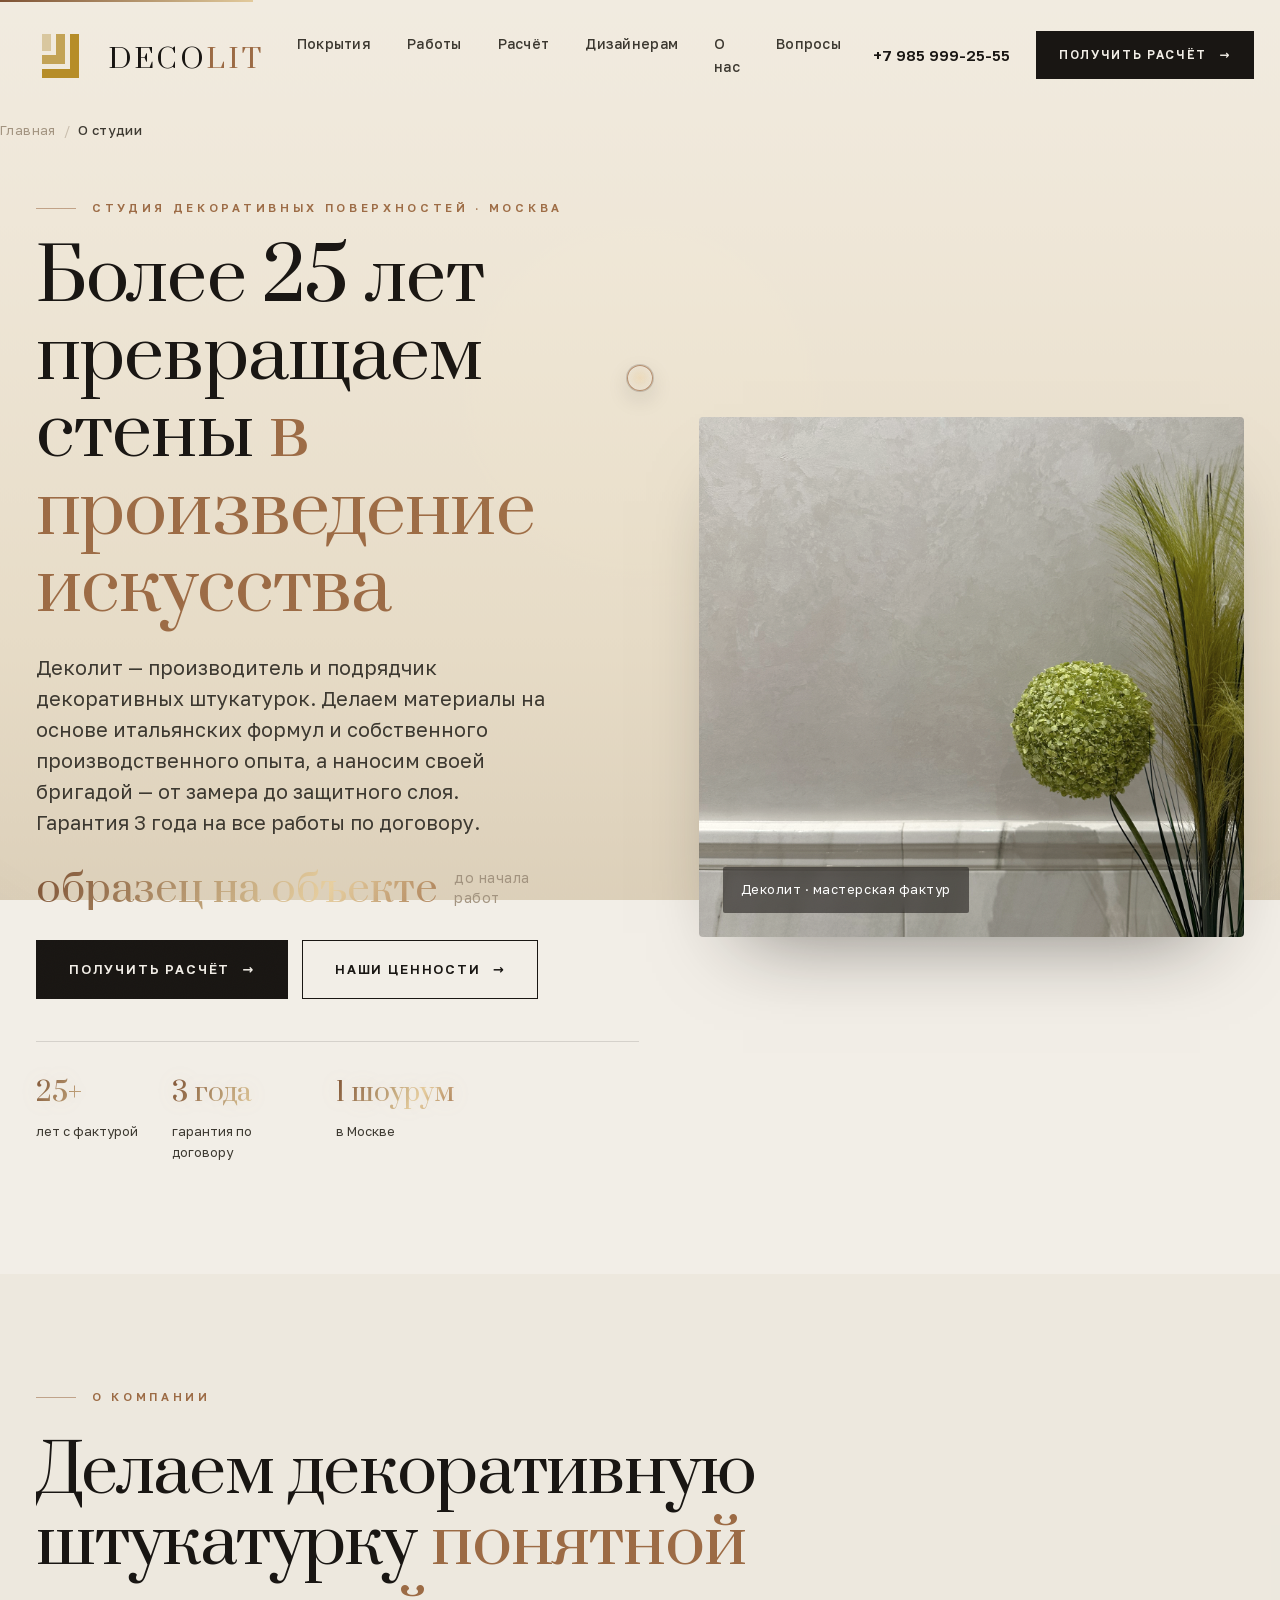
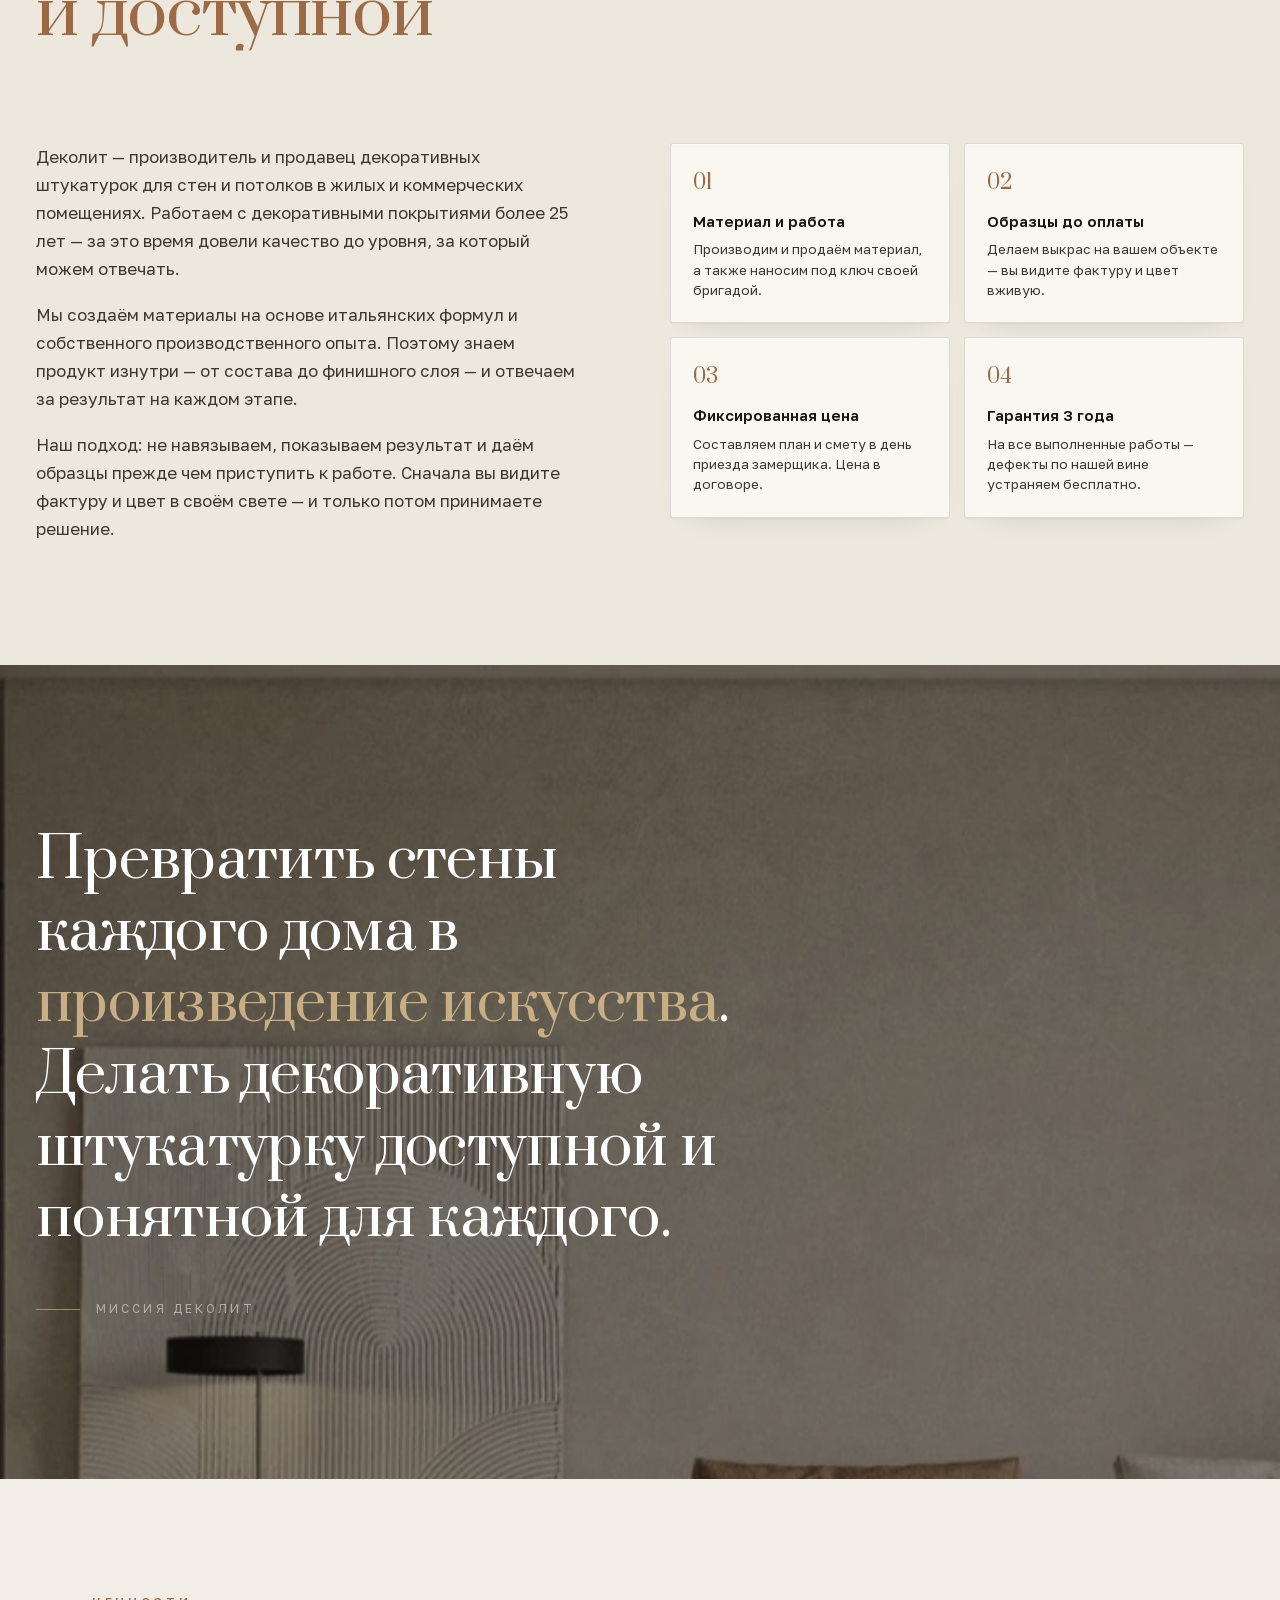
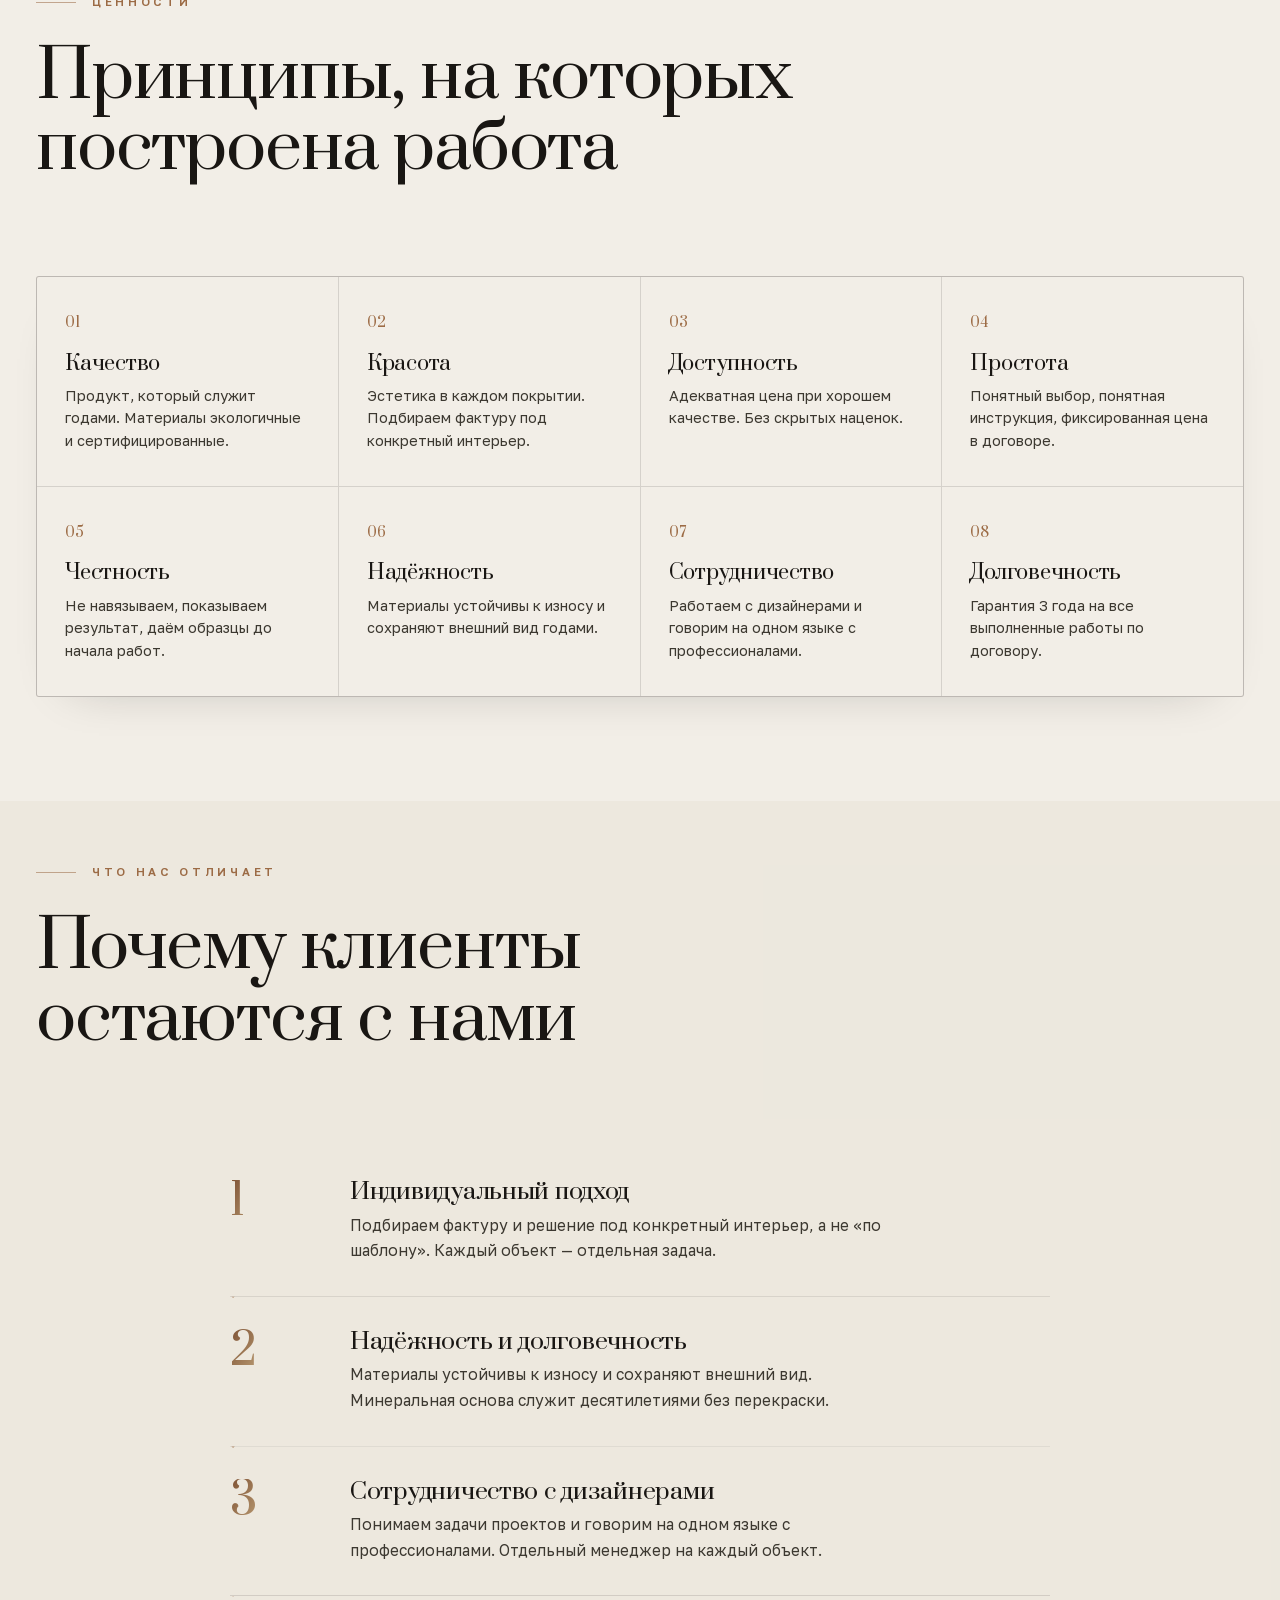
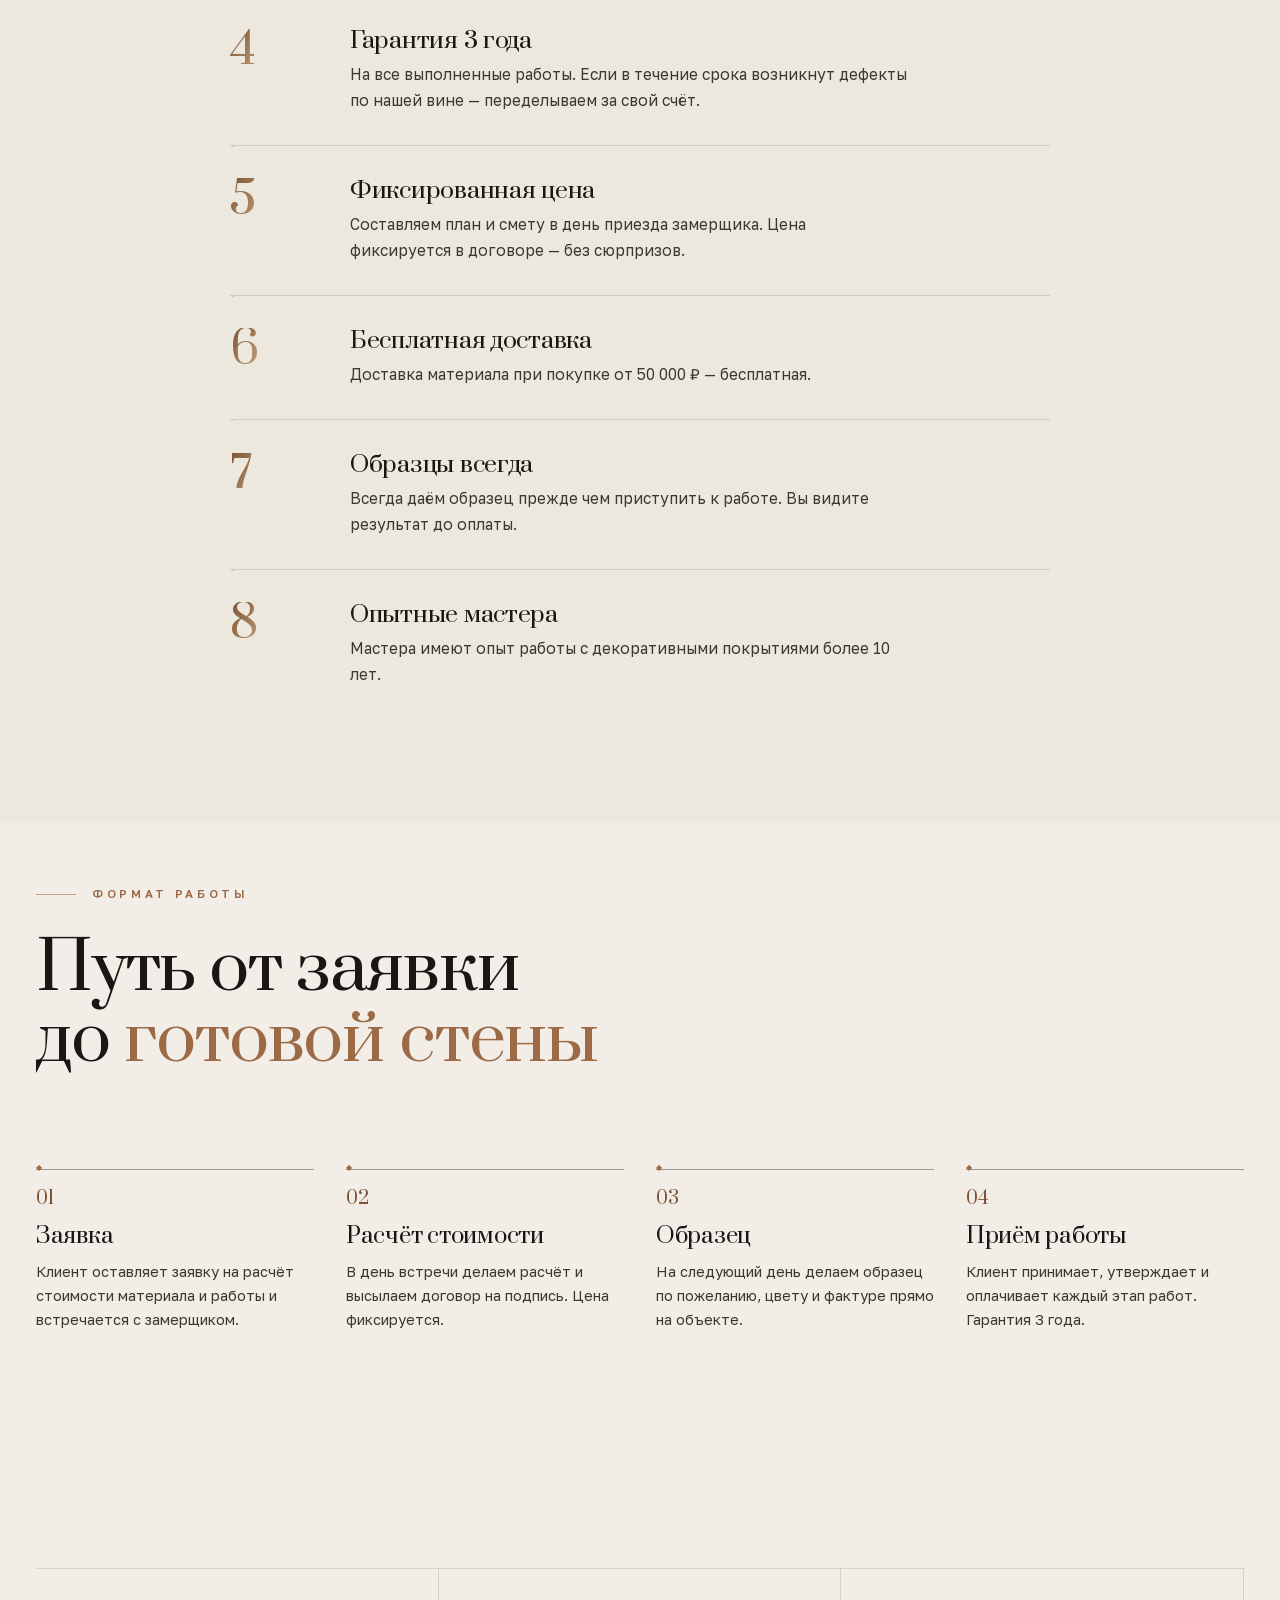
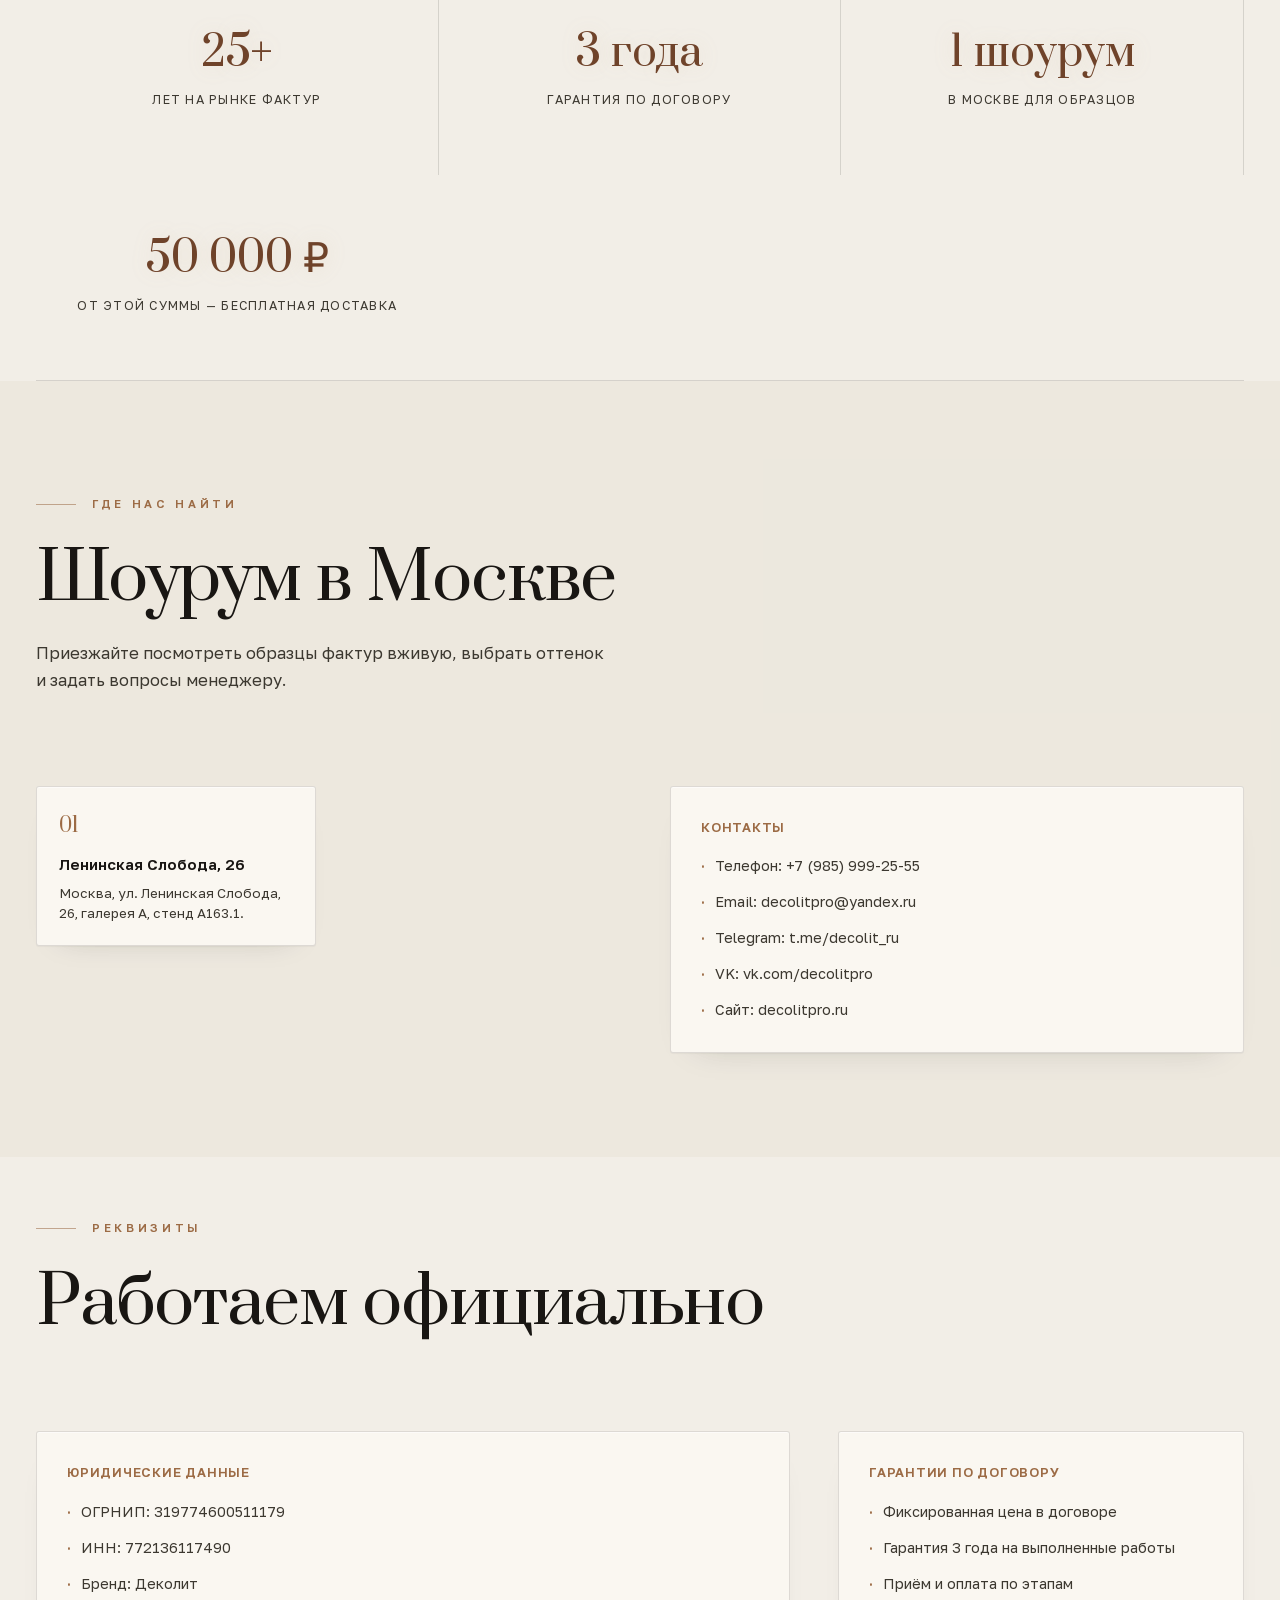
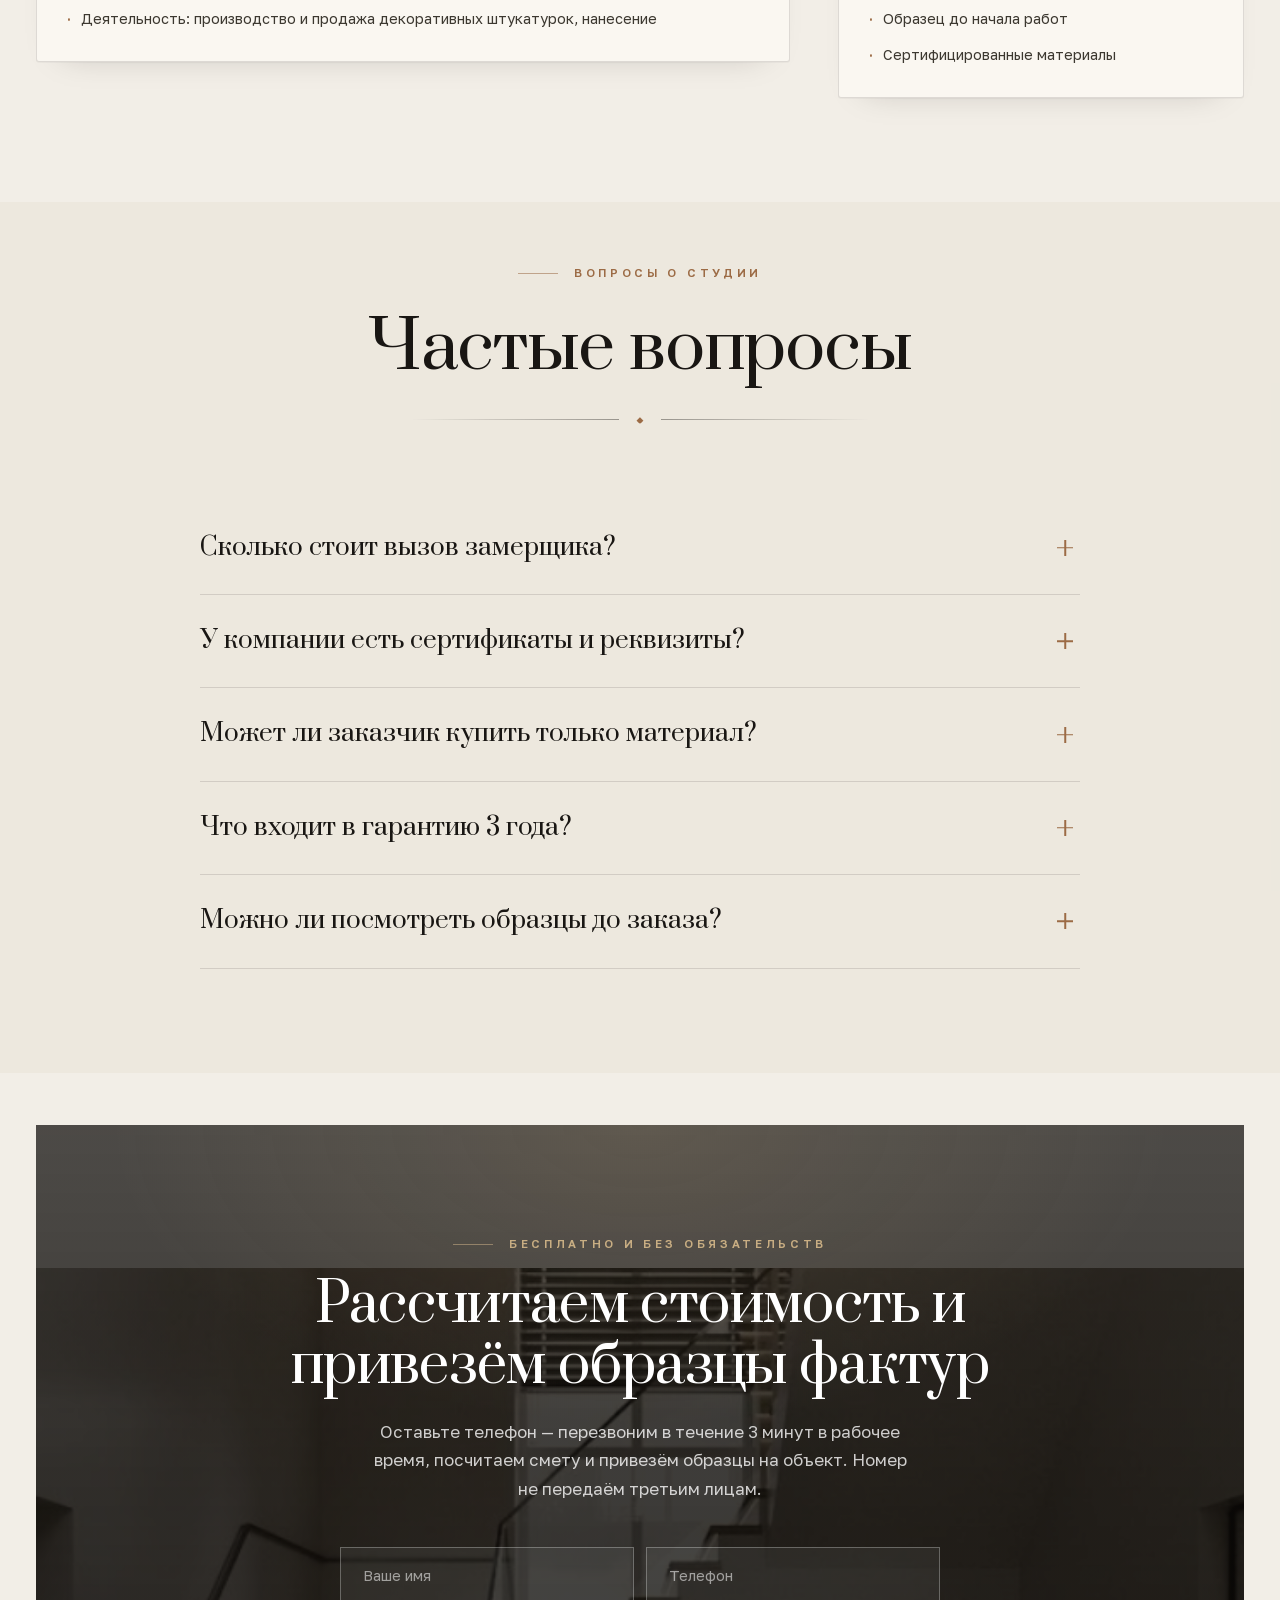
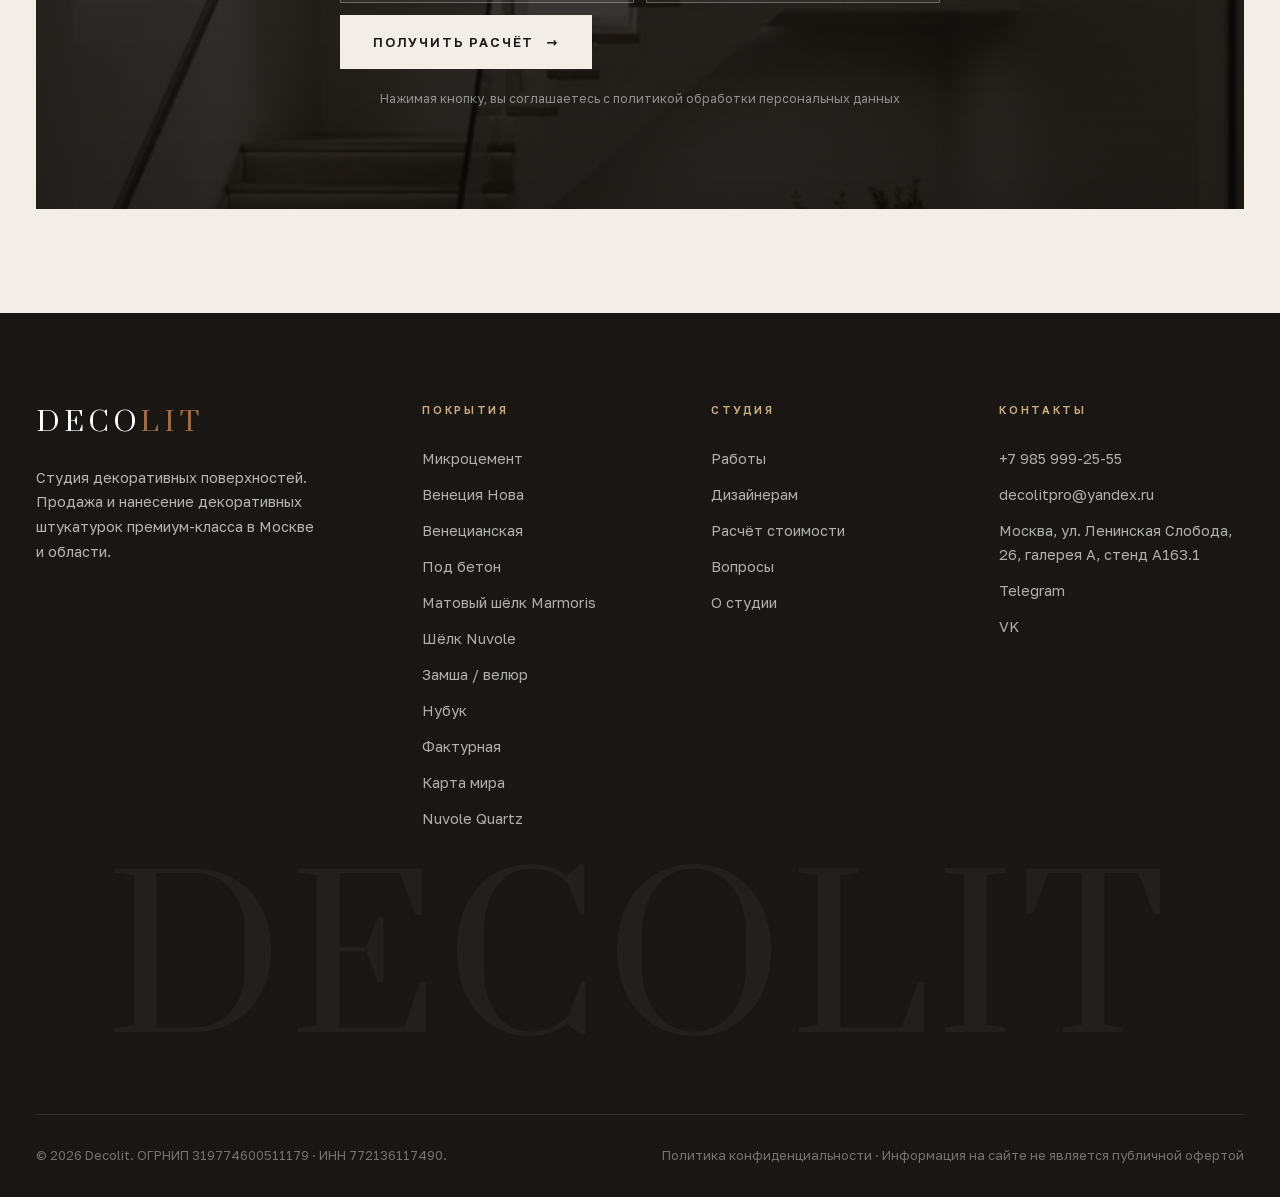
==== site/o-studii.html @ a651fe10 "Bust CSS cache for logo update" ====
<!DOCTYPE html>
<html lang="ru">
<head>
<meta charset="UTF-8">
<meta name="viewport" content="width=device-width, initial-scale=1.0">
<title>О студии Деколит — 25 лет с декоративными штукатурками в Москве · гарантия 3 года</title>
<meta name="description" content="Деколит — производитель и подрядчик декоративных штукатурок в Москве. Более 25 лет с фактурами, своя бригада, образцы на объекте, гарантия 3 года, фиксированная цена в договоре.">
<link rel="canonical" href="https://decolitpro.ru/o-studii.html">
<meta name="robots" content="index,follow">
<meta property="og:type" content="website">
<meta property="og:locale" content="ru_RU">
<meta property="og:site_name" content="Деколит">
<meta property="og:title" content="О студии Деколит — 25 лет с декоративными штукатурками в Москве · гарантия 3 года">
<meta property="og:description" content="Деколит — производитель и подрядчик декоративных штукатурок в Москве. Более 25 лет с фактурами, своя бригада, образцы на объекте, гарантия 3 года, фиксированная цена в договоре.">
<meta property="og:url" content="https://decolitpro.ru/o-studii.html">
<meta property="og:image" content="https://decolitpro.ru/assets/img/og-image.png">
<meta property="og:image:width" content="1717">
<meta property="og:image:height" content="916">
<meta name="twitter:card" content="summary_large_image">
<meta name="twitter:title" content="О студии Деколит — 25 лет с декоративными штукатурками в Москве · гарантия 3 года">
<meta name="twitter:description" content="Деколит — производитель и подрядчик декоративных штукатурок в Москве. Более 25 лет с фактурами, своя бригада, образцы на объекте, гарантия 3 года, фиксированная цена в договоре.">
<meta name="twitter:image" content="https://decolitpro.ru/assets/img/og-image.png">
<!-- О компании. Реквизиты и контакты подтверждены по decolitpro.ru. -->
<link rel="preload" href="assets/fonts/prata-cyr.woff2" as="font" type="font/woff2" crossorigin>
<link rel="preload" href="assets/fonts/golos-cyr.woff2" as="font" type="font/woff2" crossorigin>
<link rel="stylesheet" href="css/fonts.css">
<link rel="stylesheet" href="css/style.css?v=logo-mark-v2">
<link rel="stylesheet" href="css/service.css?v=a07075c-fresh">
<link rel="stylesheet" href="css/effects.css">
</head>
<body>

<!-- HEADER -->
<header id="hdr" class="scrolled">
  <div class="wrap nav">
    <a href="index.html" class="logo">DECO<b>LIT</b></a>
    <nav class="nav-links">
      <a href="index.html#materials">Покрытия</a>
      <a href="index.html#works">Работы</a>
      <a href="index.html#calc">Расчёт</a>
      <a href="index.html#designers">Дизайнерам</a>
      <a href="o-studii.html">О нас</a>
      <a href="#studio-faq">Вопросы</a>
    </nav>
    <div class="nav-right">
      <span class="phone">+7 985 999-25-55</span>
      <a href="#contact" class="btn">Получить расчёт</a>
      <button class="burger" id="burger" aria-label="Меню"><span></span><span></span><span></span></button>
    </div>
  </div>
</header>

<div class="mobile-nav" id="mnav">
  <button class="x" id="mx" aria-label="Закрыть">×</button>
  <a href="index.html#materials">Покрытия</a>
  <a href="index.html#works">Работы</a>
  <a href="index.html#calc">Расчёт</a>
  <a href="index.html#designers">Дизайнерам</a>
  <a href="o-studii.html">О нас</a>
  <a href="#studio-faq">Вопросы</a>
  <a href="#contact" class="btn">Получить расчёт</a>
</div>

<!-- BREADCRUMBS -->
<div class="wrap crumbs">
  <a href="index.html">Главная</a><span>/</span><b>О студии</b>
</div>

<!-- HERO -->
<section class="svc-hero">
  <div class="wrap">
    <div class="grid">
      <div>
        <span class="eyebrow">Студия декоративных поверхностей · Москва</span>
        <h1>Более 25 лет превращаем стены <em>в произведение искусства</em></h1>
        <p class="sub">Деколит — производитель и подрядчик декоративных штукатурок. Делаем материалы на основе итальянских формул и собственного производственного опыта, а наносим своей бригадой — от замера до защитного слоя. Гарантия 3 года на все работы по договору.</p>
        <div class="svc-price"><span class="v">образец на объекте</span><span class="u">до начала<br>работ</span></div>
        <div class="cta">
          <a href="#contact" class="btn">Получить расчёт</a>
          <a href="#values" class="btn btn-ghost">Наши ценности</a>
        </div>
        <div class="facts">
          <div><div class="n" data-count="25" data-suffix="+">25+</div><div class="l">лет с фактурой</div></div>
          <div><div class="n" data-count="3" data-suffix=" года">3 года</div><div class="l">гарантия по договору</div></div>
          <div><div class="n" data-count="1" data-suffix=" шоурум">1 шоурум</div><div class="l">в Москве</div></div>
        </div>
      </div>
      <div class="visual">
        <div class="surface photo grain" style="background-image:url('assets/img/photo/about-studio.jpg');background-position:center"></div>
        <div class="badge">Деколит · мастерская фактур</div>
      </div>
    </div>
  </div>
</section>

<!-- О КОМПАНИИ / МИССИЯ -->
<section class="section section-alt">
  <div class="wrap">
    <div class="section-head reveal">
      <span class="eyebrow">О компании</span>
      <h2>Делаем декоративную штукатурку <em>понятной и доступной</em></h2>
    </div>
    <div class="about-grid">
      <div class="lead-txt reveal">
        <p>Деколит — производитель и продавец декоративных штукатурок для стен и потолков в жилых и коммерческих помещениях. Работаем с декоративными покрытиями более 25 лет — за это время довели качество до уровня, за который можем отвечать.</p>
        <p>Мы создаём материалы на основе итальянских формул и собственного производственного опыта. Поэтому знаем продукт изнутри — от состава до финишного слоя — и отвечаем за результат на каждом этапе.</p>
        <p>Наш подход: не навязываем, показываем результат и даём образцы прежде чем приступить к работе. Сначала вы видите фактуру и цвет в своём свете — и только потом принимаете решение.</p>
      </div>
      <div class="apply reveal" data-d="1">
        <div class="a-item"><div class="ic">01</div><h4>Материал и работа</h4><p>Производим и продаём материал, а также наносим под ключ своей бригадой.</p></div>
        <div class="a-item"><div class="ic">02</div><h4>Образцы до оплаты</h4><p>Делаем выкрас на вашем объекте — вы видите фактуру и цвет вживую.</p></div>
        <div class="a-item"><div class="ic">03</div><h4>Фиксированная цена</h4><p>Составляем план и смету в день приезда замерщика. Цена в договоре.</p></div>
        <div class="a-item"><div class="ic">04</div><h4>Гарантия 3 года</h4><p>На все выполненные работы — дефекты по нашей вине устраняем бесплатно.</p></div>
      </div>
    </div>
  </div>
</section>

<!-- МИССИЯ / МАНИФЕСТ -->
<section class="statement">
  <div class="statement-bg tex tex-suede grain"></div>
  <div class="wrap">
    <p class="reveal">Превратить стены каждого дома в <em>произведение искусства</em>. Делать декоративную штукатурку доступной и понятной для каждого.</p>
    <div class="sig reveal" data-d="1">Миссия Деколит</div>
  </div>
</section>

<!-- ЦЕННОСТИ -->
<section class="section" id="values">
  <div class="wrap">
    <div class="section-head reveal">
      <span class="eyebrow">Ценности</span>
      <h2>Принципы, на которых построена работа</h2>
    </div>
    <div class="adv reveal">
      <div class="item"><div class="num">01</div><h3>Качество</h3><p>Продукт, который служит годами. Материалы экологичные и сертифицированные.</p></div>
      <div class="item"><div class="num">02</div><h3>Красота</h3><p>Эстетика в каждом покрытии. Подбираем фактуру под конкретный интерьер.</p></div>
      <div class="item"><div class="num">03</div><h3>Доступность</h3><p>Адекватная цена при хорошем качестве. Без скрытых наценок.</p></div>
      <div class="item"><div class="num">04</div><h3>Простота</h3><p>Понятный выбор, понятная инструкция, фиксированная цена в договоре.</p></div>
      <div class="item"><div class="num">05</div><h3>Честность</h3><p>Не навязываем, показываем результат, даём образцы до начала работ.</p></div>
      <div class="item"><div class="num">06</div><h3>Надёжность</h3><p>Материалы устойчивы к износу и сохраняют внешний вид годами.</p></div>
      <div class="item"><div class="num">07</div><h3>Сотрудничество</h3><p>Работаем с дизайнерами и говорим на одном языке с профессионалами.</p></div>
      <div class="item"><div class="num">08</div><h3>Долговечность</h3><p>Гарантия 3 года на все выполненные работы по договору.</p></div>
    </div>
  </div>
</section>

<!-- ЧТО ОТЛИЧАЕТ -->
<section class="section section-alt">
  <div class="wrap">
    <div class="section-head reveal">
      <span class="eyebrow">Что нас отличает</span>
      <h2>Почему клиенты остаются с нами</h2>
    </div>
    <div class="flow">
      <div class="row reveal"><div class="step-no">1</div><div><h3>Индивидуальный подход</h3><p>Подбираем фактуру и решение под конкретный интерьер, а не «по шаблону». Каждый объект — отдельная задача.</p></div></div>
      <div class="row reveal"><div class="step-no">2</div><div><h3>Надёжность и долговечность</h3><p>Материалы устойчивы к износу и сохраняют внешний вид. Минеральная основа служит десятилетиями без перекраски.</p></div></div>
      <div class="row reveal"><div class="step-no">3</div><div><h3>Сотрудничество с дизайнерами</h3><p>Понимаем задачи проектов и говорим на одном языке с профессионалами. Отдельный менеджер на каждый объект.</p></div></div>
      <div class="row reveal"><div class="step-no">4</div><div><h3>Гарантия 3 года</h3><p>На все выполненные работы. Если в течение срока возникнут дефекты по нашей вине — переделываем за свой счёт.</p></div></div>
      <div class="row reveal"><div class="step-no">5</div><div><h3>Фиксированная цена</h3><p>Составляем план и смету в день приезда замерщика. Цена фиксируется в договоре — без сюрпризов.</p></div></div>
      <div class="row reveal"><div class="step-no">6</div><div><h3>Бесплатная доставка</h3><p>Доставка материала при покупке от 50 000 ₽ — бесплатная.</p></div></div>
      <div class="row reveal"><div class="step-no">7</div><div><h3>Образцы всегда</h3><p>Всегда даём образец прежде чем приступить к работе. Вы видите результат до оплаты.</p></div></div>
      <div class="row reveal"><div class="step-no">8</div><div><h3>Опытные мастера</h3><p>Мастера имеют опыт работы с декоративными покрытиями более 10 лет.</p></div></div>
    </div>
  </div>
</section>

<!-- КАК МЫ РАБОТАЕМ -->
<section class="section">
  <div class="wrap">
    <div class="section-head reveal">
      <span class="eyebrow">Формат работы</span>
      <h2>Путь от заявки до <em>готовой стены</em></h2>
    </div>
    <div class="steps">
      <div class="step reveal"><div class="no">01</div><h3>Заявка</h3><p>Клиент оставляет заявку на расчёт стоимости материала и работы и встречается с замерщиком.</p></div>
      <div class="step reveal" data-d="1"><div class="no">02</div><h3>Расчёт стоимости</h3><p>В день встречи делаем расчёт и высылаем договор на подпись. Цена фиксируется.</p></div>
      <div class="step reveal" data-d="2"><div class="no">03</div><h3>Образец</h3><p>На следующий день делаем образец по пожеланию, цвету и фактуре прямо на объекте.</p></div>
      <div class="step reveal" data-d="3"><div class="no">04</div><h3>Приём работы</h3><p>Клиент принимает, утверждает и оплачивает каждый этап работ. Гарантия 3 года.</p></div>
    </div>
  </div>
</section>

<!-- ДОВЕРИЕ / ЦИФРЫ -->
<section class="trust-section">
  <div class="wrap">
    <div class="trust reveal">
      <div><div class="n" data-count="25" data-suffix="+">25+</div><div class="l">лет на рынке фактур</div></div>
      <div><div class="n" data-count="3" data-suffix=" года">3 года</div><div class="l">гарантия по договору</div></div>
      <div><div class="n" data-count="1" data-suffix=" шоурум">1 шоурум</div><div class="l">в Москве для образцов</div></div>
      <div><div class="n" data-count="50000" data-suffix=" ₽">50 000 ₽</div><div class="l">от этой суммы — бесплатная доставка</div></div>
    </div>
  </div>
</section>

<!-- ШОУРУМ / КОНТАКТЫ -->
<section class="section section-alt">
  <div class="wrap">
    <div class="section-head reveal">
      <span class="eyebrow">Где нас найти</span>
      <h2>Шоурум в Москве</h2>
      <p class="muted lead">Приезжайте посмотреть образцы фактур вживую, выбрать оттенок и задать вопросы менеджеру.</p>
    </div>
    <div class="about-grid">
      <div class="apply reveal">
        <div class="a-item"><div class="ic">01</div><h4>Ленинская Слобода, 26</h4><p>Москва, ул. Ленинская Слобода, 26, галерея А, стенд А163.1.</p></div>
      </div>
      <div class="price-note reveal" data-d="1">
        <h4>Контакты</h4>
        <ul>
          <li>Телефон: +7 (985) 999-25-55</li>
          <li>Email: decolitpro@yandex.ru</li>
          <li>Telegram: t.me/decolit_ru</li>
          <li>VK: vk.com/decolitpro</li>
          <li>Сайт: decolitpro.ru</li>
        </ul>
      </div>
    </div>
  </div>
</section>

<!-- РЕКВИЗИТЫ -->
<section class="section">
  <div class="wrap">
    <div class="section-head reveal">
      <span class="eyebrow">Реквизиты</span>
      <h2>Работаем официально</h2>
    </div>
    <div class="price-wrap">
      <div class="price-note reveal">
        <h4>Юридические данные</h4>
        <ul>
          <li>ОГРНИП: 319774600511179</li>
          <li>ИНН: 772136117490</li>
          <li>Бренд: Деколит</li>
          <li>Деятельность: производство и продажа декоративных штукатурок, нанесение</li>
        </ul>
      </div>
      <div class="price-note reveal" data-d="1">
        <h4>Гарантии по договору</h4>
        <ul>
          <li>Фиксированная цена в договоре</li>
          <li>Гарантия 3 года на выполненные работы</li>
          <li>Приём и оплата по этапам</li>
          <li>Образец до начала работ</li>
          <li>Сертифицированные материалы</li>
        </ul>
      </div>
    </div>
  </div>
</section>

<!-- FAQ -->
<section class="section section-alt" id="studio-faq">
  <div class="wrap">
    <div class="section-head section-head-center reveal">
      <span class="eyebrow eyebrow-center">Вопросы о студии</span>
      <h2>Частые вопросы</h2>
      <div class="seam"><span>◆</span></div>
    </div>
    <div class="faq">
      <div class="q reveal"><button>Сколько стоит вызов замерщика?<span class="ic"></span></button><div class="a"><p>Зависит от нахождения объекта. Точную стоимость замерщик назовёт при согласовании выезда.</p></div></div>
      <div class="q reveal"><button>У компании есть сертификаты и реквизиты?<span class="ic"></span></button><div class="a"><p>Да. Работаем официально: ОГРНИП 319774600511179, ИНН 772136117490. Материалы сертифицированы.</p></div></div>
      <div class="q reveal"><button>Может ли заказчик купить только материал?<span class="ic"></span></button><div class="a"><p>Да, об этом нужно сообщить менеджеру до составления договора. Можно купить материал с доставкой, а можно заказать полный цикл под ключ.</p></div></div>
      <div class="q reveal"><button>Что входит в гарантию 3 года?<span class="ic"></span></button><div class="a"><p>Гарантия покрывает дефекты, возникшие по нашей вине — отслоение, трещины, изменение свойств покрытия при соблюдении условий эксплуатации. Переделываем за свой счёт.</p></div></div>
      <div class="q reveal"><button>Можно ли посмотреть образцы до заказа?<span class="ic"></span></button><div class="a"><p>Да. Можно приехать в наш шоурум в Москве, либо мы привезём образцы фактур к вам на объект в день замера.</p></div></div>
    </div>
  </div>
</section>

<!-- FINAL CTA -->
<section class="section" id="contact">
  <div class="wrap">
    <div class="final reveal">
      <div class="tex tex-microcement grain"></div>
      <span class="eyebrow eyebrow-sand eyebrow-center">Бесплатно и без обязательств</span>
      <h2>Рассчитаем стоимость и привезём образцы фактур</h2>
      <p>Оставьте телефон — перезвоним в течение 3 минут в рабочее время, посчитаем смету и привезём образцы на объект. Номер не передаём третьим лицам.</p>
      <form class="form" novalidate data-lead-form>
        <input type="text" name="name" placeholder="Ваше имя" aria-label="Имя" autocomplete="name" required>
        <input type="tel" name="phone" placeholder="Телефон" aria-label="Телефон" autocomplete="tel" required>
        <button class="btn btn-light" type="submit">Получить расчёт</button>
      </form>
      <div class="form-note">Нажимая кнопку, вы соглашаетесь с <a href="politika.html">политикой обработки персональных данных</a></div>
    </div>
  </div>
</section>

<!-- FOOTER -->
<footer>
  <div class="wrap">
    <div class="foot">
      <div>
        <div class="logo">DECO<b>LIT</b></div>
        <p>Студия декоративных поверхностей. Продажа и нанесение декоративных штукатурок премиум-класса в Москве и области.</p>
      </div>
      <div>
        <h4>Покрытия</h4>
        <a href="pokrytiya/mikrocement.html">Микроцемент</a>
        <a href="pokrytiya/venezia-nova.html">Венеция Нова</a>
        <a href="pokrytiya/venecianka.html">Венецианская</a>
        <a href="pokrytiya/beton.html">Под бетон</a>
        <a href="pokrytiya/marmoris.html">Матовый шёлк Marmoris</a>
        <a href="pokrytiya/shelk.html">Шёлк Nuvole</a>
        <a href="pokrytiya/zamsha.html">Замша / велюр</a>
        <a href="pokrytiya/nubuk.html">Нубук</a>
        <a href="pokrytiya/fakturnaya.html">Фактурная</a>
        <a href="pokrytiya/karta-mira.html">Карта мира</a>
        <a href="pokrytiya/nuvole-quartz.html">Nuvole Quartz</a>
      </div>
      <div>
        <h4>Студия</h4>
        <a href="index.html#works">Работы</a>
        <a href="index.html#designers">Дизайнерам</a>
        <a href="index.html#calc">Расчёт стоимости</a>
        <a href="index.html#faq">Вопросы</a>
        <a href="o-studii.html">О студии</a>
      </div>
      <div>
        <h4>Контакты</h4>
        <a href="tel:+79859992555">+7 985 999-25-55</a>
        <a href="mailto:decolitpro@yandex.ru">decolitpro@yandex.ru</a>
        <a href="https://yandex.ru/maps/?text=Москва%2C+ул.+Ленинская+Слобода%2C+26" target="_blank" rel="noopener">Москва, ул. Ленинская Слобода, 26, галерея А, стенд А163.1</a>
        <a href="https://t.me/decolit_ru" target="_blank" rel="noopener">Telegram</a>
        <a href="https://vk.com/decolitpro" target="_blank" rel="noopener">VK</a>
      </div>
    </div>
    <div class="foot-mark" aria-hidden="true">DECOLIT</div>
    <div class="foot-bottom">
      <span>© 2026 Decolit. ОГРНИП 319774600511179 · ИНН 772136117490.</span>
      <span><a href="politika.html">Политика конфиденциальности</a> · Информация на сайте не является публичной офертой</span>
    </div>
  </div>
</footer>

<script src="js/main.js?v=a07075c-fresh"></script>
<script src="js/effects.js?v=a07075c-fresh"></script>
<script type="application/ld+json">
{
  "@context": "https://schema.org",
  "@graph": [
    {
      "@type": "ProfessionalService",
      "@id": "https://decolitpro.ru/#organization",
      "name": "Деколит",
      "url": "https://decolitpro.ru/",
      "image": "https://decolitpro.ru/assets/img/og-image.png",
      "telephone": "+79859992555",
      "email": "decolitpro@yandex.ru",
      "address": {
        "@type": "PostalAddress",
        "streetAddress": "ул. Ленинская Слобода, 26, галерея А, стенд А163.1",
        "addressLocality": "Москва",
        "addressCountry": "RU"
      },
      "areaServed": [
        "Москва",
        "Московская область"
      ],
      "priceRange": "₽₽₽",
      "sameAs": [
        "https://t.me/decolit_ru",
        "https://vk.com/decolitpro"
      ]
    },
    {
      "@type": "AboutPage",
      "@id": "https://decolitpro.ru/o-studii.html#about",
      "url": "https://decolitpro.ru/o-studii.html",
      "name": "О студии Деколит — 25 лет с декоративными штукатурками в Москве · гарантия 3 года",
      "description": "Деколит — производитель и подрядчик декоративных штукатурок в Москве. Более 25 лет с фактурами, своя бригада, образцы на объекте, гарантия 3 года, фиксированная цена в договоре.",
      "isPartOf": {
        "@id": "https://decolitpro.ru/#website"
      },
      "about": {
        "@id": "https://decolitpro.ru/#organization"
      }
    },
    {
      "@type": "BreadcrumbList",
      "@id": "https://decolitpro.ru/o-studii.html#breadcrumb",
      "itemListElement": [
        {
          "@type": "ListItem",
          "position": 1,
          "name": "Главная",
          "item": "https://decolitpro.ru/"
        },
        {
          "@type": "ListItem",
          "position": 2,
          "name": "О студии",
          "item": "https://decolitpro.ru/o-studii.html"
        }
      ]
    }
  ]
}
</script>
</body>
</html>
---- site/css/fonts.css ----
/* ==========================================================================
   Деколит — самохостинг шрифтов (кириллица + латиница).
   Prata — дисплейная антиква (заголовки), Golos Text — текст/интерфейс.
   Файлы: ../assets/fonts/*.woff2 (вариативный Golos 400–600 + Prata 400).
   ========================================================================== */

/* ---- Golos Text (variable 400–600) ---- */
@font-face {
  font-family: 'Golos Text';
  font-style: normal;
  font-weight: 400 600;
  font-display: swap;
  src: url(../assets/fonts/golos-cyr-ext.woff2) format('woff2');
  unicode-range: U+0460-052F, U+1C80-1C8A, U+20B4, U+2DE0-2DFF, U+A640-A69F, U+FE2E-FE2F;
}
@font-face {
  font-family: 'Golos Text';
  font-style: normal;
  font-weight: 400 600;
  font-display: swap;
  src: url(../assets/fonts/golos-cyr.woff2) format('woff2');
  unicode-range: U+0301, U+0400-045F, U+0490-0491, U+04B0-04B1, U+2116;
}
@font-face {
  font-family: 'Golos Text';
  font-style: normal;
  font-weight: 400 600;
  font-display: swap;
  src: url(../assets/fonts/golos-lat-ext.woff2) format('woff2');
  unicode-range: U+0100-02BA, U+02BD-02C5, U+02C7-02CC, U+02CE-02D7, U+02DD-02FF, U+0304, U+0308, U+0329, U+1D00-1DBF, U+1E00-1E9F, U+1EF2-1EFF, U+2020, U+20A0-20AB, U+20AD-20C0, U+2113, U+2C60-2C7F, U+A720-A7FF;
}
@font-face {
  font-family: 'Golos Text';
  font-style: normal;
  font-weight: 400 600;
  font-display: swap;
  src: url(../assets/fonts/golos-lat.woff2) format('woff2');
  unicode-range: U+0000-00FF, U+0131, U+0152-0153, U+02BB-02BC, U+02C6, U+02DA, U+02DC, U+0304, U+0308, U+0329, U+2000-206F, U+20AC, U+2122, U+2191, U+2193, U+2212, U+2215, U+FEFF, U+FFFD;
}

/* ---- Prata (display serif, 400) ---- */
@font-face {
  font-family: 'Prata';
  font-style: normal;
  font-weight: 400;
  font-display: swap;
  src: url(../assets/fonts/prata-cyr-ext.woff2) format('woff2');
  unicode-range: U+0460-052F, U+1C80-1C8A, U+20B4, U+2DE0-2DFF, U+A640-A69F, U+FE2E-FE2F;
}
@font-face {
  font-family: 'Prata';
  font-style: normal;
  font-weight: 400;
  font-display: swap;
  src: url(../assets/fonts/prata-cyr.woff2) format('woff2');
  unicode-range: U+0301, U+0400-045F, U+0490-0491, U+04B0-04B1, U+2116;
}
@font-face {
  font-family: 'Prata';
  font-style: normal;
  font-weight: 400;
  font-display: swap;
  src: url(../assets/fonts/prata-lat.woff2) format('woff2');
  unicode-range: U+0000-00FF, U+0131, U+0152-0153, U+02BB-02BC, U+02C6, U+02DA, U+02DC, U+0304, U+0308, U+0329, U+2000-206F, U+20AC, U+2122, U+2191, U+2193, U+2212, U+2215, U+FEFF, U+FFFD;
}
---- site/css/style.css ----
/* ==========================================================================
   Деколит — студия декоративных поверхностей
   Арт-дирекшн «галерея фактур»: тёплый известковый минимализм,
   Prata (дисплейная антиква, кириллица) + Golos Text,
   SVG-фактуры материалов (assets/img/tex/), тёмный драматичный hero.
   ШАБЛОН — контент и фактуры демонстрационные.
   ========================================================================== */

:root{
  --bg:#F2EEE7;        /* известковый офф-вайт */
  --bg-2:#EAE4D9;
  --paper:#FAF7F1;
  --ink:#191613;       /* почти-чёрный, тёплый */
  --ink-soft:#211d18;
  --graphite:#3C3830;
  --taupe:#A2937F;
  --sand:#C9AE83;
  --accent:#9C6B45;    /* бронза / терракот */
  --accent-deep:#7E5234;
  --line:rgba(25,22,19,.13);
  --line-strong:rgba(25,22,19,.4);
  --maxw:1320px;
  --serif:"Prata",Georgia,"Times New Roman",serif;
  --sans:"Golos Text",system-ui,-apple-system,sans-serif;
}

*{margin:0;padding:0;box-sizing:border-box}
html{scroll-behavior:smooth}
body{
  background:var(--bg);color:var(--ink);font-family:var(--sans);
  font-size:17px;line-height:1.65;font-weight:400;
  -webkit-font-smoothing:antialiased;overflow-x:hidden;
  text-rendering:optimizeLegibility;
  font-feature-settings:"kern" 1,"liga" 1,"calt" 1;
}
::selection{background:var(--accent);color:#fff}
a{color:inherit;text-decoration:none}
img{max-width:100%;display:block}

/* ---------- фактуры: SVG-материалы ---------- */
.grain{position:relative}
.grain::after{
  content:"";position:absolute;inset:0;pointer-events:none;
  background-image:url("../assets/img/grain.svg");
  background-size:180px 180px;
  opacity:.14;mix-blend-mode:soft-light;
}
.tex{position:relative;overflow:hidden;isolation:isolate}
.tex::before{
  content:"";position:absolute;inset:0;z-index:-1;
  background-size:cover;background-position:center;
}
.tex-microcement::before{background-image:url("../assets/img/materials/tilda-microcement.png")}
.tex-venetian::before{background-image:url("../assets/img/materials/tilda-venecianka.png")}
.tex-concrete::before{background-image:url("../assets/img/materials/tilda-concrete.png")}
.tex-silk::before{background-image:url("../assets/img/materials/tilda-silk.png");background-position:center}
.tex-suede::before{background-image:url("../assets/img/materials/tilda-ancoral.png");background-position:center 38%}
.tex-texture::before{background-image:url("../assets/img/materials/tilda-fakturnaya.png")}
.tex-hero::before{background-image:url("../assets/img/photo/hero-v2-green-leaves-bright.png");background-position:center}
/* единый тёплый колор-грейдинг для фактур-фото — убираем синеву, держим премиум-тон */
.tex::before{filter:sepia(.14) saturate(.86) brightness(.97) contrast(1.02)}
.tex-hero::before{filter:sepia(.08) saturate(.94) brightness(1.08) contrast(.97)}
.tex.dark::before{filter:sepia(.18) saturate(.8) brightness(.6) contrast(1.04)}

/* реальные фото объектов в галерее (cover, тёплый грейд) */
.surface.photo{background-size:cover;background-position:center;background-repeat:no-repeat;filter:sepia(.12) saturate(.88) brightness(.99) contrast(1.02)}
.surface.photo::before{content:none}

/* ---------- каркас ---------- */
.wrap{max-width:var(--maxw);margin:0 auto;padding:0 36px}
.eyebrow{
  font-size:11.5px;font-weight:600;letter-spacing:.32em;text-transform:uppercase;
  color:var(--accent);display:inline-flex;align-items:center;gap:16px;
}
.eyebrow::before{content:"";width:40px;height:1px;background:currentColor;opacity:.55}
.eyebrow-light,.eyebrow-sand{color:var(--sand)}
.eyebrow-center{justify-content:center}
h1,h2,h3{font-family:var(--serif);font-weight:400;line-height:1.12;letter-spacing:-.012em;text-wrap:balance}
.section{padding:152px 0;position:relative}
.section-alt{background:var(--bg-2)}
.samples-warm{
  background:
    linear-gradient(180deg,#F3EFE7 0%,#F0E9DA 32%,#E1D4BA 74%,#D6C7A9 100%) !important;
}
.section-head{max-width:760px;margin-bottom:92px;position:relative}
.section-head h2{font-size:clamp(38px,5.2vw,66px);margin:30px 0 0;line-height:1.08;letter-spacing:-.018em;text-wrap:balance}
.section-head h2 em{font-style:normal;color:var(--accent)}
.section-head .lead{margin-top:24px;max-width:580px;font-size:16.5px}
.section-head-center{text-align:center;margin:0 auto 78px}
.muted{color:var(--graphite)}

/* ---------- кнопки ---------- */
.btn{
  display:inline-flex;align-items:center;justify-content:center;gap:12px;
  font-family:var(--sans);font-size:13px;font-weight:600;cursor:pointer;
  letter-spacing:.14em;text-transform:uppercase;
  padding:18px 32px;border-radius:0;border:1px solid var(--ink);
  background:var(--ink);color:var(--bg);
  transition:background .3s,color .3s,border-color .3s;
  position:relative;white-space:nowrap;
}
.btn::after{content:"→";font-family:var(--sans);transition:transform .3s}
.btn:hover{background:var(--accent);border-color:var(--accent);color:#fff}
.btn:hover::after{transform:translateX(5px)}
.btn-ghost{background:transparent;color:var(--ink)}
.btn-ghost:hover{background:var(--ink);color:var(--bg);border-color:var(--ink)}
.btn-light{background:var(--bg);color:var(--ink);border-color:var(--bg)}
.btn-light:hover{background:var(--sand);border-color:var(--sand);color:var(--ink)}
.btn-outline-light{background:transparent;color:#fff;border-color:rgba(255,255,255,.45)}
.btn-outline-light:hover{background:#fff;color:var(--ink);border-color:#fff}

/* ---------- шапка ---------- */
header{
  position:fixed;top:0;left:0;right:0;z-index:100;padding:28px 0;
  transition:background .4s ease,box-shadow .4s ease,padding .4s ease;
}
header.scrolled{background:rgba(242,238,231,.88);backdrop-filter:blur(16px);-webkit-backdrop-filter:blur(16px);padding:14px 0;box-shadow:0 1px 0 var(--line)}
.nav{display:flex;align-items:center;justify-content:space-between;gap:32px}
header .logo{display:inline-block;letter-spacing:.12em;white-space:nowrap}
.logo{font-family:var(--serif);font-size:27px;letter-spacing:.18em;font-weight:400}
header .logo::before{
  content:"";display:inline-block;width:52px;height:52px;margin-right:20px;vertical-align:-.44em;
  background:url("data:image/svg+xml,%3Csvg width='52' height='52' viewBox='0 0 52 52' xmlns='http://www.w3.org/2000/svg'%3E%3Crect x='6' y='6' width='9' height='17' fill='%23D9C79F'/%3E%3Crect x='20' y='6' width='9' height='30' fill='%23C3A356'/%3E%3Crect x='6' y='27' width='23' height='9' fill='%23C3A356'/%3E%3Crect x='34' y='6' width='9' height='40' fill='%23B68D28'/%3E%3Crect x='6' y='41' width='37' height='9' fill='%23B68D28'/%3E%3C/svg%3E") center/contain no-repeat;
}
.logo b{color:var(--accent);font-weight:400}
.hero-page header:not(.scrolled){color:#fff}
.hero-page header:not(.scrolled) .logo b{color:var(--sand)}
.hero-page header:not(.scrolled) .logo{color:#fff;text-shadow:none}
.hero-page header:not(.scrolled) .logo::before{background-color:transparent}
.hero-page header:not(.scrolled) .nav-links a{color:rgba(255,255,255,.85)}
.hero-page header:not(.scrolled) .nav-links a:hover{color:#fff}
.hero-page header:not(.scrolled) .phone{color:#fff}
.hero-page header:not(.scrolled) .btn{background:transparent;color:#fff;border-color:rgba(255,255,255,.5)}
.hero-page header:not(.scrolled) .btn:hover{background:#fff;color:var(--ink);border-color:#fff}
.hero-page header:not(.scrolled) .burger span{background:#fff}
.nav-links{display:flex;gap:36px;font-size:14px;font-weight:500;letter-spacing:.02em}
.nav-links a{position:relative;padding:4px 0;color:var(--graphite);transition:color .25s}
.nav-links a::after{content:"";position:absolute;left:0;bottom:0;width:0;height:1px;background:currentColor;transition:width .3s}
.nav-links a:hover{color:var(--ink)}
.nav-links a:hover::after{width:100%}
.nav-right{display:flex;align-items:center;gap:26px}
.nav-right .btn{padding:13px 22px;font-size:12px}
.phone{font-weight:600;font-size:15px;white-space:nowrap;font-variant-numeric:tabular-nums}
.burger{display:none;flex-direction:column;gap:5px;cursor:pointer;background:none;border:0;padding:6px}
.burger span{width:24px;height:2px;background:var(--ink);transition:.3s}

.mobile-nav{display:none;position:fixed;inset:0;z-index:99;background:var(--ink);color:var(--bg);flex-direction:column;justify-content:center;gap:10px;padding:44px;align-items:flex-start}
.mobile-nav a{font-family:var(--serif);font-size:34px;color:var(--bg);line-height:1.3}
.mobile-nav a.btn{font-family:var(--sans);font-size:13px;background:var(--sand);border-color:var(--sand);color:var(--ink);margin-top:28px}
.mobile-nav .x{position:absolute;top:28px;right:28px;font-size:32px;background:none;border:0;cursor:pointer;color:var(--bg)}

/* ---------- hero ---------- */
.hero{min-height:100svh;display:flex;align-items:flex-end;position:relative;padding-top:132px;padding-bottom:84px;color:#fff;overflow:hidden}
.hero-bg{position:absolute;inset:0;z-index:-2}
.hero-bg::before{animation:kenburns 22s ease-in-out infinite alternate}
@keyframes kenburns{from{transform:scale(1)}to{transform:scale(1.09)}}
.hero-bg::after{content:"";position:absolute;inset:0;background:
  linear-gradient(90deg,rgba(8,6,4,.12) 0%,rgba(8,6,4,.08) 34%,rgba(8,6,4,.05) 68%,rgba(8,6,4,.13) 100%),
  linear-gradient(180deg,rgba(10,8,6,.03) 0%,transparent 32%,rgba(8,6,4,.18) 100%)}
.hero-inner{width:100%;max-width:var(--maxw);margin:0 auto;padding:0 36px;position:relative}
.hero .eyebrow{margin-top:20px}
.hero h1{font-size:clamp(44px,8vw,108px);line-height:1.04;text-shadow:0 4px 60px rgba(0,0,0,.45);margin-top:24px;max-width:14ch}
.hero h1 em{font-style:normal;color:var(--sand);position:relative;white-space:nowrap}
.hero h1 em::after{content:"";position:absolute;left:2%;right:2%;bottom:.06em;height:1px;background:var(--sand);opacity:.65}
.hero-sub{max-width:540px;margin:32px 0 44px;font-size:clamp(16px,1.8vw,19px);color:rgba(255,255,255,.85);line-height:1.6;font-weight:400}
.hero .eyebrow-light{color:var(--sand);font-weight:600;text-shadow:none}
.hero .eyebrow::before{opacity:.55}
.hero .btn-light{background:var(--bg);color:var(--ink);border-color:var(--bg)}
.hero .btn-light:hover{background:var(--sand);border-color:var(--sand);color:var(--ink)}
.hero .btn-outline-light{background:transparent;color:#fff;border-color:rgba(255,255,255,.45)}
.hero .btn-outline-light:hover{background:#fff;color:var(--ink);border-color:#fff}
.hero-cta{display:flex;gap:16px;flex-wrap:wrap;align-items:center}
.hero-meta{display:flex;gap:0;margin-top:64px;flex-wrap:wrap;position:relative}
.hero-meta::before{content:"";position:absolute;left:0;right:0;top:0;height:1px;background:rgba(255,255,255,.18);transform:scaleX(0);transform-origin:left;transition:transform 1.1s cubic-bezier(.2,.6,.2,1)}
.hero-meta.counter-group-in::before{transform:scaleX(1)}
.hero-meta>div{padding:26px 56px 0 0;margin-right:56px}
.hero-meta .n{font-family:var(--serif);font-size:clamp(26px,3vw,38px);line-height:1;color:var(--sand);font-variant-numeric:tabular-nums;text-shadow:none}
.hero-meta .l{font-size:12.5px;letter-spacing:.08em;text-transform:uppercase;color:rgba(255,255,255,.6);margin-top:10px;font-weight:400}
.scrollcue{position:absolute;right:40px;bottom:36px;font-size:10px;letter-spacing:.34em;text-transform:uppercase;color:rgba(255,255,255,.55);writing-mode:vertical-rl;display:flex;align-items:center;gap:14px}
.scrollcue::after{content:"";width:1px;height:54px;background:linear-gradient(180deg,rgba(255,255,255,.6),transparent);animation:cue 2.2s ease-in-out infinite}
@keyframes cue{0%,100%{transform:scaleY(.4);transform-origin:top;opacity:.4}50%{transform:scaleY(1);opacity:1}}

/* ---------- тикер материалов ---------- */
.ticker{overflow:hidden;border-bottom:1px solid var(--line);background:var(--bg);padding:22px 0;position:relative}
.ticker-track{display:flex;align-items:baseline;gap:48px;width:max-content;animation:ticker 38s linear infinite;will-change:transform}
.ticker span{font-family:var(--serif);font-size:19px;color:var(--graphite);white-space:nowrap}
.ticker i{font-style:normal;color:var(--accent);font-size:13px}
@keyframes ticker{from{transform:translateX(0)}to{transform:translateX(-50%)}}

/* ---------- галерея работ ---------- */
.gallery{display:grid;grid-template-columns:repeat(12,1fr);gap:20px}
.work{position:relative;overflow:hidden;min-height:300px;cursor:pointer}
.work::after{content:"";position:absolute;inset:0;background:linear-gradient(180deg,transparent 42%,rgba(16,13,10,.78));z-index:1;transition:opacity .4s}
.work .surface{position:absolute;inset:0;transition:transform .9s cubic-bezier(.2,.6,.2,1)}
.work:hover .surface{transform:scale(1.05)}
.work .cap{position:absolute;left:0;bottom:0;z-index:2;padding:28px;color:#fff;width:100%;transform:translateY(6px);transition:transform .45s cubic-bezier(.2,.6,.2,1)}
.work:hover .cap{transform:translateY(0)}
.work .cap .t{font-family:var(--serif);font-size:21px;margin-bottom:8px;line-height:1.3}
.work .cap .m{font-size:12px;letter-spacing:.08em;text-transform:uppercase;color:rgba(255,255,255,.72);display:flex;gap:16px;flex-wrap:wrap}
.work.lg{grid-column:span 8;min-height:480px}
.work.md{grid-column:span 4;min-height:480px}
.work.sm{grid-column:span 4}
.work.w6{grid-column:span 6;min-height:340px}
.works-cta{margin-top:48px;display:flex;justify-content:center}
.works-cta .btn{cursor:pointer}
.sample-grid{display:grid;grid-template-columns:repeat(4,1fr);gap:20px}
.sample-grid-microcement{grid-template-columns:repeat(3,1fr)}
.sample-card{background:var(--paper);border:1px solid var(--line);overflow:hidden}
.sample-card .surface{height:360px;background-size:cover;background-position:center;transition:transform .9s cubic-bezier(.2,.6,.2,1)}
.sample-card:hover .surface{transform:scale(1.04)}
.sample-card .venecianka-sample::after{content:none}
.sample-card .venezia-nova-sample::after{content:none}
.sample-card .shelk-sample::after{content:none}
.sample-card .sample-cap{display:flex;justify-content:space-between;align-items:center;gap:14px;padding:18px 20px;border-top:1px solid var(--line)}
.sample-card .sample-title{font-family:var(--serif);font-size:20px;line-height:1.2;color:var(--ink)}
.sample-card .sample-note{font-size:10.5px;font-weight:600;letter-spacing:.1em;text-transform:uppercase;color:var(--taupe);white-space:nowrap}
.sample-grid-microcement .sample-cap{display:block}
.sample-grid-microcement .sample-note{margin-top:12px;line-height:1.45;white-space:normal}
.sample-grid-microcement .sample-price{font-size:15px;font-weight:400;letter-spacing:0;text-transform:none;color:var(--ink)}
.sample-grid-microcement .sample-price span{display:block;font-size:15px;color:var(--graphite)}
.sample-card .marmoris-sample{
  background-size:cover;
  background-position:center;
  filter:sepia(.05) saturate(.96) brightness(1.02) contrast(1.02);
}
.sample-card .marmoris-sample::before{
  content:"";
  position:absolute;
  inset:0;
  background:
    radial-gradient(80% 120% at 22% 10%,rgba(255,255,255,.22),transparent 56%),
    radial-gradient(60% 80% at 74% 82%,rgba(0,0,0,.10),transparent 62%),
    repeating-linear-gradient(102deg,rgba(255,255,255,.07) 0 1px,transparent 1px 5px);
  mix-blend-mode:soft-light;
}
.sample-card .marmoris-sample::after{
  opacity:.18;
  mix-blend-mode:multiply;
}
.marmoris-01{background-image:url("../assets/img/samples/marmoris/marmoris-01.jpg")}
.marmoris-02{background-image:url("../assets/img/samples/marmoris/marmoris-02.jpg")}
.marmoris-03{background-image:url("../assets/img/samples/marmoris/marmoris-03.jpg")}
.marmoris-04{background-image:url("../assets/img/samples/marmoris/marmoris-04.jpg")}
.marmoris-05{background-image:url("../assets/img/samples/marmoris/marmoris-05.jpg")}
.marmoris-06{background-image:url("../assets/img/samples/marmoris/marmoris-06.jpg")}
.marmoris-07{background-image:url("../assets/img/samples/marmoris/marmoris-07.jpg")}
.marmoris-08{background-image:url("../assets/img/samples/marmoris/marmoris-08.jpg")}
.marmoris-09{background-image:url("../assets/img/samples/marmoris/marmoris-09.jpg")}
.marmoris-10{background-image:url("../assets/img/samples/marmoris/marmoris-10.jpg")}
.marmoris-11{background-image:url("../assets/img/samples/marmoris/marmoris-11.jpg")}
.marmoris-12{background-image:url("../assets/img/samples/marmoris/marmoris-12.jpg")}
.marmoris-13{background-image:url("../assets/img/samples/marmoris/marmoris-13.jpg")}
.marmoris-14{background-image:url("../assets/img/samples/marmoris/marmoris-14.jpg")}
.marmoris-15{background-image:url("../assets/img/samples/marmoris/marmoris-15.jpg")}
.sample-card .marmoris-sample::before,
.sample-card .marmoris-sample::after{content:none}
.sample-card .sample-price-block{
  display:grid;
  gap:4px;
  margin-top:20px;
  font-size:17px;
  font-weight:400;
  letter-spacing:0;
  text-transform:none;
  color:var(--ink);
}
.sample-card .sample-price-block span{
  display:flex;
  align-items:baseline;
  color:var(--ink);
}
.sample-card .sample-price-block i{
  display:block;
  flex:1 1 auto;
  min-width:56px;
  margin:0 3px;
  border-bottom:2px dotted rgba(25,22,19,.72);
  transform:translateY(-.16em);
}

/* ---------- материалы (экспонаты) ---------- */
.materials{display:grid;grid-template-columns:repeat(3,1fr);gap:24px}
.mat{background:var(--paper);border:1px solid var(--line);overflow:hidden;display:flex;flex-direction:column;transition:transform .45s cubic-bezier(.2,.6,.2,1),box-shadow .45s}
.mat:hover{transform:translateY(-8px);box-shadow:0 32px 64px -32px rgba(25,22,19,.45)}
.mat .swatch{height:260px;position:relative}
.mat .swatch::after{content:"";position:absolute;inset:14px;border:1px solid rgba(255,255,255,.35);pointer-events:none;z-index:2}
.mat .swatch .surface{position:absolute;inset:0;transition:transform .9s cubic-bezier(.2,.6,.2,1)}
.mat:hover .swatch .surface{transform:scale(1.06)}
.mat .body{padding:30px 30px 34px;display:flex;flex-direction:column;gap:15px;flex:1}
.mat .top{display:flex;justify-content:space-between;align-items:baseline;gap:14px}
.mat h3{font-size:25px;line-height:1.2;min-width:0}
.mat .price{font-family:var(--serif);font-size:23px;color:var(--accent);white-space:nowrap;text-align:right;line-height:1;letter-spacing:-.01em;font-variant-numeric:tabular-nums;flex:0 0 auto}
.mat .price-detail{font-size:10px;font-weight:600;letter-spacing:.12em;line-height:1.35;text-transform:uppercase;color:var(--taupe);border-top:1px solid var(--line);padding-top:12px}
.mat .desc{font-size:14.5px;color:var(--graphite);line-height:1.6}
.mat .more{font-size:12.5px;font-weight:600;letter-spacing:.12em;text-transform:uppercase;color:var(--ink);display:inline-flex;gap:10px;align-items:center;margin-top:4px}
.mat .more span{transition:transform .25s;color:var(--accent)}
.mat:hover .more span{transform:translateX(6px)}

/* ---------- манифест ---------- */
.statement{position:relative;padding:160px 0;color:#fff;overflow:hidden;background:var(--ink)}
.statement .statement-bg{position:absolute;inset:0;opacity:.5}
.statement .statement-bg::after{content:"";position:absolute;inset:0;background:radial-gradient(90% 90% at 25% 15%,rgba(236,202,148,.16),transparent 55%),linear-gradient(180deg,rgba(10,8,6,.6),rgba(10,8,6,.78))}
.statement .wrap{position:relative}
.statement p{font-family:var(--serif);font-size:clamp(29px,4.4vw,56px);line-height:1.28;max-width:21ch;text-wrap:balance;hanging-punctuation:first last;letter-spacing:-.012em}
.statement em{font-style:normal;color:var(--sand)}
.statement .sig{margin-top:44px;font-family:var(--sans);font-size:12px;letter-spacing:.26em;text-transform:uppercase;color:rgba(255,255,255,.5);display:flex;align-items:center;gap:16px}
.statement .sig::before{content:"";width:44px;height:1px;background:var(--sand);opacity:.7}

/* ---------- калькулятор ---------- */
.calc{background:var(--ink-soft);color:#fff;display:grid;grid-template-columns:1.1fr .9fr;overflow:hidden}
.calc .left{padding:72px 64px}
.calc h2{color:#fff;font-size:clamp(30px,3.4vw,44px);margin:22px 0 16px}
.calc p{color:rgba(255,255,255,.66);max-width:430px;margin-bottom:40px}
.field{margin-bottom:28px}
.field label{display:block;font-size:11.5px;letter-spacing:.2em;text-transform:uppercase;color:rgba(255,255,255,.5);margin-bottom:14px}
.opts{display:flex;gap:10px;flex-wrap:wrap}
.opt{font-size:13px;font-weight:500;letter-spacing:.04em;padding:12px 19px;border:1px solid rgba(255,255,255,.2);cursor:pointer;transition:.25s;color:rgba(255,255,255,.82);background:transparent;font-family:var(--sans)}
.opt:hover{border-color:rgba(255,255,255,.7)}
.opt.active{background:var(--sand);border-color:var(--sand);color:var(--ink)}
.range-row{display:flex;align-items:center;gap:24px}
input[type=range]{-webkit-appearance:none;appearance:none;height:2px;background:rgba(255,255,255,.22);border-radius:2px;flex:1;outline:none}
input[type=range]::-webkit-slider-thumb{-webkit-appearance:none;width:22px;height:22px;border-radius:50%;background:var(--sand);cursor:pointer;border:4px solid var(--ink-soft);box-shadow:0 0 0 1px var(--sand)}
input[type=range]::-moz-range-thumb{width:16px;height:16px;border-radius:50%;background:var(--sand);cursor:pointer;border:4px solid var(--ink-soft);box-shadow:0 0 0 1px var(--sand)}
.area-val{font-family:var(--serif);font-size:32px;min-width:130px;color:var(--sand)}
.area-val small{font-size:15px;font-family:var(--sans);color:rgba(255,255,255,.55)}
.calc .right{background:#0f0d0a;padding:72px 64px;display:flex;flex-direction:column;justify-content:center;position:relative;overflow:hidden}
.calc .calc-tex{position:absolute;inset:0;opacity:.85}
.calc .calc-tex::after{content:"";position:absolute;inset:0;background:linear-gradient(120deg,rgba(8,6,4,.42),rgba(8,6,4,.72))}
.result-label{font-size:11.5px;letter-spacing:.22em;text-transform:uppercase;color:rgba(255,255,255,.55);position:relative}
.result{font-family:var(--serif);font-size:clamp(25px,3vw,38px);line-height:1.15;margin:16px 0 6px;position:relative;font-variant-numeric:tabular-nums}
.result-note{font-size:13.5px;color:rgba(255,255,255,.5);margin-bottom:36px;position:relative}
.calc .right .btn{position:relative;align-self:flex-start}

/* ---------- доверие / счётчики ---------- */
.trust-section{padding:132px 0 0}
.trust{display:grid;grid-template-columns:repeat(3,1fr);gap:0;border-top:1px solid var(--line);border-bottom:1px solid var(--line)}
.trust > div{padding:64px 28px;text-align:center;border-right:1px solid var(--line)}
.trust > div:last-child{border-right:0}
.trust .n{font-family:var(--serif);font-size:clamp(31px,3.2vw,44px);line-height:1;color:#6F432A;font-variant-numeric:tabular-nums}
.trust .l{font-size:12.5px;letter-spacing:.1em;text-transform:uppercase;color:var(--graphite);margin-top:16px}
.trust-points > div{padding:46px 34px;text-align:left}
.trust-point h3{font-size:24px;color:var(--ink);margin-bottom:16px}
.trust-point p{font-size:14.5px;line-height:1.65;color:var(--graphite);max-width:340px}
.counter-item{opacity:0;transform:translateY(18px);transition:opacity .72s ease,transform .72s cubic-bezier(.2,.6,.2,1)}
.counter-item.counter-in{opacity:1;transform:none}
.counter-item .n{transition:text-shadow .6s ease,color .6s ease}
.counter-item.counter-in .n{text-shadow:0 0 22px rgba(201,174,131,.18)}

/* ---------- процесс ---------- */
.steps{display:grid;grid-template-columns:repeat(4,1fr);gap:32px}
.step{position:relative;padding-top:40px;border-top:1px solid var(--line-strong)}
.step .no{position:absolute;top:14px;left:0;font-family:var(--serif);font-size:18px;color:var(--accent-deep);font-variant-numeric:tabular-nums}
.step h3{font-size:22px;margin:14px 0 12px}
.step p{font-size:14.5px;color:var(--graphite)}

/* ---------- отзывы ---------- */
.reviews{display:grid;grid-template-columns:repeat(3,1fr);gap:24px}
.review{background:var(--paper);border:1px solid var(--line);padding:40px 34px;display:flex;flex-direction:column;gap:24px;position:relative}
.review::before{content:"«";position:absolute;top:18px;right:28px;font-family:var(--serif);font-size:74px;line-height:1;color:var(--bg-2);pointer-events:none}
.stars{color:var(--accent);letter-spacing:4px;font-size:14px}
.review p{font-size:15.5px;line-height:1.65;color:var(--graphite);flex:1;position:relative}
.review .who{display:flex;align-items:center;gap:14px}
.review .av{width:46px;height:46px;border-radius:50%;flex-shrink:0}
.review .who .nm{font-weight:600;font-size:15px;color:var(--ink)}
.review .who .rl{font-size:13px;color:var(--taupe)}

/* ---------- дизайнерам (B2B) ---------- */
.b2b{position:relative;overflow:hidden;color:#fff;padding:96px 76px;display:grid;grid-template-columns:1.2fr 1fr;gap:64px;align-items:center}
.b2b .tex{position:absolute;inset:0;z-index:-1}
.b2b::after{content:"";position:absolute;inset:0;z-index:-1;background:linear-gradient(110deg,rgba(14,11,9,.84),rgba(14,11,9,.42))}
.b2b h2{color:#fff;font-size:clamp(30px,3.8vw,48px);margin:20px 0 24px}
.b2b p{color:rgba(255,255,255,.78);max-width:460px;margin-bottom:36px}
.b2b ul{list-style:none;display:grid;gap:16px}
.b2b li{display:flex;gap:16px;font-size:15.5px;color:rgba(255,255,255,.88);line-height:1.5}
.b2b li::before{content:"—";color:var(--sand);flex-shrink:0}

/* ---------- faq ---------- */
.faq{max-width:880px;margin:0 auto}
.q{border-bottom:1px solid var(--line)}
.q button{width:100%;text-align:left;background:none;border:0;cursor:pointer;padding:30px 0;display:flex;justify-content:space-between;gap:24px;align-items:center;font-family:var(--serif);font-size:clamp(19px,2.2vw,24px);color:var(--ink);line-height:1.35}
.q .ic{flex-shrink:0;width:30px;height:30px;position:relative;transition:transform .35s}
.q .ic::before,.q .ic::after{content:"";position:absolute;background:var(--accent);top:50%;left:50%;transform:translate(-50%,-50%)}
.q .ic::before{width:16px;height:1.5px}
.q .ic::after{width:1.5px;height:16px;transition:transform .35s}
.q.open .ic::after{transform:translate(-50%,-50%) scaleY(0)}
.q .a{max-height:0;overflow:hidden;transition:max-height .4s ease}
.q .a p{padding:0 0 30px;color:var(--graphite);font-size:16px;max-width:700px}

/* ---------- финальный CTA ---------- */
.final{position:relative;overflow:hidden;padding:100px 64px;color:#fff;text-align:center}
.final .tex{position:absolute;inset:0;z-index:-1}
.final::after{content:"";position:absolute;inset:0;z-index:-1;background:radial-gradient(80% 80% at 50% 0%,rgba(236,202,148,.12),transparent 55%),linear-gradient(180deg,rgba(12,10,8,.72),rgba(12,10,8,.86))}
.final .eyebrow{justify-content:center}
.final h2{color:#fff;font-size:clamp(30px,4.4vw,54px);max-width:820px;margin:22px auto;text-wrap:balance}
.final p{color:rgba(255,255,255,.78);max-width:540px;margin:0 auto 44px}
.form{max-width:600px;margin:0 auto;display:flex;gap:12px;flex-wrap:wrap}
.form input{flex:1;min-width:210px;padding:18px 22px;border:1px solid rgba(255,255,255,.28);background:rgba(255,255,255,.06);color:#fff;border-radius:0;font-family:var(--sans);font-size:15px;outline:none;transition:border-color .25s,background .25s}
.form input::placeholder{color:rgba(255,255,255,.55)}
.form input:focus{border-color:var(--sand);background:rgba(255,255,255,.1)}
.form .btn{flex-shrink:0}
.form-note{font-size:12.5px;color:rgba(255,255,255,.5);margin-top:20px;transition:color .3s}

/* состояния формы заявки (loading/success/error) */
.form[data-state="loading"] .btn{opacity:.7;cursor:wait}
.form[data-state="success"] .btn{background:var(--sand);border-color:var(--sand);opacity:.9}
.form[data-state="error"] input{border-color:#d98a8a}
.form-note:has(+ .form[data-state]),  /* запас, если note идёт перед формой */
.form[data-state="error"] ~ .form-note{color:#e6a8a8}
.form[data-state="success"] ~ .form-note{color:var(--sand)}

/* ---------- подвал ---------- */
footer{background:var(--ink);color:rgba(255,255,255,.68);padding:88px 0 0;position:relative;overflow:hidden}
.foot{display:grid;grid-template-columns:1.4fr 1fr 1fr 1fr;gap:44px;position:relative}
.foot .logo{color:#fff;margin-bottom:20px;display:inline-block}
.foot p{font-size:14.5px;line-height:1.7;max-width:280px}
.foot h4{font-size:11px;letter-spacing:.24em;text-transform:uppercase;color:var(--sand);margin-bottom:22px;font-family:var(--sans);font-weight:600}
.foot a{display:block;font-size:14.5px;color:rgba(255,255,255,.66);padding:6px 0;transition:color .2s}
.foot a:hover{color:#fff}
.foot-bottom{display:flex;justify-content:space-between;gap:20px;flex-wrap:wrap;margin-top:64px;padding:30px 0;border-top:1px solid rgba(255,255,255,.1);font-size:13px;color:rgba(255,255,255,.4);position:relative}
.foot-mark{font-family:var(--serif);font-size:clamp(80px,16vw,230px);line-height:.8;color:rgba(255,255,255,.045);letter-spacing:.04em;white-space:nowrap;text-align:center;margin-top:50px;pointer-events:none;user-select:none}

/* ---------- reveal при скролле ---------- */
.reveal{opacity:0;transform:translateY(28px);transition:opacity .9s ease,transform .9s cubic-bezier(.2,.6,.2,1)}
.reveal.in{opacity:1;transform:none}
[data-d="1"]{transition-delay:.1s}
[data-d="2"]{transition-delay:.2s}
[data-d="3"]{transition-delay:.3s}
[data-d="4"]{transition-delay:.4s}

/* ---------- адаптив ---------- */
@media(max-width:1020px){
  .calc{grid-template-columns:1fr}
  .calc .left,.calc .right{padding:56px 44px}
  .b2b{grid-template-columns:1fr;padding:64px 44px}
  .materials,.reviews{grid-template-columns:repeat(2,1fr)}
  .sample-grid{grid-template-columns:repeat(2,1fr)}
  .trust{grid-template-columns:repeat(3,1fr)}
  .trust > div:nth-child(2){border-right:0}
  .trust > div:nth-child(1),.trust > div:nth-child(2){border-bottom:0}
  .steps{grid-template-columns:repeat(2,1fr);gap:44px}
  .work.lg,.work.md,.work.sm,.work.w6{grid-column:span 6;min-height:320px}
  .statement{padding:120px 0}
}
@media(max-width:680px){
  body{font-size:16px}
  .wrap{padding:0 22px}
  .hero h1{font-size:clamp(34px,10.5vw,44px)}
  .eyebrow{font-size:10px;letter-spacing:.16em}
  .eyebrow::before{width:22px}
  .section{padding:88px 0}
  .nav-links,.phone{display:none}
  .burger{display:flex}
  .nav-right .btn{display:none}
  .hero-inner{padding:0 22px}
  .hero{padding-top:100px;padding-bottom:64px}
  .hero-meta>div{padding:20px 28px 0 0;margin-right:28px}
  .scrollcue{display:none}
  .materials,.reviews,.gallery,.sample-grid,.steps,.foot{grid-template-columns:1fr}
  .sample-card .surface{height:300px}
  .work.lg,.work.md,.work.sm,.work.w6{grid-column:span 1;min-height:280px}
  .trust{grid-template-columns:1fr}
  .trust > div{border-right:0;border-bottom:1px solid var(--line);padding:44px 22px}
  .trust > div:last-child{border-bottom:0}
  .calc .left,.calc .right{padding:48px 28px}
  .b2b{padding:52px 28px}
  .final{padding:72px 26px}
  .statement{padding:96px 0}
  .mobile-nav.open{display:flex}
  .ticker span{font-size:16px}
  .btn{white-space:normal;text-align:center;padding:16px 24px}
  .works-cta .btn{width:100%}
  .mat .top{gap:12px}
  .mat .price{font-size:21px}
  .mat .price-detail{font-size:9px;letter-spacing:.08em}
  .zoom-viewer__nav{width:44px;height:60px;font-size:38px;background:rgba(20,18,15,.34)}
  .zoom-viewer__nav--prev{left:8px}
  .zoom-viewer__nav--next{right:8px}
  .zoom-viewer__title{left:14px;right:68px;bottom:14px}
}

/* ==========================================================================
   Фаза 5 — материальные детали и финиш.
   Глубина карточек, металлический отлив бронзы, разделители-засечки,
   состояния полей. Только tone/shadow/transform — структура не меняется.
   ========================================================================== */

/* металлический «отлив» бронзы (золото в середине градиента).
   Под @supports — без поддержки background-clip:text цвета остаются сплошными. */
@supports ((-webkit-background-clip:text) or (background-clip:text)){
  .metal,
  .mat .price,.step .no{
    background:var(--bronze-grad);
    background-size:140% 100%;
    -webkit-background-clip:text;background-clip:text;
    -webkit-text-fill-color:transparent;color:transparent;
  }
}
.step .no{
  background:none;
  -webkit-background-clip:initial;
  background-clip:initial;
  -webkit-text-fill-color:var(--accent-deep);
  color:var(--accent-deep);
  text-shadow:0 8px 24px rgba(126,82,52,.16);
}

/* глубина карточек: многослойная тень + верхняя световая грань */
.mat{box-shadow:0 1px 1px rgba(25,22,19,.05),0 18px 42px -30px rgba(25,22,19,.34),inset 0 1px 0 rgba(255,255,255,.7)}
.mat:hover{box-shadow:0 2px 4px rgba(25,22,19,.06),0 44px 74px -36px rgba(25,22,19,.52),inset 0 1px 0 rgba(255,255,255,.85)}
.review{box-shadow:0 1px 1px rgba(25,22,19,.04),0 18px 38px -32px rgba(25,22,19,.3),inset 0 1px 0 rgba(255,255,255,.6)}
.calc{box-shadow:0 50px 100px -54px rgba(0,0,0,.72),inset 0 1px 0 rgba(255,255,255,.06)}

/* разделитель-засечка: тонкая линия с центральным ◆ (фирменная деталь) */
.seam{display:flex;align-items:center;gap:18px;max-width:460px;margin:30px auto 0}
.seam::before,.seam::after{content:"";height:1px;flex:1}
.seam::before{background:linear-gradient(90deg,transparent,var(--line-strong))}
.seam::after{background:linear-gradient(90deg,var(--line-strong),transparent)}
.seam span{color:var(--accent);font-size:9px;line-height:1;transform:translateY(-.5px)}

/* процесс: бронзовая засечка-бусина на разделителе шага */
.step{position:relative}
.step::before{content:"◆";position:absolute;top:-7px;left:0;font-size:8px;line-height:1;color:var(--accent)}

/* состояния полей: подсветка фокуса бронзой, плавный пересчёт результата */
.form input:focus{border-color:var(--sand);background:rgba(255,255,255,.1);box-shadow:0 0 0 3px rgba(201,174,131,.18)}
.opt:focus-visible,.btn:focus-visible{outline:2px solid var(--accent);outline-offset:3px}
input[type=range]:focus-visible::-webkit-slider-thumb{box-shadow:0 0 0 1px var(--sand),0 0 0 6px rgba(201,174,131,.25)}
.result{transition:opacity .25s ease,transform .25s cubic-bezier(.2,.6,.2,1)}

/* просмотр фактур: приближаем изображение, а не всю страницу */
.surface[data-zoom-src]{cursor:zoom-in}
.zoom-viewer{
  position:fixed;inset:0;z-index:10000;display:none;background:rgba(12,10,8,.94);
  color:#fff;overflow:hidden;touch-action:none;
}
.zoom-viewer.open{display:flex}
.zoom-viewer__stage{position:absolute;inset:0;display:flex;align-items:center;justify-content:center;overflow:hidden;touch-action:none;cursor:grab}
.zoom-viewer__stage:active{cursor:grabbing}
.zoom-viewer__img{
  max-width:96vw;max-height:92svh;object-fit:contain;user-select:none;-webkit-user-drag:none;
  transform:translate3d(0,0,0) scale(1);transform-origin:center;will-change:transform;
}
.zoom-viewer__close{
  position:absolute;right:18px;top:18px;z-index:2;width:44px;height:44px;border:1px solid rgba(255,255,255,.34);
  border-radius:50%;background:rgba(20,18,15,.58);color:#fff;font-size:30px;line-height:1;
  display:flex;align-items:center;justify-content:center;cursor:pointer;font-family:var(--sans);
}
.zoom-viewer__nav{
  position:absolute;top:50%;z-index:2;width:52px;height:72px;border:1px solid rgba(255,255,255,.24);
  background:rgba(20,18,15,.42);color:#fff;font-size:46px;line-height:1;transform:translateY(-50%);
  display:flex;align-items:center;justify-content:center;cursor:pointer;font-family:var(--serif);
  transition:background .25s,border-color .25s;
}
.zoom-viewer__nav:hover{background:rgba(20,18,15,.7);border-color:rgba(255,255,255,.45)}
.zoom-viewer__nav--prev{left:18px}
.zoom-viewer__nav--next{right:18px}
.zoom-viewer__title{
  position:absolute;left:18px;right:78px;bottom:18px;z-index:2;font-size:12px;letter-spacing:.12em;
  text-transform:uppercase;color:rgba(255,255,255,.72);white-space:nowrap;overflow:hidden;text-overflow:ellipsis;
}
body.zoom-viewer-open{overflow:hidden}

@media(max-width:680px){
  .zoom-viewer__nav{width:44px;height:60px;font-size:38px;background:rgba(20,18,15,.34)}
  .zoom-viewer__nav--prev{left:8px}
  .zoom-viewer__nav--next{right:8px}
  .zoom-viewer__title{left:14px;right:68px;bottom:14px}
}

@media(prefers-reduced-motion:reduce){
  *{animation:none!important;transition:none!important}
  .reveal{opacity:1;transform:none}
  html{scroll-behavior:auto}
}

@media (hover:none), (pointer:coarse){
  .work:hover .surface,
  .work:hover .cap,
  .sample-card:hover .surface,
  .mat:hover,
  .mat:hover .swatch .surface,
  .mat:hover .more span{
    transform:none;
  }
}
---- site/css/service.css ----
/* ==========================================================================
   Деколит — стили страницы услуги (поверх style.css).
   Подключать вместе с css/style.css.
   ========================================================================== */

/* ---------- breadcrumbs ---------- */
.crumbs{padding:120px 0 0;font-size:13px;letter-spacing:.03em;color:var(--taupe)}
.crumbs a{color:var(--taupe);transition:color .2s}
.crumbs a:hover{color:var(--accent)}
.crumbs span{margin:0 8px;opacity:.5}
.crumbs b{color:var(--graphite);font-weight:500}

/* ---------- hero услуги (сплит) ---------- */
.svc-hero{padding:48px 0 110px}
.svc-hero .grid{display:grid;grid-template-columns:1.05fr .95fr;gap:60px;align-items:center}
.svc-hero h1{font-size:clamp(38px,5.6vw,72px);line-height:1.08;margin:22px 0 0}
.svc-hero h1 em{font-style:normal;color:var(--accent)}
.svc-hero .sub{font-size:clamp(17px,2vw,20px);color:var(--graphite);max-width:520px;margin:24px 0 30px;line-height:1.55}
.svc-price{display:flex;align-items:flex-start;gap:16px;flex-wrap:wrap;margin-bottom:30px}
.svc-price .v{font-family:var(--serif);font-size:clamp(30px,4vw,40px);color:var(--ink);line-height:1.05}
.svc-price .u{font-size:14px;color:var(--taupe);letter-spacing:.04em;line-height:1.45}
.svc-hero .cta{display:flex;gap:14px;flex-wrap:wrap}
.svc-hero .facts{display:flex;gap:34px;flex-wrap:wrap;margin-top:42px;padding-top:30px;border-top:1px solid var(--line)}
.svc-hero .facts .n{font-family:var(--serif);font-size:26px;color:var(--accent)}
.svc-hero .facts .l{font-size:13px;color:var(--graphite);margin-top:6px;max-width:130px}
.svc-hero .visual{position:relative;height:520px;border-radius:4px;overflow:hidden}
.svc-hero .visual .surface{position:absolute;inset:0}
.svc-hero .visual .badge{position:absolute;left:24px;bottom:24px;z-index:2;background:rgba(20,18,15,.55);backdrop-filter:blur(6px);color:#fff;padding:12px 18px;border-radius:2px;font-size:13px;letter-spacing:.04em}

/* ---------- более плотный ритм service-страниц ---------- */
.section{padding:104px 0}
.section + .section{padding-top:52px}
#faq.section{padding-bottom:54px}
#faq.section + .section{padding-top:54px}

/* ---------- "что это / где применяют" ---------- */
.about-grid{display:grid;grid-template-columns:1fr 1fr;gap:60px;align-items:start}
.about-grid .lead-txt p{color:var(--graphite);font-size:17px;margin-bottom:18px;max-width:540px}
.apply{display:grid;grid-template-columns:1fr 1fr;gap:14px}
.apply .a-item{background:var(--paper);border:1px solid var(--line);border-radius:3px;padding:22px}
.apply .a-item .ic{font-family:var(--serif);font-size:20px;color:var(--accent);margin-bottom:10px}
.apply .a-item h4{font-family:var(--sans);font-size:15px;font-weight:700;margin-bottom:6px}
.apply .a-item p{font-size:13.5px;color:var(--graphite);line-height:1.5}

/* ---------- преимущества ---------- */
.adv{display:grid;grid-template-columns:repeat(4,1fr);gap:1px;background:var(--line);border:1px solid var(--line);border-radius:3px;overflow:hidden}
.adv .item{background:var(--bg);padding:34px 28px}
.section-alt .adv .item{background:var(--bg-2)}
.adv .num{font-family:var(--serif);font-size:14px;color:var(--accent);margin-bottom:18px}
.adv h3{font-size:20px;margin-bottom:10px}
.adv p{font-size:14.5px;color:var(--graphite);line-height:1.55}

/* ---------- процесс нанесения (вертикальный) ---------- */
.flow{max-width:820px;margin:0 auto;display:grid;gap:0}
.flow .row{display:grid;grid-template-columns:90px 1fr;gap:30px;padding:32px 0;border-bottom:1px solid var(--line)}
.flow .row:last-child{border-bottom:0}
.flow .row .step-no{font-family:var(--serif);font-size:44px;color:var(--sand);line-height:1}
.flow .row h3{font-size:23px;margin-bottom:8px}
.flow .row p{color:var(--graphite);font-size:15.5px;max-width:560px}

/* ---------- таблица цен ---------- */
.price-wrap{display:grid;grid-template-columns:1.3fr .7fr;gap:48px;align-items:start}
.ptable{width:100%;border-collapse:collapse;font-size:15px}
.ptable th,.ptable td{text-align:left;padding:18px 16px;border-bottom:1px solid var(--line)}
.ptable th{font-family:var(--sans);font-size:12px;letter-spacing:.08em;text-transform:uppercase;color:var(--taupe);font-weight:600}
.ptable td:first-child{font-weight:600;color:var(--ink)}
.ptable .num{font-family:var(--serif);color:var(--accent);white-space:nowrap}
.ptable tr.total td{border-bottom:0;border-top:2px solid var(--ink);font-size:16px}
.price-note{background:var(--paper);border:1px solid var(--line);border-radius:3px;padding:30px}
.price-note h4{font-family:var(--sans);font-size:13px;letter-spacing:.06em;text-transform:uppercase;color:var(--accent);margin-bottom:16px}
.price-note ul{list-style:none;display:grid;gap:12px}
.price-note li{display:flex;gap:10px;font-size:14.5px;color:var(--graphite)}
.price-note li::before{content:"·";color:var(--accent);font-weight:700}

/* ---------- перелинковка на другие покрытия ---------- */
.cross{display:grid;grid-template-columns:repeat(3,1fr);gap:20px}
.cross a{position:relative;border-radius:3px;overflow:hidden;min-height:180px;display:flex;align-items:flex-end;padding:22px;color:#fff}
.cross a .surface{position:absolute;inset:0;z-index:-1;transition:transform .6s cubic-bezier(.2,.6,.2,1)}
.cross a::after{content:"";position:absolute;inset:0;z-index:-1;background:linear-gradient(180deg,transparent 40%,rgba(20,18,15,.7))}
.cross a:hover .surface{transform:scale(1.06)}
.cross a .t{font-family:var(--serif);font-size:22px;position:relative;z-index:1}

@media(max-width:1020px){
  .svc-hero .grid{grid-template-columns:1fr;gap:40px}
  .svc-hero .visual{height:380px;order:-1}
  .about-grid{grid-template-columns:1fr;gap:36px}
  .adv{grid-template-columns:repeat(2,1fr)}
  .price-wrap{grid-template-columns:1fr;gap:32px}
  .cross{grid-template-columns:1fr}
}
@media(max-width:680px){
  .crumbs{padding-top:100px}
  .svc-hero{padding:36px 0 70px}
  .section{padding:72px 0}
  .section + .section{padding-top:38px}
  #faq.section{padding-bottom:40px}
  #faq.section + .section{padding-top:42px}
  .svc-hero .visual{height:300px}
  .apply,.adv{grid-template-columns:1fr}
  .svc-price .v{font-size:32px}
  .flow .row{grid-template-columns:60px 1fr;gap:18px}
  .flow .row .step-no{font-size:34px}
  .ptable th,.ptable td{padding:14px 12px}
  .ptable{font-size:14px}
}

@media (hover:none), (pointer:coarse){
  .cross a:hover .surface{
    transform:none;
  }
}
.ptable-scroll{overflow-x:auto;-webkit-overflow-scrolling:touch}

/* ==========================================================================
   Фаза 5 — материальные детали страницы услуги (поверх style.css).
   ========================================================================== */
/* металлический отлив бронзы на ключевых цифрах */
@supports ((-webkit-background-clip:text) or (background-clip:text)){
  .svc-price .v,.svc-hero .facts .n,.flow .row .step-no{
    background:var(--bronze-grad);background-size:140% 100%;
    -webkit-background-clip:text;background-clip:text;
    -webkit-text-fill-color:transparent;color:transparent;
  }
}
/* глубина карточек и блоков */
.apply .a-item{box-shadow:0 1px 1px rgba(25,22,19,.04),0 14px 30px -26px rgba(25,22,19,.28),inset 0 1px 0 rgba(255,255,255,.6)}
.price-note{box-shadow:0 1px 1px rgba(25,22,19,.04),0 16px 34px -28px rgba(25,22,19,.28),inset 0 1px 0 rgba(255,255,255,.6)}
.svc-hero .visual{box-shadow:0 40px 80px -44px rgba(25,22,19,.55)}
.adv{box-shadow:0 20px 50px -38px rgba(25,22,19,.32)}
/* засечка-бусина на разделителе шага процесса */
.flow .row{position:relative}
.flow .row::before{content:"◆";position:absolute;top:-7px;left:0;font-size:8px;line-height:1;color:var(--accent);opacity:.7}
.flow .row:first-child::before{display:none}
---- site/css/effects.css ----
/* ==========================================================================
   Деколит — сквозные визуальные эффекты «Свет по фактуре».
   Фиксированные слои поверх и под контентом: спотлайт за курсором,
   плёночное зерно, фон-морф по скроллу, прогресс-скролла, вижнетка.
   Всё на transform/opacity. Управление — js/effects.js. Подключать ПОСЛЕ style.css.
   ========================================================================== */

:root{
  --fx-spot:rgba(236,202,148,.16);   /* тёплый луч (бронза/песок) */
  --bronze-grad:linear-gradient(120deg,#7E5234 0%,#C9AE83 38%,#E7CFA0 52%,#9C6B45 78%,#7E5234 100%);
}

/* общий контейнер не нужен — слои живут прямо в body, поверх всего */
.fx{position:fixed;pointer-events:none;contain:strict}

/* ---------- 2.3 непрерывный фон-морф (за всем контентом) ---------- */
/* z-index:-3 — глубже hero-bg(-2) и секционных tex-фонов(-1), чтобы тёмные «главы» не перекрывались */
.fx-bg{position:fixed;inset:0;z-index:-3;overflow:hidden;pointer-events:none}
.fx-bg__grad{
  position:absolute;left:-5%;right:-5%;top:0;width:110%;height:230vh;
  will-change:transform;
  background:linear-gradient(180deg,
    #F4F0E9 0%,
    #EFE7D8 22%,
    #E7DCC7 42%,
    #D8CBB4 60%,
    #E4D8C3 78%,
    #F1ECE3 100%);
}
/* секции со своим светлым фоном делаем полупрозрачными — фон-морф просвечивает */
.section-alt{background:rgba(234,228,217,.6)}
.ticker{background:rgba(242,238,231,.72)}

/* ---------- 2.5 вижнетка страницы ---------- */
.fx-vignette{
  position:fixed;inset:0;z-index:3;pointer-events:none;
  background:radial-gradient(125% 125% at 50% 42%,transparent 58%,rgba(24,20,16,.10) 86%,rgba(18,15,11,.20) 100%);
  mix-blend-mode:multiply;
}

/* ---------- 2.1 ambient spotlight (луч за курсором) ---------- */
.fx-spot{
  position:fixed;left:0;top:0;z-index:4;pointer-events:none;
  width:62vmax;height:62vmax;border-radius:50%;
  margin:0;
  background:radial-gradient(circle at center,var(--fx-spot) 0%,rgba(236,202,148,.06) 34%,transparent 66%);
  transform:translate3d(50vw,42vh,0) translate(-50%,-50%);
  will-change:transform;
  mix-blend-mode:soft-light;
  opacity:.9;
}

/* ---------- 2.2 сквозная плёночная зернистость ---------- */
.fx-grain{
  position:fixed;inset:-50%;z-index:5;pointer-events:none;
  width:200%;height:200%;
  background-image:url("../assets/img/grain.svg");
  background-size:200px 200px;
  opacity:.05;
  mix-blend-mode:soft-light;
  will-change:transform;
  animation:fx-grain 1.2s steps(4) infinite;
}
@keyframes fx-grain{
  0%{transform:translate3d(0,0,0)}
  25%{transform:translate3d(-4%,3%,0)}
  50%{transform:translate3d(3%,-4%,0)}
  75%{transform:translate3d(-3%,-2%,0)}
  100%{transform:translate3d(2%,4%,0)}
}

/* ---------- 2.4 прогресс-скролла (бронзовая линия сверху) ---------- */
.fx-progress{
  position:fixed;left:0;top:0;z-index:6;pointer-events:none;
  width:100%;height:2px;
  transform:scaleX(0);transform-origin:0 50%;
  background:var(--bronze-grad);
  background-size:200% 100%;
  will-change:transform;
}

/* ---------- параллакс-фон (Фаза 4.2): фактуры за контентом ---------- */
/* оверсайз, чтобы сдвиг по скроллу не оголял края */
.fx-parallax{top:-12% !important;height:124% !important;will-change:transform}

/* ---------- кастомный курсор (Фаза 4.4) ---------- */
.fx-cursor{
  position:fixed;left:0;top:0;z-index:9999;pointer-events:none;
  width:26px;height:26px;border-radius:50%;
  margin:-13px 0 0 -13px;
  background:radial-gradient(circle at center,rgba(236,202,148,.38),rgba(201,174,131,.14) 58%,rgba(156,107,69,.06) 72%,transparent 78%);
  border:1px solid rgba(156,107,69,.68);
  box-shadow:
    0 0 0 1px rgba(25,22,19,.16),
    0 8px 22px rgba(25,22,19,.12),
    inset 0 0 12px rgba(250,247,241,.34);
  transform:translate3d(50vw,50vh,0);
  transition:width .3s cubic-bezier(.2,.6,.2,1),height .3s cubic-bezier(.2,.6,.2,1),background .3s,border-color .3s,box-shadow .3s;
  display:none;
}
.fx-cursor.on{display:block}
.fx-cursor::after{
  content:attr(data-label);
  position:absolute;left:50%;top:50%;transform:translate(-50%,-50%);
  font-family:var(--sans);font-size:10px;font-weight:600;letter-spacing:.14em;text-transform:uppercase;
  color:var(--paper);opacity:0;transition:opacity .3s;white-space:nowrap;mix-blend-mode:normal;
}
.fx-cursor.label{
  width:88px;height:88px;background:rgba(20,17,13,.44);border-color:rgba(201,174,131,.72);
  box-shadow:
    0 0 0 1px rgba(250,247,241,.12),
    0 18px 45px rgba(25,22,19,.28),
    inset 0 0 20px rgba(201,174,131,.16);
  backdrop-filter:blur(2px);-webkit-backdrop-filter:blur(2px);
}
.fx-cursor.label::after{opacity:1}
/* прячем системный курсор только когда наш активен (десктоп) */
body.fx-cursor-on,body.fx-cursor-on a,body.fx-cursor-on button,body.fx-cursor-on .work,body.fx-cursor-on input{cursor:none}

/* ---------- магнитные кнопки (Фаза 4.4): плавный возврат ---------- */
.btn.fx-magnetic{transition:transform .4s cubic-bezier(.2,.7,.2,1),background .3s,color .3s,border-color .3s}

/* ---------- reveal «дороже» (Фаза 4.3) ---------- */
/* апгрейд базового .reveal: проявление с лёгкой маской снизу вверх */
.reveal.fx-clip{clip-path:inset(0 0 6% 0);transition:opacity 1s ease,transform 1s cubic-bezier(.2,.6,.2,1),clip-path 1.1s cubic-bezier(.2,.6,.2,1)}
.reveal.fx-clip.in{clip-path:inset(0 0 0 0)}

/* ==========================================================================
   Reduced-motion: гасим всё движение, слои оставляем статичными и мягкими.
   Контент и reveal обязаны остаться видимыми.
   ========================================================================== */
@media(prefers-reduced-motion:reduce){
  .fx-grain{animation:none}
  .fx-bg__grad,.fx-spot,.fx-cursor,.fx-progress{will-change:auto}
  .fx-cursor{display:none !important}
  .reveal.fx-clip{clip-path:none}
}

/* на узких вьюпортах часть слоёв упрощаем (управляется и из JS) */
@media(max-width:680px){
  .fx-spot{opacity:.5}
  .fx-grain{opacity:.04}
  .fx-vignette{background:radial-gradient(130% 130% at 50% 45%,transparent 64%,rgba(18,15,11,.14) 100%)}
}

@media (hover:none), (pointer:coarse){
  .fx-bg,
  .fx-vignette,
  .fx-spot,
  .fx-grain,
  .fx-progress,
  .fx-cursor{
    display:none !important;
  }
}
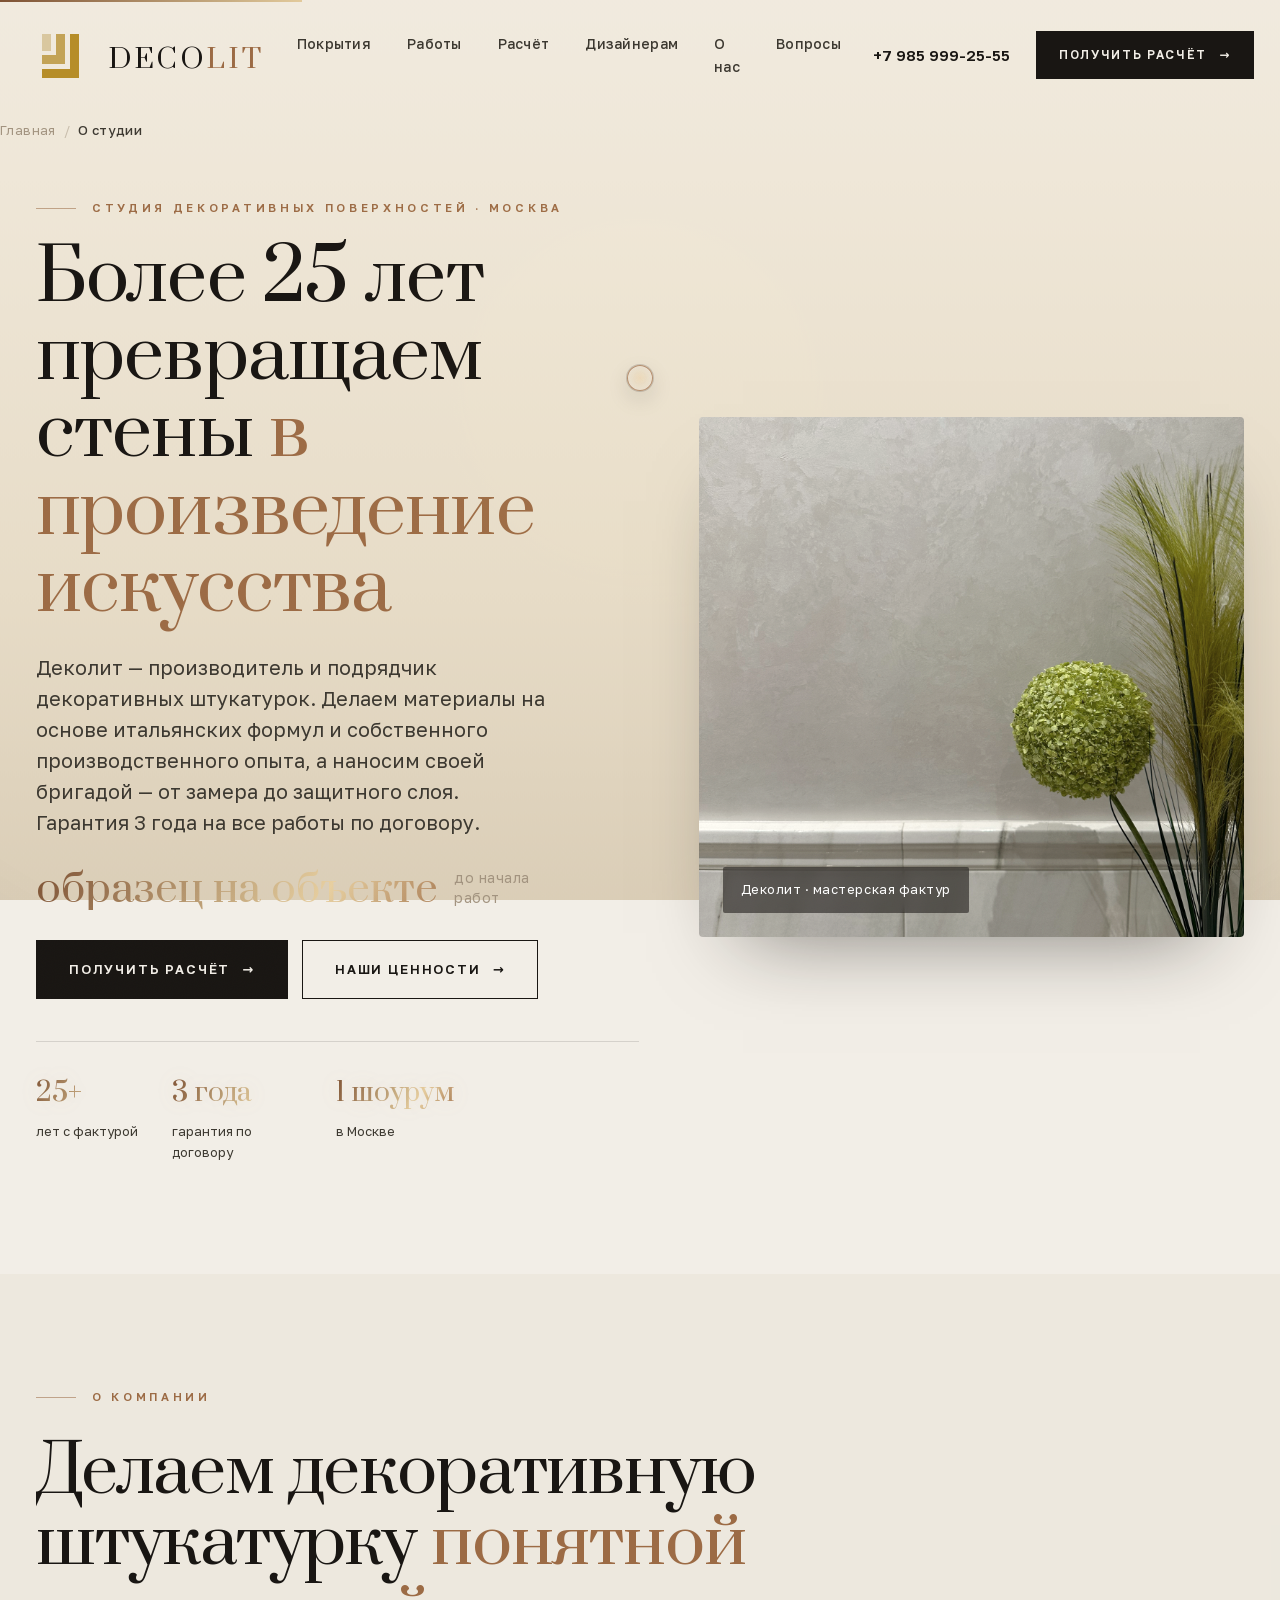
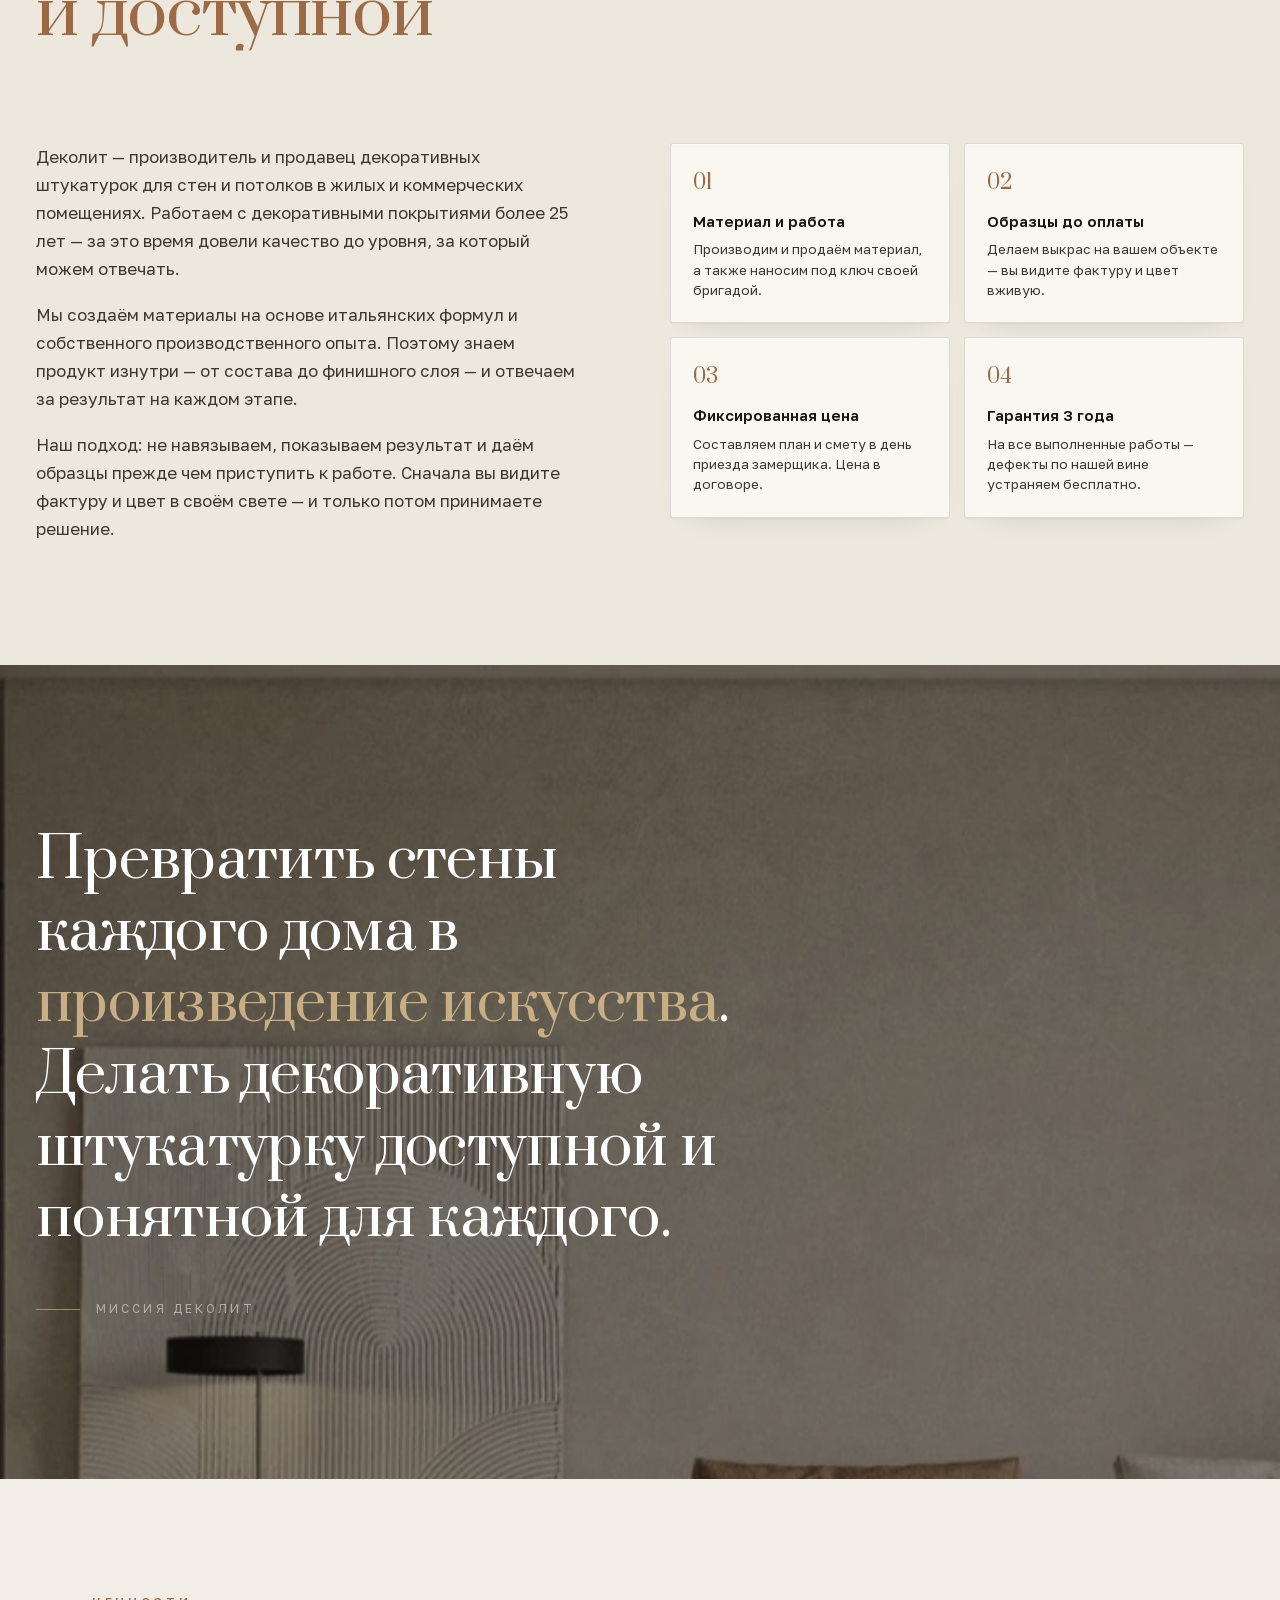
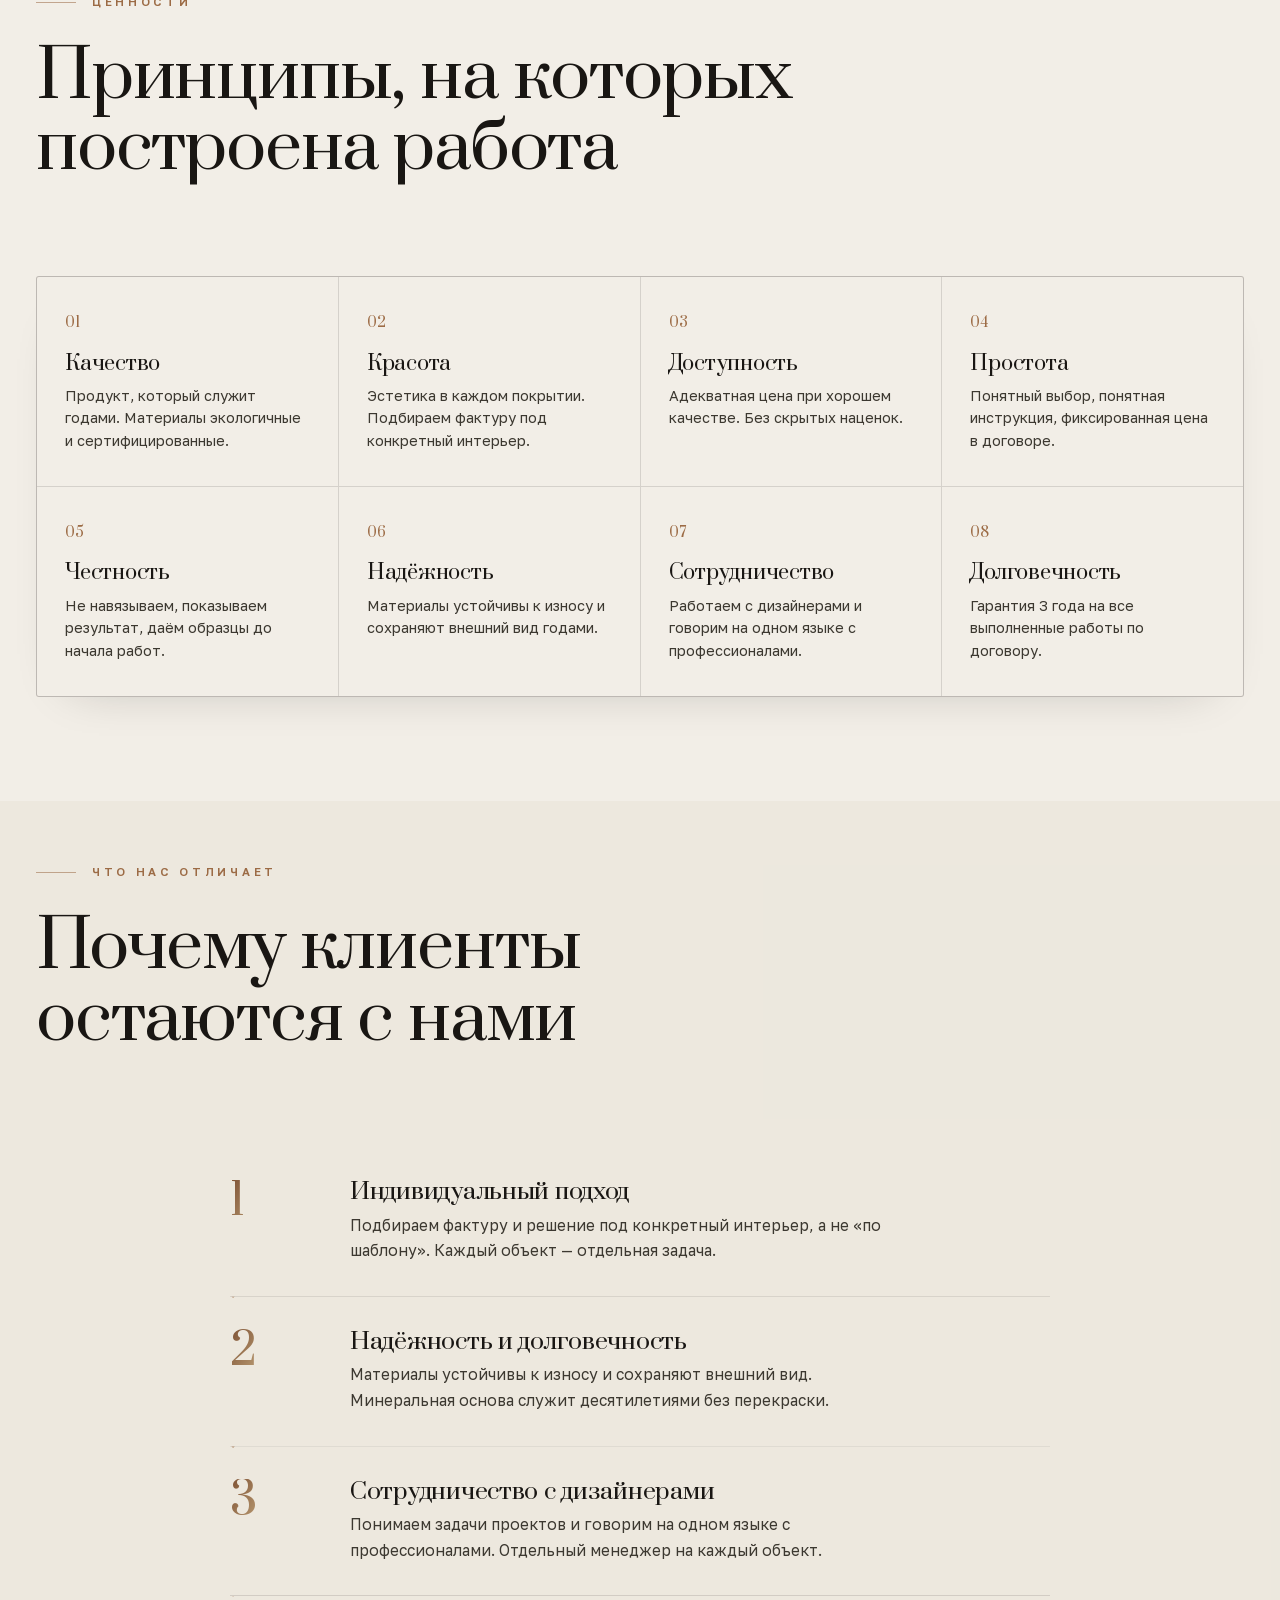
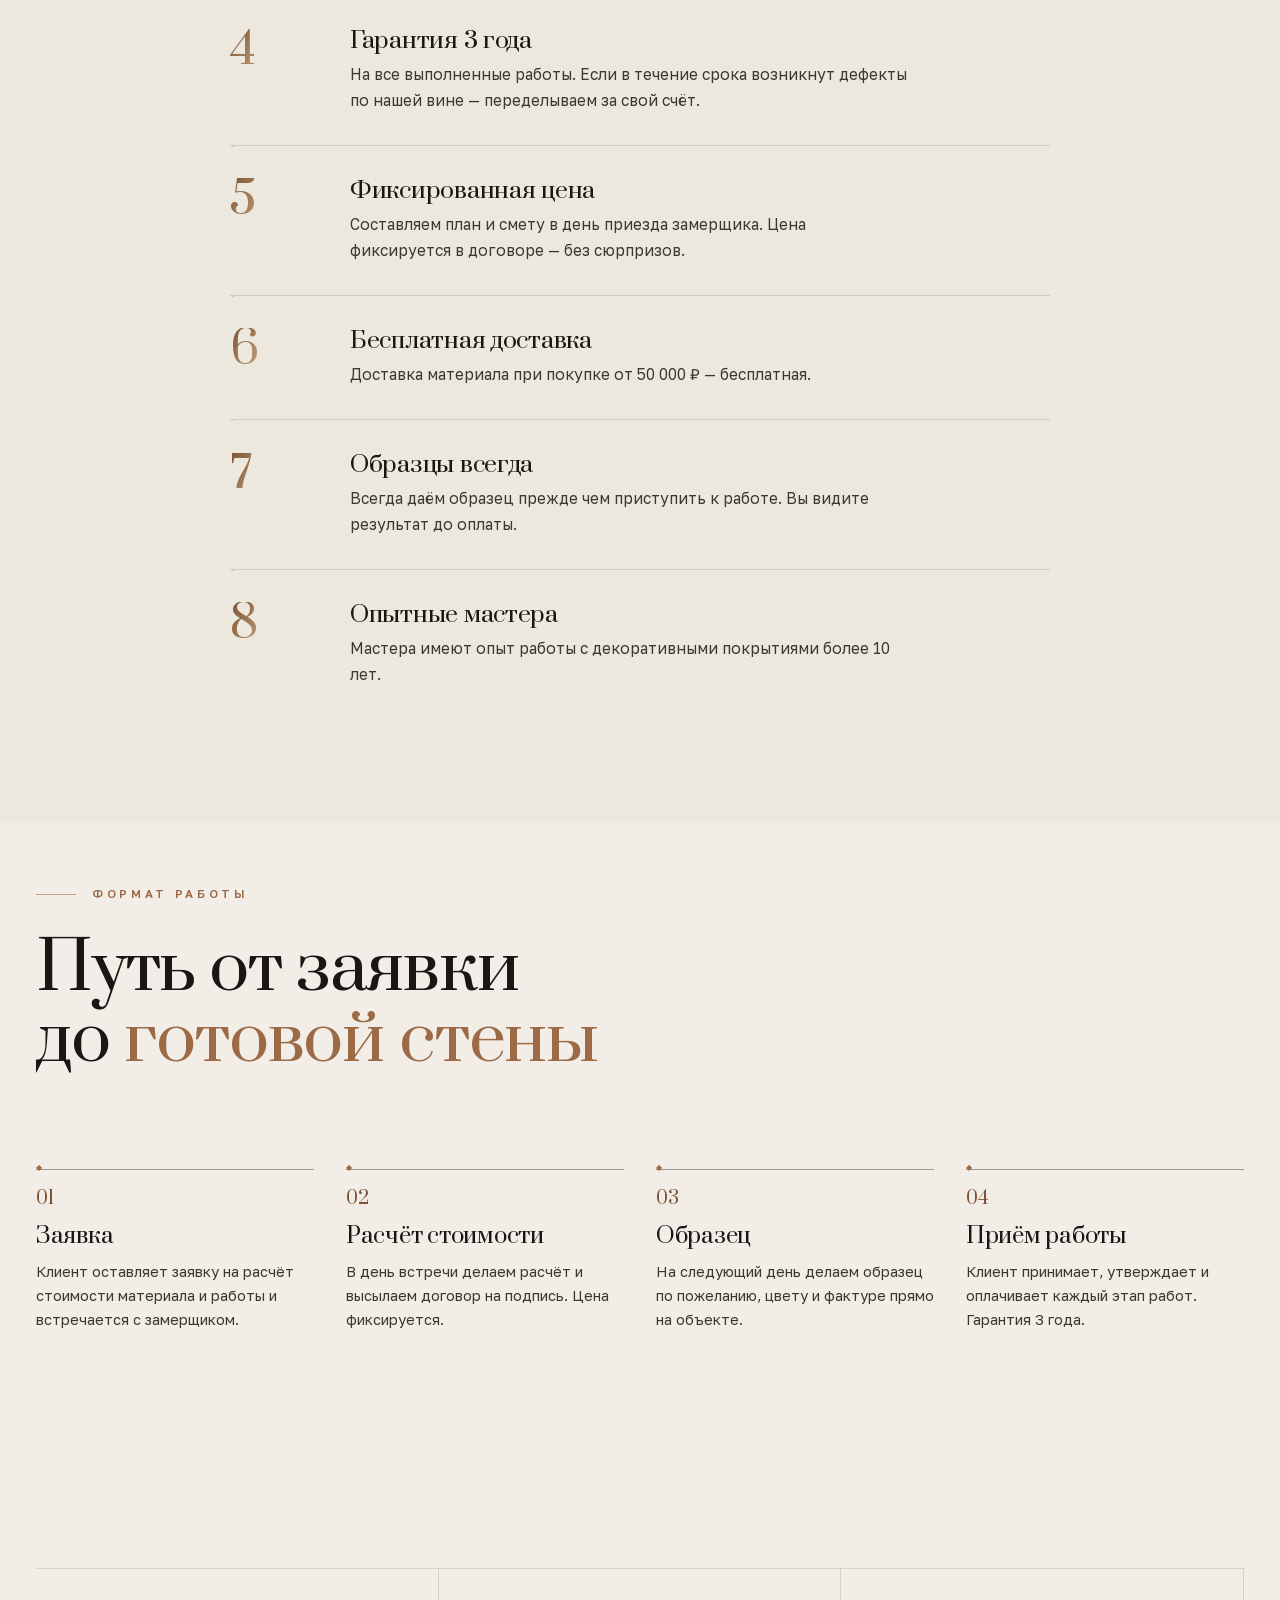
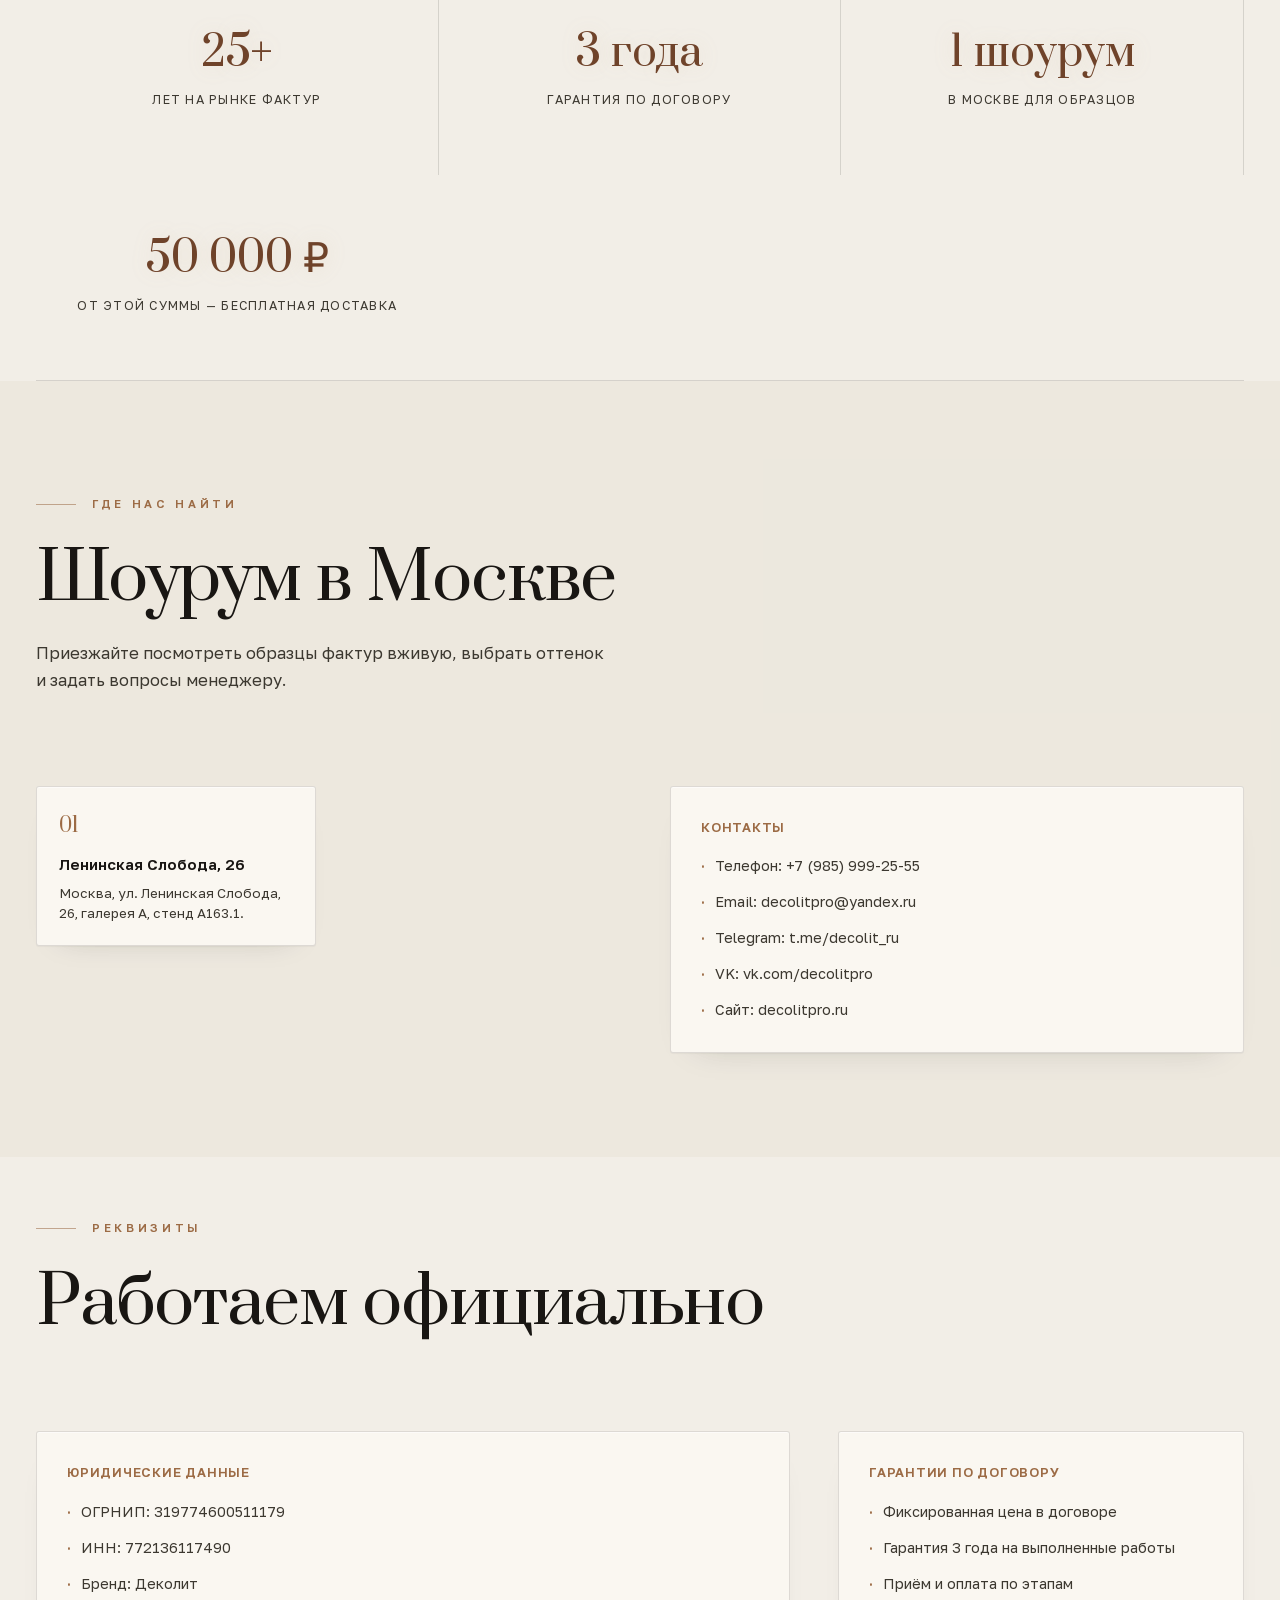
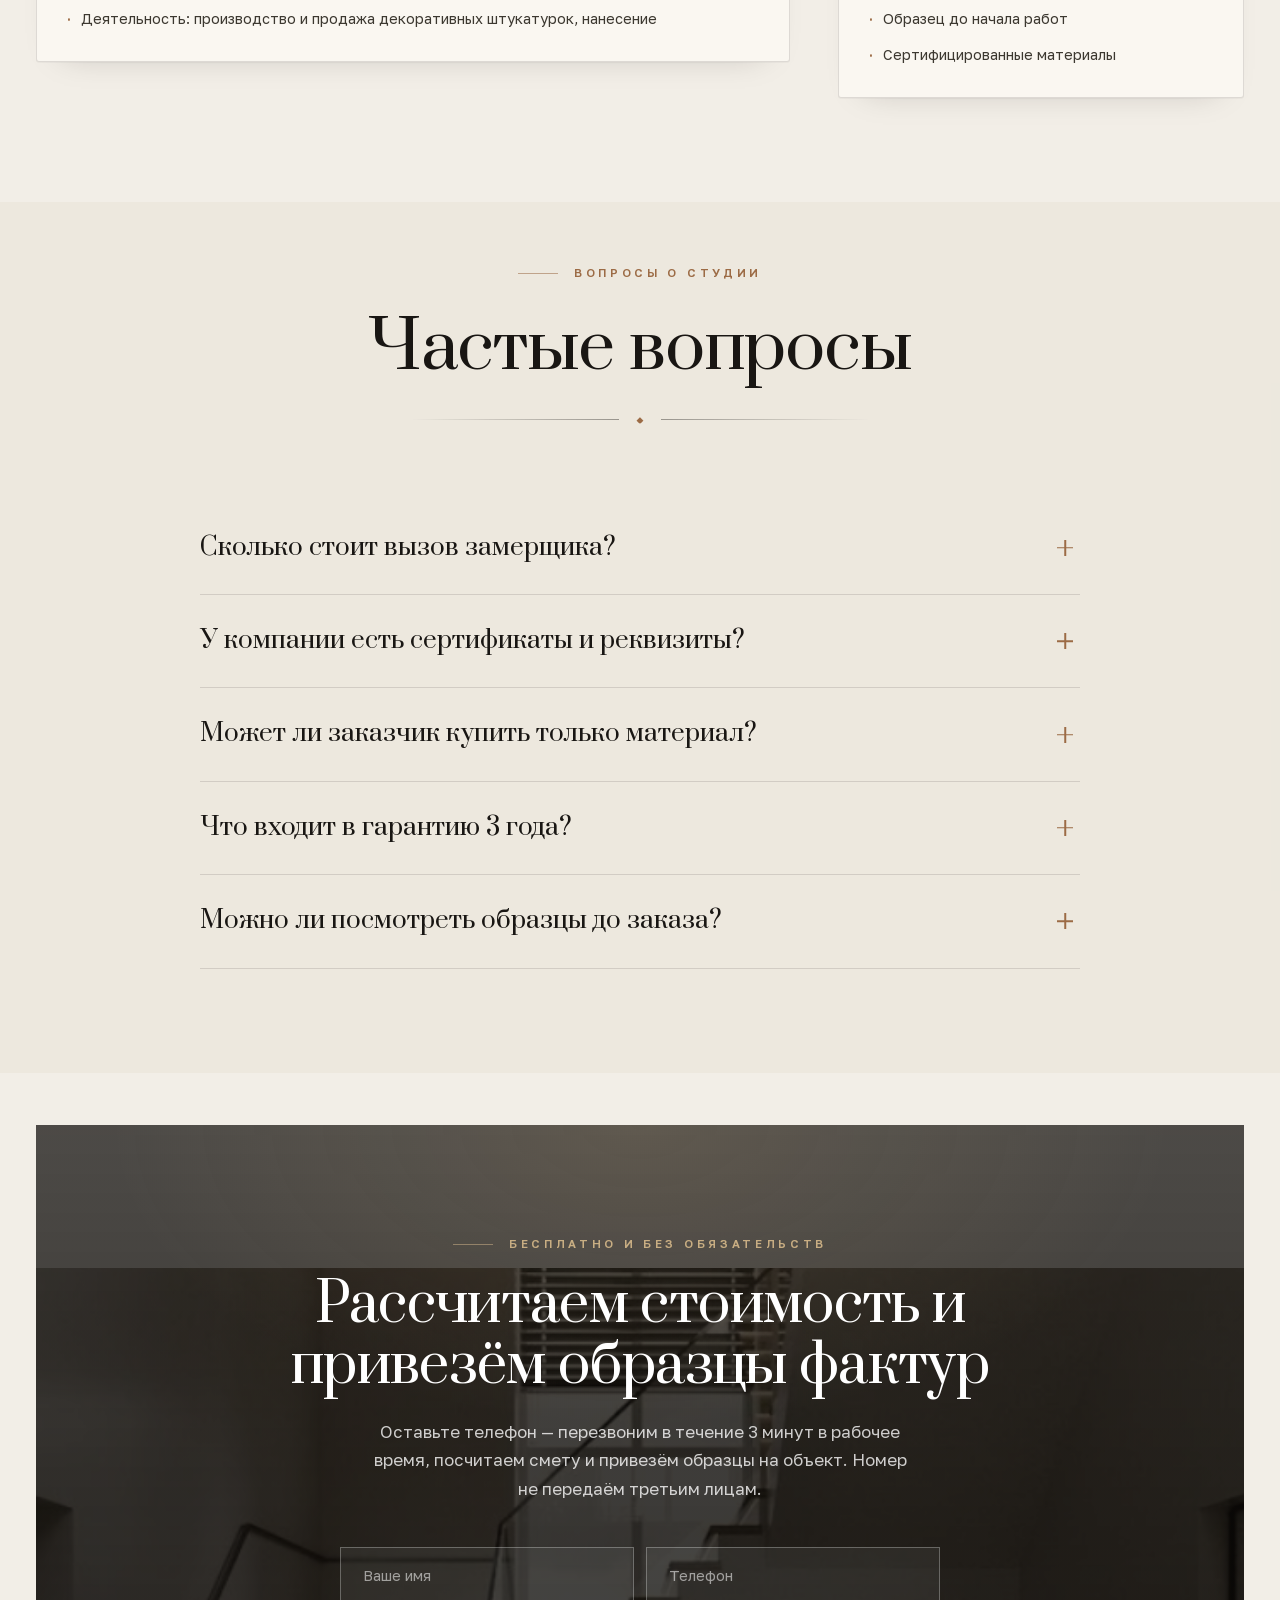
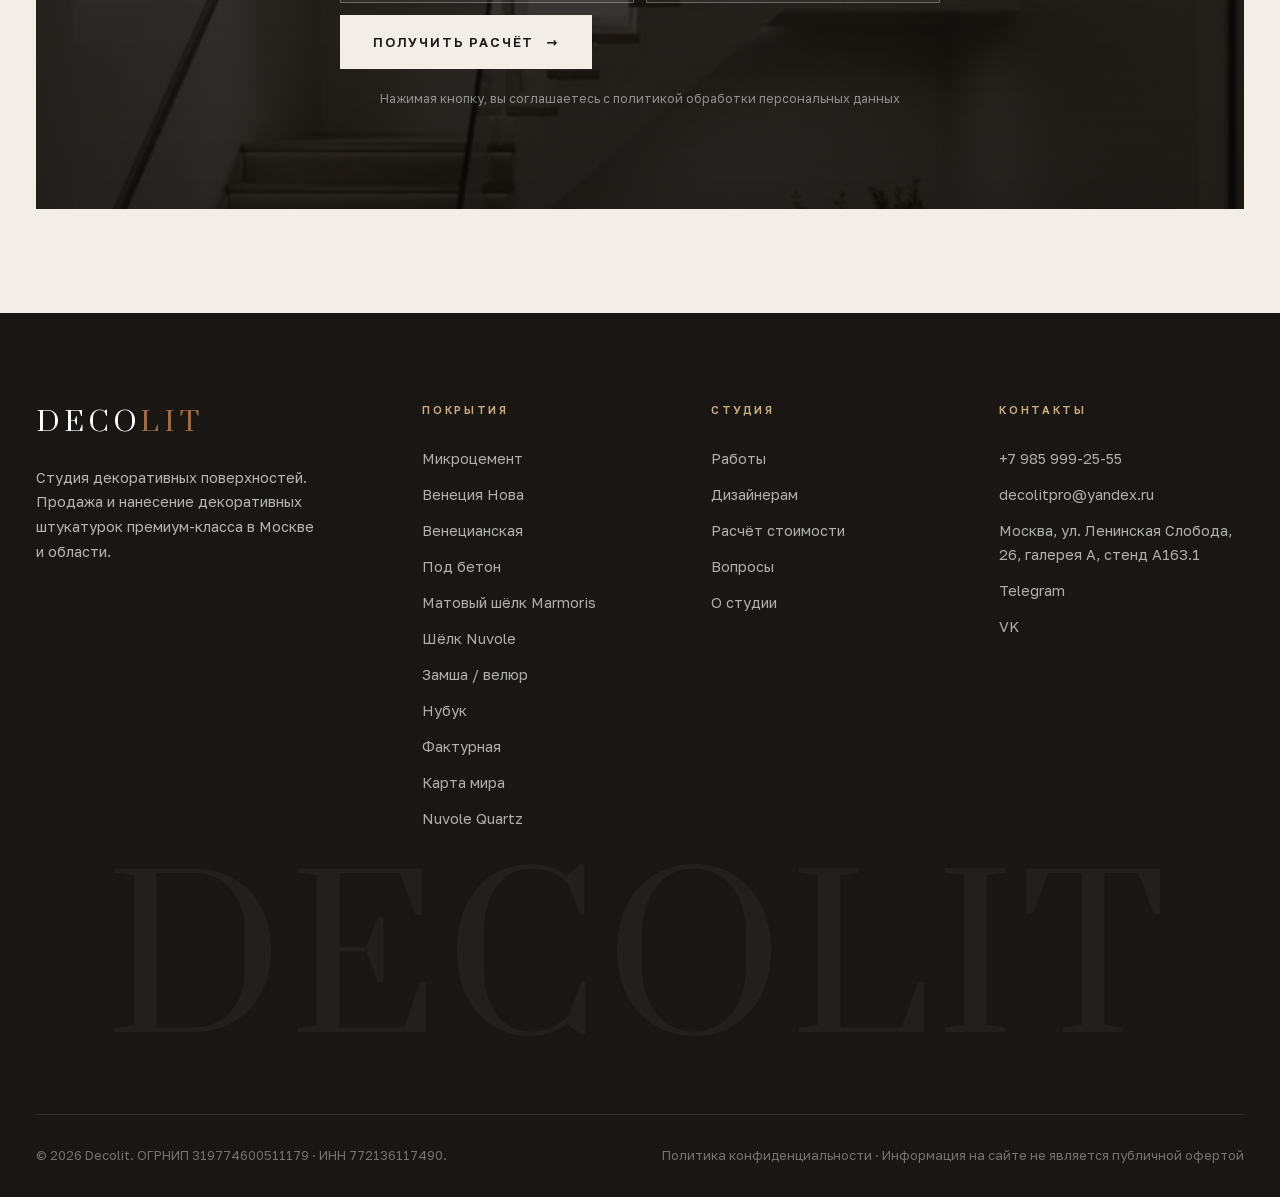
==== commit 5d36e393: "Bust main script cache" ====
--- a/site/o-studii.html
+++ b/site/o-studii.html
@@ -333,7 +333,7 @@
   </div>
 </footer>
 
-<script src="js/main.js?v=a07075c-fresh"></script>
+<script src="js/main.js?v=gallery-only-20260709"></script>
 <script src="js/effects.js?v=a07075c-fresh"></script>
 <script type="application/ld+json">
 {
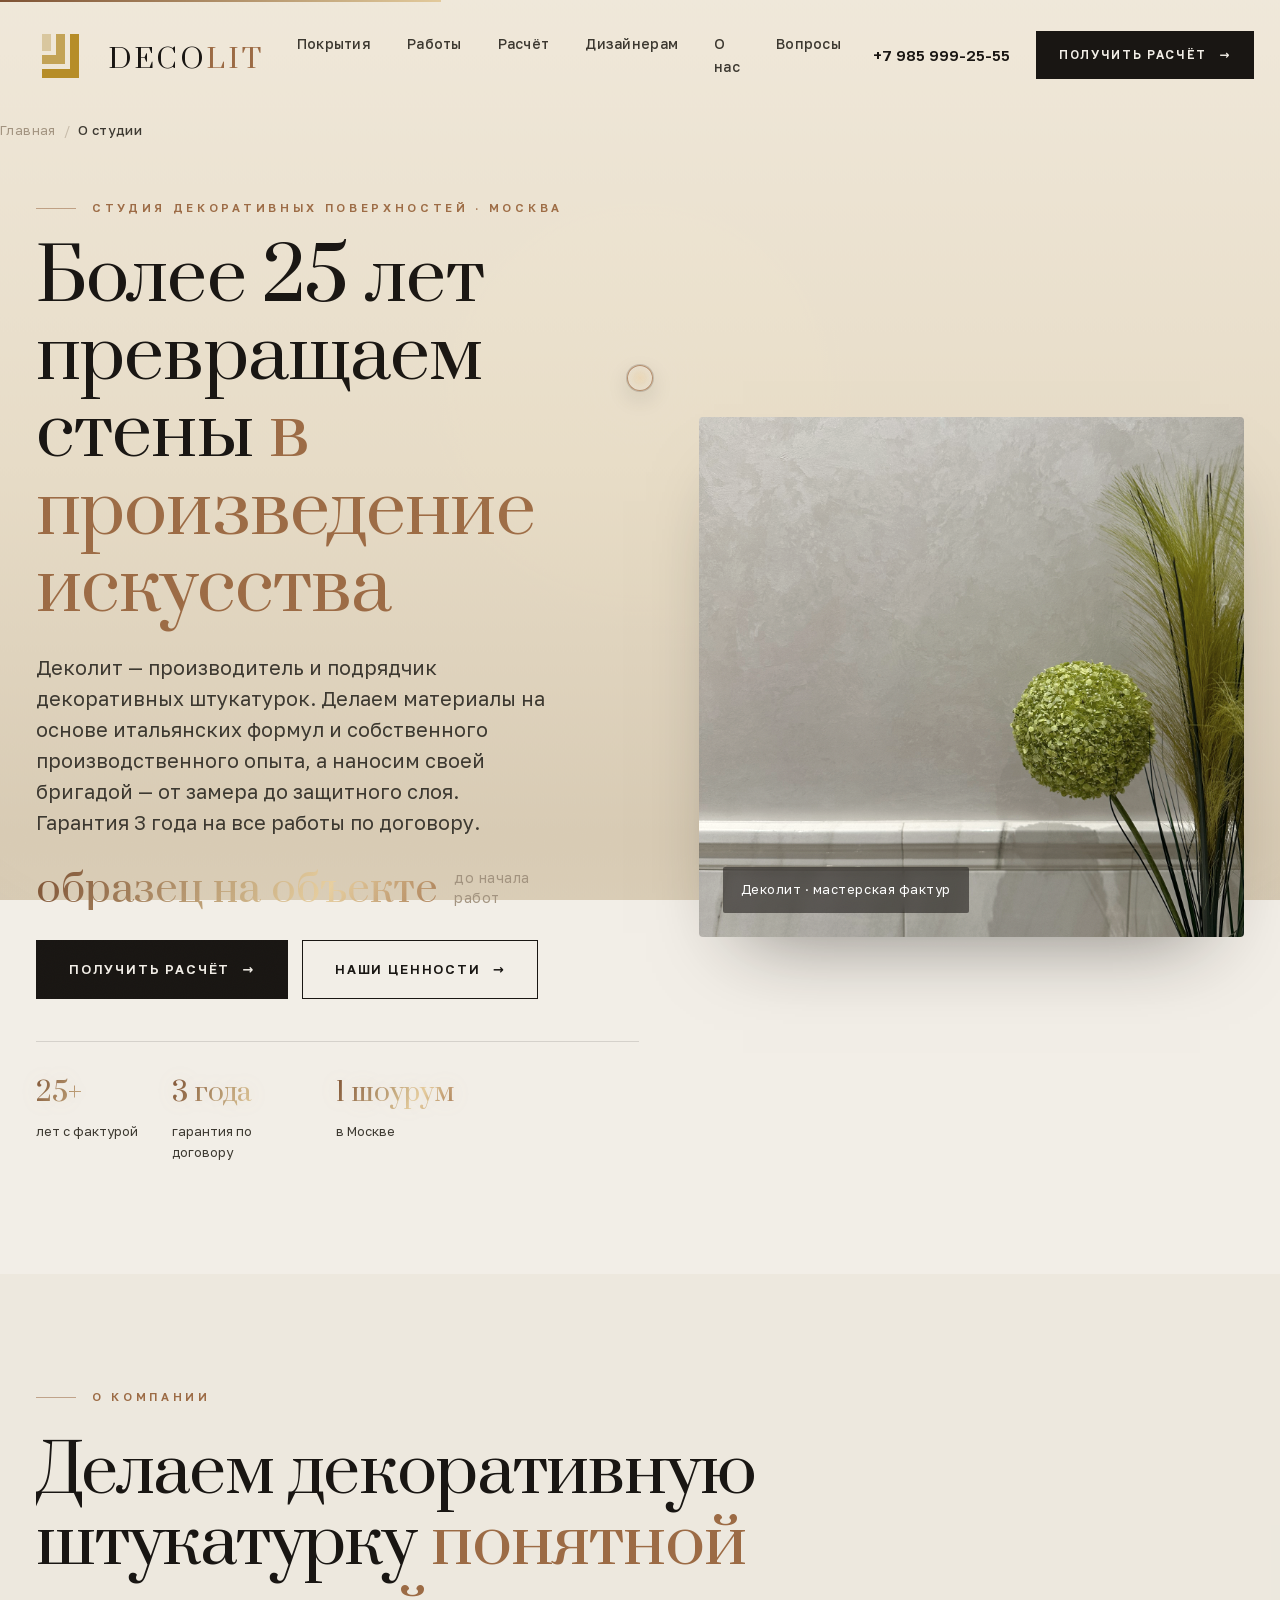
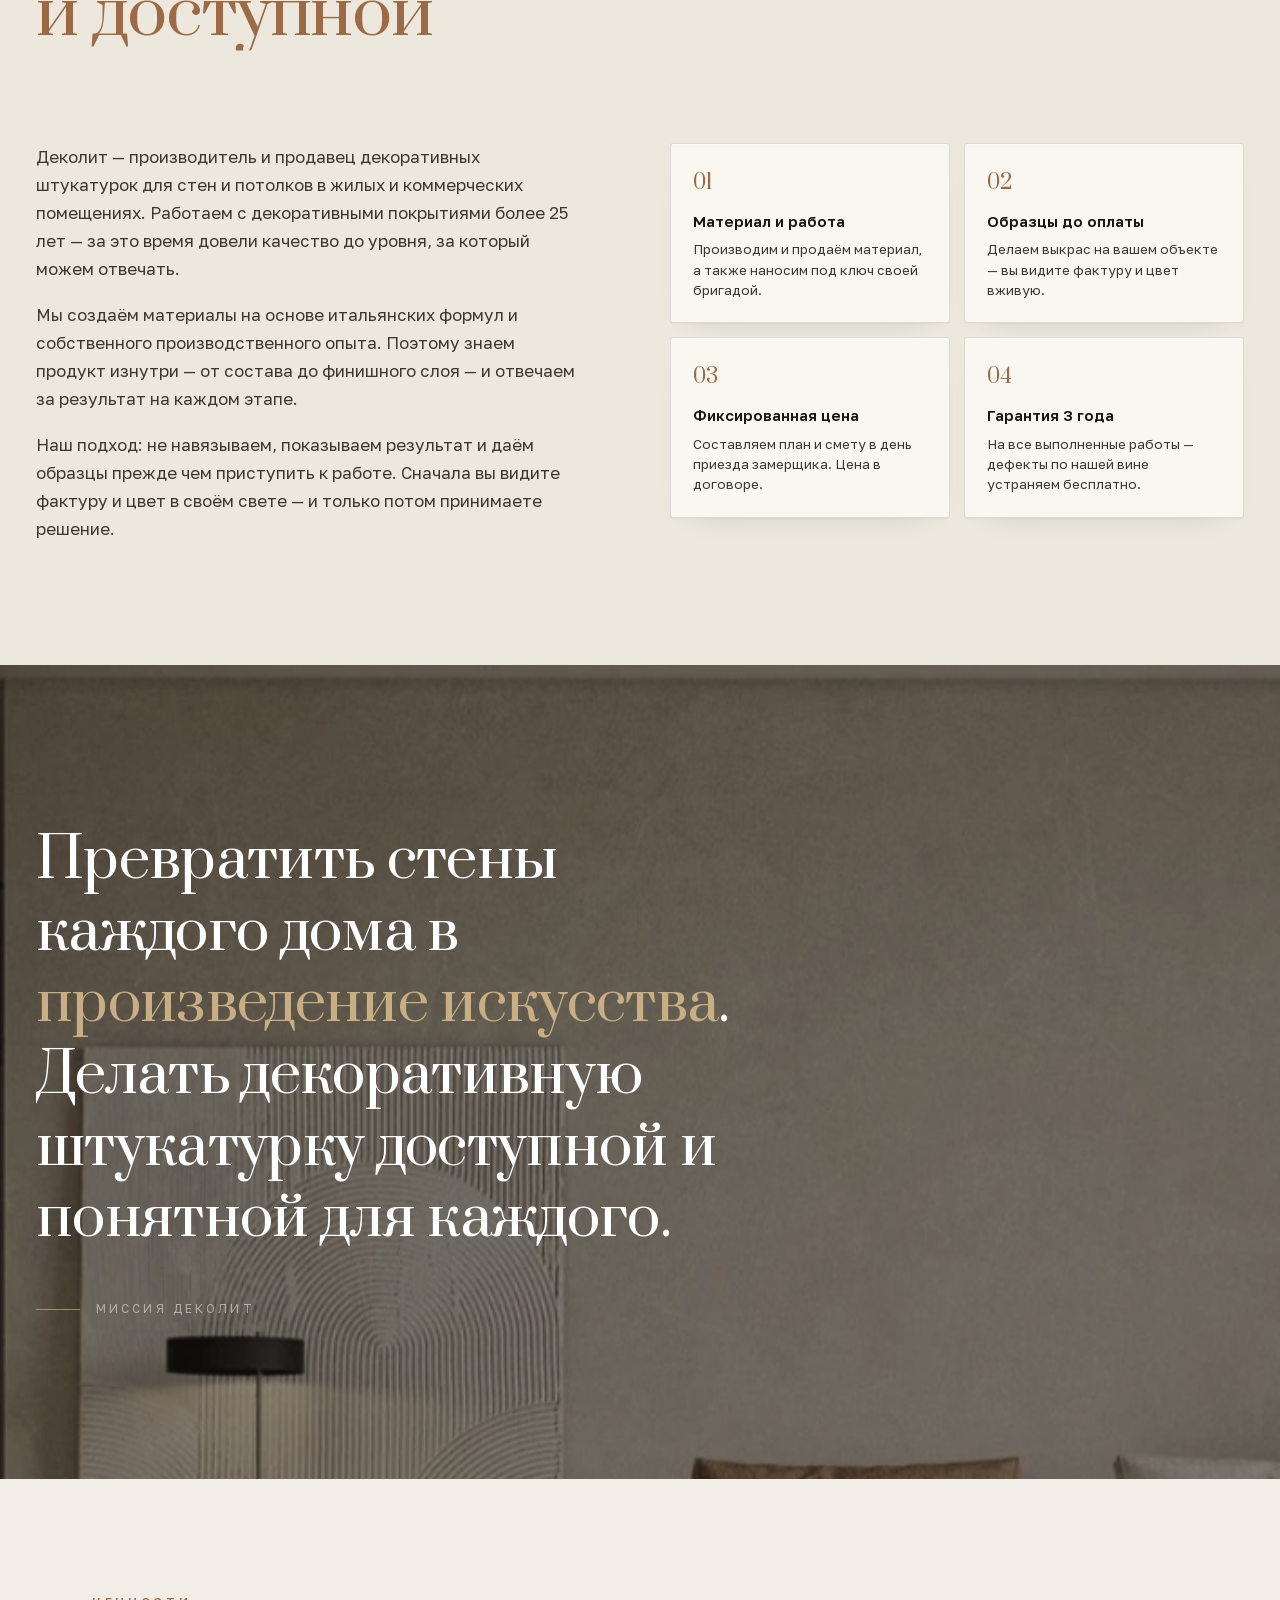
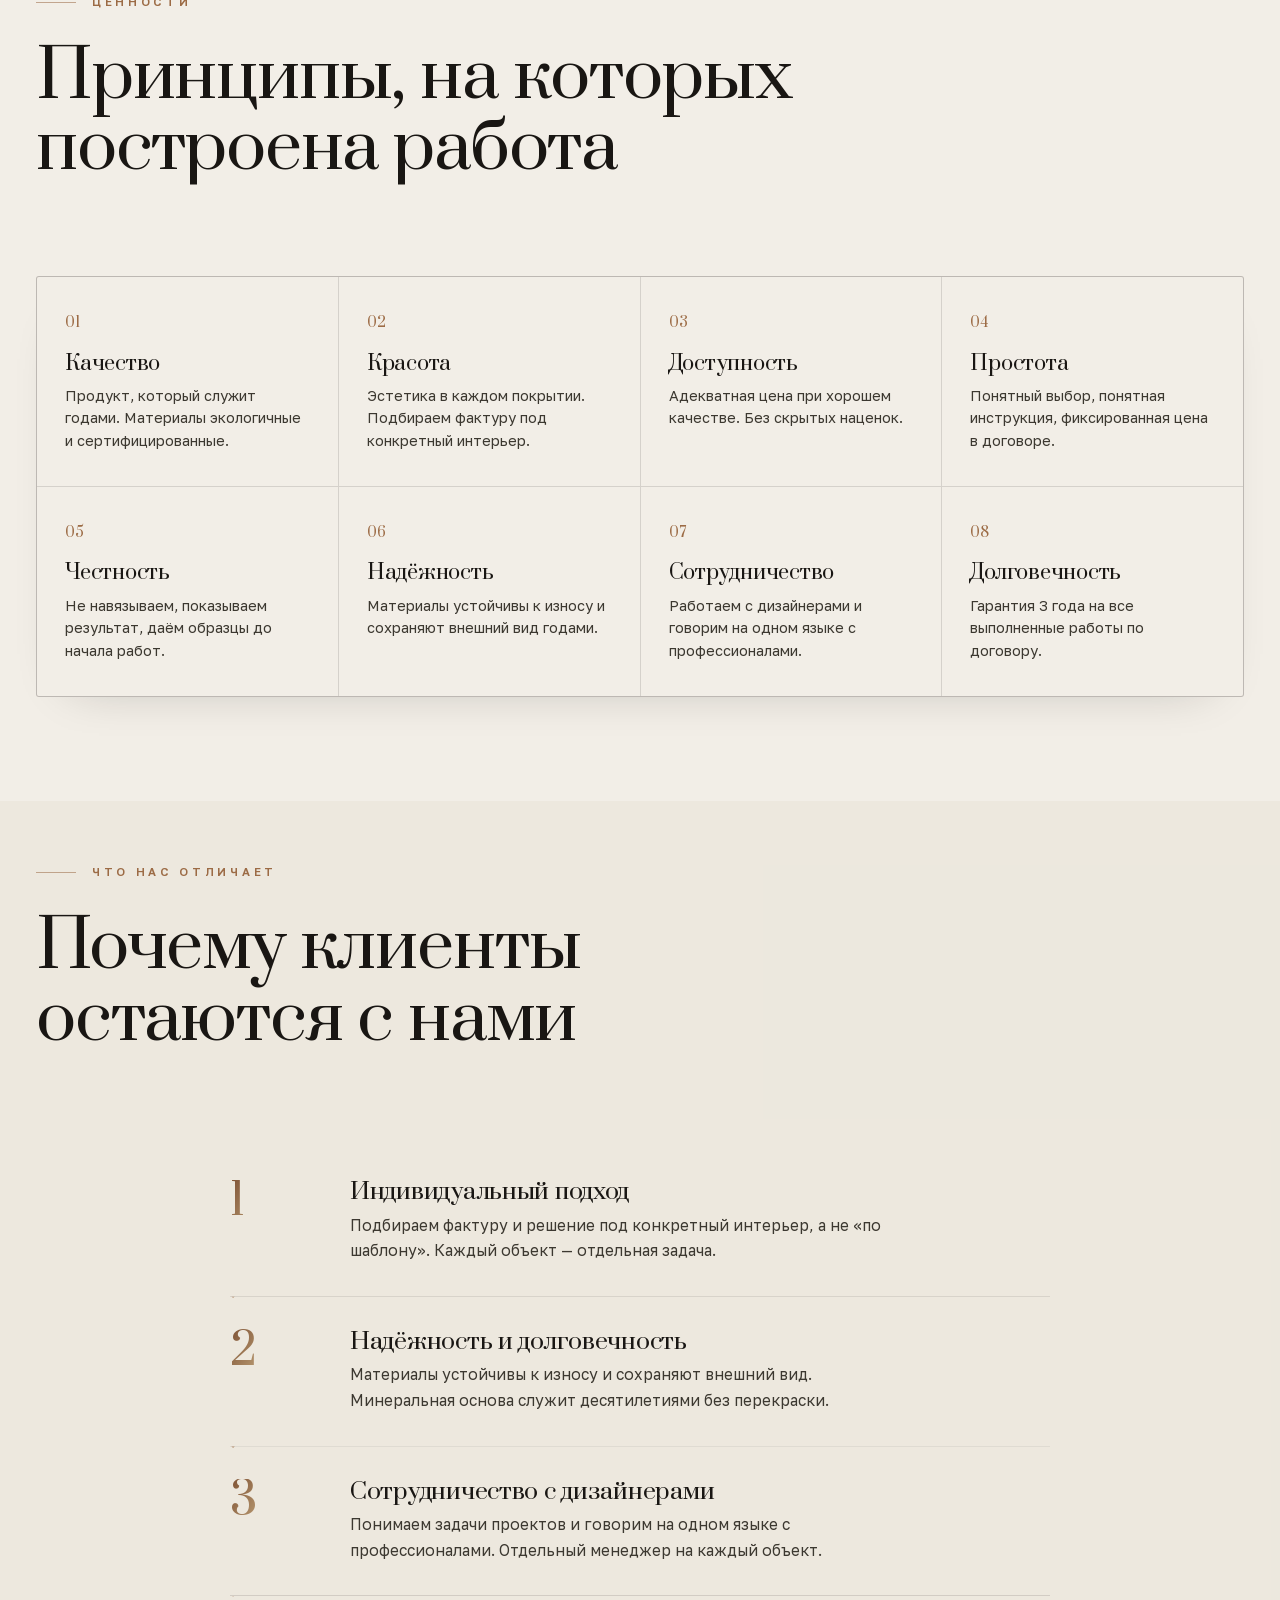
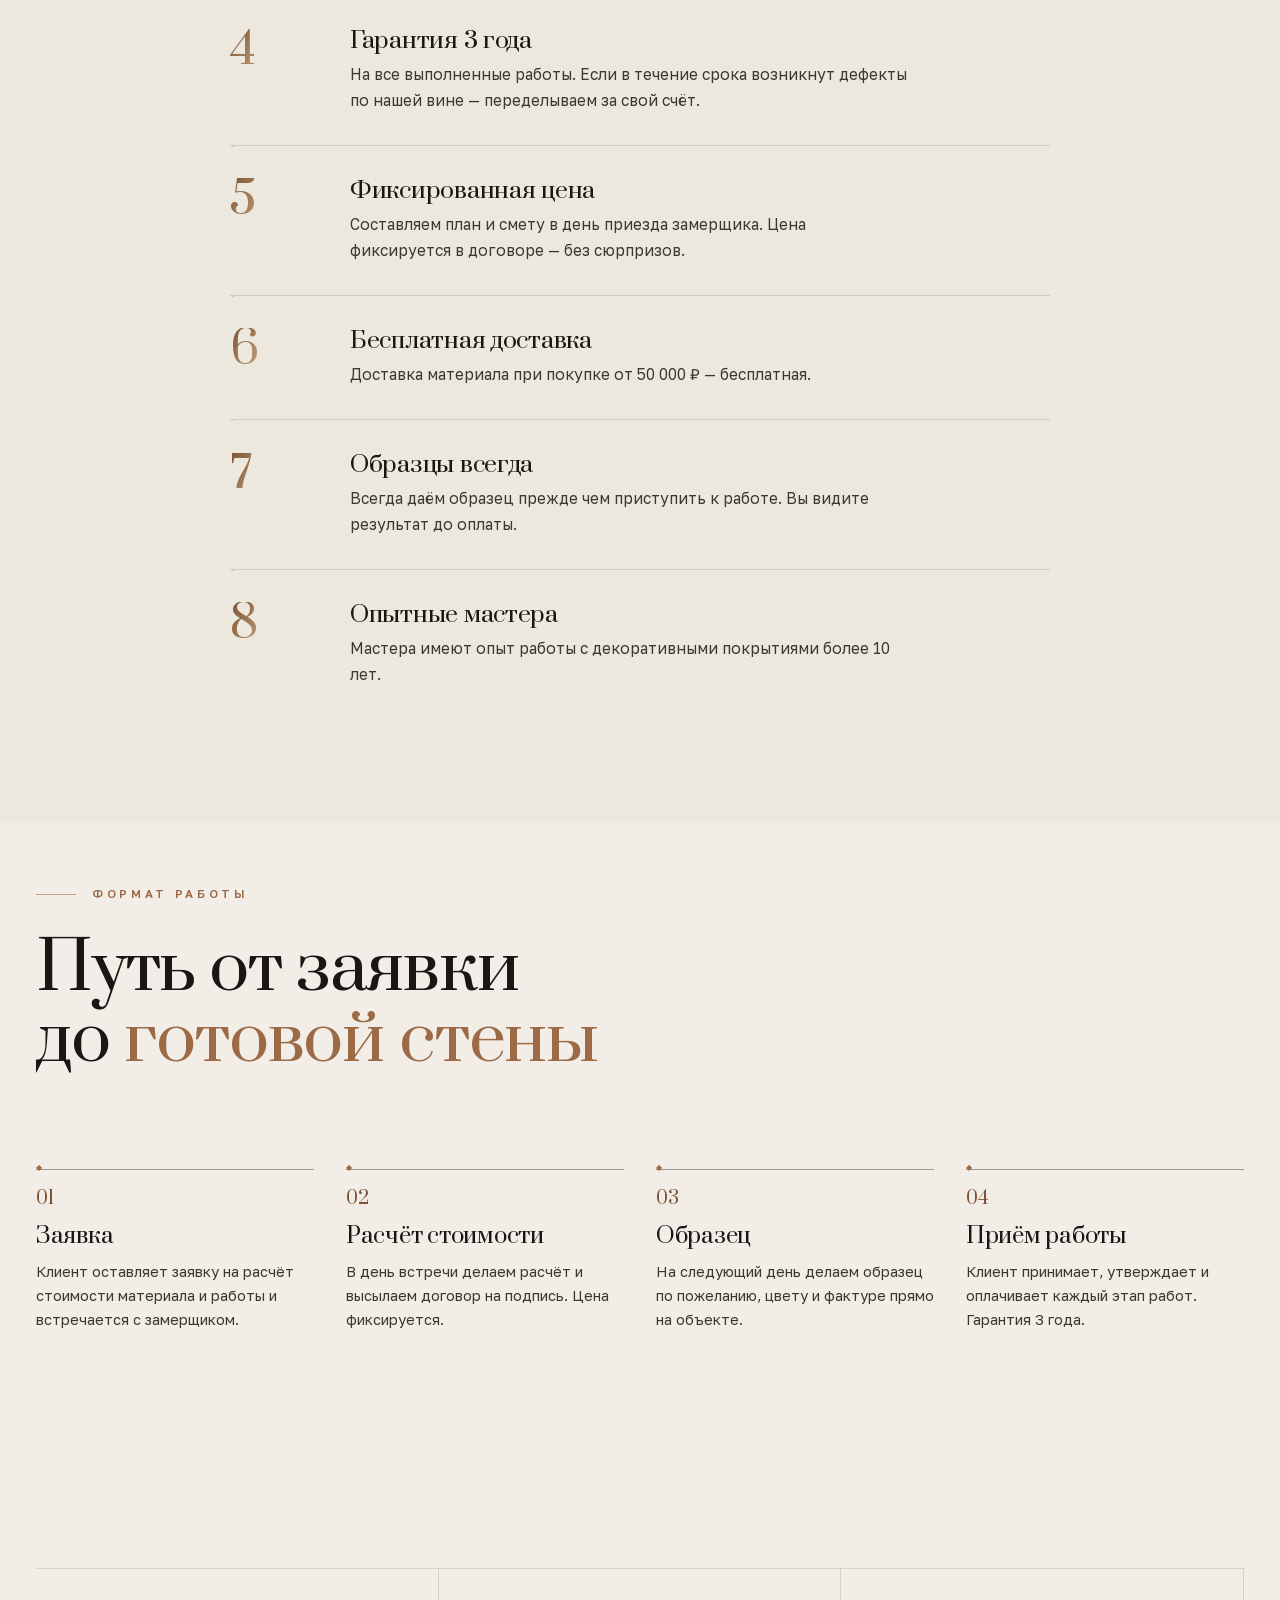
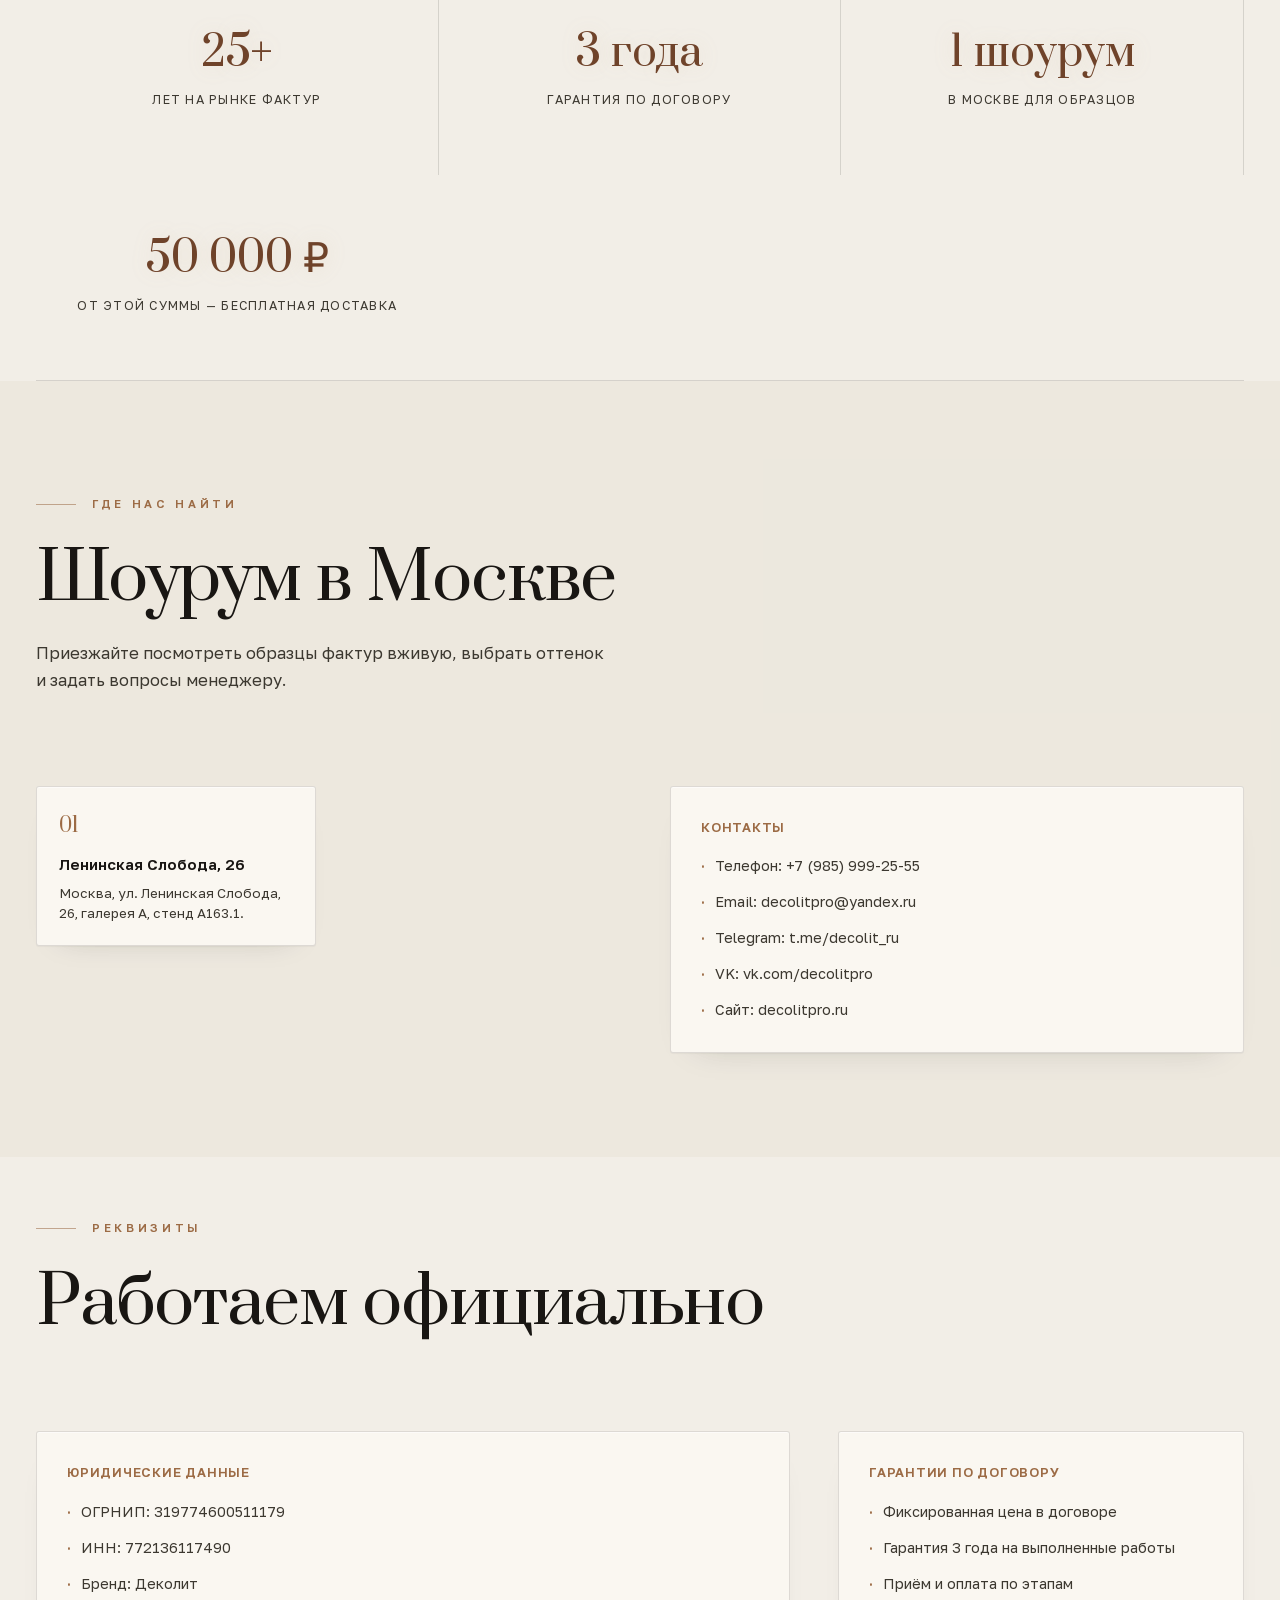
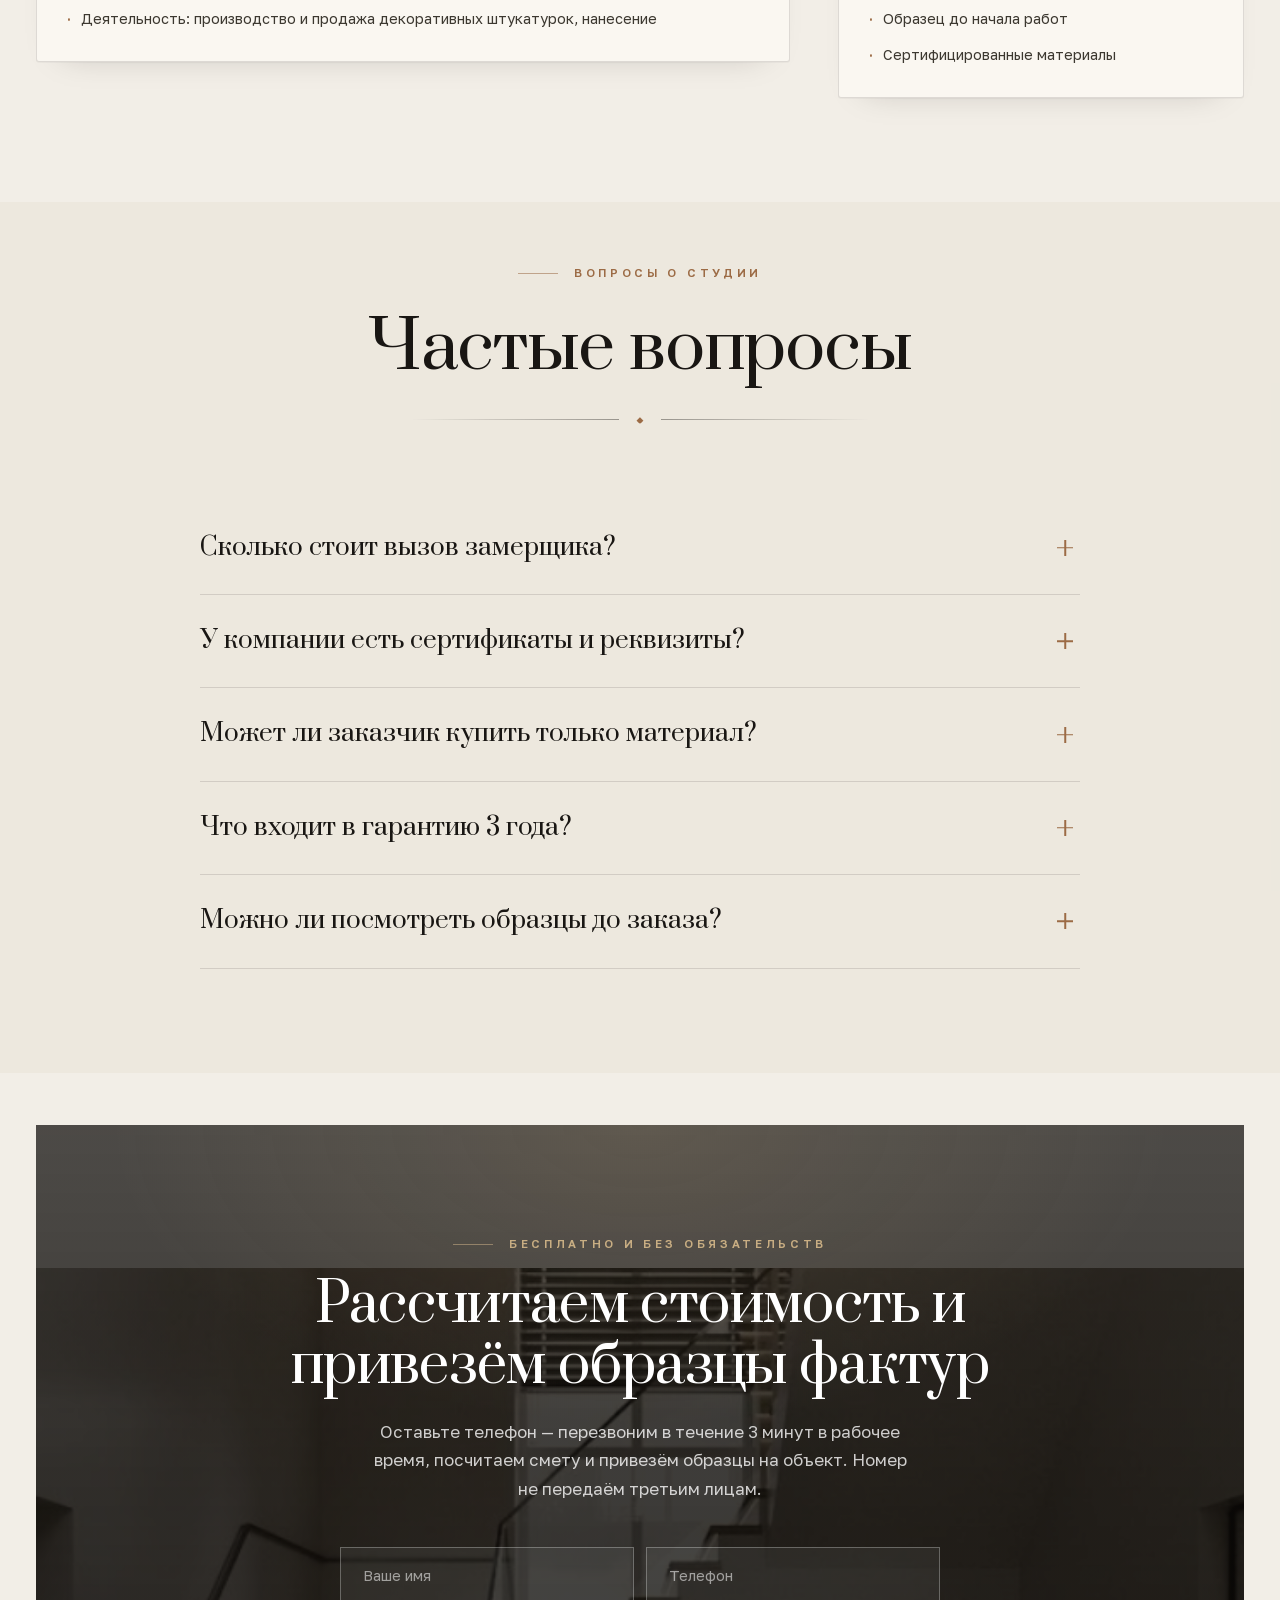
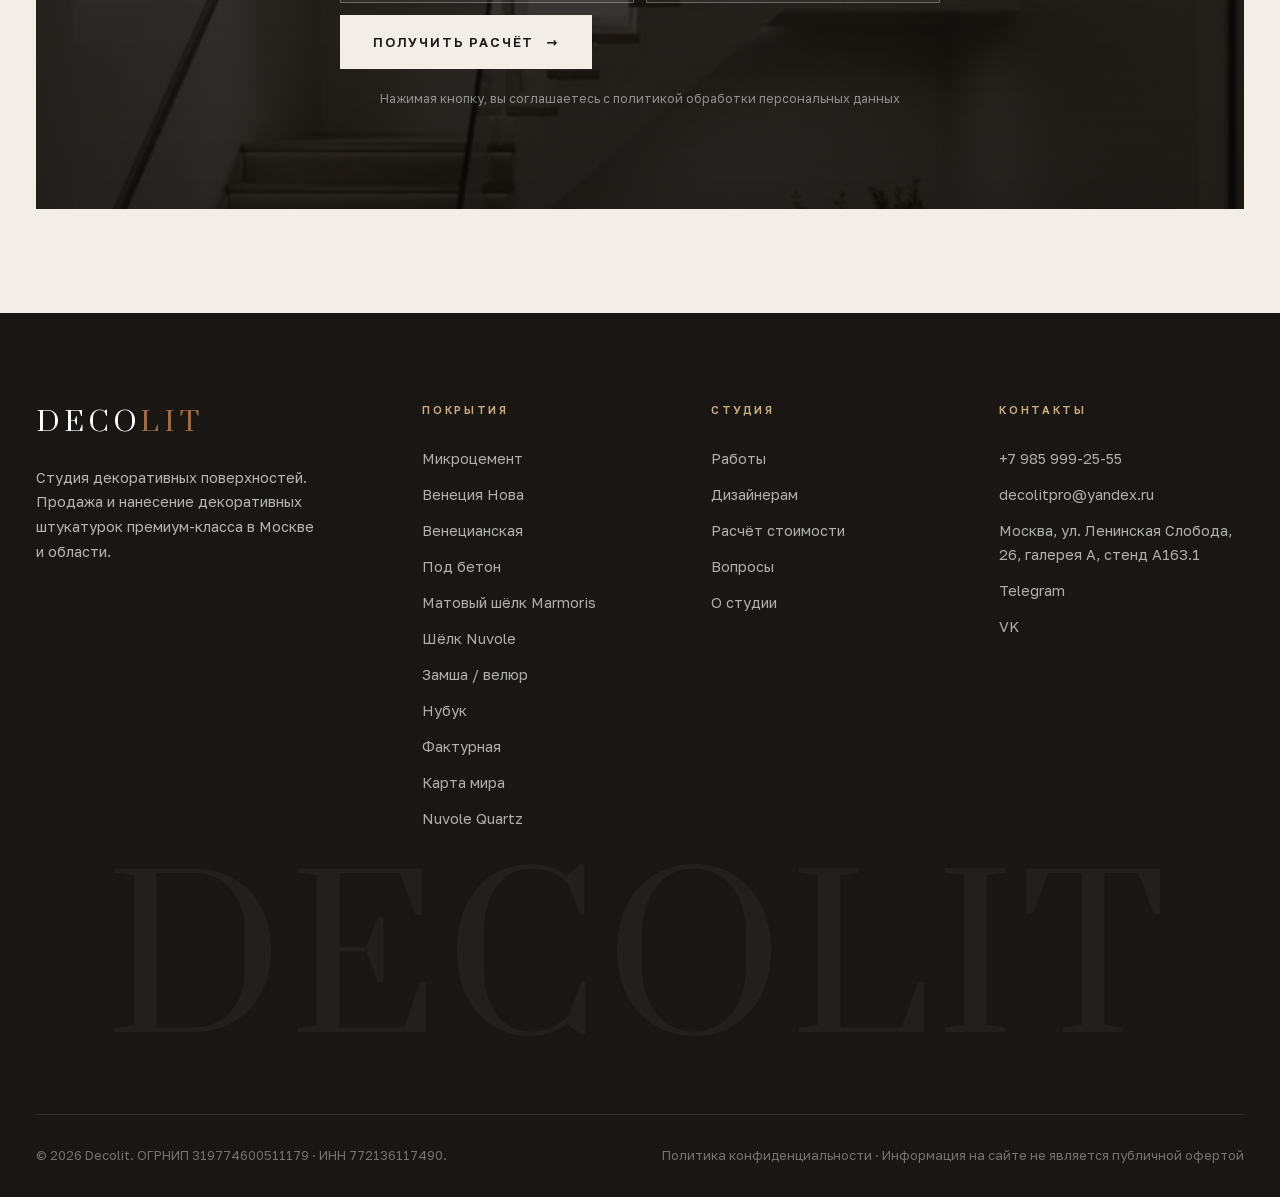
==== commit ee05c215: "Disable lightbox on covering cards" ====
--- a/site/o-studii.html
+++ b/site/o-studii.html
@@ -333,7 +333,7 @@
   </div>
 </footer>
 
-<script src="js/main.js?v=gallery-only-20260709"></script>
+<script src="js/main.js?v=no-card-lightbox-20260709"></script>
 <script src="js/effects.js?v=a07075c-fresh"></script>
 <script type="application/ld+json">
 {
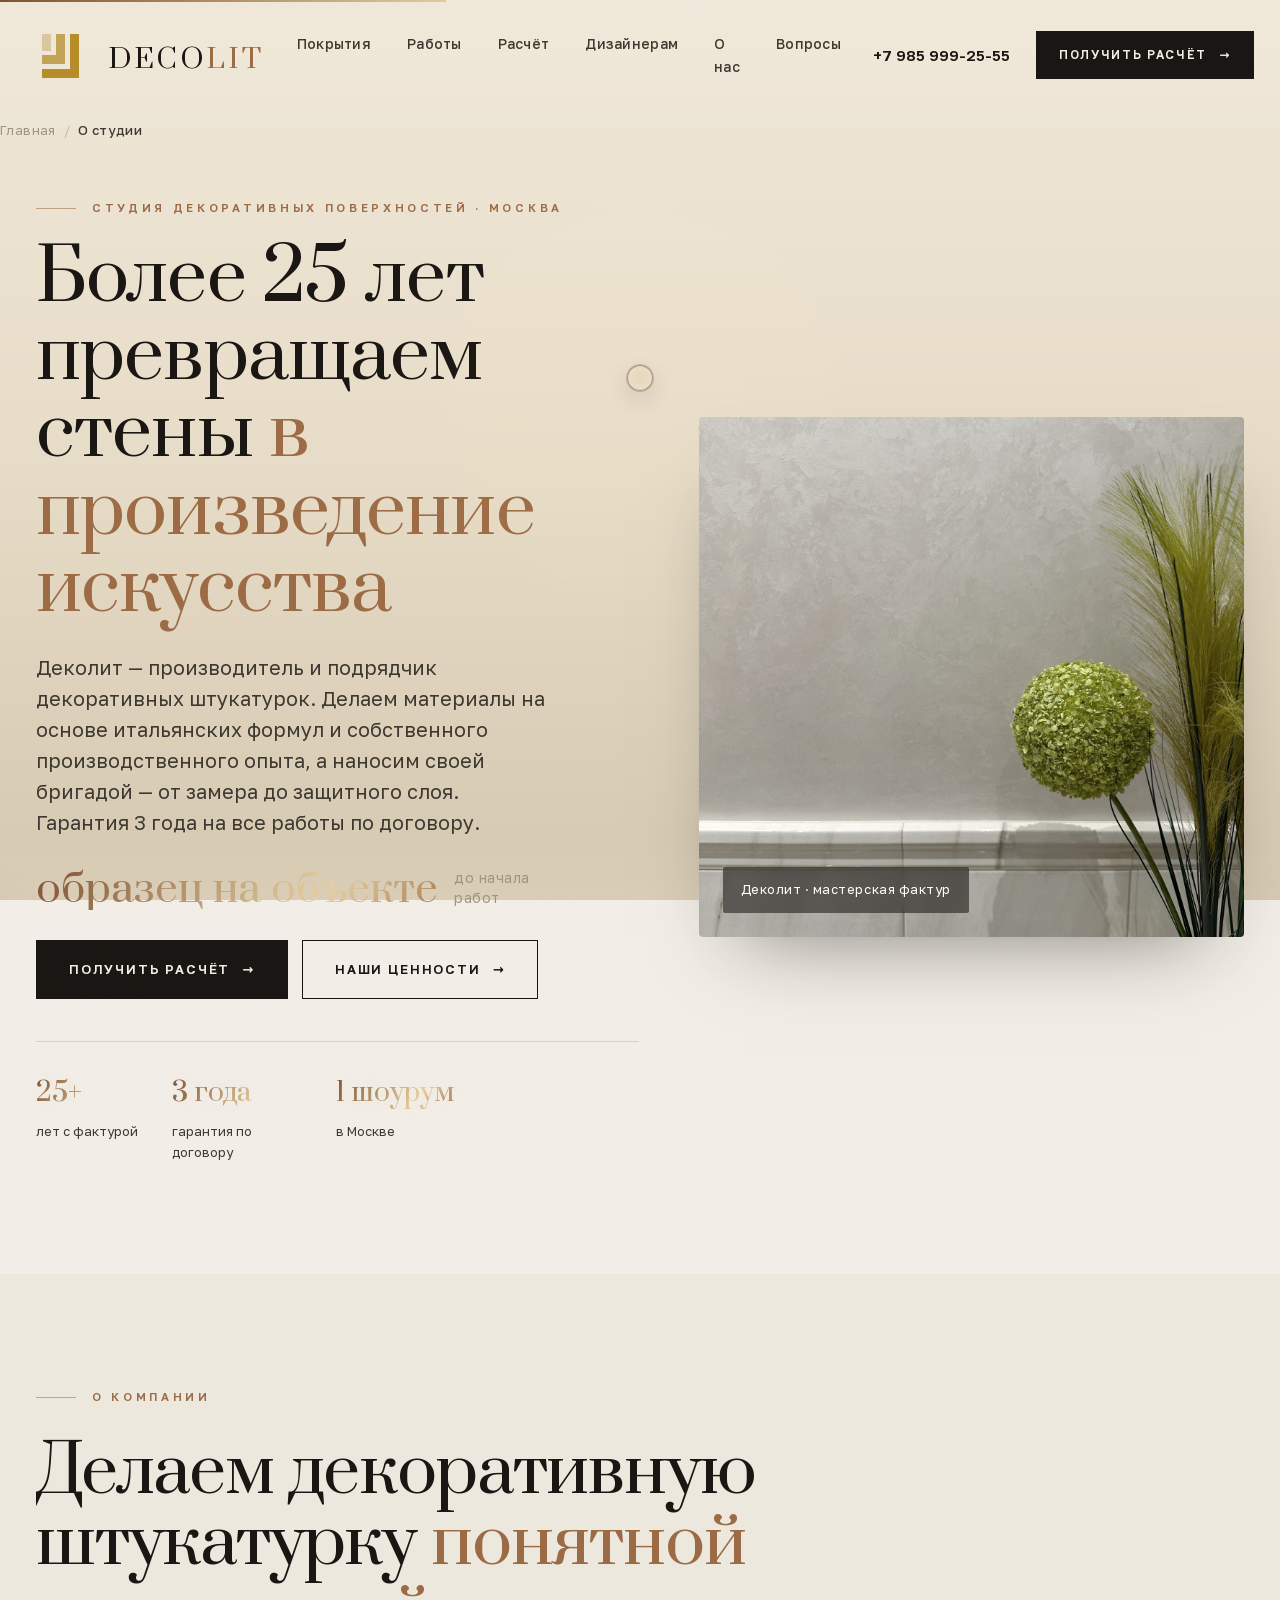
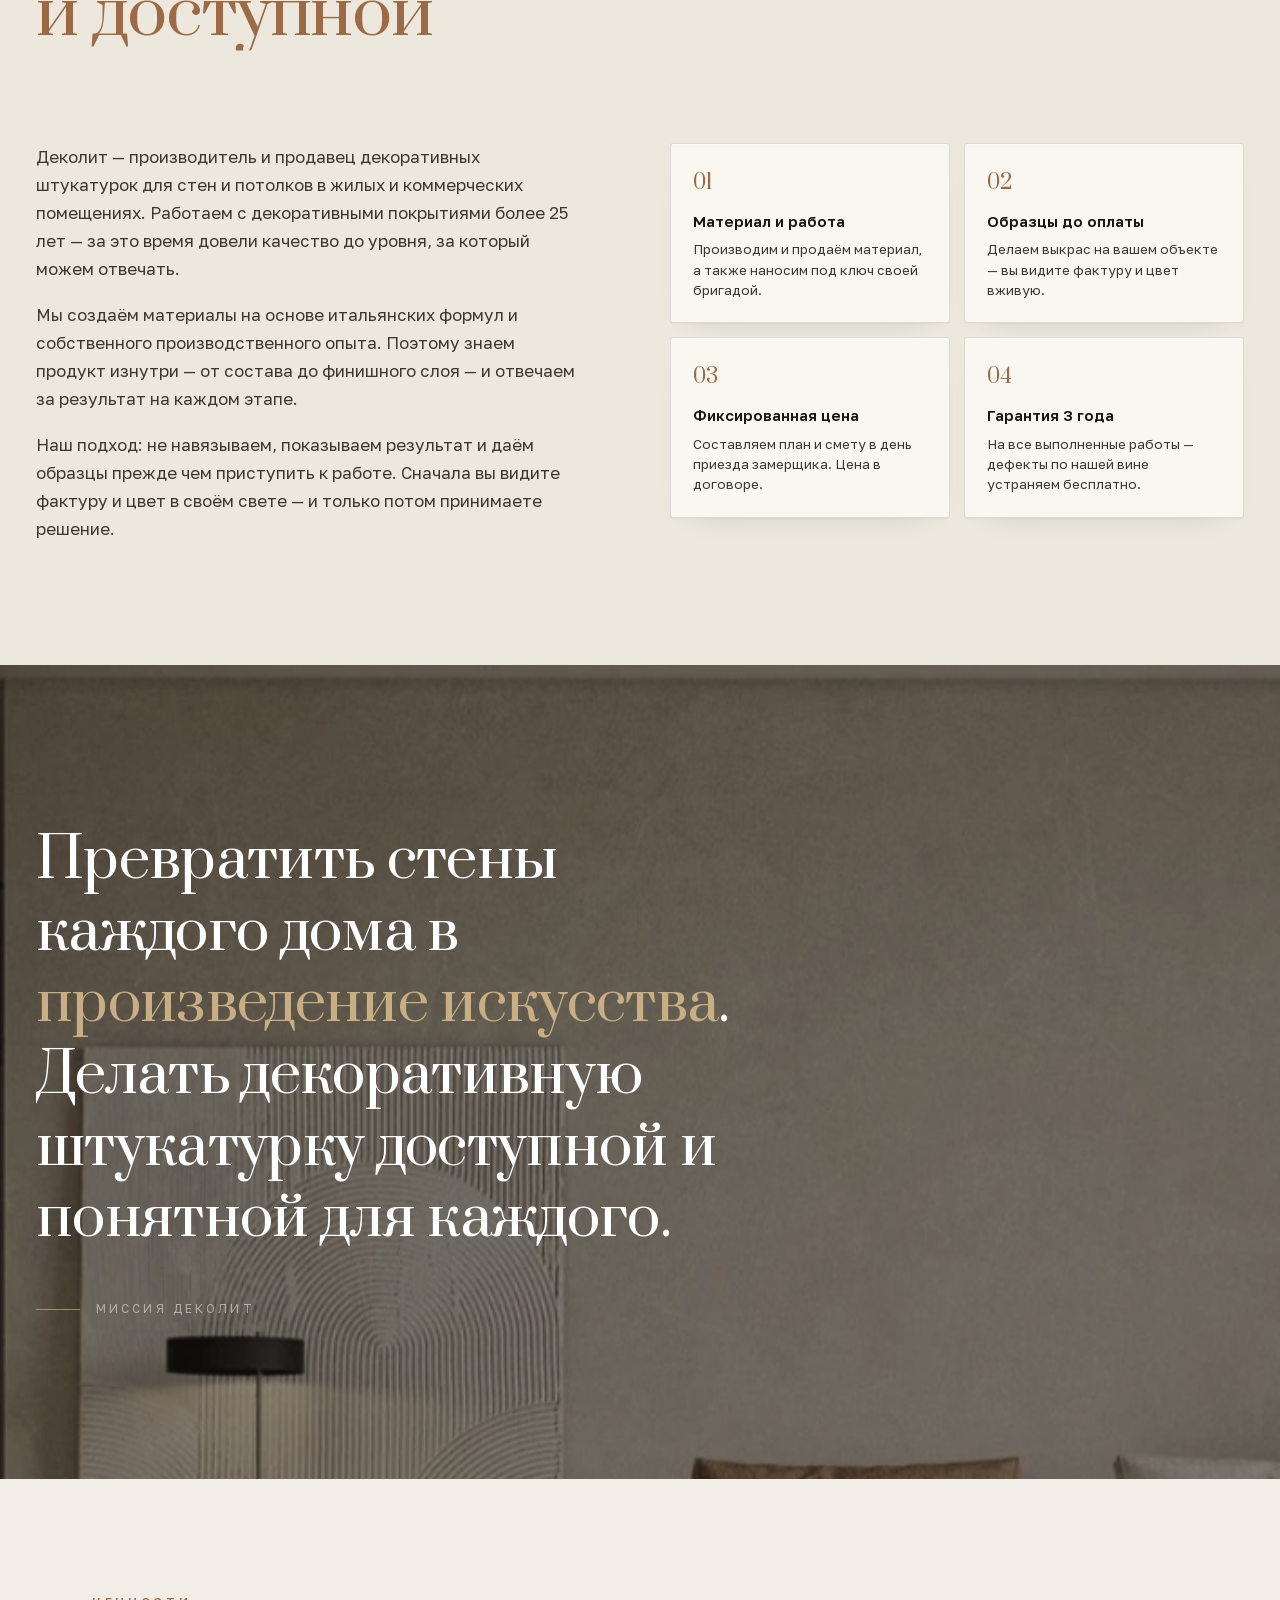
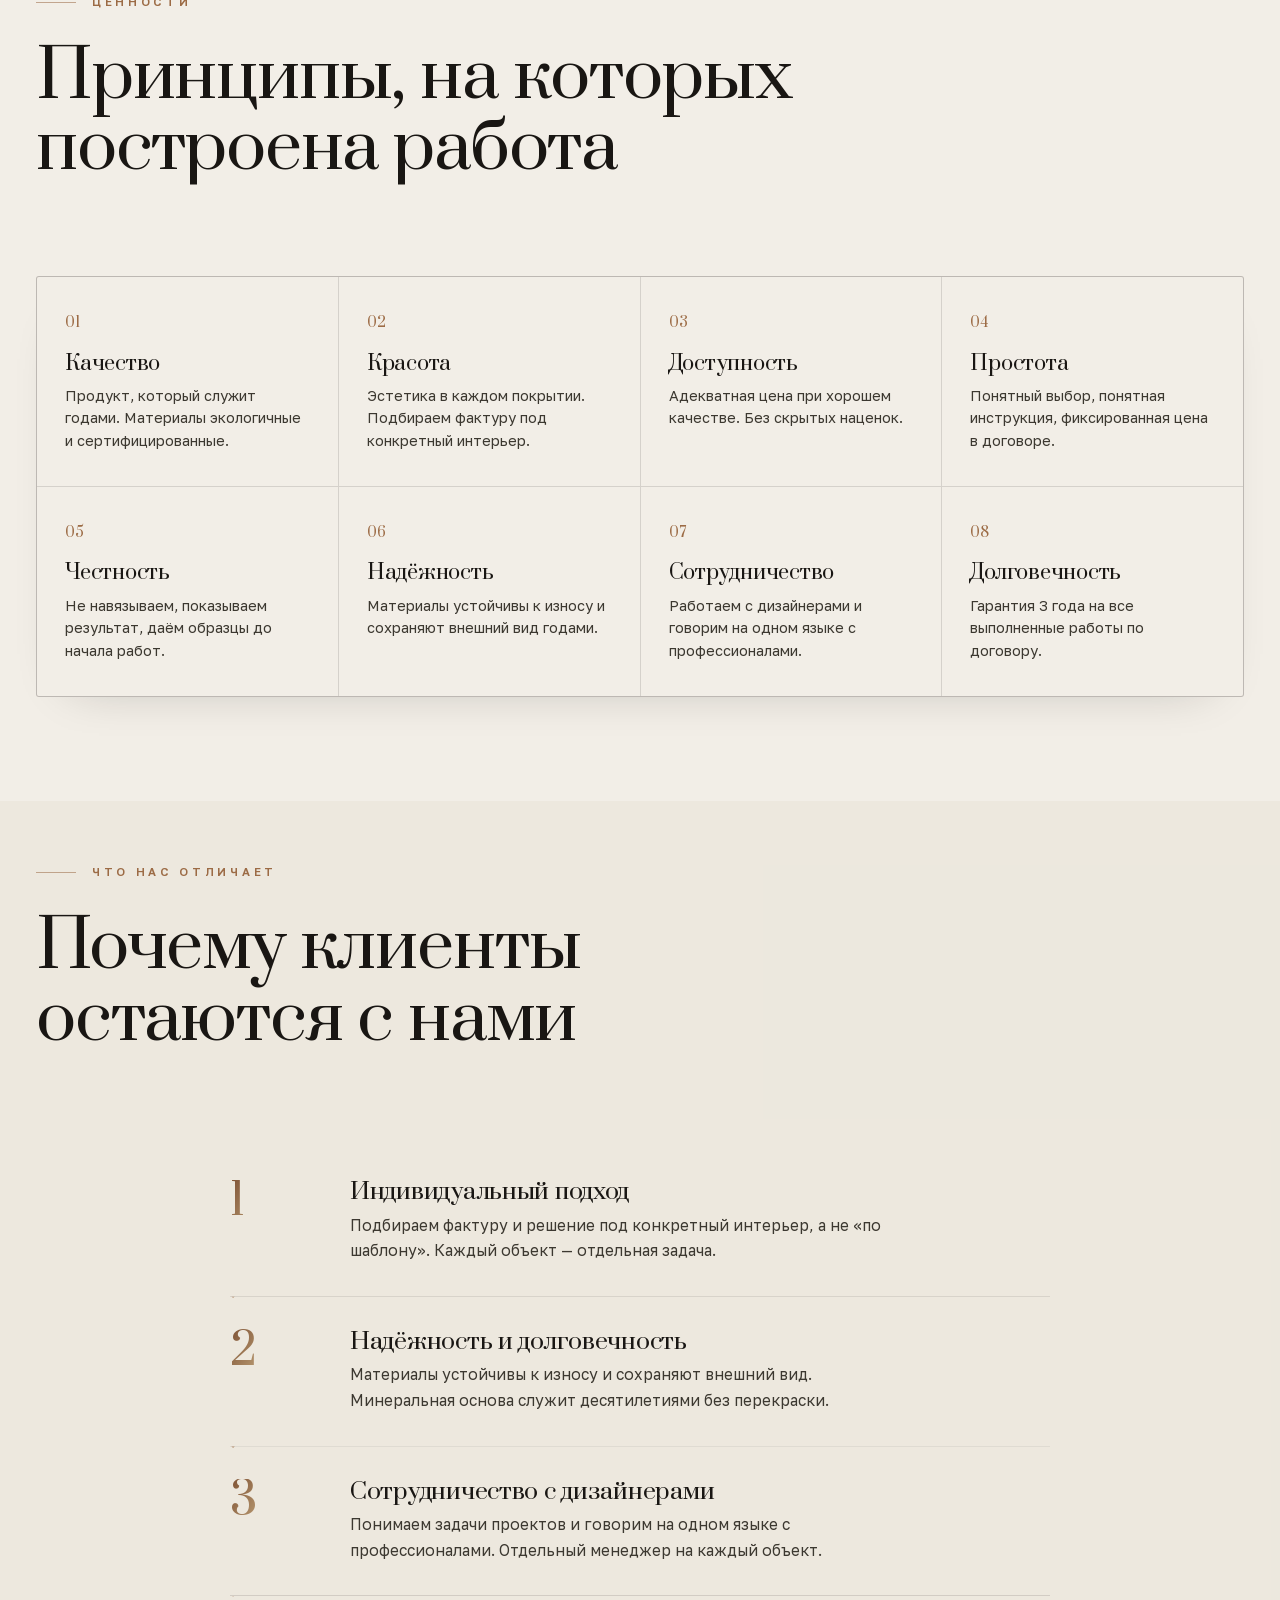
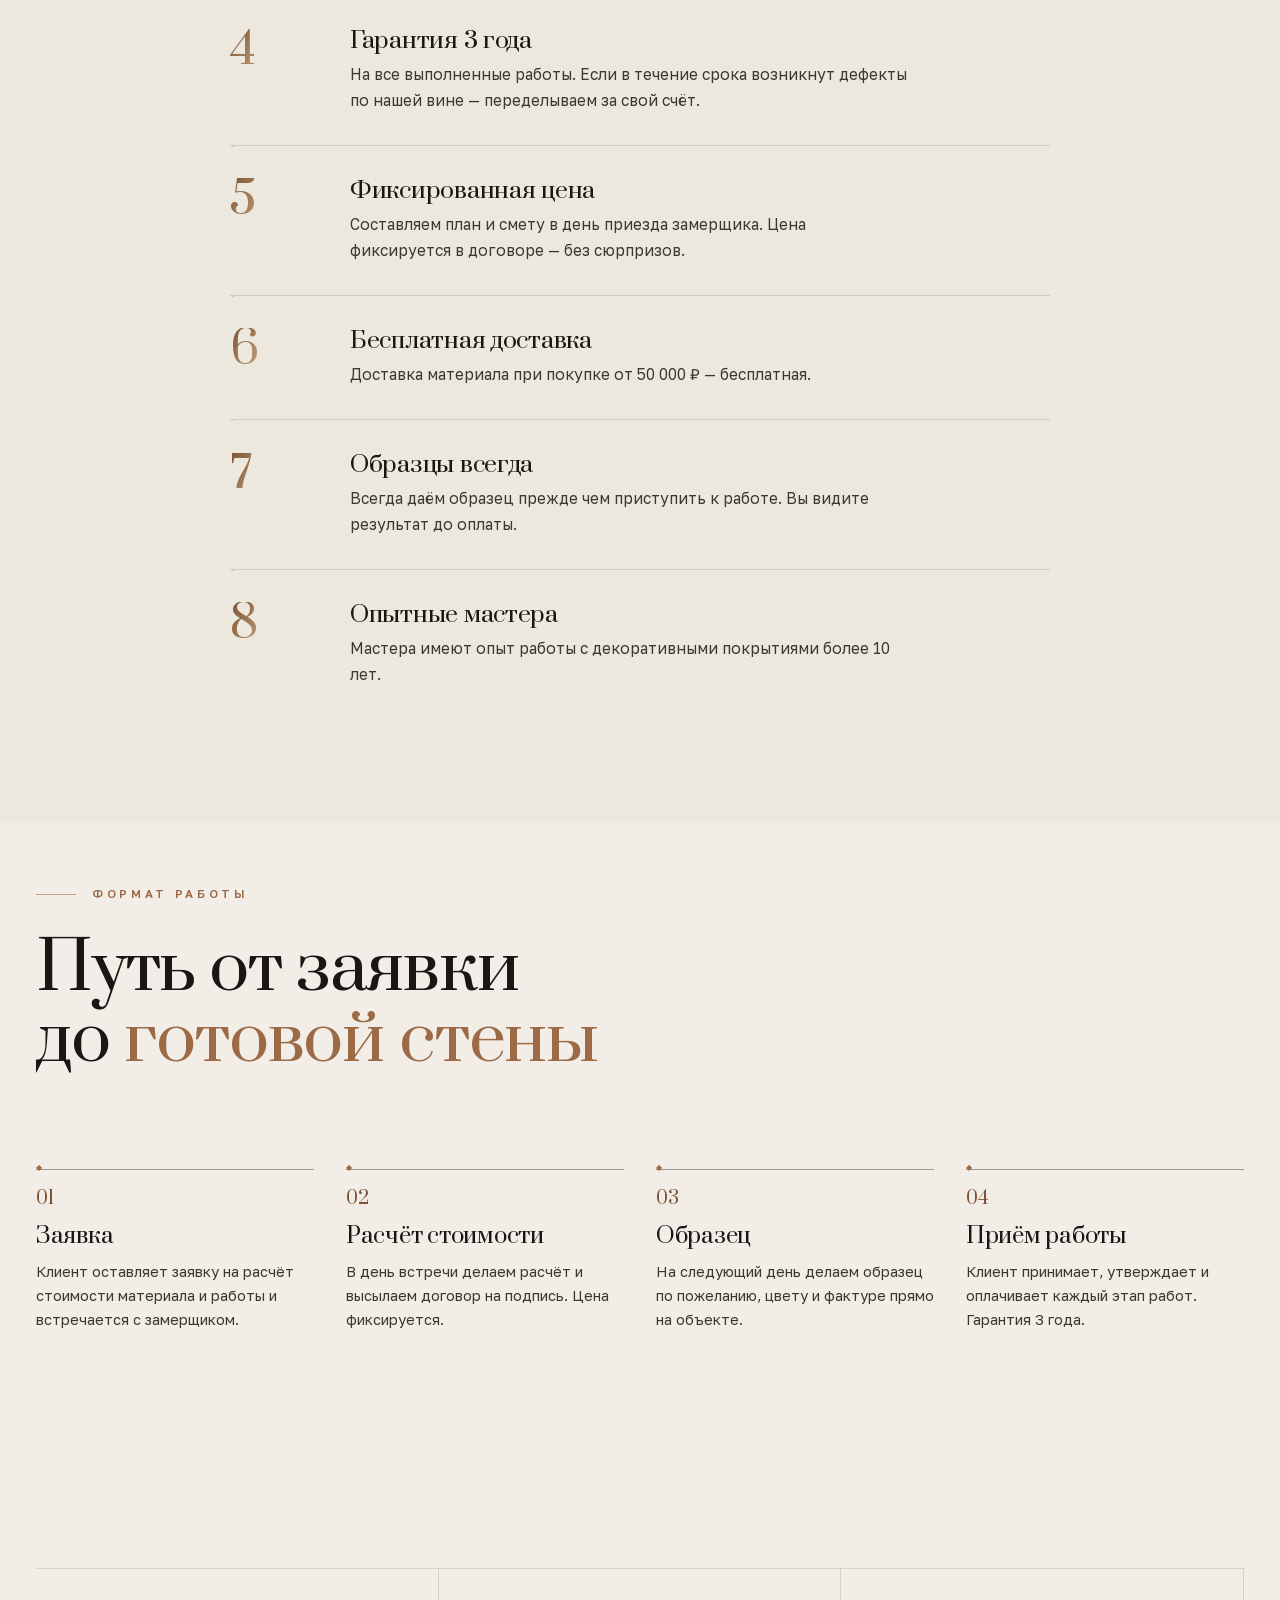
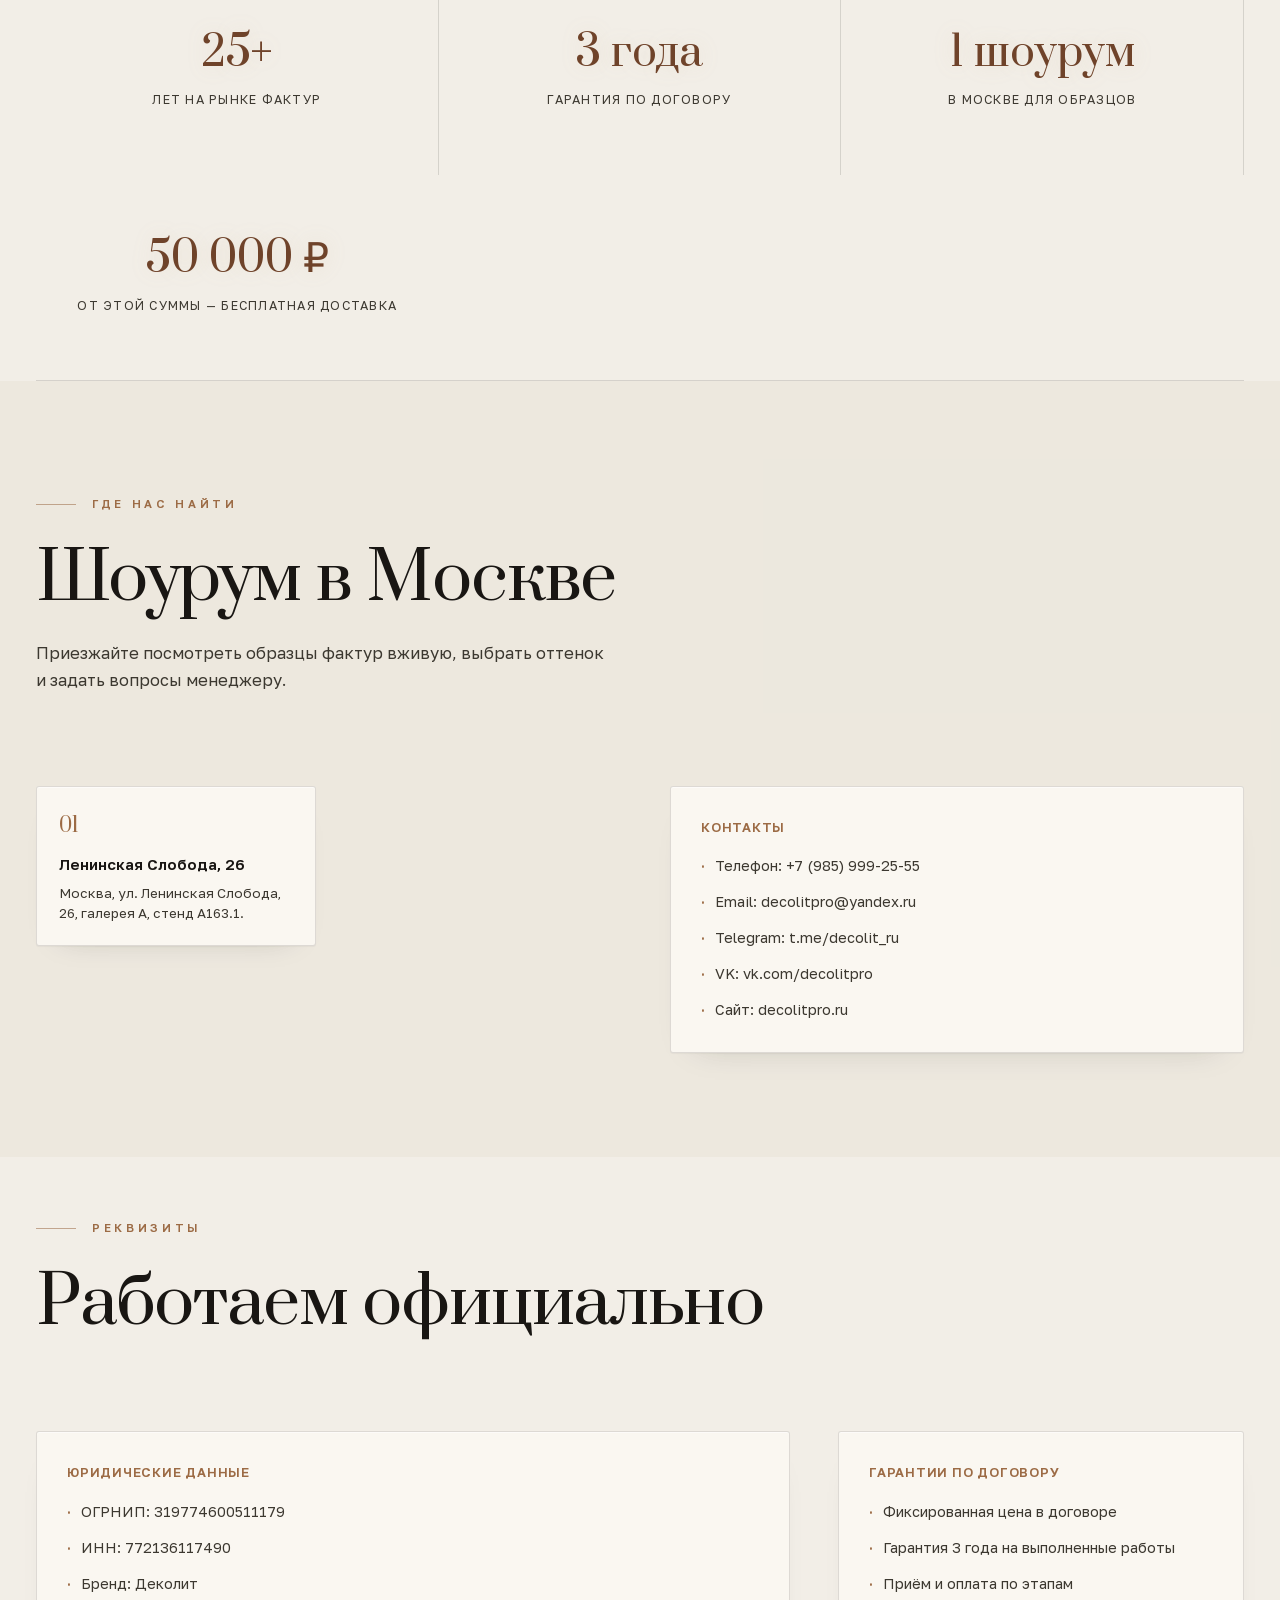
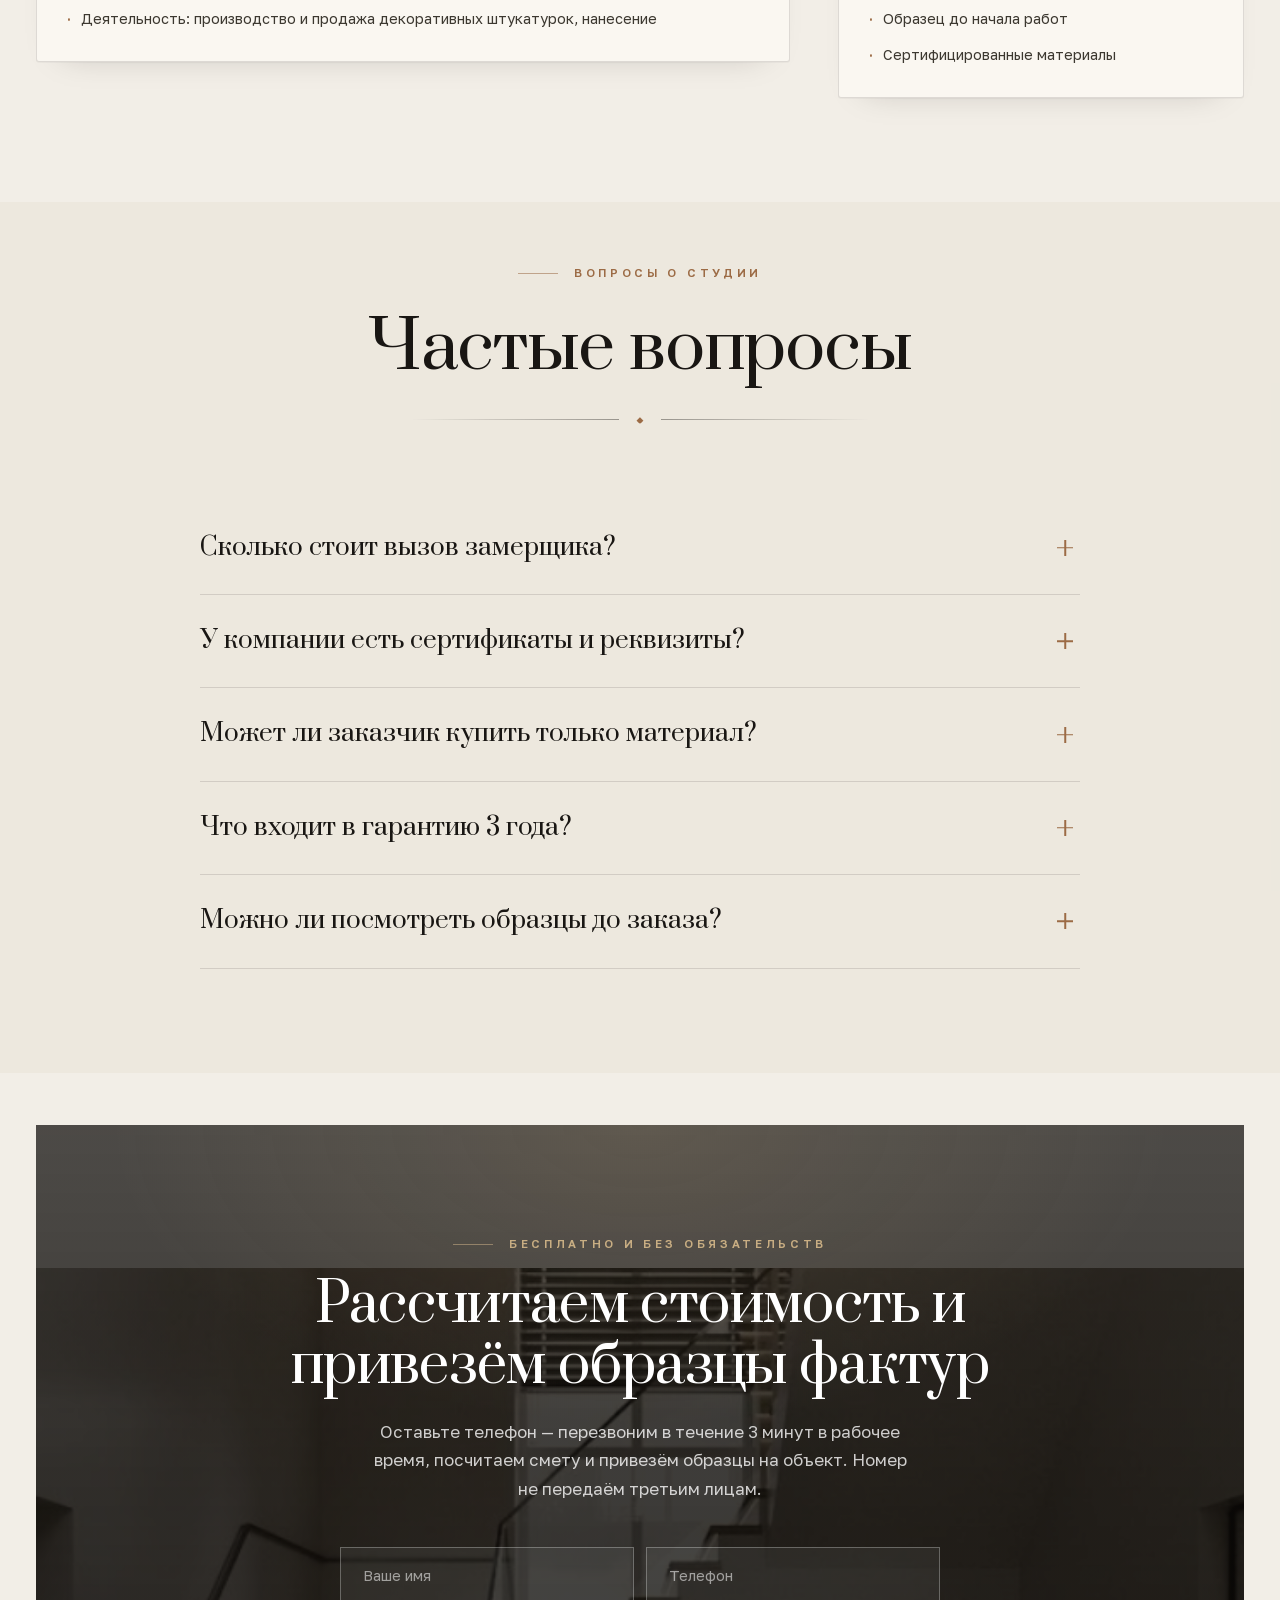
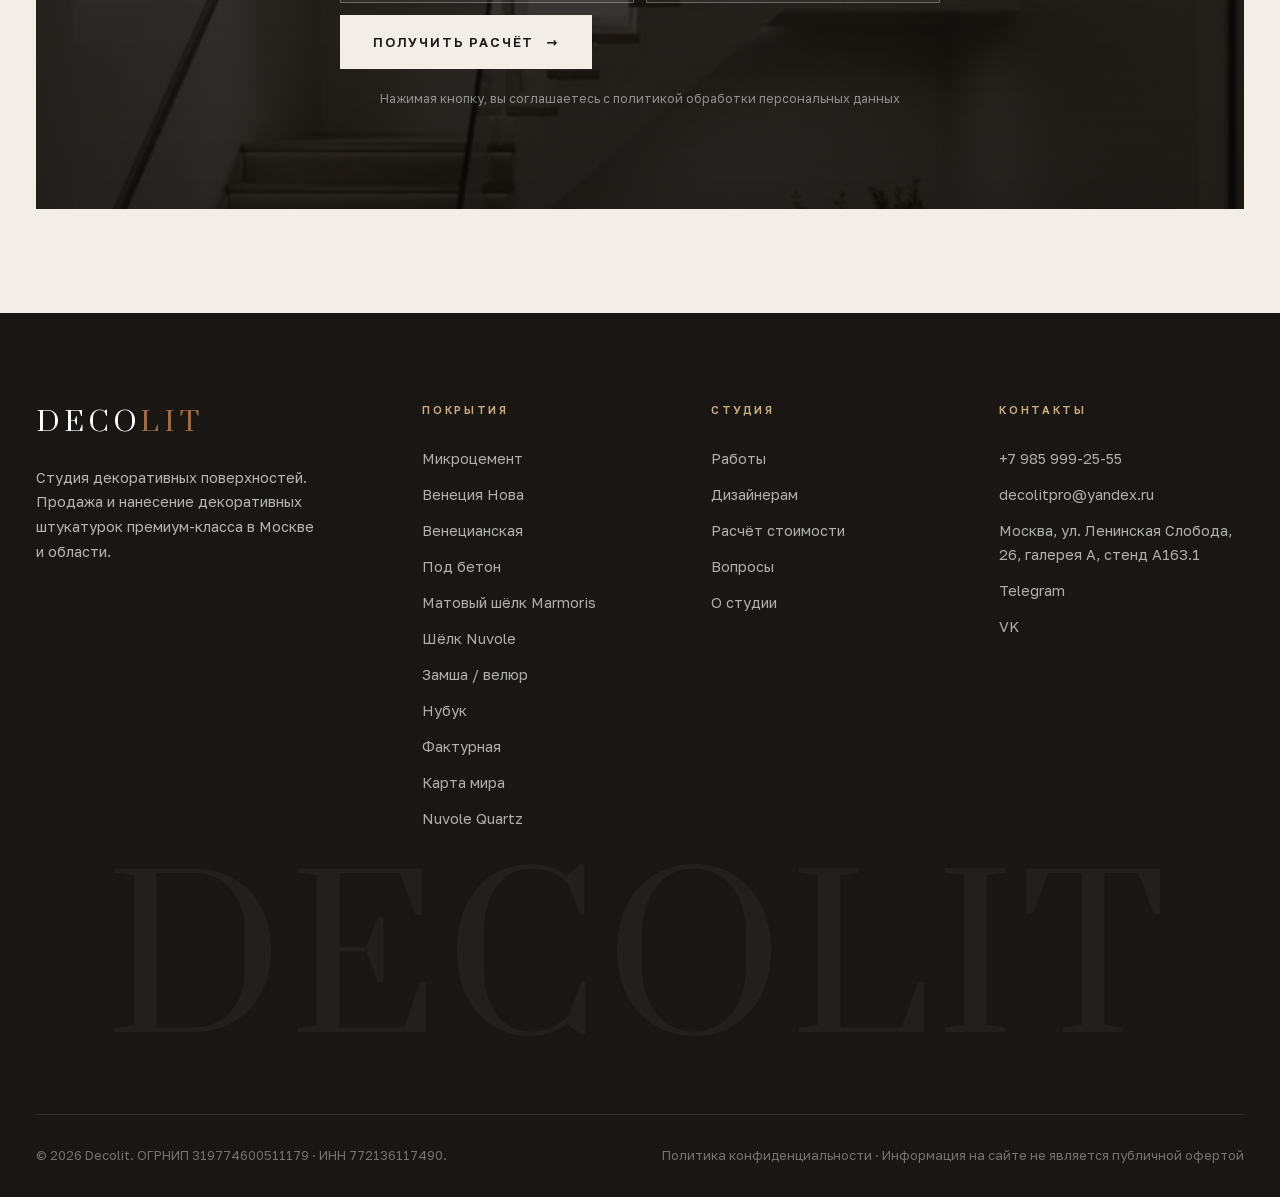
==== commit 24a2b2f7: "Block card image clicks with CSS" ====
--- a/site/o-studii.html
+++ b/site/o-studii.html
@@ -24,7 +24,7 @@
 <link rel="preload" href="assets/fonts/prata-cyr.woff2" as="font" type="font/woff2" crossorigin>
 <link rel="preload" href="assets/fonts/golos-cyr.woff2" as="font" type="font/woff2" crossorigin>
 <link rel="stylesheet" href="css/fonts.css">
-<link rel="stylesheet" href="css/style.css?v=logo-mark-v2">
+<link rel="stylesheet" href="css/style.css?v=no-card-lightbox-css-20260709">
 <link rel="stylesheet" href="css/service.css?v=a07075c-fresh">
 <link rel="stylesheet" href="css/effects.css">
 </head>
--- a/site/css/style.css
+++ b/site/css/style.css
@@ -527,7 +527,18 @@
 input[type=range]:focus-visible::-webkit-slider-thumb{box-shadow:0 0 0 1px var(--sand),0 0 0 6px rgba(201,174,131,.25)}
 .result{transition:opacity .25s ease,transform .25s cubic-bezier(.2,.6,.2,1)}
 
-/* просмотр фактур: приближаем изображение, а не всю страницу */
+/* карточки покрытий не открывают просмотрщик; lightbox нужен только галерее работ */
+.mat .swatch .surface,
+.sample-card .surface,
+.svc-hero .visual .surface{
+  pointer-events:none;
+}
+[data-works-gallery] .work,
+[data-works-gallery] .work .surface{
+  pointer-events:auto;
+}
+
+/* просмотр работ: приближаем изображение, а не всю страницу */
 .surface[data-zoom-src]{cursor:zoom-in}
 .zoom-viewer{
   position:fixed;inset:0;z-index:10000;display:none;background:rgba(12,10,8,.94);
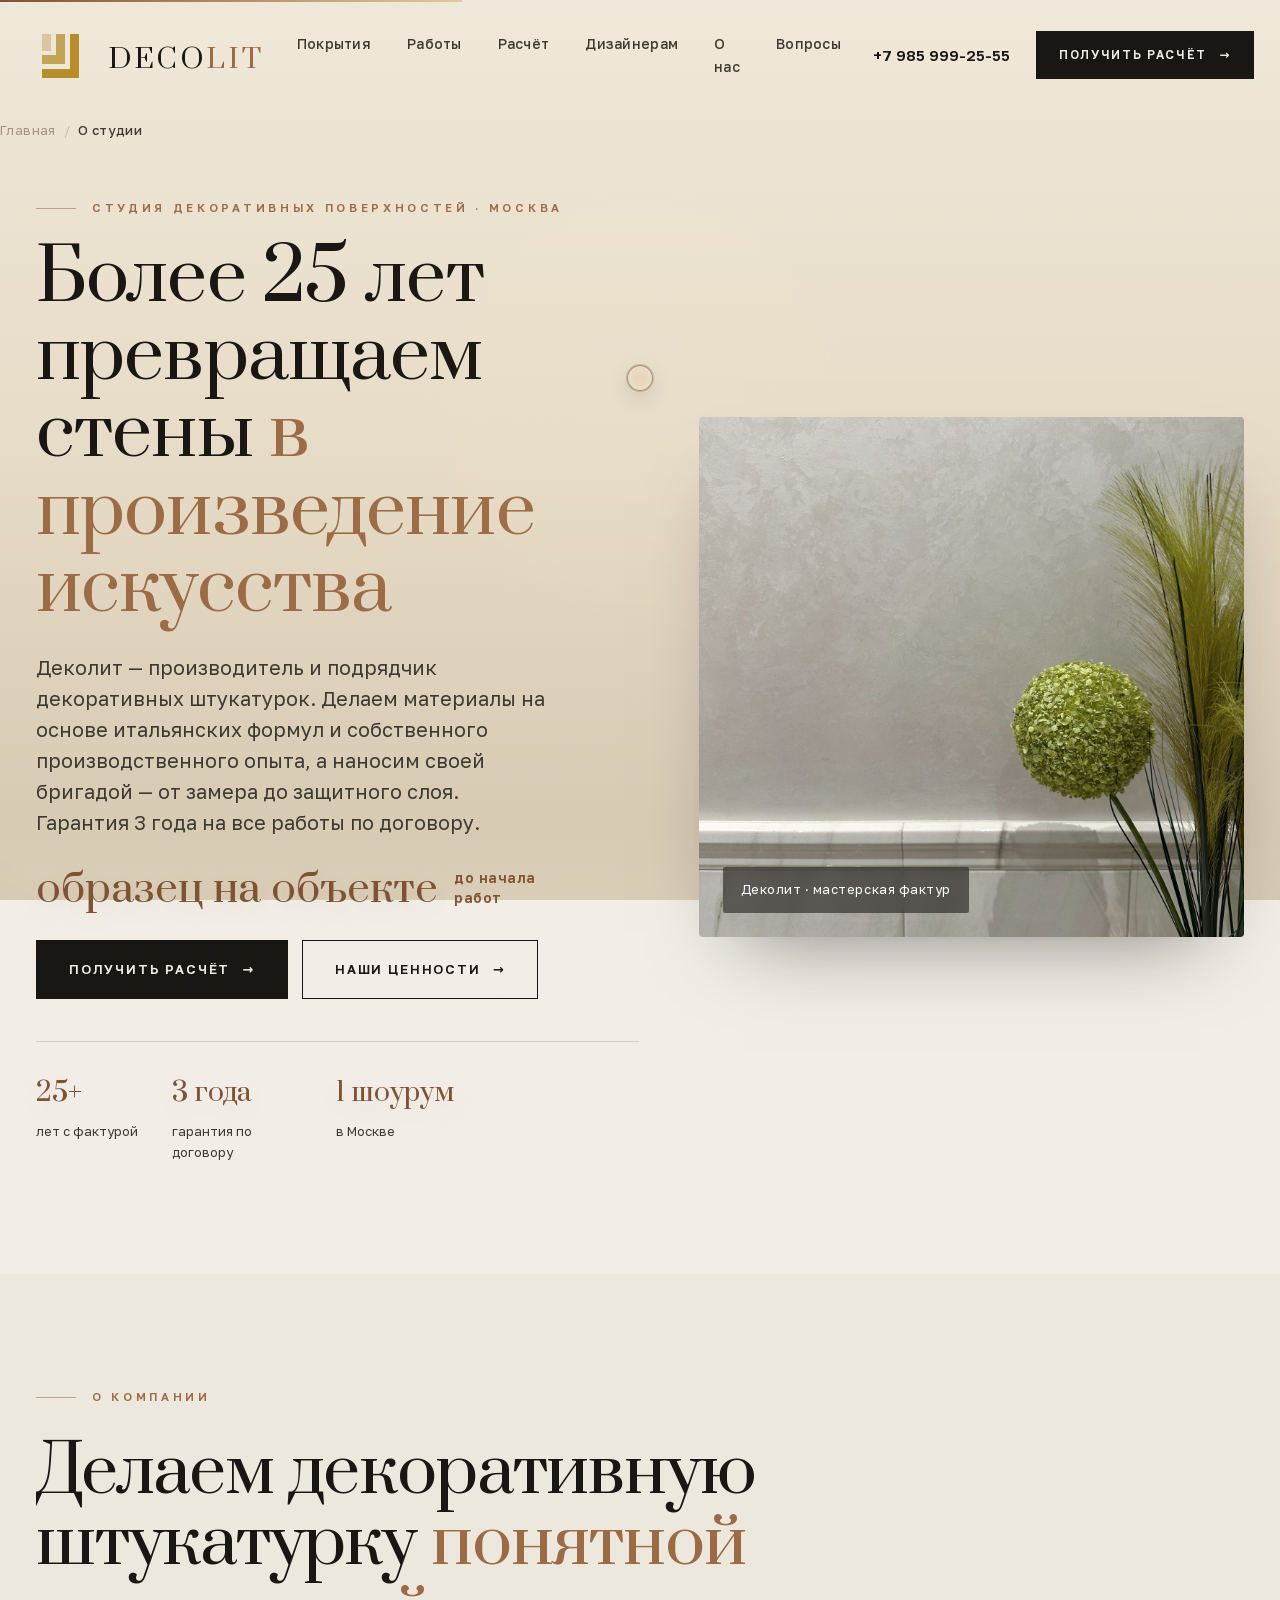
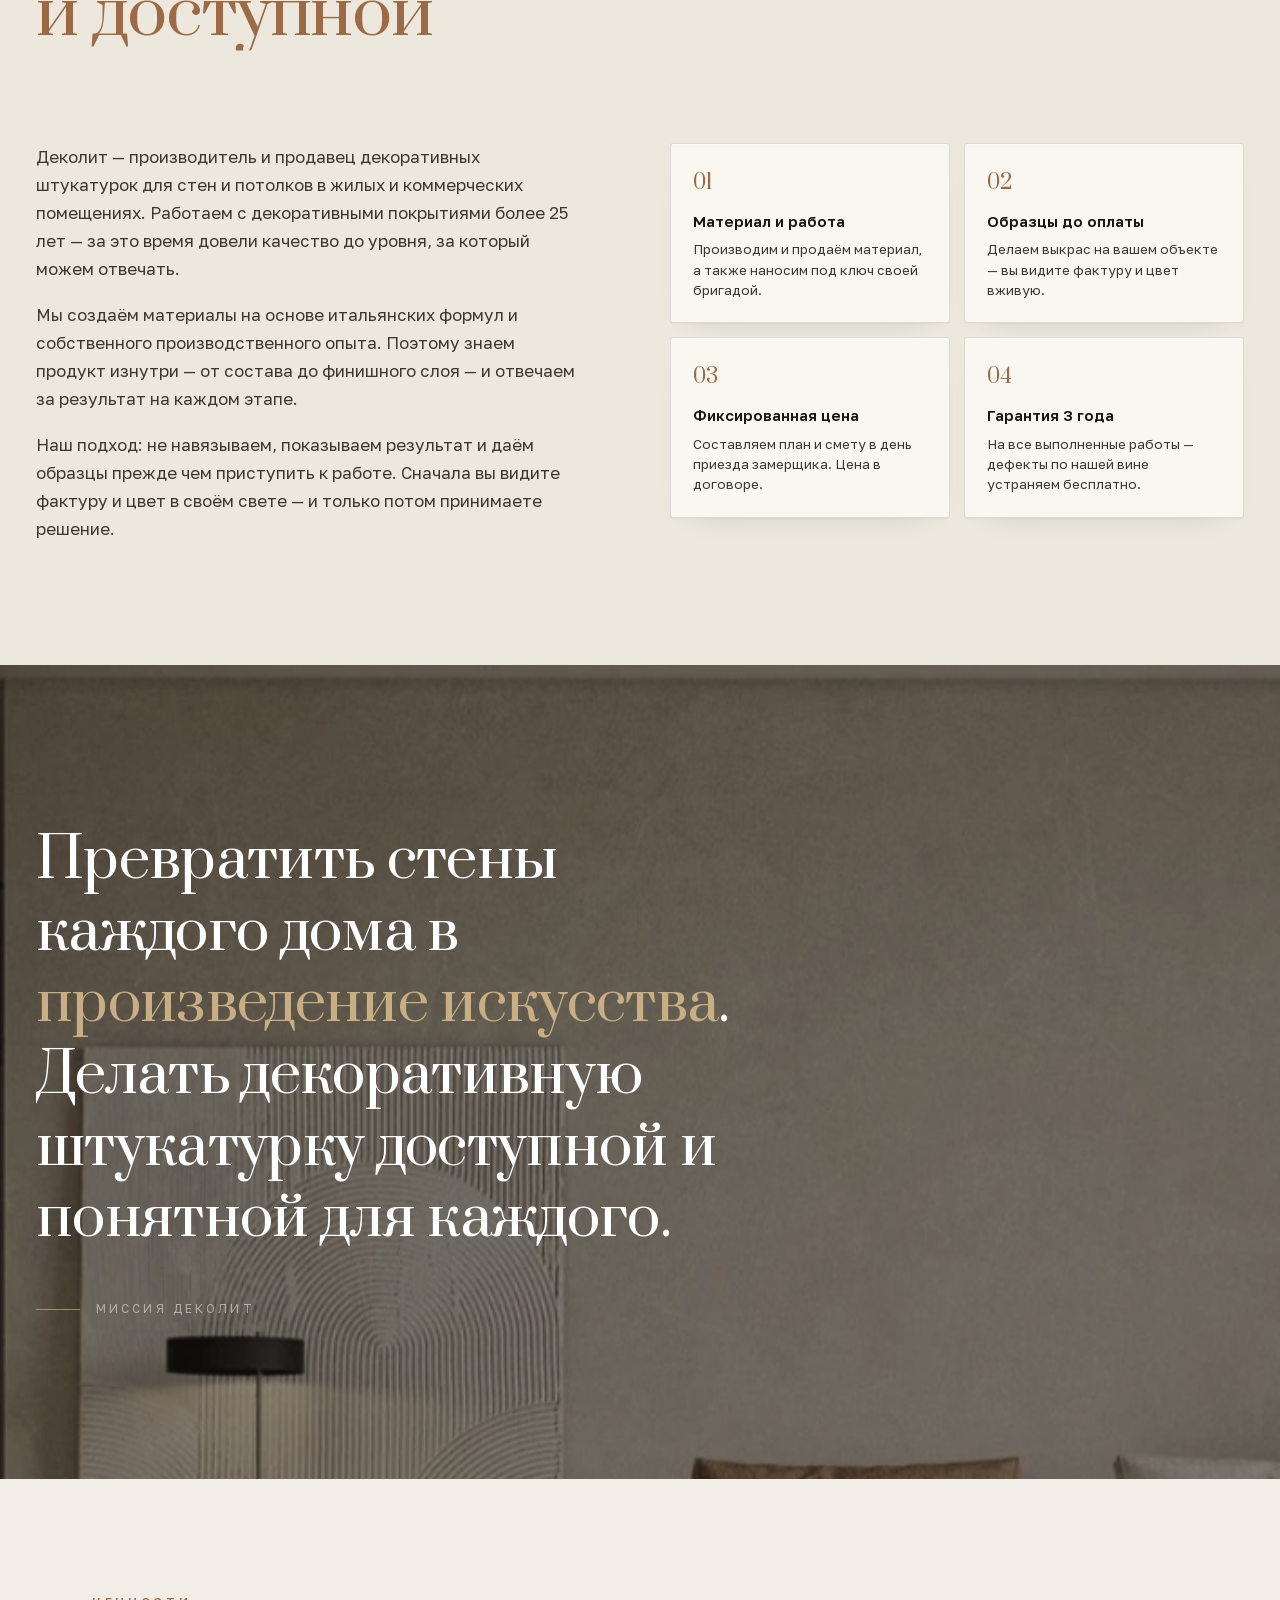
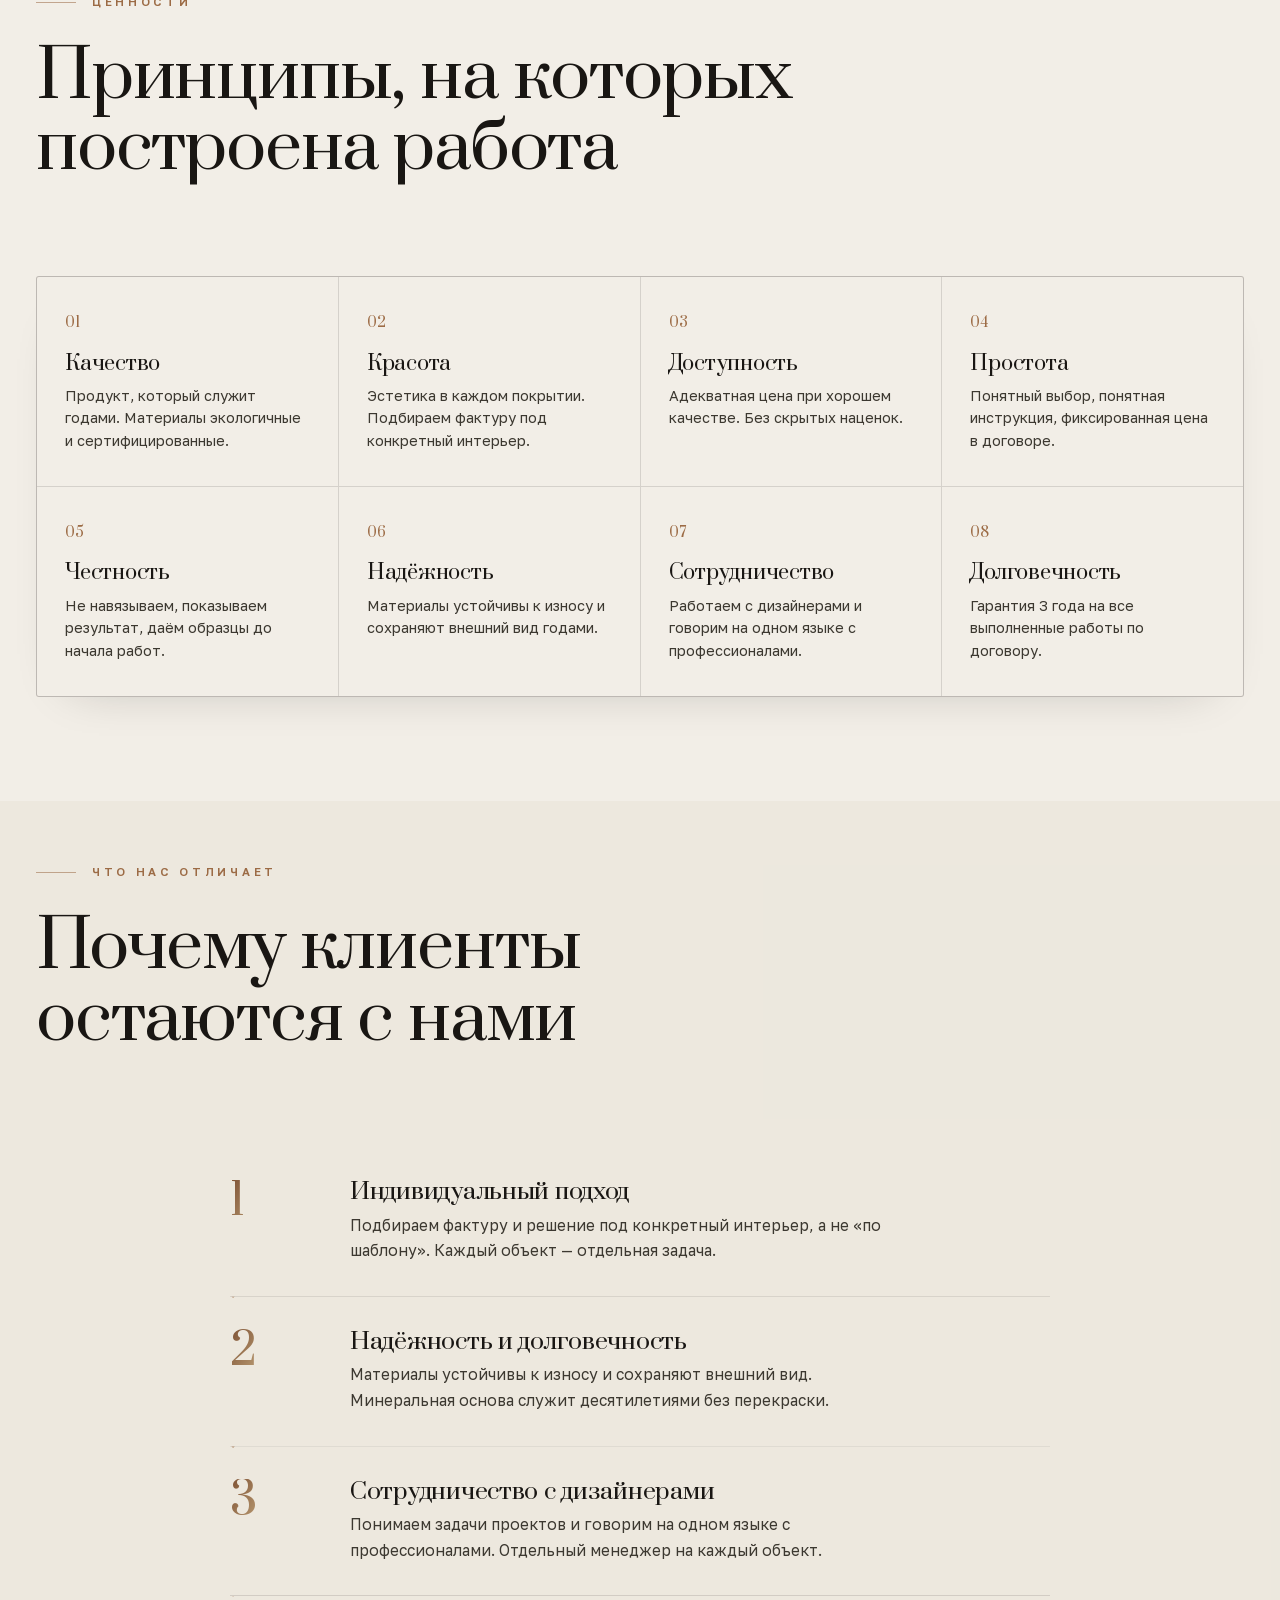
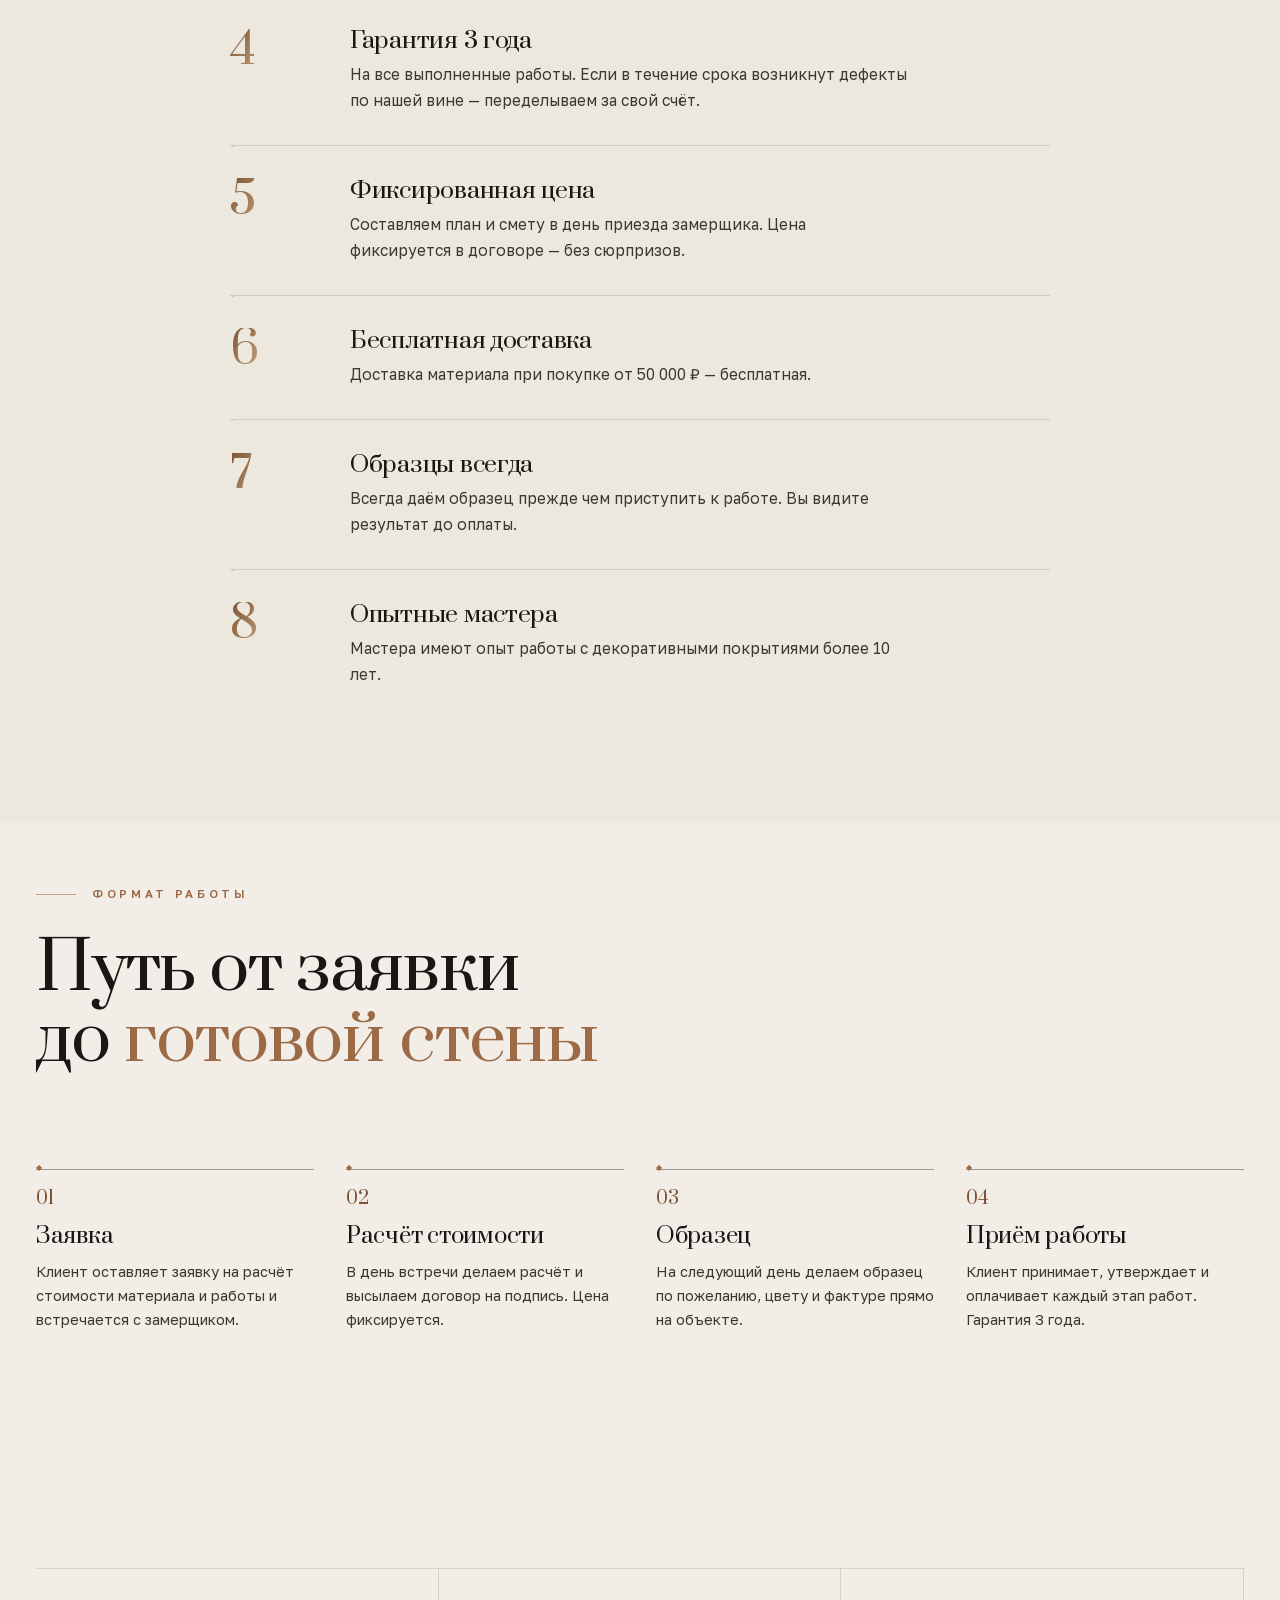
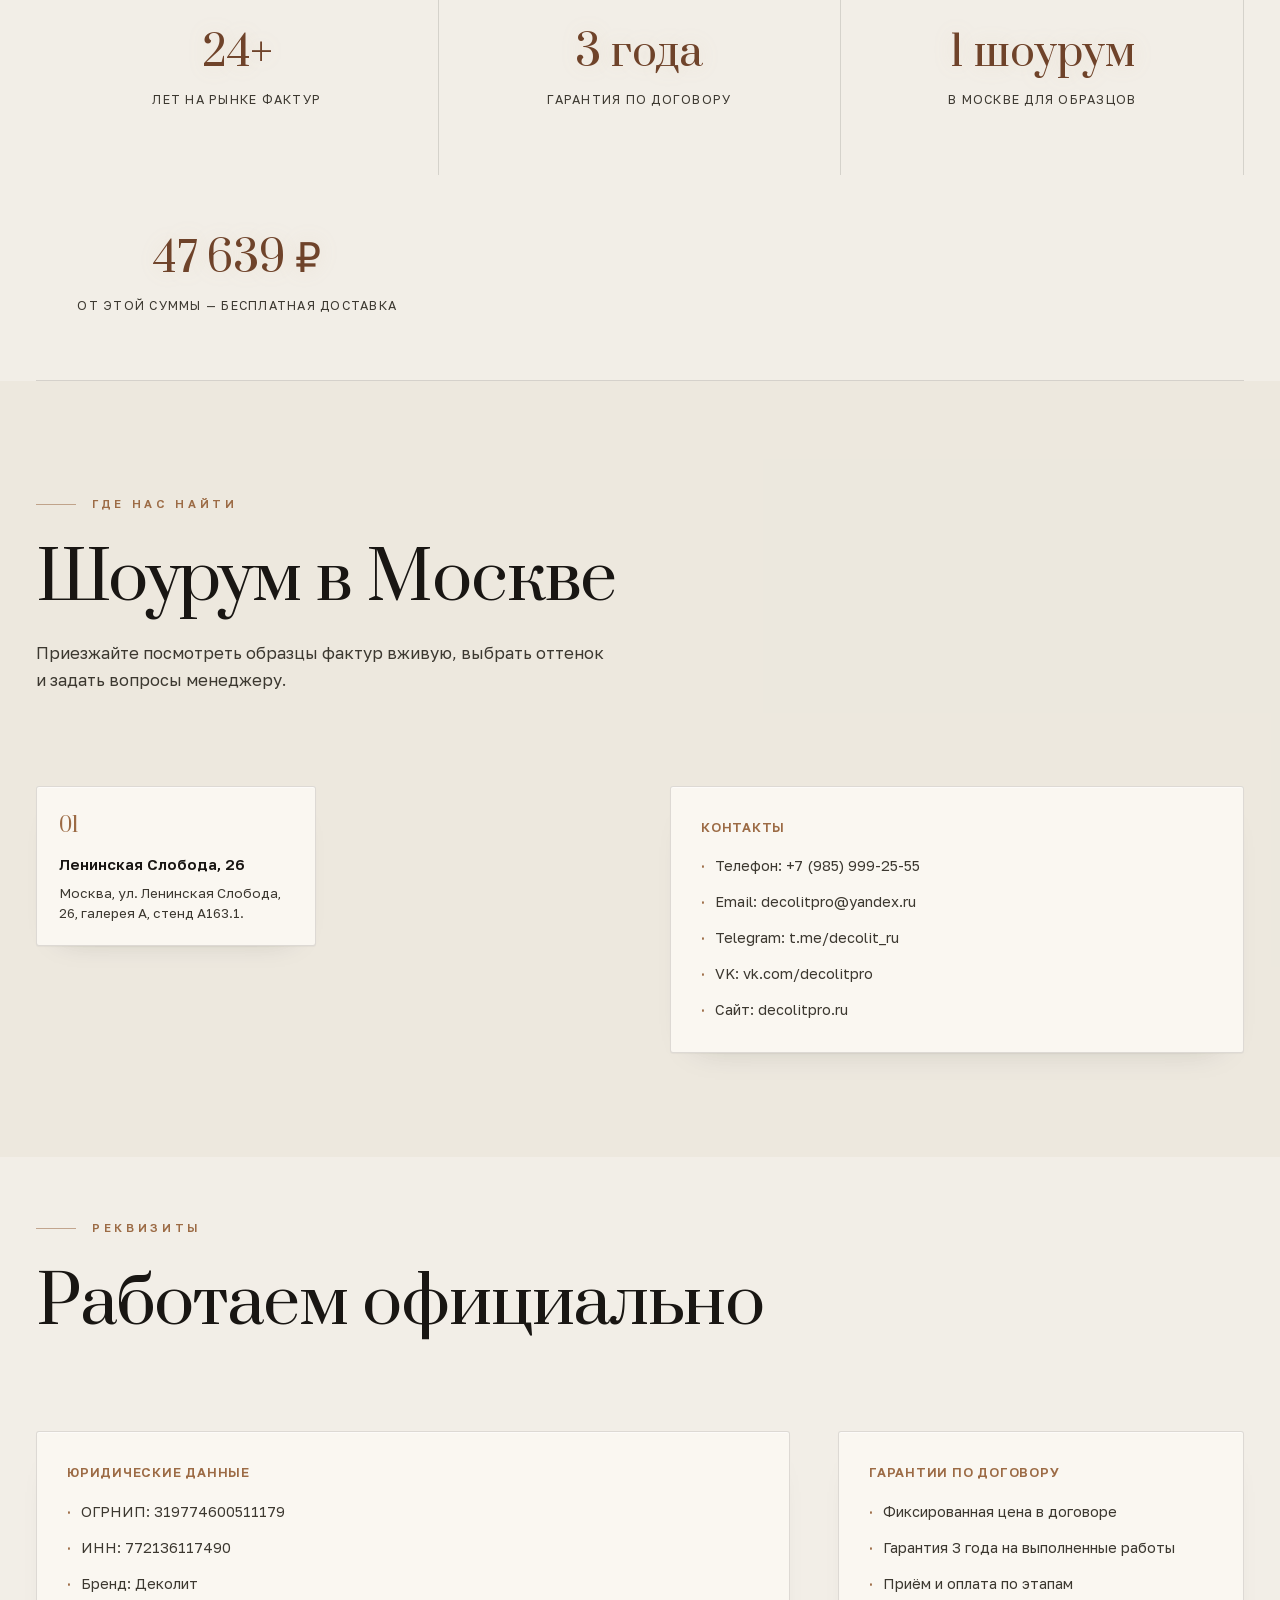
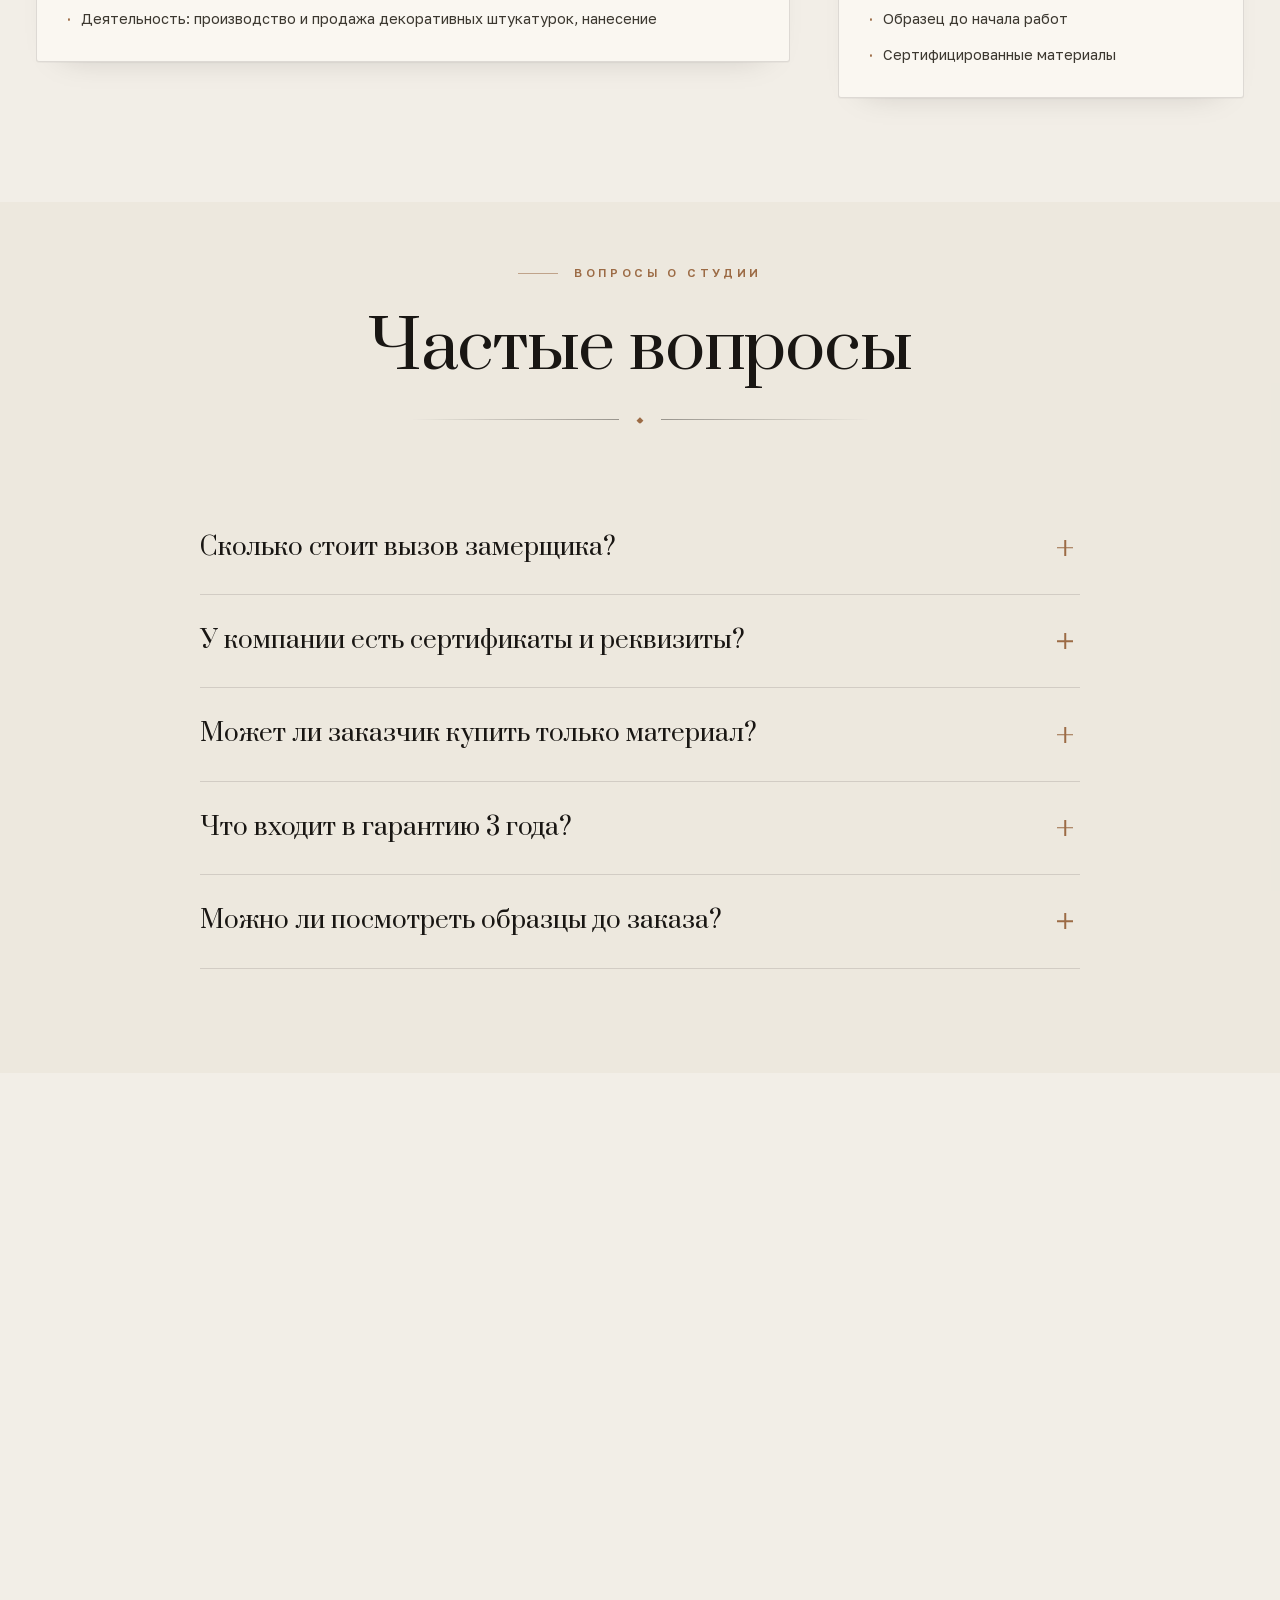
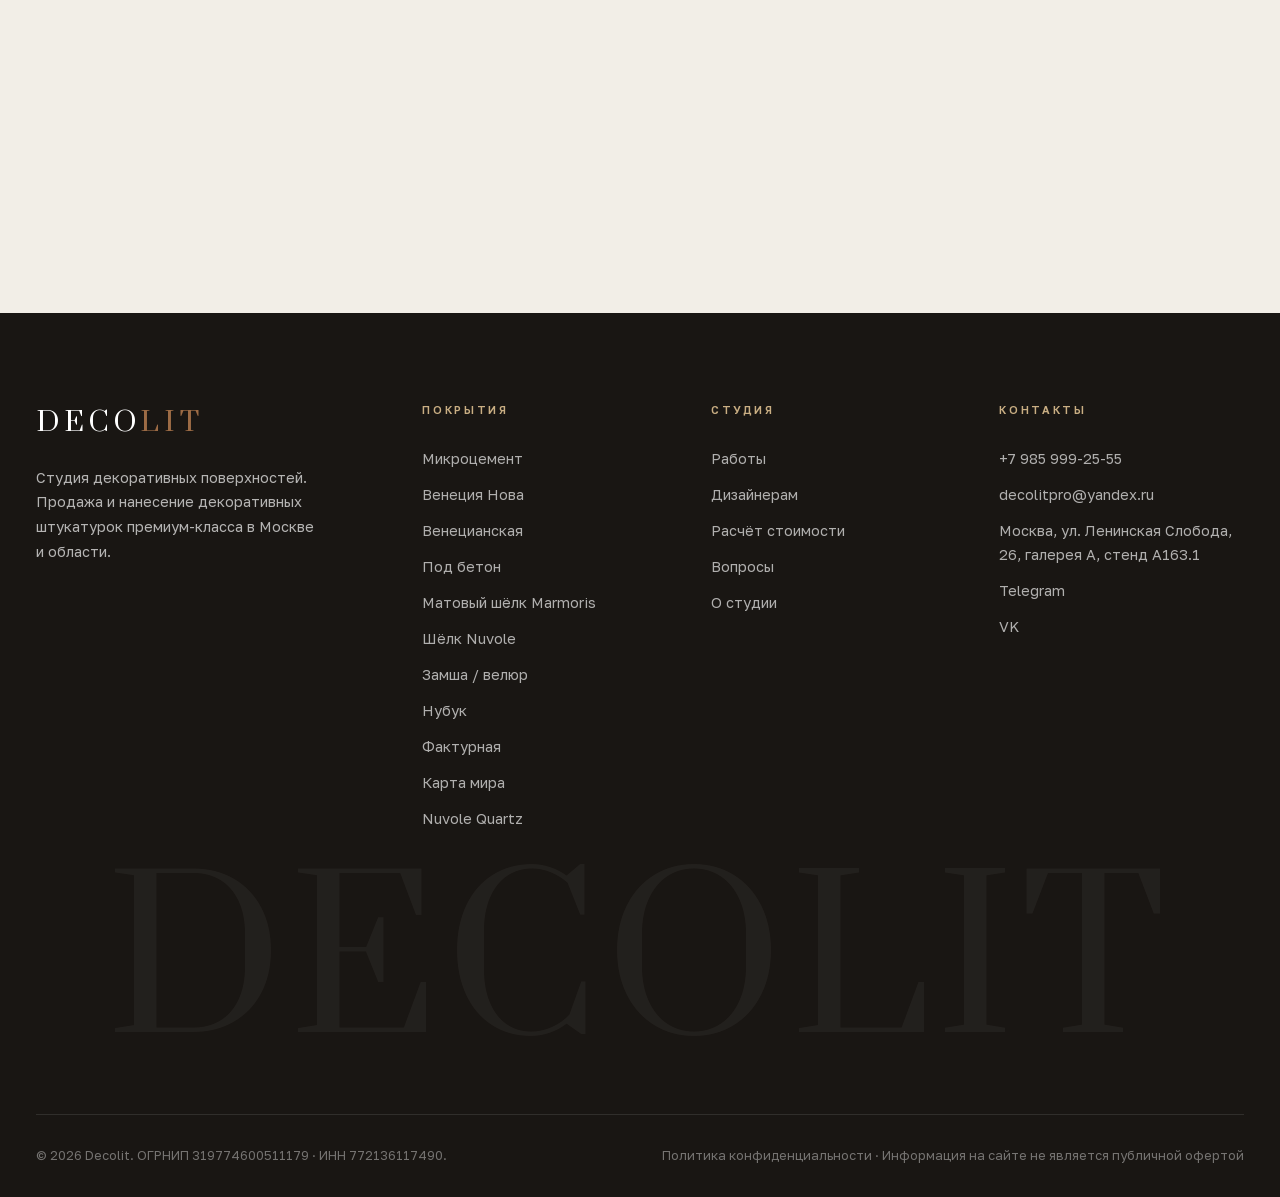
==== commit 4c20c561: "Update website social preview image" ====
--- a/site/o-studii.html
+++ b/site/o-studii.html
@@ -13,13 +13,13 @@
 <meta property="og:title" content="О студии Деколит — 25 лет с декоративными штукатурками в Москве · гарантия 3 года">
 <meta property="og:description" content="Деколит — производитель и подрядчик декоративных штукатурок в Москве. Более 25 лет с фактурами, своя бригада, образцы на объекте, гарантия 3 года, фиксированная цена в договоре.">
 <meta property="og:url" content="https://decolitpro.ru/o-studii.html">
-<meta property="og:image" content="https://decolitpro.ru/assets/img/og-image.png">
+<meta property="og:image" content="https://decolitpro.ru/assets/img/og-hero-20260801.png">
 <meta property="og:image:width" content="1717">
 <meta property="og:image:height" content="916">
 <meta name="twitter:card" content="summary_large_image">
 <meta name="twitter:title" content="О студии Деколит — 25 лет с декоративными штукатурками в Москве · гарантия 3 года">
 <meta name="twitter:description" content="Деколит — производитель и подрядчик декоративных штукатурок в Москве. Более 25 лет с фактурами, своя бригада, образцы на объекте, гарантия 3 года, фиксированная цена в договоре.">
-<meta name="twitter:image" content="https://decolitpro.ru/assets/img/og-image.png">
+<meta name="twitter:image" content="https://decolitpro.ru/assets/img/og-hero-20260801.png">
 <!-- О компании. Реквизиты и контакты подтверждены по decolitpro.ru. -->
 <link rel="preload" href="assets/fonts/prata-cyr.woff2" as="font" type="font/woff2" crossorigin>
 <link rel="preload" href="assets/fonts/golos-cyr.woff2" as="font" type="font/woff2" crossorigin>
@@ -344,7 +344,7 @@
       "@id": "https://decolitpro.ru/#organization",
       "name": "Деколит",
       "url": "https://decolitpro.ru/",
-      "image": "https://decolitpro.ru/assets/img/og-image.png",
+      "image": "https://decolitpro.ru/assets/img/og-hero-20260801.png",
       "telephone": "+79859992555",
       "email": "decolitpro@yandex.ru",
       "address": {
--- a/site/css/style.css
+++ b/site/css/style.css
@@ -56,10 +56,16 @@
 .tex-silk::before{background-image:url("../assets/img/materials/tilda-silk.png");background-position:center}
 .tex-suede::before{background-image:url("../assets/img/materials/tilda-ancoral.png");background-position:center 38%}
 .tex-texture::before{background-image:url("../assets/img/materials/tilda-fakturnaya.png")}
-.tex-hero::before{background-image:url("../assets/img/photo/hero-v2-green-leaves-bright.png");background-position:center}
+.tex-hero::before{
+  background-color:#eee4d0;
+  background-image:url("../assets/img/photo/hero-decorative-wall.png");
+  background-position:center center;
+  background-repeat:no-repeat;
+  background-size:cover;
+}
 /* единый тёплый колор-грейдинг для фактур-фото — убираем синеву, держим премиум-тон */
 .tex::before{filter:sepia(.14) saturate(.86) brightness(.97) contrast(1.02)}
-.tex-hero::before{filter:sepia(.08) saturate(.94) brightness(1.08) contrast(.97)}
+.tex-hero::before{filter:sepia(.2) saturate(.9) brightness(.82) contrast(1.04)}
 .tex.dark::before{filter:sepia(.18) saturate(.8) brightness(.6) contrast(1.04)}
 
 /* реальные фото объектов в галерее (cover, тёплый грейд) */
@@ -123,16 +129,20 @@
   background:url("data:image/svg+xml,%3Csvg width='52' height='52' viewBox='0 0 52 52' xmlns='http://www.w3.org/2000/svg'%3E%3Crect x='6' y='6' width='9' height='17' fill='%23D9C79F'/%3E%3Crect x='20' y='6' width='9' height='30' fill='%23C3A356'/%3E%3Crect x='6' y='27' width='23' height='9' fill='%23C3A356'/%3E%3Crect x='34' y='6' width='9' height='40' fill='%23B68D28'/%3E%3Crect x='6' y='41' width='37' height='9' fill='%23B68D28'/%3E%3C/svg%3E") center/contain no-repeat;
 }
 .logo b{color:var(--accent);font-weight:400}
-.hero-page header:not(.scrolled){color:#fff}
-.hero-page header:not(.scrolled) .logo b{color:var(--sand)}
-.hero-page header:not(.scrolled) .logo{color:#fff;text-shadow:none}
+.hero-page header:not(.scrolled){
+  color:var(--ink);background:rgba(238,228,208,.88);
+  backdrop-filter:blur(14px);-webkit-backdrop-filter:blur(14px);
+  box-shadow:0 1px 0 rgba(25,22,19,.08);
+}
+.hero-page header:not(.scrolled) .logo b{color:var(--accent-deep)}
+.hero-page header:not(.scrolled) .logo{color:var(--ink);text-shadow:none}
 .hero-page header:not(.scrolled) .logo::before{background-color:transparent}
-.hero-page header:not(.scrolled) .nav-links a{color:rgba(255,255,255,.85)}
-.hero-page header:not(.scrolled) .nav-links a:hover{color:#fff}
-.hero-page header:not(.scrolled) .phone{color:#fff}
-.hero-page header:not(.scrolled) .btn{background:transparent;color:#fff;border-color:rgba(255,255,255,.5)}
-.hero-page header:not(.scrolled) .btn:hover{background:#fff;color:var(--ink);border-color:#fff}
-.hero-page header:not(.scrolled) .burger span{background:#fff}
+.hero-page header:not(.scrolled) .nav-links a{color:var(--graphite)}
+.hero-page header:not(.scrolled) .nav-links a:hover{color:var(--accent-deep)}
+.hero-page header:not(.scrolled) .phone{color:var(--ink)}
+.hero-page header:not(.scrolled) .btn{background:var(--ink);color:#fff;border-color:var(--ink)}
+.hero-page header:not(.scrolled) .btn:hover{background:var(--accent-deep);color:#fff;border-color:var(--accent-deep)}
+.hero-page header:not(.scrolled) .burger span{background:var(--ink)}
 .nav-links{display:flex;gap:36px;font-size:14px;font-weight:500;letter-spacing:.02em}
 .nav-links a{position:relative;padding:4px 0;color:var(--graphite);transition:color .25s}
 .nav-links a::after{content:"";position:absolute;left:0;bottom:0;width:0;height:1px;background:currentColor;transition:width .3s}
@@ -150,26 +160,34 @@
 .mobile-nav .x{position:absolute;top:28px;right:28px;font-size:32px;background:none;border:0;cursor:pointer;color:var(--bg)}
 
 /* ---------- hero ---------- */
-.hero{min-height:100svh;display:flex;align-items:flex-end;position:relative;padding-top:132px;padding-bottom:84px;color:#fff;overflow:hidden}
+.hero{min-height:100svh;display:flex;align-items:flex-end;position:relative;padding-top:132px;padding-bottom:143px;color:#fff;overflow:hidden}
 .hero-bg{position:absolute;inset:0;z-index:-2}
 .hero-bg::before{animation:kenburns 22s ease-in-out infinite alternate}
 @keyframes kenburns{from{transform:scale(1)}to{transform:scale(1.09)}}
 .hero-bg::after{content:"";position:absolute;inset:0;background:
-  linear-gradient(90deg,rgba(8,6,4,.12) 0%,rgba(8,6,4,.08) 34%,rgba(8,6,4,.05) 68%,rgba(8,6,4,.13) 100%),
-  linear-gradient(180deg,rgba(10,8,6,.03) 0%,transparent 32%,rgba(8,6,4,.18) 100%)}
-.hero-inner{width:100%;max-width:var(--maxw);margin:0 auto;padding:0 36px;position:relative}
+  radial-gradient(ellipse 58% 72% at 22% 48%,rgba(232,211,174,.2) 0%,rgba(210,186,148,.1) 38%,transparent 70%),
+  linear-gradient(90deg,rgba(27,18,12,.7) 0%,rgba(38,25,16,.66) 38%,rgba(72,48,29,.4) 58%,rgba(80,54,32,.12) 78%,rgba(20,14,10,.08) 100%),
+  linear-gradient(180deg,rgba(18,12,8,.12),transparent 48%,rgba(18,12,8,.34))}
+.hero-inner{
+  width:56%;max-width:none;margin:0;padding:0 42px 0 max(36px,calc((100vw - var(--maxw))/2 + 36px));
+  position:relative;
+}
 .hero .eyebrow{margin-top:20px}
-.hero h1{font-size:clamp(44px,8vw,108px);line-height:1.04;text-shadow:0 4px 60px rgba(0,0,0,.45);margin-top:24px;max-width:14ch}
-.hero h1 em{font-style:normal;color:var(--sand);position:relative;white-space:nowrap}
-.hero h1 em::after{content:"";position:absolute;left:2%;right:2%;bottom:.06em;height:1px;background:var(--sand);opacity:.65}
-.hero-sub{max-width:540px;margin:32px 0 44px;font-size:clamp(16px,1.8vw,19px);color:rgba(255,255,255,.85);line-height:1.6;font-weight:400}
-.hero .eyebrow-light{color:var(--sand);font-weight:600;text-shadow:none}
+.hero h1{font-size:clamp(44px,5.2vw,72px);line-height:1.06;color:#fff;text-shadow:0 4px 42px rgba(0,0,0,.36);margin-top:24px;max-width:100%}
+.hero h1 em{display:block;font-style:normal;color:#d6b77f;position:relative;white-space:normal}
+.hero h1 em::after{content:"";position:absolute;left:2%;right:2%;bottom:.06em;height:1px;background:#d6b77f;opacity:.56}
+.hero-sub{max-width:500px;margin:28px 0 38px;font-size:clamp(16px,1.6vw,18px);color:rgba(255,255,255,.86);line-height:1.6;font-weight:400}
+.hero .eyebrow-light{color:#d6b77f;font-weight:700;text-shadow:0 2px 18px rgba(0,0,0,.2)}
 .hero .eyebrow::before{opacity:.55}
-.hero .btn-light{background:var(--bg);color:var(--ink);border-color:var(--bg)}
-.hero .btn-light:hover{background:var(--sand);border-color:var(--sand);color:var(--ink)}
+.hero .btn-light{background:#f4efe7;color:var(--ink);border-color:#f4efe7}
+.hero .btn-light:hover{background:#d6b77f;border-color:#d6b77f;color:var(--ink)}
 .hero .btn-outline-light{background:transparent;color:#fff;border-color:rgba(255,255,255,.45)}
 .hero .btn-outline-light:hover{background:#fff;color:var(--ink);border-color:#fff}
-.hero-cta{display:flex;gap:16px;flex-wrap:wrap;align-items:center}
+.hero-cta{display:flex;gap:28px;flex-wrap:wrap;align-items:center}
+.hero-cta .btn,.hero-link{flex:0 0 auto}
+.hero-link{display:inline-flex;align-items:center;gap:12px;padding:14px 8px;color:#fff;font-size:12px;font-weight:700;letter-spacing:.12em;text-transform:uppercase;white-space:nowrap;border-bottom:1px solid rgba(255,255,255,.52)}
+.hero-link span{color:#d6b77f;transition:transform .25s}
+.hero-link:hover span{transform:translateX(5px)}
 .hero-meta{display:flex;gap:0;margin-top:64px;flex-wrap:wrap;position:relative}
 .hero-meta::before{content:"";position:absolute;left:0;right:0;top:0;height:1px;background:rgba(255,255,255,.18);transform:scaleX(0);transform-origin:left;transition:transform 1.1s cubic-bezier(.2,.6,.2,1)}
 .hero-meta.counter-group-in::before{transform:scaleX(1)}
@@ -203,6 +221,16 @@
 .work.w6{grid-column:span 6;min-height:340px}
 .works-cta{margin-top:48px;display:flex;justify-content:center}
 .works-cta .btn{cursor:pointer}
+.faq .a a{color:var(--accent-deep);text-decoration:underline;text-decoration-thickness:1px;text-underline-offset:4px}
+.faq .a a:hover{color:var(--accent)}
+
+/* ---------- цветовая палитра ---------- */
+.palette-hero{padding:84px 0 54px;text-align:center}
+.palette-hero h1{margin:14px auto 18px;max-width:900px}
+.palette-hero p{max-width:760px;margin:0 auto;color:var(--graphite)}
+.palette-stack{max-width:1120px;margin:0 auto;padding:0 36px 110px}
+.palette-sheet{display:block;width:100%;height:auto;background:var(--paper)}
+.palette-note{margin:0 auto 42px;padding:18px 22px;max-width:1120px;border:1px solid var(--line);color:var(--graphite);font-size:14px}
 .sample-grid{display:grid;grid-template-columns:repeat(4,1fr);gap:20px}
 .sample-grid-microcement{grid-template-columns:repeat(3,1fr)}
 .sample-card{background:var(--paper);border:1px solid var(--line);overflow:hidden}
@@ -279,22 +307,40 @@
 }
 
 /* ---------- материалы (экспонаты) ---------- */
-.materials{display:grid;grid-template-columns:repeat(3,1fr);gap:24px}
-.mat{background:var(--paper);border:1px solid var(--line);overflow:hidden;display:flex;flex-direction:column;transition:transform .45s cubic-bezier(.2,.6,.2,1),box-shadow .45s}
+.materials{display:grid;grid-template-columns:repeat(3,1fr);grid-auto-rows:1fr;gap:24px}
+.mat{height:100%;background:var(--paper);border:1px solid var(--line);overflow:hidden;display:flex;flex-direction:column;transition:transform .45s cubic-bezier(.2,.6,.2,1),box-shadow .45s}
 .mat:hover{transform:translateY(-8px);box-shadow:0 32px 64px -32px rgba(25,22,19,.45)}
 .mat .swatch{height:260px;position:relative}
 .mat .swatch::after{content:"";position:absolute;inset:14px;border:1px solid rgba(255,255,255,.35);pointer-events:none;z-index:2}
 .mat .swatch .surface{position:absolute;inset:0;transition:transform .9s cubic-bezier(.2,.6,.2,1)}
 .mat:hover .swatch .surface{transform:scale(1.06)}
 .mat .body{padding:30px 30px 34px;display:flex;flex-direction:column;gap:15px;flex:1}
-.mat .top{display:flex;justify-content:space-between;align-items:baseline;gap:14px}
+.mat .top{display:flex;justify-content:space-between;align-items:baseline;gap:14px;min-height:60px}
 .mat h3{font-size:25px;line-height:1.2;min-width:0}
 .mat .price{font-family:var(--serif);font-size:23px;color:var(--accent);white-space:nowrap;text-align:right;line-height:1;letter-spacing:-.01em;font-variant-numeric:tabular-nums;flex:0 0 auto}
 .mat .price-detail{font-size:10px;font-weight:600;letter-spacing:.12em;line-height:1.35;text-transform:uppercase;color:var(--taupe);border-top:1px solid var(--line);padding-top:12px}
 .mat .desc{font-size:14.5px;color:var(--graphite);line-height:1.6}
-.mat .more{font-size:12.5px;font-weight:600;letter-spacing:.12em;text-transform:uppercase;color:var(--ink);display:inline-flex;gap:10px;align-items:center;margin-top:4px}
+.mat .more{
+  align-self:flex-start;min-width:164px;margin-top:auto;padding:12px 16px;
+  border:1px solid rgba(156,107,69,.42);border-radius:2px;background:var(--bg-2);
+  font-size:12.5px;font-weight:600;line-height:1;letter-spacing:.12em;text-transform:uppercase;color:var(--ink);
+  display:inline-flex;justify-content:space-between;gap:18px;align-items:center;
+  transition:background-color .25s,border-color .25s,box-shadow .25s;
+}
 .mat .more span{transition:transform .25s;color:var(--accent)}
+.mat .more:hover{background:#DED2C1;border-color:var(--accent);box-shadow:0 8px 20px -14px rgba(25,22,19,.65)}
+.mat .more:focus-visible{outline:2px solid var(--accent);outline-offset:3px}
 .mat:hover .more span{transform:translateX(6px)}
+.mat--visual{height:100%;align-self:stretch}
+.mat--visual .swatch{height:300px;min-height:0;flex:none}
+.mat--visual .body{flex:1 1 auto}
+.mat--visual .top{display:block;min-height:0}
+.mat--visual .material-prices{display:grid;grid-template-columns:repeat(2,minmax(0,1fr));border-top:1px solid var(--line);border-bottom:1px solid var(--line)}
+.mat--visual .material-prices>div{display:flex;flex-direction:column;gap:5px;padding:13px 10px 14px 0}
+.mat--visual .material-prices>div+div{padding-left:16px;border-left:1px solid var(--line)}
+.mat--visual .material-prices span{font-size:10px;font-weight:700;line-height:1.2;letter-spacing:.12em;text-transform:uppercase;color:var(--taupe)}
+.mat--visual .material-prices strong{font-family:var(--serif);font-size:18px;font-weight:400;line-height:1.2;color:var(--accent);white-space:nowrap}
+.mat--visual .more{width:100%;margin-top:auto}
 
 /* ---------- манифест ---------- */
 .statement{position:relative;padding:160px 0;color:#fff;overflow:hidden;background:var(--ink)}
@@ -444,15 +490,29 @@
 @media(max-width:680px){
   body{font-size:16px}
   .wrap{padding:0 22px}
-  .hero h1{font-size:clamp(34px,10.5vw,44px)}
+  .hero{min-height:100svh;padding-top:112px;padding-bottom:310px;color:#fff}
+  .hero-inner{width:100%;max-width:var(--maxw);margin:0 auto;padding:0 16px}
+  .hero-bg::before{background-position:58% center;animation:none;transform:none}
+  .hero-bg::after{background:linear-gradient(180deg,rgba(8,6,4,.08) 0%,rgba(8,6,4,.12) 34%,rgba(8,6,4,.76) 100%)}
+  .hero h1{max-width:100%;margin-top:18px;font-size:clamp(32px,8.7vw,36px);line-height:1.1}
+  .hero h1 em{display:block;white-space:normal;margin-top:4px}
+  .hero h1 em{color:var(--sand)}
+  .hero h1 em::after{background:var(--sand);opacity:.65}
+  .hero-sub{max-width:34ch;margin:22px 0 28px;font-size:15px;line-height:1.55;color:rgba(255,255,255,.88)}
+  .hero .eyebrow-light{color:var(--sand)}
+  .hero .btn-light{background:var(--bg);color:var(--ink);border-color:var(--bg)}
+  .hero-link{color:#fff;border-color:rgba(255,255,255,.45)}
+  .hero-link span{color:var(--sand)}
+  .hero-cta{width:100%;flex-direction:column;align-items:flex-start;gap:10px}
+  .hero .hero-cta.reveal.in{transform:translateY(80px)}
+  .hero-cta .btn,.hero-link{width:min(100%,320px);min-width:0;justify-content:center;padding:14px 18px;font-size:11px;letter-spacing:.1em}
+  .hero-link{border:1px solid rgba(255,255,255,.45)}
   .eyebrow{font-size:10px;letter-spacing:.16em}
   .eyebrow::before{width:22px}
   .section{padding:88px 0}
   .nav-links,.phone{display:none}
   .burger{display:flex}
   .nav-right .btn{display:none}
-  .hero-inner{padding:0 22px}
-  .hero{padding-top:100px;padding-bottom:64px}
   .hero-meta>div{padding:20px 28px 0 0;margin-right:28px}
   .scrollcue{display:none}
   .materials,.reviews,.gallery,.sample-grid,.steps,.foot{grid-template-columns:1fr}
@@ -469,7 +529,7 @@
   .ticker span{font-size:16px}
   .btn{white-space:normal;text-align:center;padding:16px 24px}
   .works-cta .btn{width:100%}
-  .mat .top{gap:12px}
+  .mat .top{gap:12px;min-height:0}
   .mat .price{font-size:21px}
   .mat .price-detail{font-size:9px;letter-spacing:.08em}
   .zoom-viewer__nav{width:44px;height:60px;font-size:38px;background:rgba(20,18,15,.34)}
--- a/site/css/service.css
+++ b/site/css/service.css
@@ -18,7 +18,7 @@
 .svc-hero .sub{font-size:clamp(17px,2vw,20px);color:var(--graphite);max-width:520px;margin:24px 0 30px;line-height:1.55}
 .svc-price{display:flex;align-items:flex-start;gap:16px;flex-wrap:wrap;margin-bottom:30px}
 .svc-price .v{font-family:var(--serif);font-size:clamp(30px,4vw,40px);color:var(--ink);line-height:1.05}
-.svc-price .u{font-size:14px;color:var(--taupe);letter-spacing:.04em;line-height:1.45}
+.svc-price .u{font-size:14px;color:var(--accent-deep);font-weight:600;letter-spacing:.04em;line-height:1.45}
 .svc-hero .cta{display:flex;gap:14px;flex-wrap:wrap}
 .svc-hero .facts{display:flex;gap:34px;flex-wrap:wrap;margin-top:42px;padding-top:30px;border-top:1px solid var(--line)}
 .svc-hero .facts .n{font-family:var(--serif);font-size:26px;color:var(--accent)}
@@ -35,6 +35,7 @@
 
 /* ---------- "что это / где применяют" ---------- */
 .about-grid{display:grid;grid-template-columns:1fr 1fr;gap:60px;align-items:start}
+.section-head .microcement-about-title{font-size:clamp(34px,4vw,50px);text-wrap:normal}
 .about-grid .lead-txt p{color:var(--graphite);font-size:17px;margin-bottom:18px;max-width:540px}
 .apply{display:grid;grid-template-columns:1fr 1fr;gap:14px}
 .apply .a-item{background:var(--paper);border:1px solid var(--line);border-radius:3px;padding:22px}
@@ -46,6 +47,7 @@
 .adv{display:grid;grid-template-columns:repeat(4,1fr);gap:1px;background:var(--line);border:1px solid var(--line);border-radius:3px;overflow:hidden}
 .adv .item{background:var(--bg);padding:34px 28px}
 .section-alt .adv .item{background:var(--bg-2)}
+.section-alt .adv.adv-microcement{background:var(--bg-2)}
 .adv .num{font-family:var(--serif);font-size:14px;color:var(--accent);margin-bottom:18px}
 .adv h3{font-size:20px;margin-bottom:10px}
 .adv p{font-size:14.5px;color:var(--graphite);line-height:1.55}
@@ -114,9 +116,14 @@
 /* ==========================================================================
    Фаза 5 — материальные детали страницы услуги (поверх style.css).
    ========================================================================== */
-/* металлический отлив бронзы на ключевых цифрах */
+/* Металлический отлив оставляем только на второстепенных номерах шагов.
+   Ключевые цены и факты должны иметь стабильный контраст на светлом фоне. */
+.svc-price .v,.svc-hero .facts .n{
+  color:var(--accent-deep);
+  text-shadow:0 8px 24px rgba(126,82,52,.12);
+}
 @supports ((-webkit-background-clip:text) or (background-clip:text)){
-  .svc-price .v,.svc-hero .facts .n,.flow .row .step-no{
+  .flow .row .step-no{
     background:var(--bronze-grad);background-size:140% 100%;
     -webkit-background-clip:text;background-clip:text;
     -webkit-text-fill-color:transparent;color:transparent;
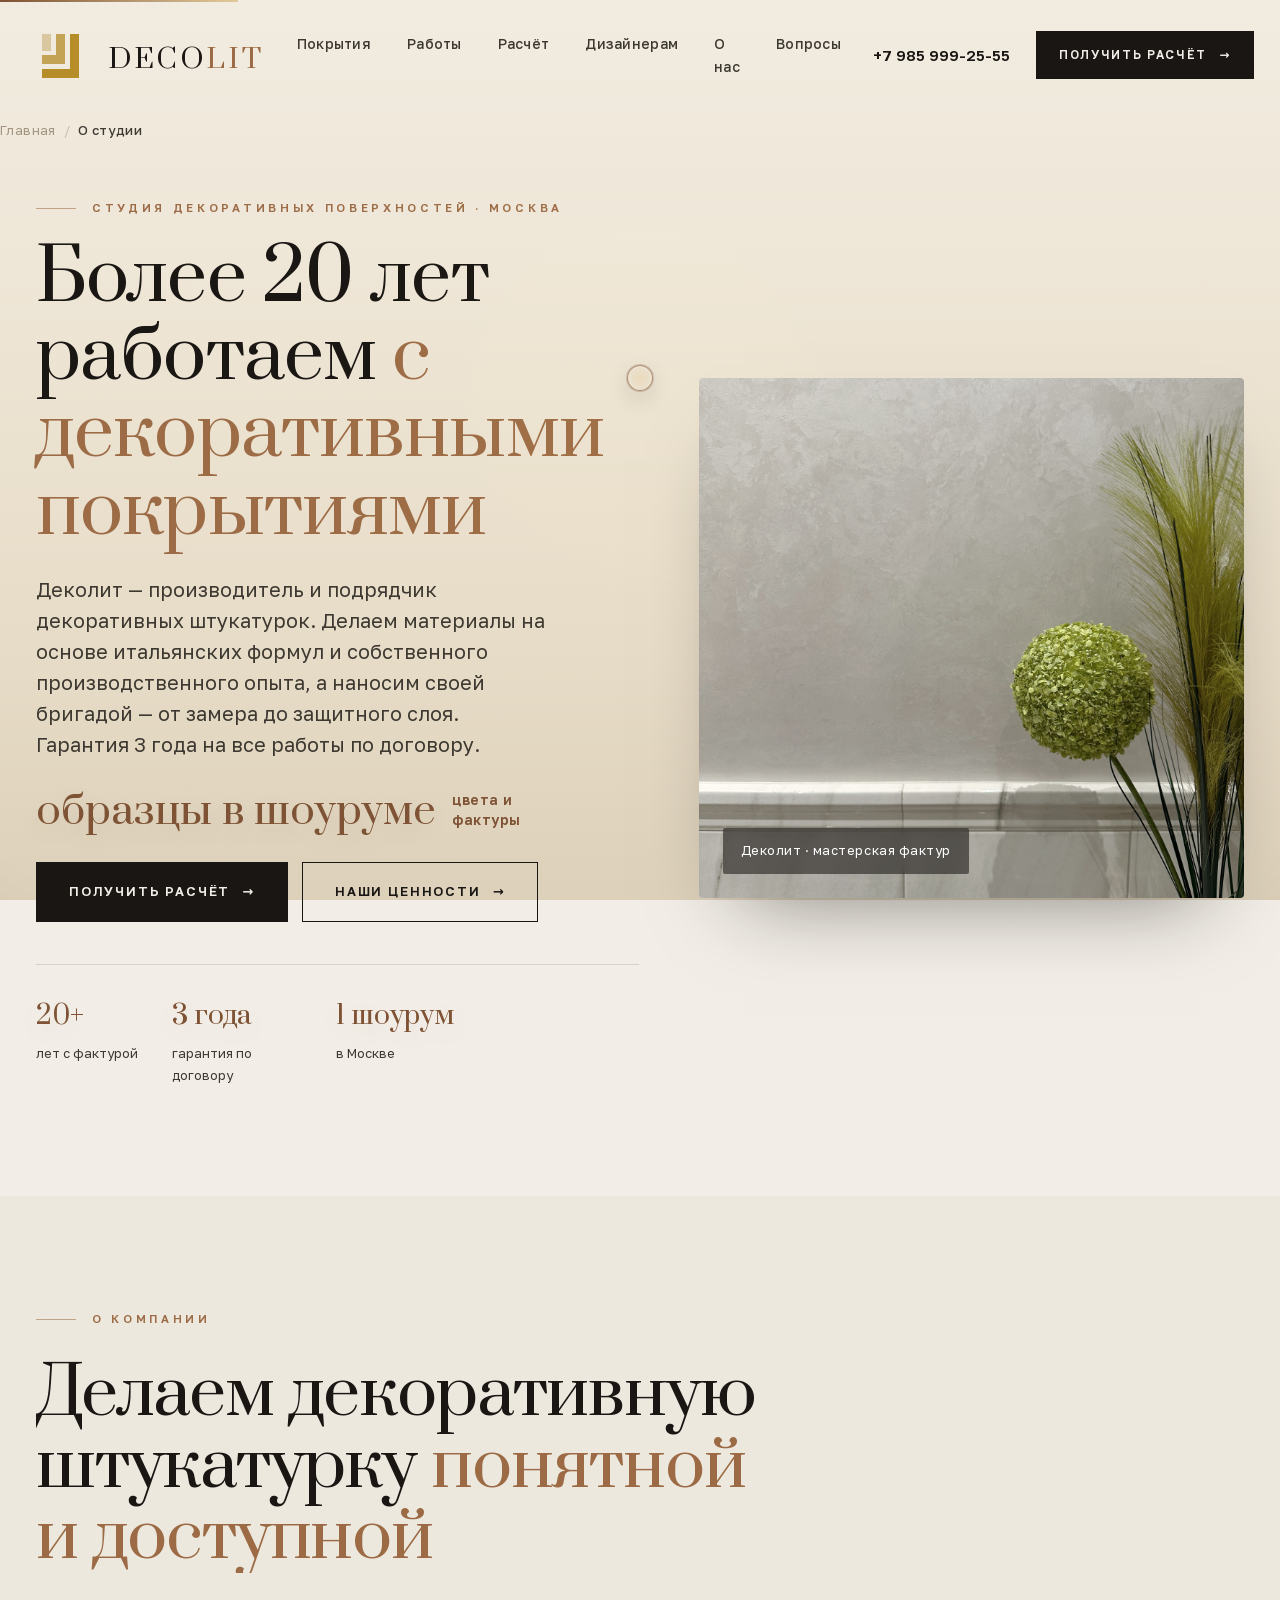
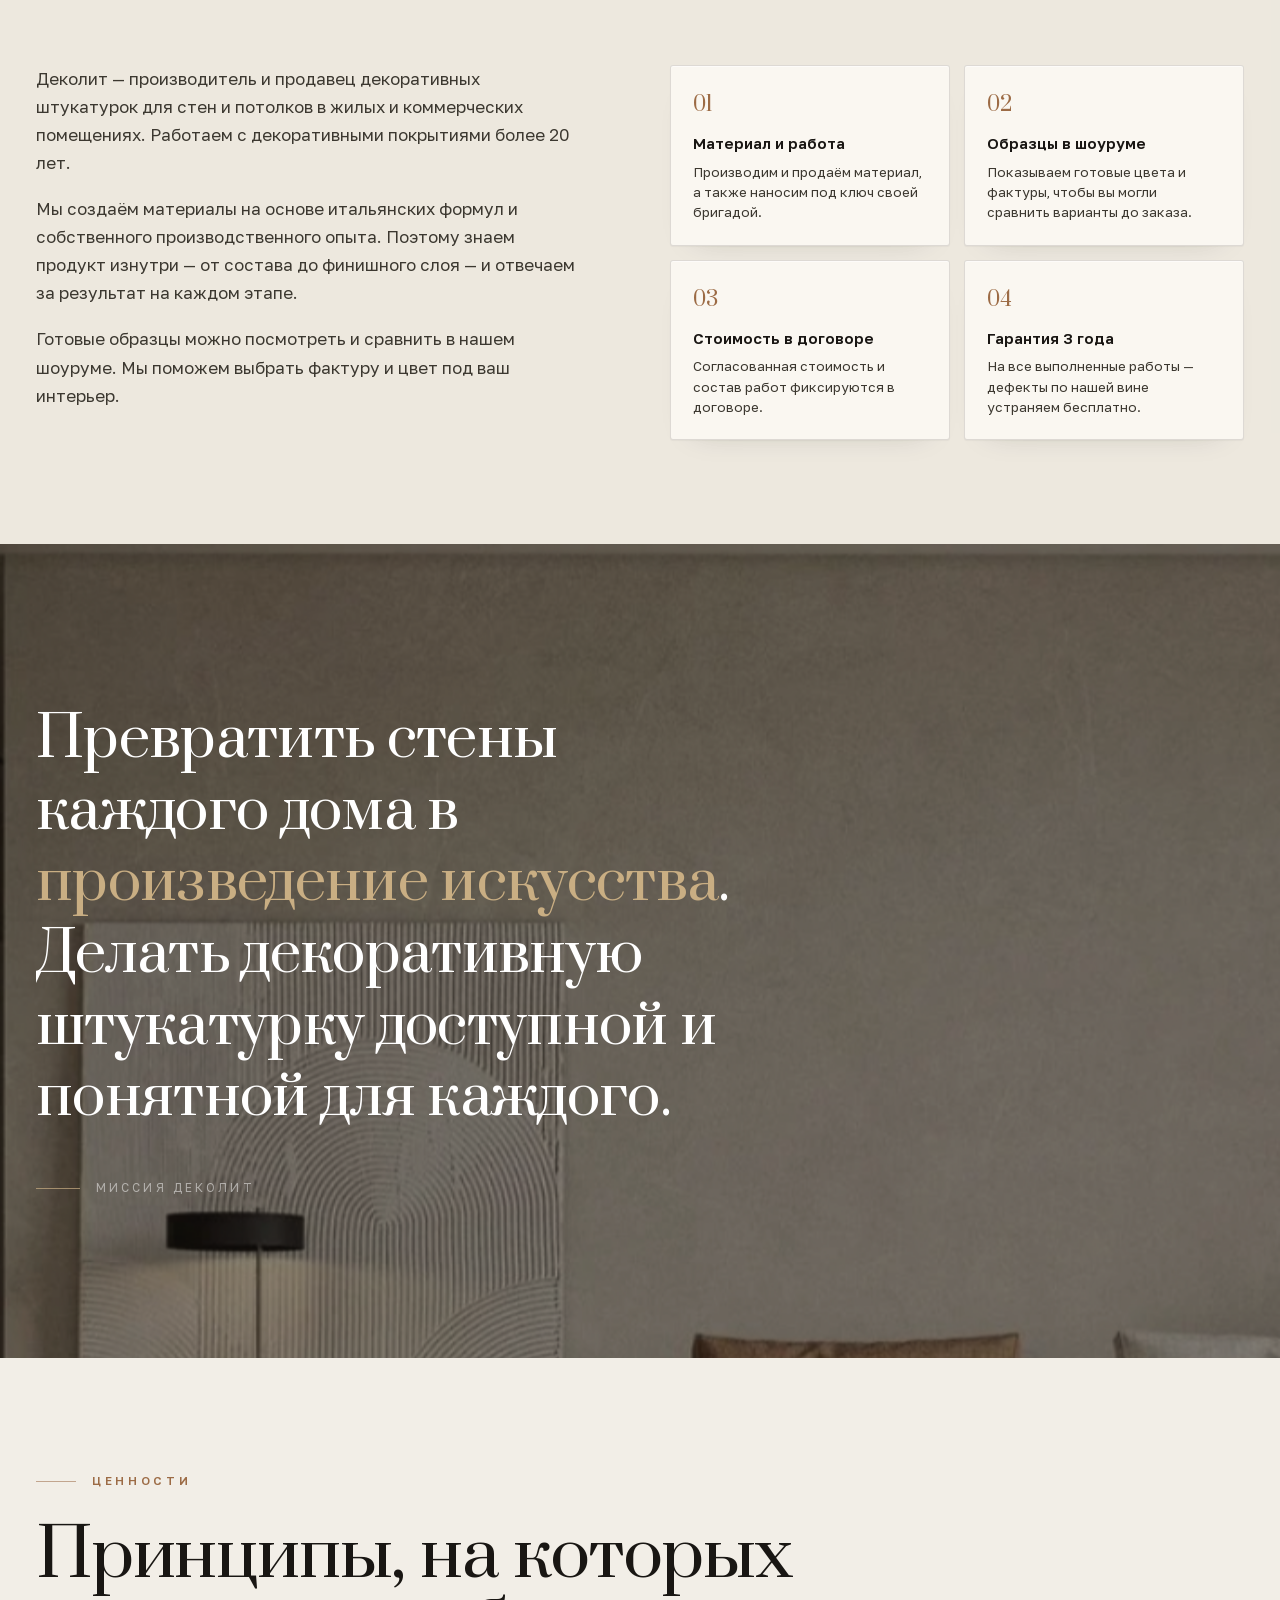
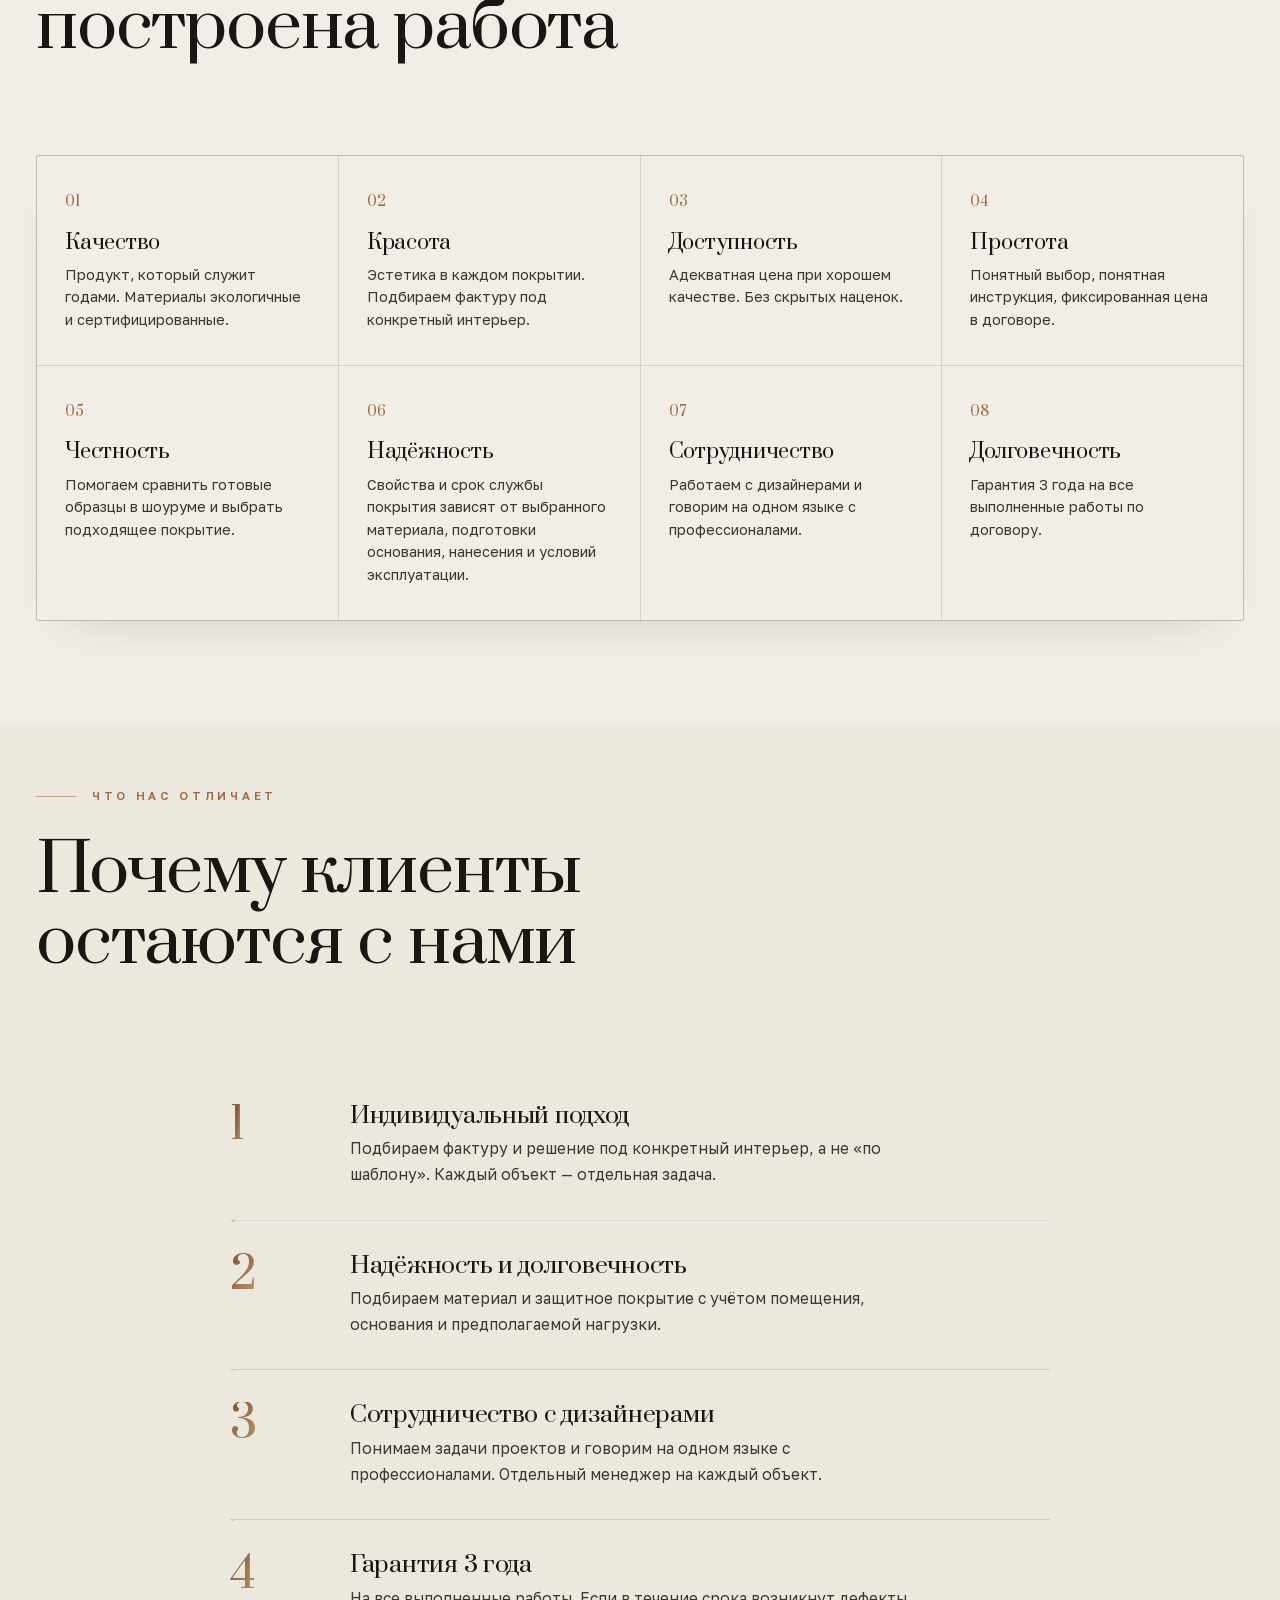
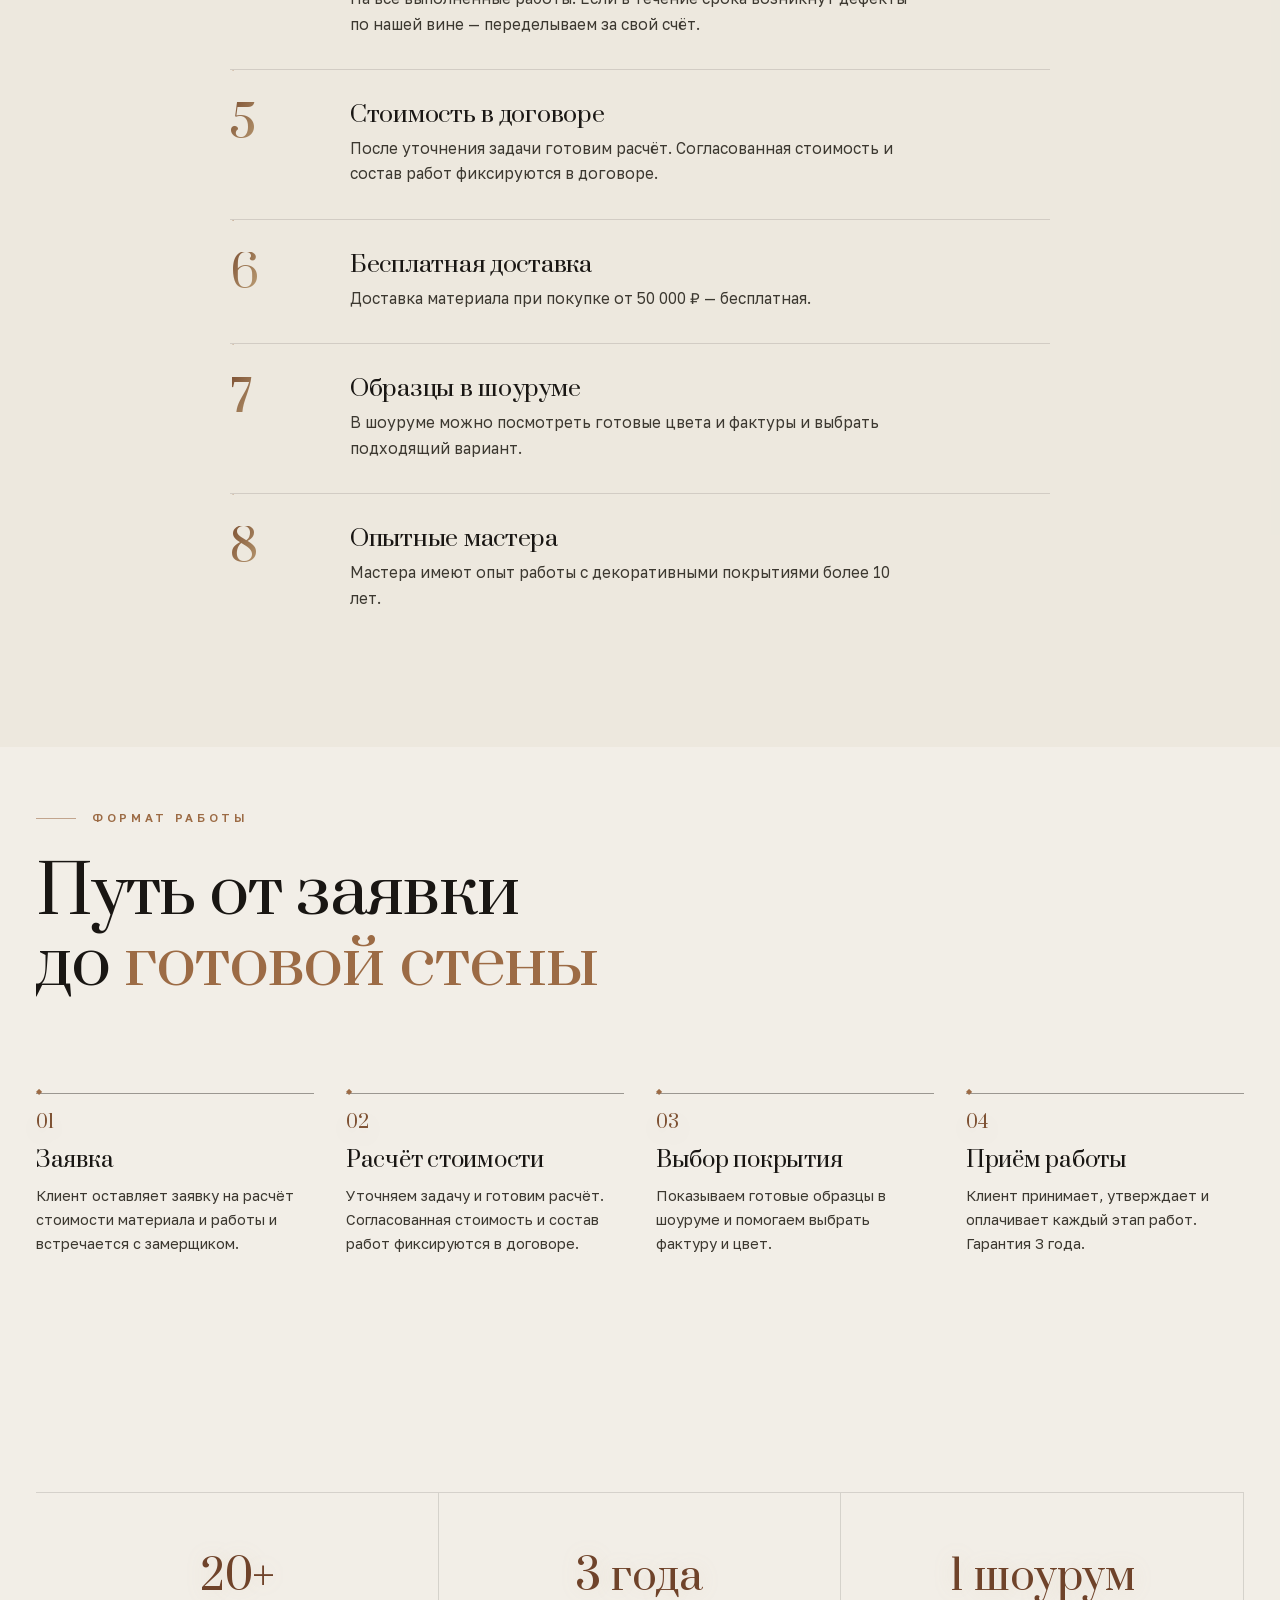
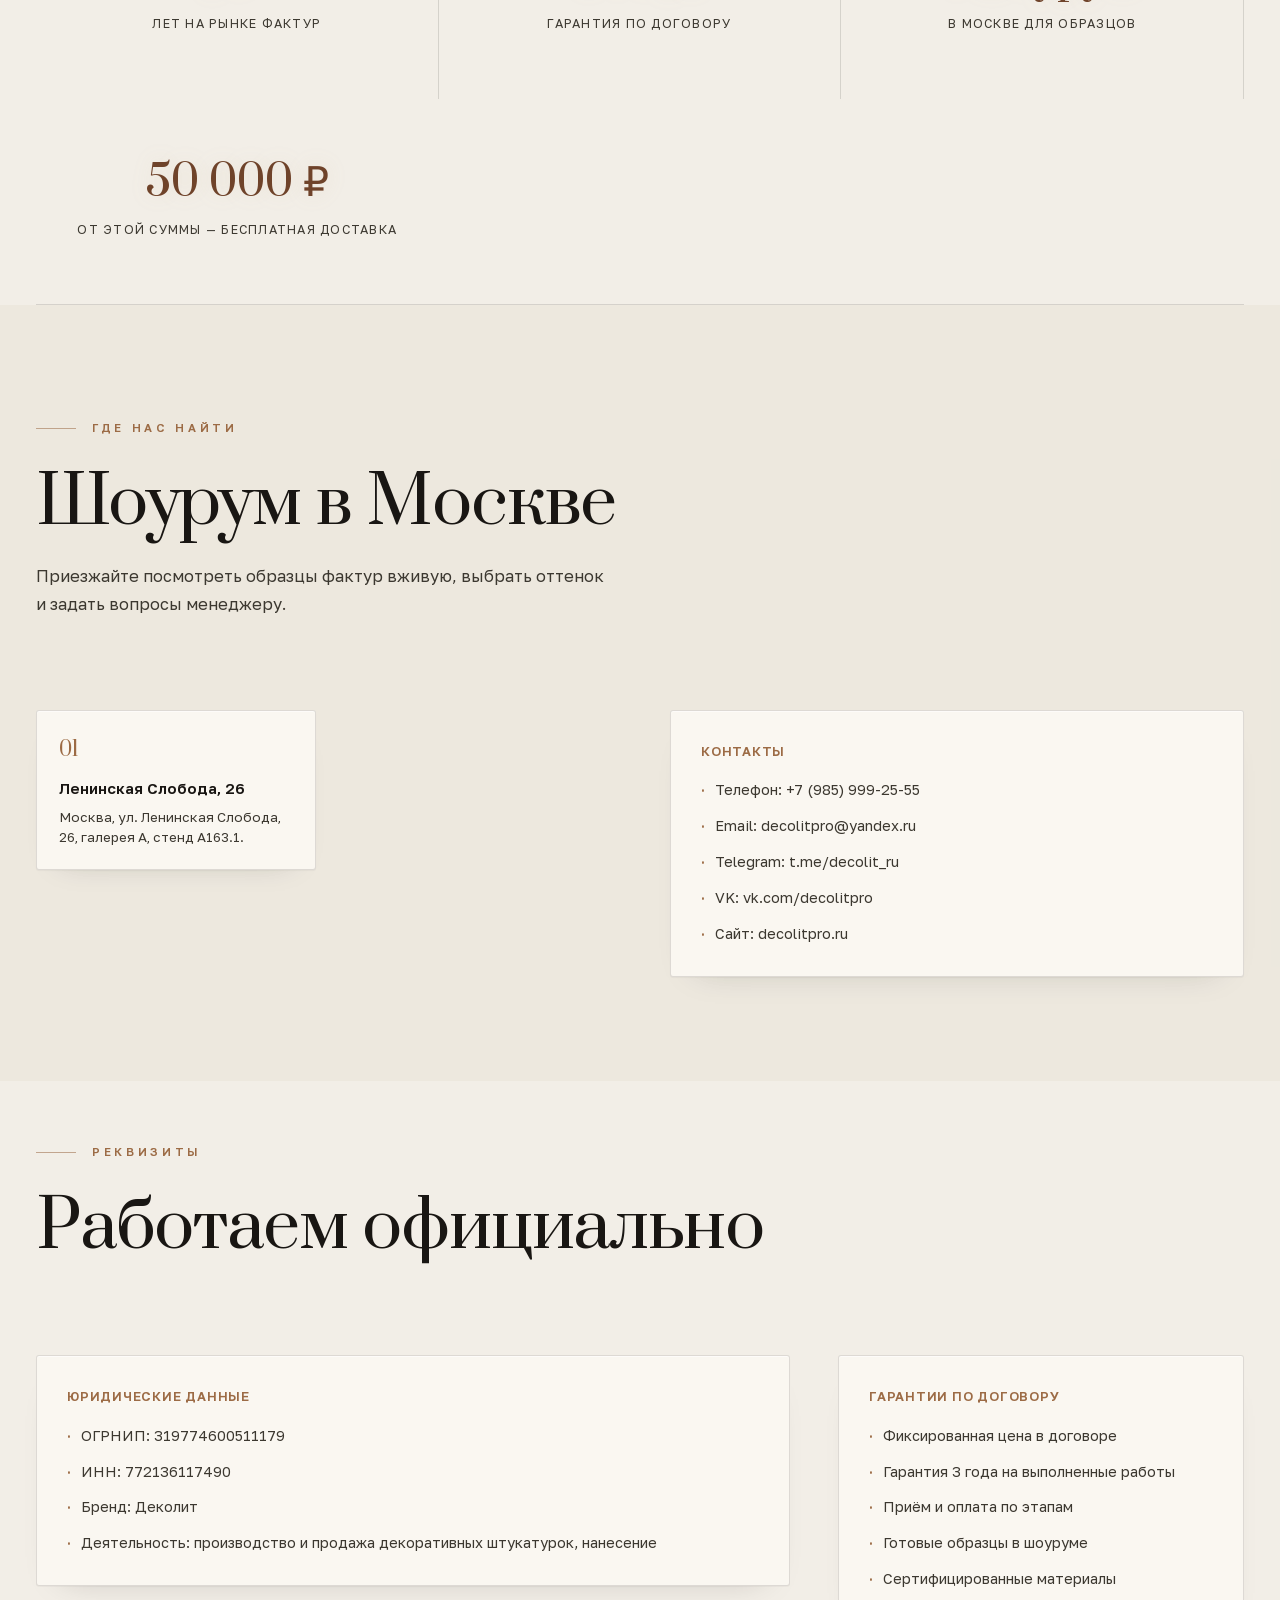
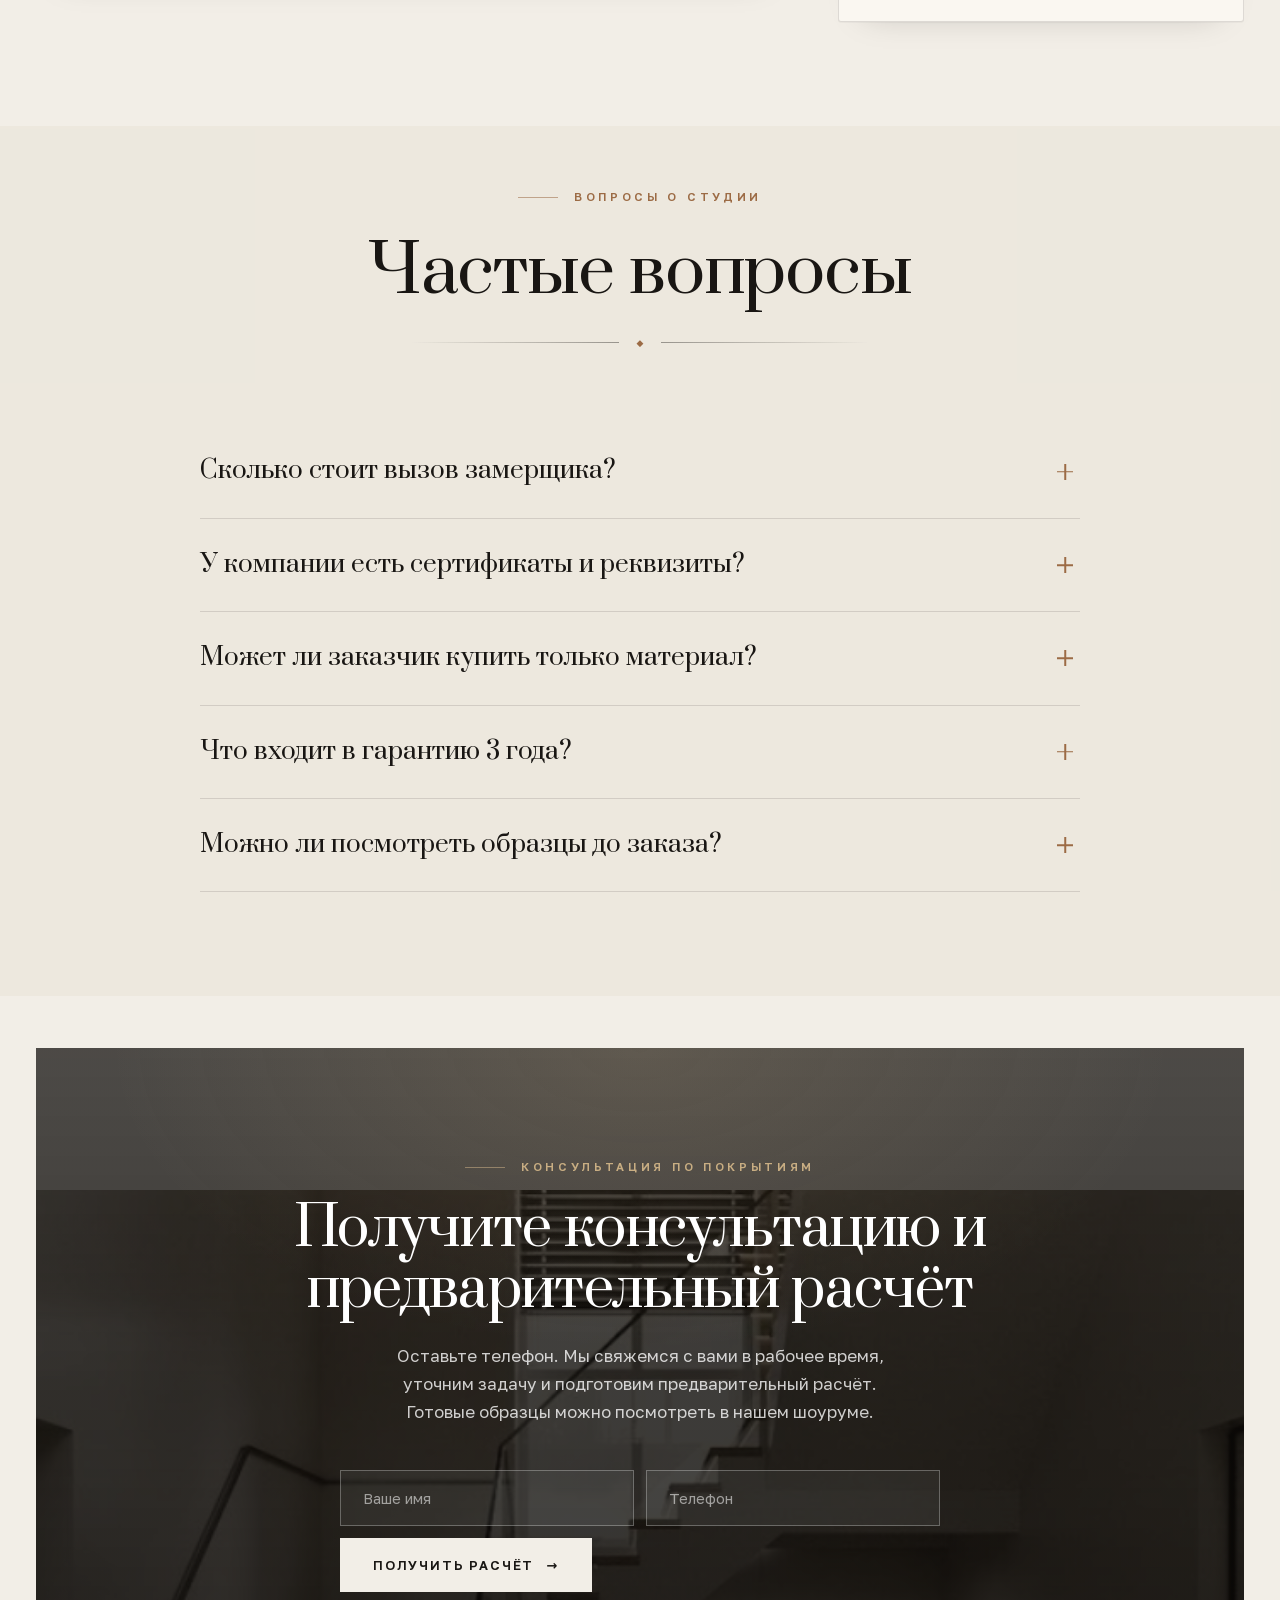
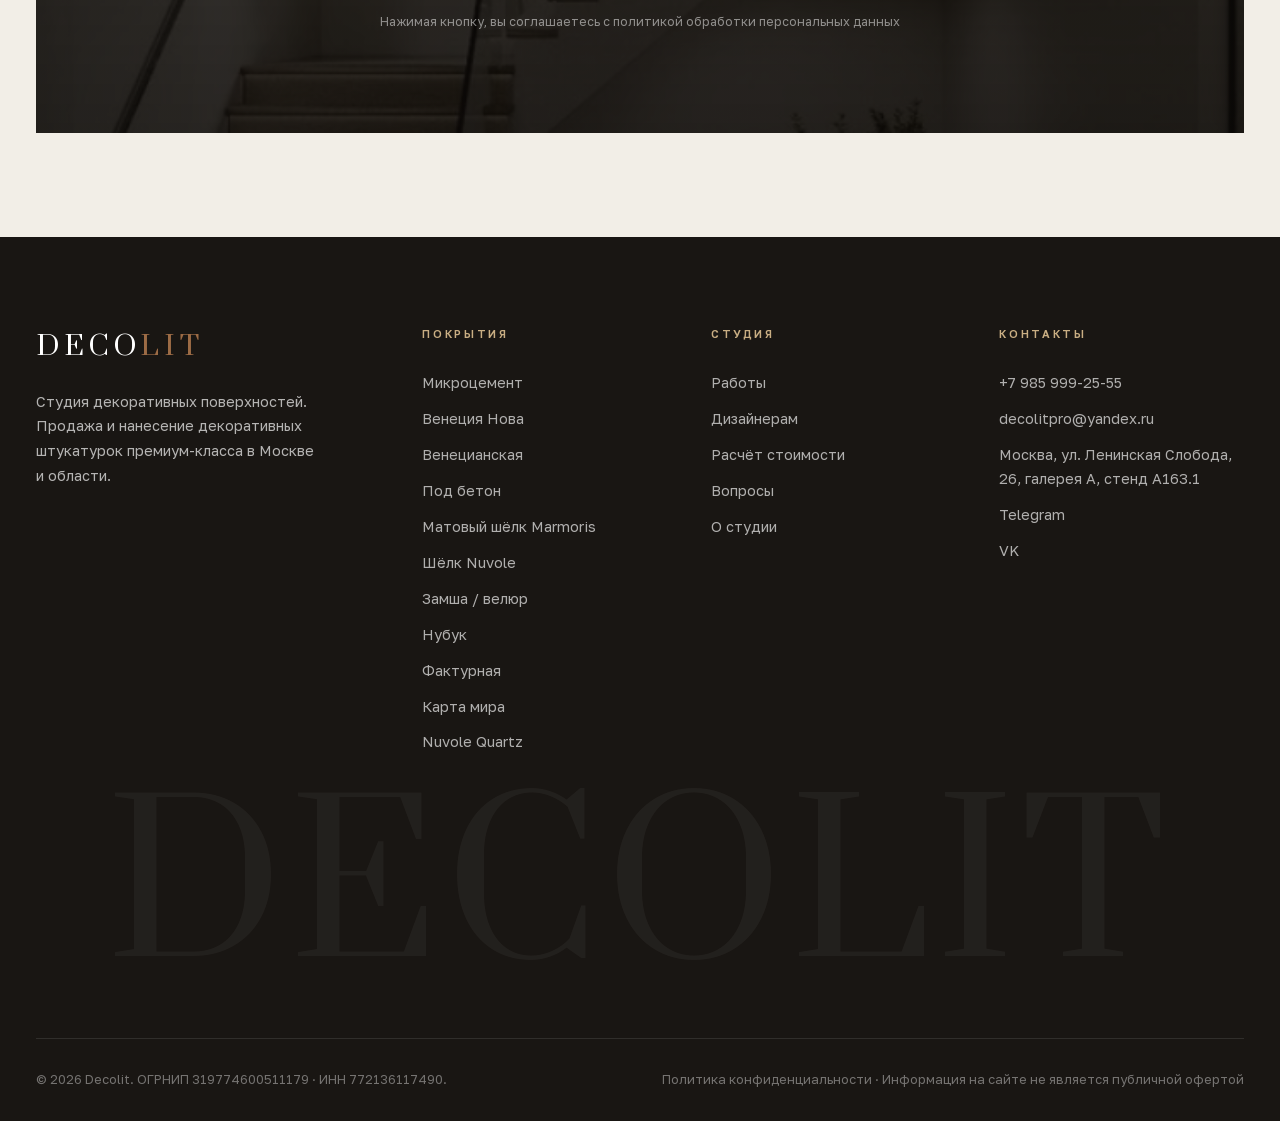
==== commit 0110f601: "Обновить тексты страниц покрытий" ====
--- a/site/o-studii.html
+++ b/site/o-studii.html
@@ -3,22 +3,22 @@
 <head>
 <meta charset="UTF-8">
 <meta name="viewport" content="width=device-width, initial-scale=1.0">
-<title>О студии Деколит — 25 лет с декоративными штукатурками в Москве · гарантия 3 года</title>
-<meta name="description" content="Деколит — производитель и подрядчик декоративных штукатурок в Москве. Более 25 лет с фактурами, своя бригада, образцы на объекте, гарантия 3 года, фиксированная цена в договоре.">
+<title>О студии Деколит — более 20 лет с декоративными покрытиями в Москве</title>
+<meta name="description" content="Деколит — студия декоративных покрытий в Москве. Более 20 лет опыта, продажа материалов, профессиональное нанесение, гарантия 3 года и готовые образцы в шоуруме.">
 <link rel="canonical" href="https://decolitpro.ru/o-studii.html">
 <meta name="robots" content="index,follow">
 <meta property="og:type" content="website">
 <meta property="og:locale" content="ru_RU">
 <meta property="og:site_name" content="Деколит">
-<meta property="og:title" content="О студии Деколит — 25 лет с декоративными штукатурками в Москве · гарантия 3 года">
-<meta property="og:description" content="Деколит — производитель и подрядчик декоративных штукатурок в Москве. Более 25 лет с фактурами, своя бригада, образцы на объекте, гарантия 3 года, фиксированная цена в договоре.">
+<meta property="og:title" content="О студии Деколит — более 20 лет с декоративными покрытиями в Москве">
+<meta property="og:description" content="Более 20 лет опыта, продажа материалов, профессиональное нанесение, гарантия 3 года и готовые образцы в шоуруме.">
 <meta property="og:url" content="https://decolitpro.ru/o-studii.html">
 <meta property="og:image" content="https://decolitpro.ru/assets/img/og-hero-20260801.png">
 <meta property="og:image:width" content="1717">
 <meta property="og:image:height" content="916">
 <meta name="twitter:card" content="summary_large_image">
-<meta name="twitter:title" content="О студии Деколит — 25 лет с декоративными штукатурками в Москве · гарантия 3 года">
-<meta name="twitter:description" content="Деколит — производитель и подрядчик декоративных штукатурок в Москве. Более 25 лет с фактурами, своя бригада, образцы на объекте, гарантия 3 года, фиксированная цена в договоре.">
+<meta name="twitter:title" content="О студии Деколит — более 20 лет с декоративными покрытиями в Москве">
+<meta name="twitter:description" content="Более 20 лет опыта, профессиональное нанесение, гарантия 3 года и готовые образцы в шоуруме.">
 <meta name="twitter:image" content="https://decolitpro.ru/assets/img/og-hero-20260801.png">
 <!-- О компании. Реквизиты и контакты подтверждены по decolitpro.ru. -->
 <link rel="preload" href="assets/fonts/prata-cyr.woff2" as="font" type="font/woff2" crossorigin>
@@ -72,15 +72,15 @@
     <div class="grid">
       <div>
         <span class="eyebrow">Студия декоративных поверхностей · Москва</span>
-        <h1>Более 25 лет превращаем стены <em>в произведение искусства</em></h1>
+        <h1>Более 20 лет работаем <em>с декоративными покрытиями</em></h1>
         <p class="sub">Деколит — производитель и подрядчик декоративных штукатурок. Делаем материалы на основе итальянских формул и собственного производственного опыта, а наносим своей бригадой — от замера до защитного слоя. Гарантия 3 года на все работы по договору.</p>
-        <div class="svc-price"><span class="v">образец на объекте</span><span class="u">до начала<br>работ</span></div>
+        <div class="svc-price"><span class="v">образцы в шоуруме</span><span class="u">цвета и<br>фактуры</span></div>
         <div class="cta">
           <a href="#contact" class="btn">Получить расчёт</a>
           <a href="#values" class="btn btn-ghost">Наши ценности</a>
         </div>
         <div class="facts">
-          <div><div class="n" data-count="25" data-suffix="+">25+</div><div class="l">лет с фактурой</div></div>
+          <div><div class="n" data-count="20" data-suffix="+">20+</div><div class="l">лет с фактурой</div></div>
           <div><div class="n" data-count="3" data-suffix=" года">3 года</div><div class="l">гарантия по договору</div></div>
           <div><div class="n" data-count="1" data-suffix=" шоурум">1 шоурум</div><div class="l">в Москве</div></div>
         </div>
@@ -102,14 +102,14 @@
     </div>
     <div class="about-grid">
       <div class="lead-txt reveal">
-        <p>Деколит — производитель и продавец декоративных штукатурок для стен и потолков в жилых и коммерческих помещениях. Работаем с декоративными покрытиями более 25 лет — за это время довели качество до уровня, за который можем отвечать.</p>
+        <p>Деколит — производитель и продавец декоративных штукатурок для стен и потолков в жилых и коммерческих помещениях. Работаем с декоративными покрытиями более 20 лет.</p>
         <p>Мы создаём материалы на основе итальянских формул и собственного производственного опыта. Поэтому знаем продукт изнутри — от состава до финишного слоя — и отвечаем за результат на каждом этапе.</p>
-        <p>Наш подход: не навязываем, показываем результат и даём образцы прежде чем приступить к работе. Сначала вы видите фактуру и цвет в своём свете — и только потом принимаете решение.</p>
+        <p>Готовые образцы можно посмотреть и сравнить в нашем шоуруме. Мы поможем выбрать фактуру и цвет под ваш интерьер.</p>
       </div>
       <div class="apply reveal" data-d="1">
         <div class="a-item"><div class="ic">01</div><h4>Материал и работа</h4><p>Производим и продаём материал, а также наносим под ключ своей бригадой.</p></div>
-        <div class="a-item"><div class="ic">02</div><h4>Образцы до оплаты</h4><p>Делаем выкрас на вашем объекте — вы видите фактуру и цвет вживую.</p></div>
-        <div class="a-item"><div class="ic">03</div><h4>Фиксированная цена</h4><p>Составляем план и смету в день приезда замерщика. Цена в договоре.</p></div>
+        <div class="a-item"><div class="ic">02</div><h4>Образцы в шоуруме</h4><p>Показываем готовые цвета и фактуры, чтобы вы могли сравнить варианты до заказа.</p></div>
+        <div class="a-item"><div class="ic">03</div><h4>Стоимость в договоре</h4><p>Согласованная стоимость и состав работ фиксируются в договоре.</p></div>
         <div class="a-item"><div class="ic">04</div><h4>Гарантия 3 года</h4><p>На все выполненные работы — дефекты по нашей вине устраняем бесплатно.</p></div>
       </div>
     </div>
@@ -137,8 +137,8 @@
       <div class="item"><div class="num">02</div><h3>Красота</h3><p>Эстетика в каждом покрытии. Подбираем фактуру под конкретный интерьер.</p></div>
       <div class="item"><div class="num">03</div><h3>Доступность</h3><p>Адекватная цена при хорошем качестве. Без скрытых наценок.</p></div>
       <div class="item"><div class="num">04</div><h3>Простота</h3><p>Понятный выбор, понятная инструкция, фиксированная цена в договоре.</p></div>
-      <div class="item"><div class="num">05</div><h3>Честность</h3><p>Не навязываем, показываем результат, даём образцы до начала работ.</p></div>
-      <div class="item"><div class="num">06</div><h3>Надёжность</h3><p>Материалы устойчивы к износу и сохраняют внешний вид годами.</p></div>
+      <div class="item"><div class="num">05</div><h3>Честность</h3><p>Помогаем сравнить готовые образцы в шоуруме и выбрать подходящее покрытие.</p></div>
+      <div class="item"><div class="num">06</div><h3>Надёжность</h3><p>Свойства и срок службы покрытия зависят от выбранного материала, подготовки основания, нанесения и условий эксплуатации.</p></div>
       <div class="item"><div class="num">07</div><h3>Сотрудничество</h3><p>Работаем с дизайнерами и говорим на одном языке с профессионалами.</p></div>
       <div class="item"><div class="num">08</div><h3>Долговечность</h3><p>Гарантия 3 года на все выполненные работы по договору.</p></div>
     </div>
@@ -154,12 +154,12 @@
     </div>
     <div class="flow">
       <div class="row reveal"><div class="step-no">1</div><div><h3>Индивидуальный подход</h3><p>Подбираем фактуру и решение под конкретный интерьер, а не «по шаблону». Каждый объект — отдельная задача.</p></div></div>
-      <div class="row reveal"><div class="step-no">2</div><div><h3>Надёжность и долговечность</h3><p>Материалы устойчивы к износу и сохраняют внешний вид. Минеральная основа служит десятилетиями без перекраски.</p></div></div>
+      <div class="row reveal"><div class="step-no">2</div><div><h3>Надёжность и долговечность</h3><p>Подбираем материал и защитное покрытие с учётом помещения, основания и предполагаемой нагрузки.</p></div></div>
       <div class="row reveal"><div class="step-no">3</div><div><h3>Сотрудничество с дизайнерами</h3><p>Понимаем задачи проектов и говорим на одном языке с профессионалами. Отдельный менеджер на каждый объект.</p></div></div>
       <div class="row reveal"><div class="step-no">4</div><div><h3>Гарантия 3 года</h3><p>На все выполненные работы. Если в течение срока возникнут дефекты по нашей вине — переделываем за свой счёт.</p></div></div>
-      <div class="row reveal"><div class="step-no">5</div><div><h3>Фиксированная цена</h3><p>Составляем план и смету в день приезда замерщика. Цена фиксируется в договоре — без сюрпризов.</p></div></div>
+      <div class="row reveal"><div class="step-no">5</div><div><h3>Стоимость в договоре</h3><p>После уточнения задачи готовим расчёт. Согласованная стоимость и состав работ фиксируются в договоре.</p></div></div>
       <div class="row reveal"><div class="step-no">6</div><div><h3>Бесплатная доставка</h3><p>Доставка материала при покупке от 50 000 ₽ — бесплатная.</p></div></div>
-      <div class="row reveal"><div class="step-no">7</div><div><h3>Образцы всегда</h3><p>Всегда даём образец прежде чем приступить к работе. Вы видите результат до оплаты.</p></div></div>
+      <div class="row reveal"><div class="step-no">7</div><div><h3>Образцы в шоуруме</h3><p>В шоуруме можно посмотреть готовые цвета и фактуры и выбрать подходящий вариант.</p></div></div>
       <div class="row reveal"><div class="step-no">8</div><div><h3>Опытные мастера</h3><p>Мастера имеют опыт работы с декоративными покрытиями более 10 лет.</p></div></div>
     </div>
   </div>
@@ -174,8 +174,8 @@
     </div>
     <div class="steps">
       <div class="step reveal"><div class="no">01</div><h3>Заявка</h3><p>Клиент оставляет заявку на расчёт стоимости материала и работы и встречается с замерщиком.</p></div>
-      <div class="step reveal" data-d="1"><div class="no">02</div><h3>Расчёт стоимости</h3><p>В день встречи делаем расчёт и высылаем договор на подпись. Цена фиксируется.</p></div>
-      <div class="step reveal" data-d="2"><div class="no">03</div><h3>Образец</h3><p>На следующий день делаем образец по пожеланию, цвету и фактуре прямо на объекте.</p></div>
+      <div class="step reveal" data-d="1"><div class="no">02</div><h3>Расчёт стоимости</h3><p>Уточняем задачу и готовим расчёт. Согласованная стоимость и состав работ фиксируются в договоре.</p></div>
+      <div class="step reveal" data-d="2"><div class="no">03</div><h3>Выбор покрытия</h3><p>Показываем готовые образцы в шоуруме и помогаем выбрать фактуру и цвет.</p></div>
       <div class="step reveal" data-d="3"><div class="no">04</div><h3>Приём работы</h3><p>Клиент принимает, утверждает и оплачивает каждый этап работ. Гарантия 3 года.</p></div>
     </div>
   </div>
@@ -185,7 +185,7 @@
 <section class="trust-section">
   <div class="wrap">
     <div class="trust reveal">
-      <div><div class="n" data-count="25" data-suffix="+">25+</div><div class="l">лет на рынке фактур</div></div>
+      <div><div class="n" data-count="20" data-suffix="+">20+</div><div class="l">лет на рынке фактур</div></div>
       <div><div class="n" data-count="3" data-suffix=" года">3 года</div><div class="l">гарантия по договору</div></div>
       <div><div class="n" data-count="1" data-suffix=" шоурум">1 шоурум</div><div class="l">в Москве для образцов</div></div>
       <div><div class="n" data-count="50000" data-suffix=" ₽">50 000 ₽</div><div class="l">от этой суммы — бесплатная доставка</div></div>
@@ -242,7 +242,7 @@
           <li>Фиксированная цена в договоре</li>
           <li>Гарантия 3 года на выполненные работы</li>
           <li>Приём и оплата по этапам</li>
-          <li>Образец до начала работ</li>
+          <li>Готовые образцы в шоуруме</li>
           <li>Сертифицированные материалы</li>
         </ul>
       </div>
@@ -263,7 +263,7 @@
       <div class="q reveal"><button>У компании есть сертификаты и реквизиты?<span class="ic"></span></button><div class="a"><p>Да. Работаем официально: ОГРНИП 319774600511179, ИНН 772136117490. Материалы сертифицированы.</p></div></div>
       <div class="q reveal"><button>Может ли заказчик купить только материал?<span class="ic"></span></button><div class="a"><p>Да, об этом нужно сообщить менеджеру до составления договора. Можно купить материал с доставкой, а можно заказать полный цикл под ключ.</p></div></div>
       <div class="q reveal"><button>Что входит в гарантию 3 года?<span class="ic"></span></button><div class="a"><p>Гарантия покрывает дефекты, возникшие по нашей вине — отслоение, трещины, изменение свойств покрытия при соблюдении условий эксплуатации. Переделываем за свой счёт.</p></div></div>
-      <div class="q reveal"><button>Можно ли посмотреть образцы до заказа?<span class="ic"></span></button><div class="a"><p>Да. Можно приехать в наш шоурум в Москве, либо мы привезём образцы фактур к вам на объект в день замера.</p></div></div>
+      <div class="q reveal"><button>Можно ли посмотреть образцы до заказа?<span class="ic"></span></button><div class="a"><p>Да. Готовые образцы цветов и фактур можно посмотреть и сравнить в нашем шоуруме в Москве.</p></div></div>
     </div>
   </div>
 </section>
@@ -273,9 +273,9 @@
   <div class="wrap">
     <div class="final reveal">
       <div class="tex tex-microcement grain"></div>
-      <span class="eyebrow eyebrow-sand eyebrow-center">Бесплатно и без обязательств</span>
-      <h2>Рассчитаем стоимость и привезём образцы фактур</h2>
-      <p>Оставьте телефон — перезвоним в течение 3 минут в рабочее время, посчитаем смету и привезём образцы на объект. Номер не передаём третьим лицам.</p>
+      <span class="eyebrow eyebrow-sand eyebrow-center">Консультация по покрытиям</span>
+      <h2>Получите консультацию и предварительный расчёт</h2>
+      <p>Оставьте телефон. Мы свяжемся с вами в рабочее время, уточним задачу и подготовим предварительный расчёт. Готовые образцы можно посмотреть в нашем шоуруме.</p>
       <form class="form" novalidate data-lead-form>
         <input type="text" name="name" placeholder="Ваше имя" aria-label="Имя" autocomplete="name" required>
         <input type="tel" name="phone" placeholder="Телефон" aria-label="Телефон" autocomplete="tel" required>
@@ -367,8 +367,8 @@
       "@type": "AboutPage",
       "@id": "https://decolitpro.ru/o-studii.html#about",
       "url": "https://decolitpro.ru/o-studii.html",
-      "name": "О студии Деколит — 25 лет с декоративными штукатурками в Москве · гарантия 3 года",
-      "description": "Деколит — производитель и подрядчик декоративных штукатурок в Москве. Более 25 лет с фактурами, своя бригада, образцы на объекте, гарантия 3 года, фиксированная цена в договоре.",
+      "name": "О студии Деколит — более 20 лет с декоративными покрытиями в Москве",
+      "description": "Деколит — студия декоративных покрытий в Москве. Более 20 лет опыта, профессиональное нанесение, гарантия 3 года и готовые образцы в шоуруме.",
       "isPartOf": {
         "@id": "https://decolitpro.ru/#website"
       },
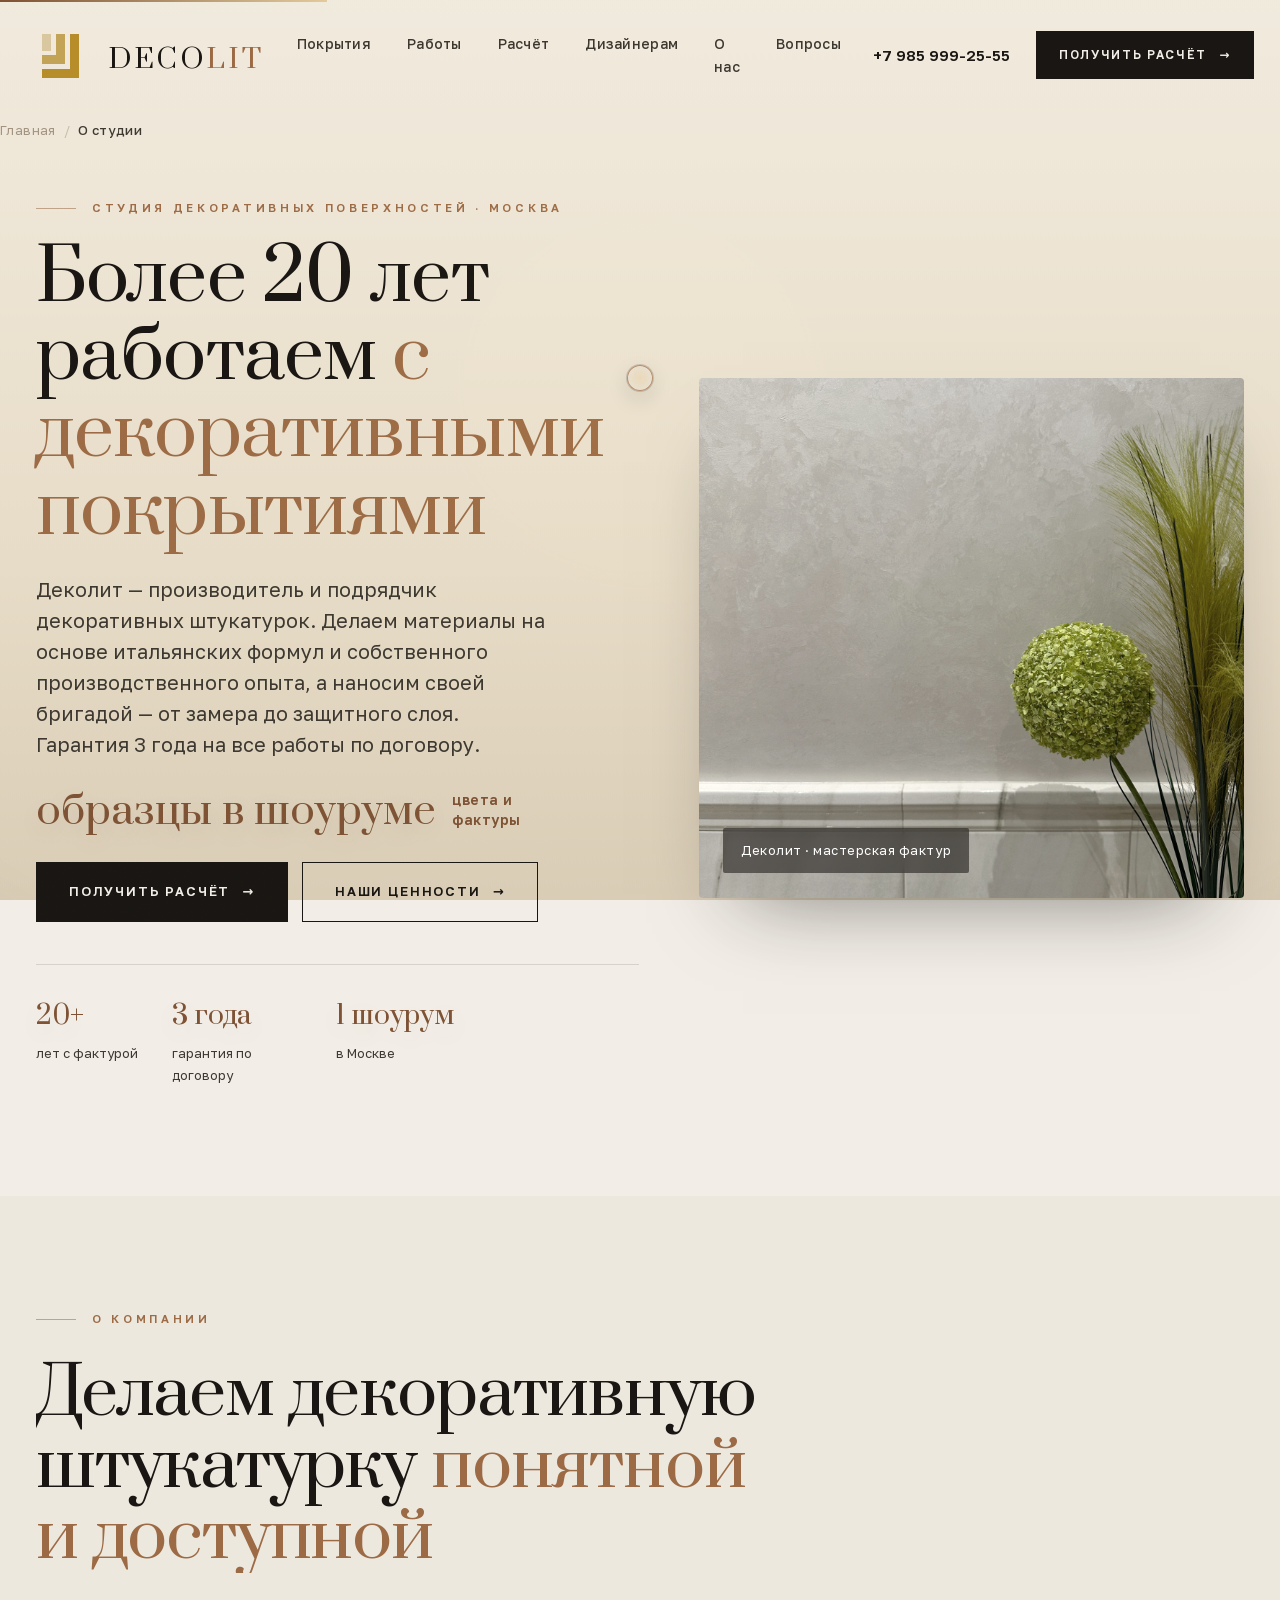
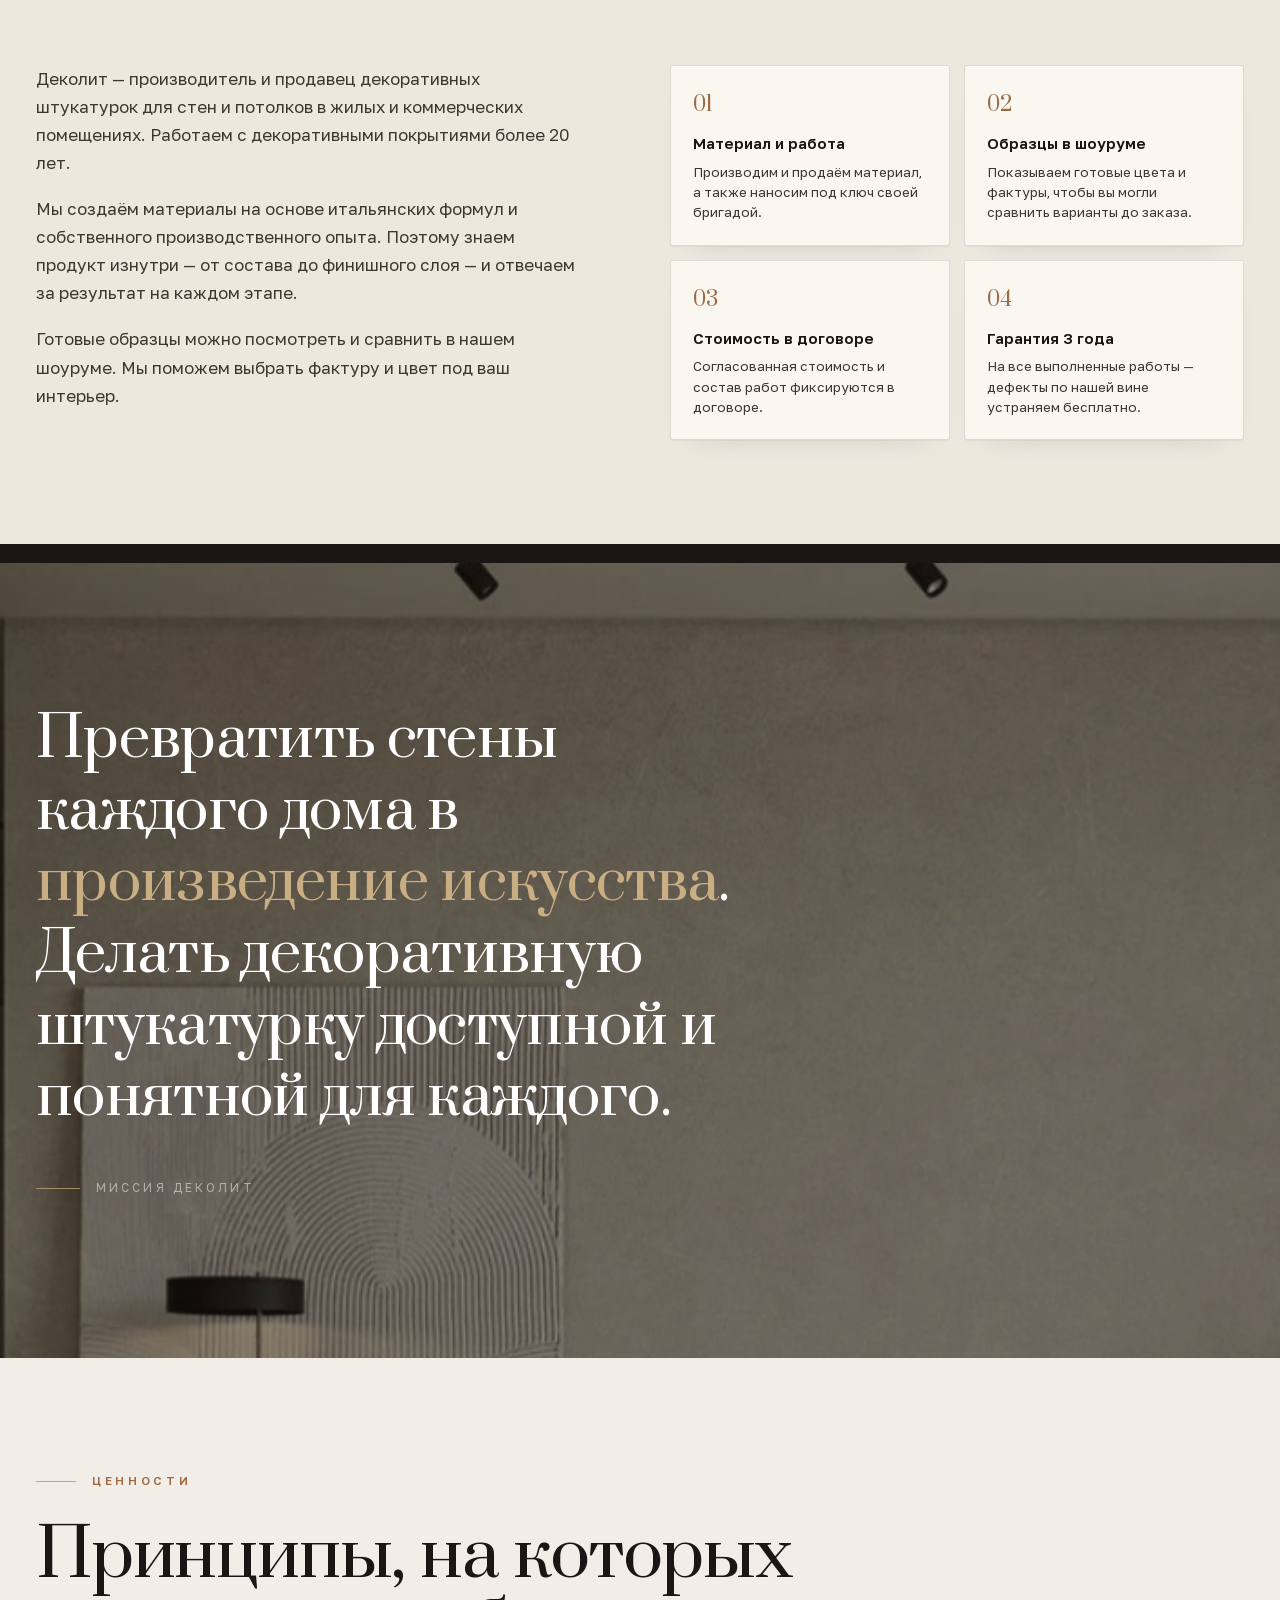
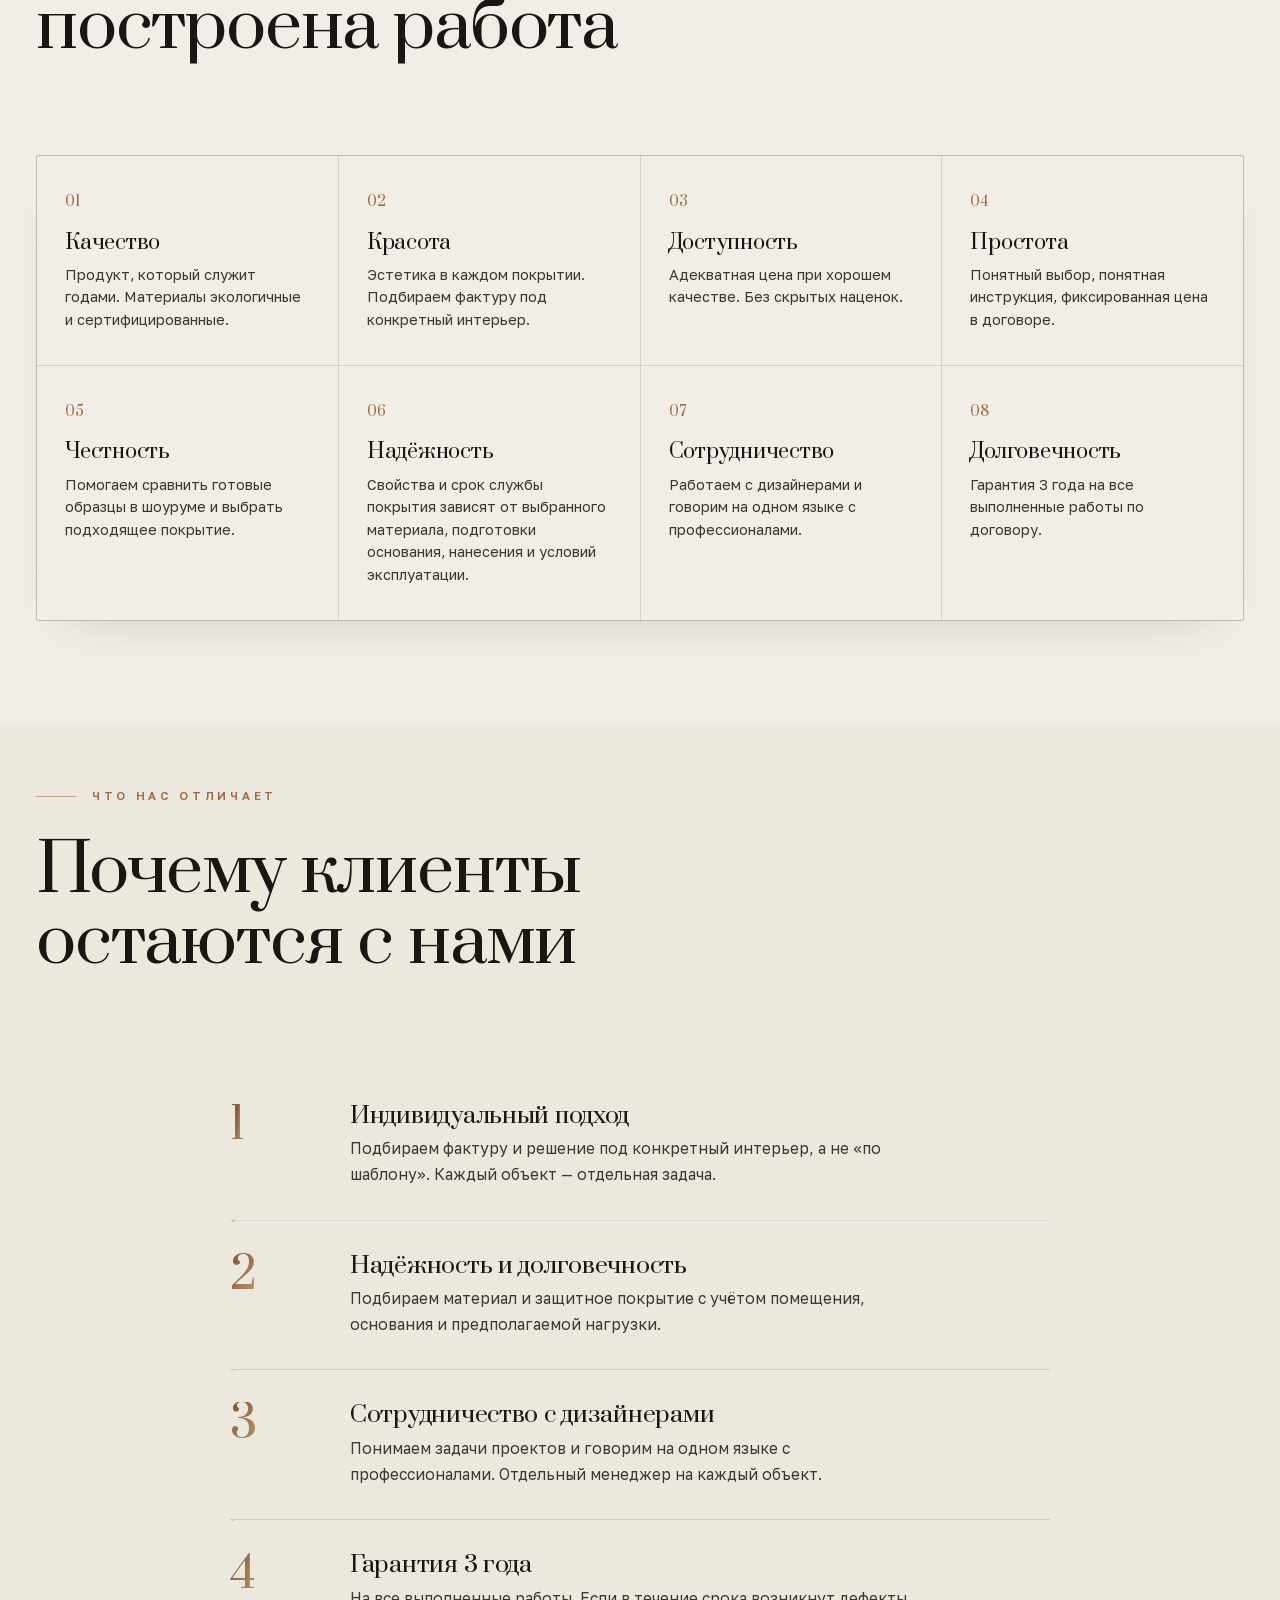
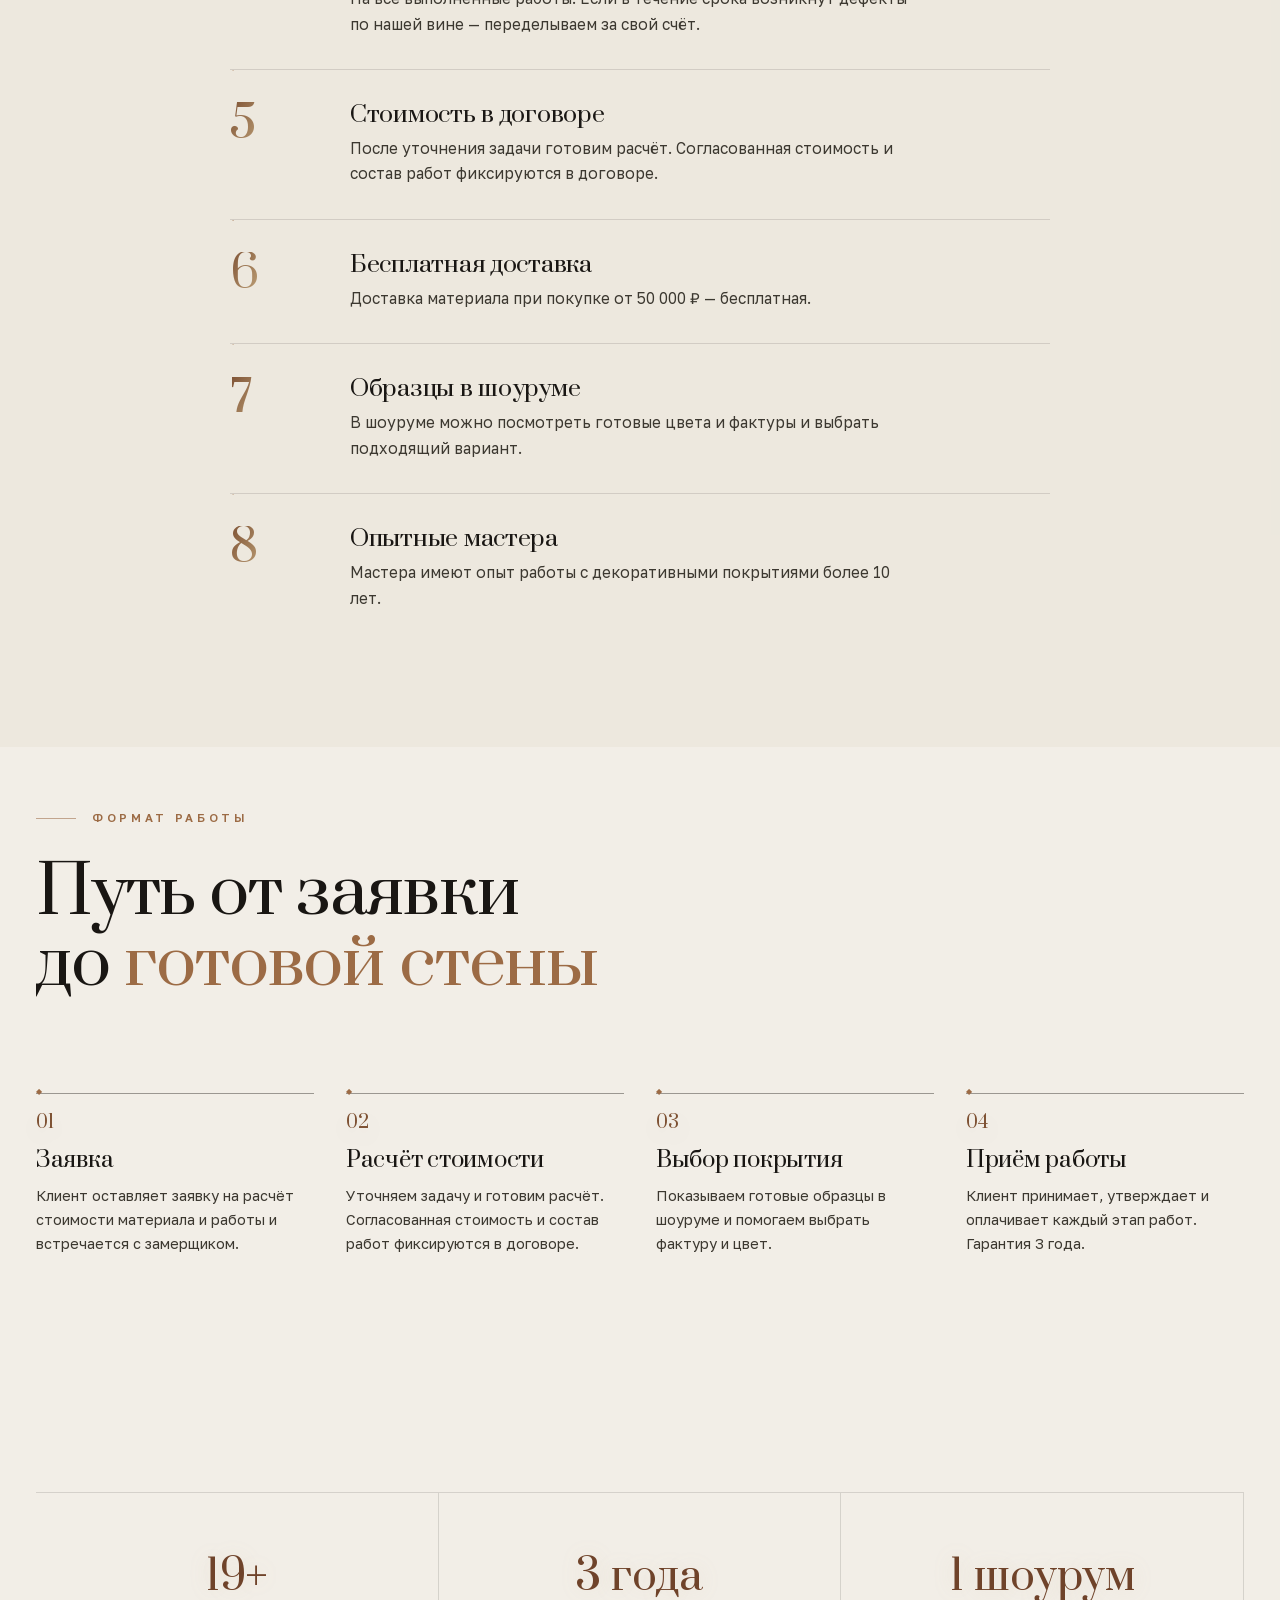
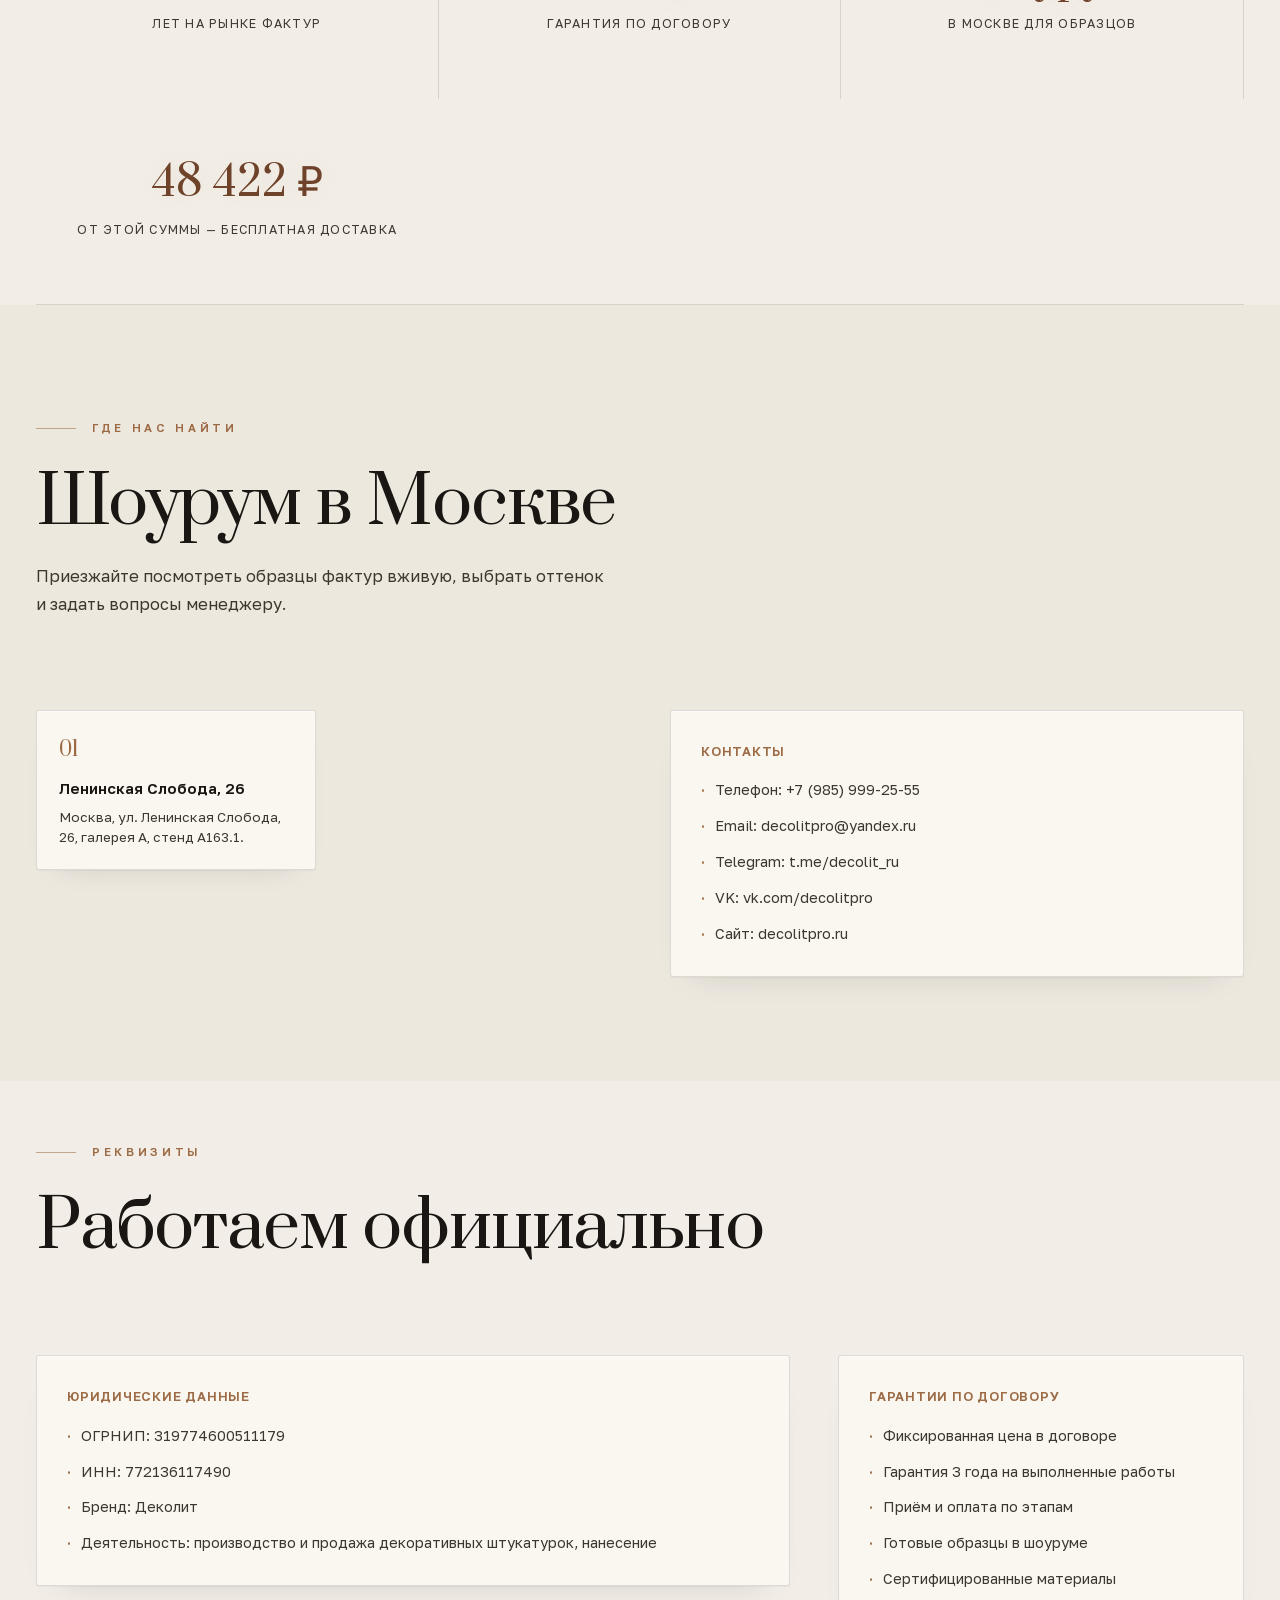
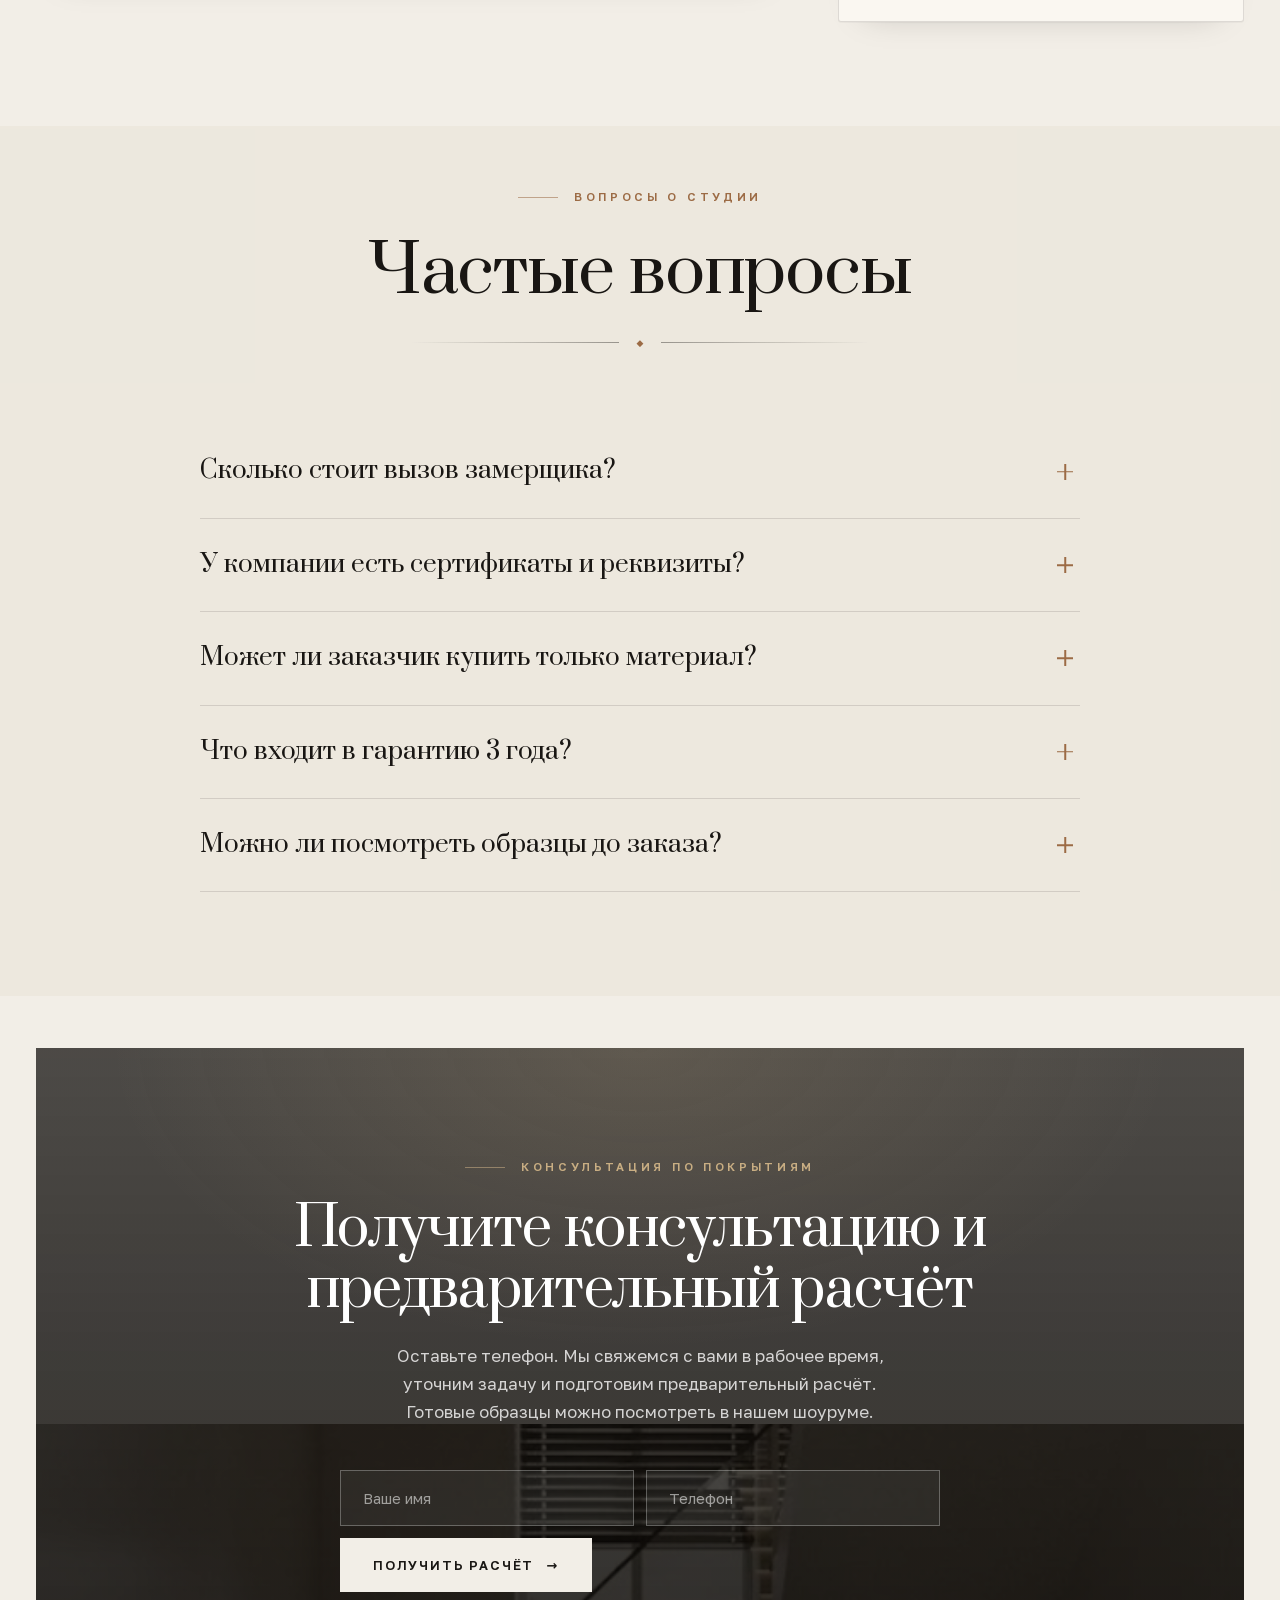
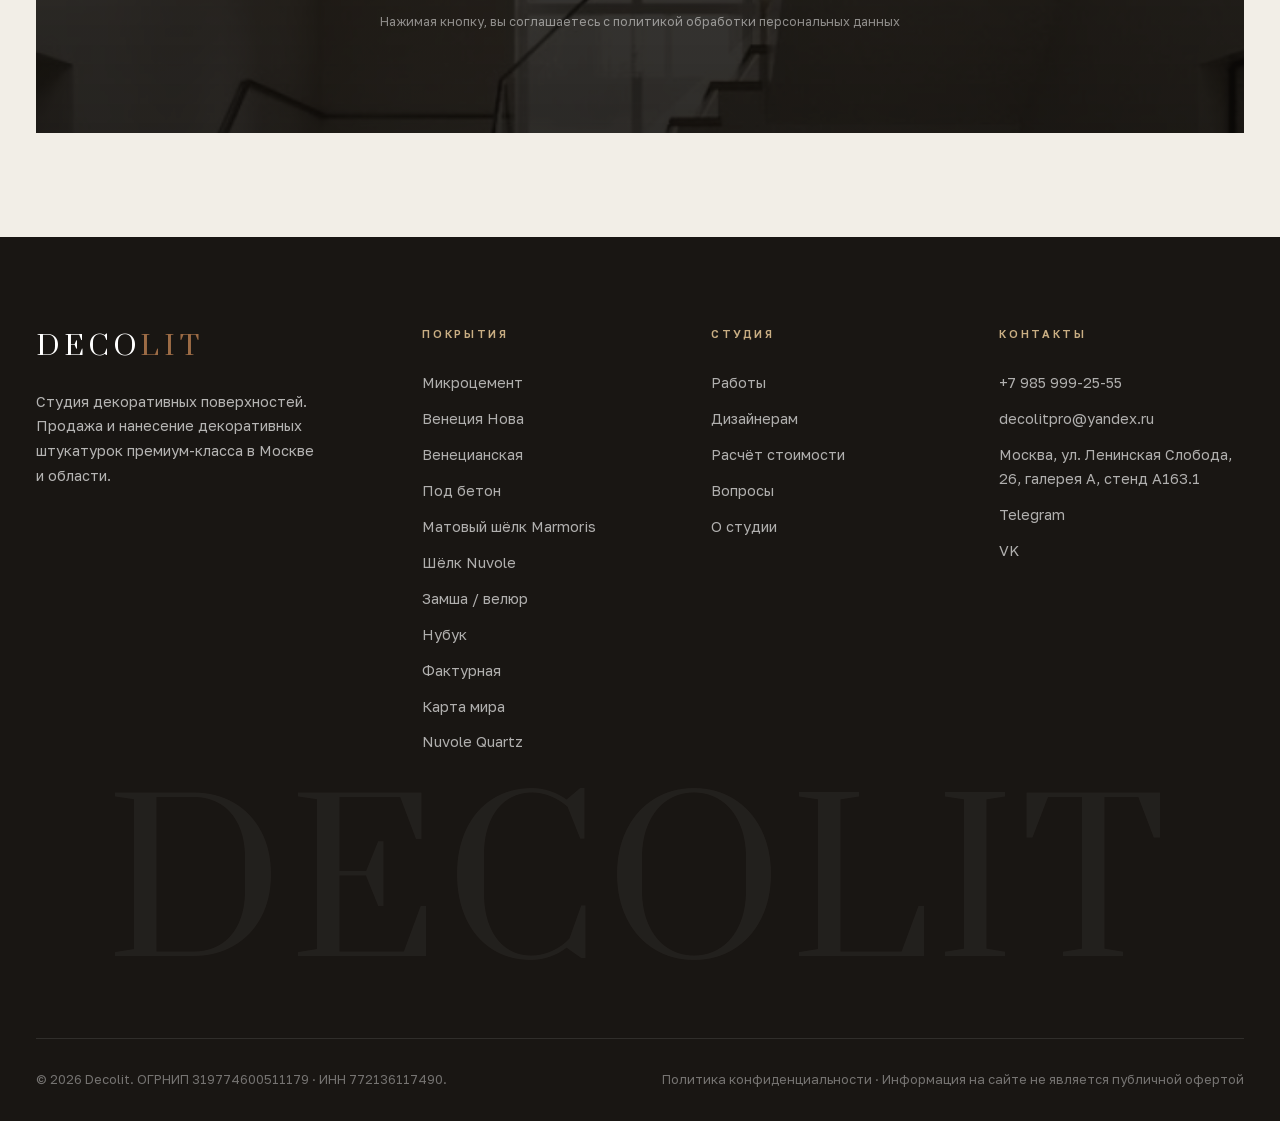
==== commit cf796345: "Подключить Яндекс Метрику и цели" ====
--- a/site/o-studii.html
+++ b/site/o-studii.html
@@ -3,6 +3,7 @@
 <head>
 <meta charset="UTF-8">
 <meta name="viewport" content="width=device-width, initial-scale=1.0">
+<script src="js/metrika.js"></script>
 <title>О студии Деколит — более 20 лет с декоративными покрытиями в Москве</title>
 <meta name="description" content="Деколит — студия декоративных покрытий в Москве. Более 20 лет опыта, продажа материалов, профессиональное нанесение, гарантия 3 года и готовые образцы в шоуруме.">
 <link rel="canonical" href="https://decolitpro.ru/o-studii.html">
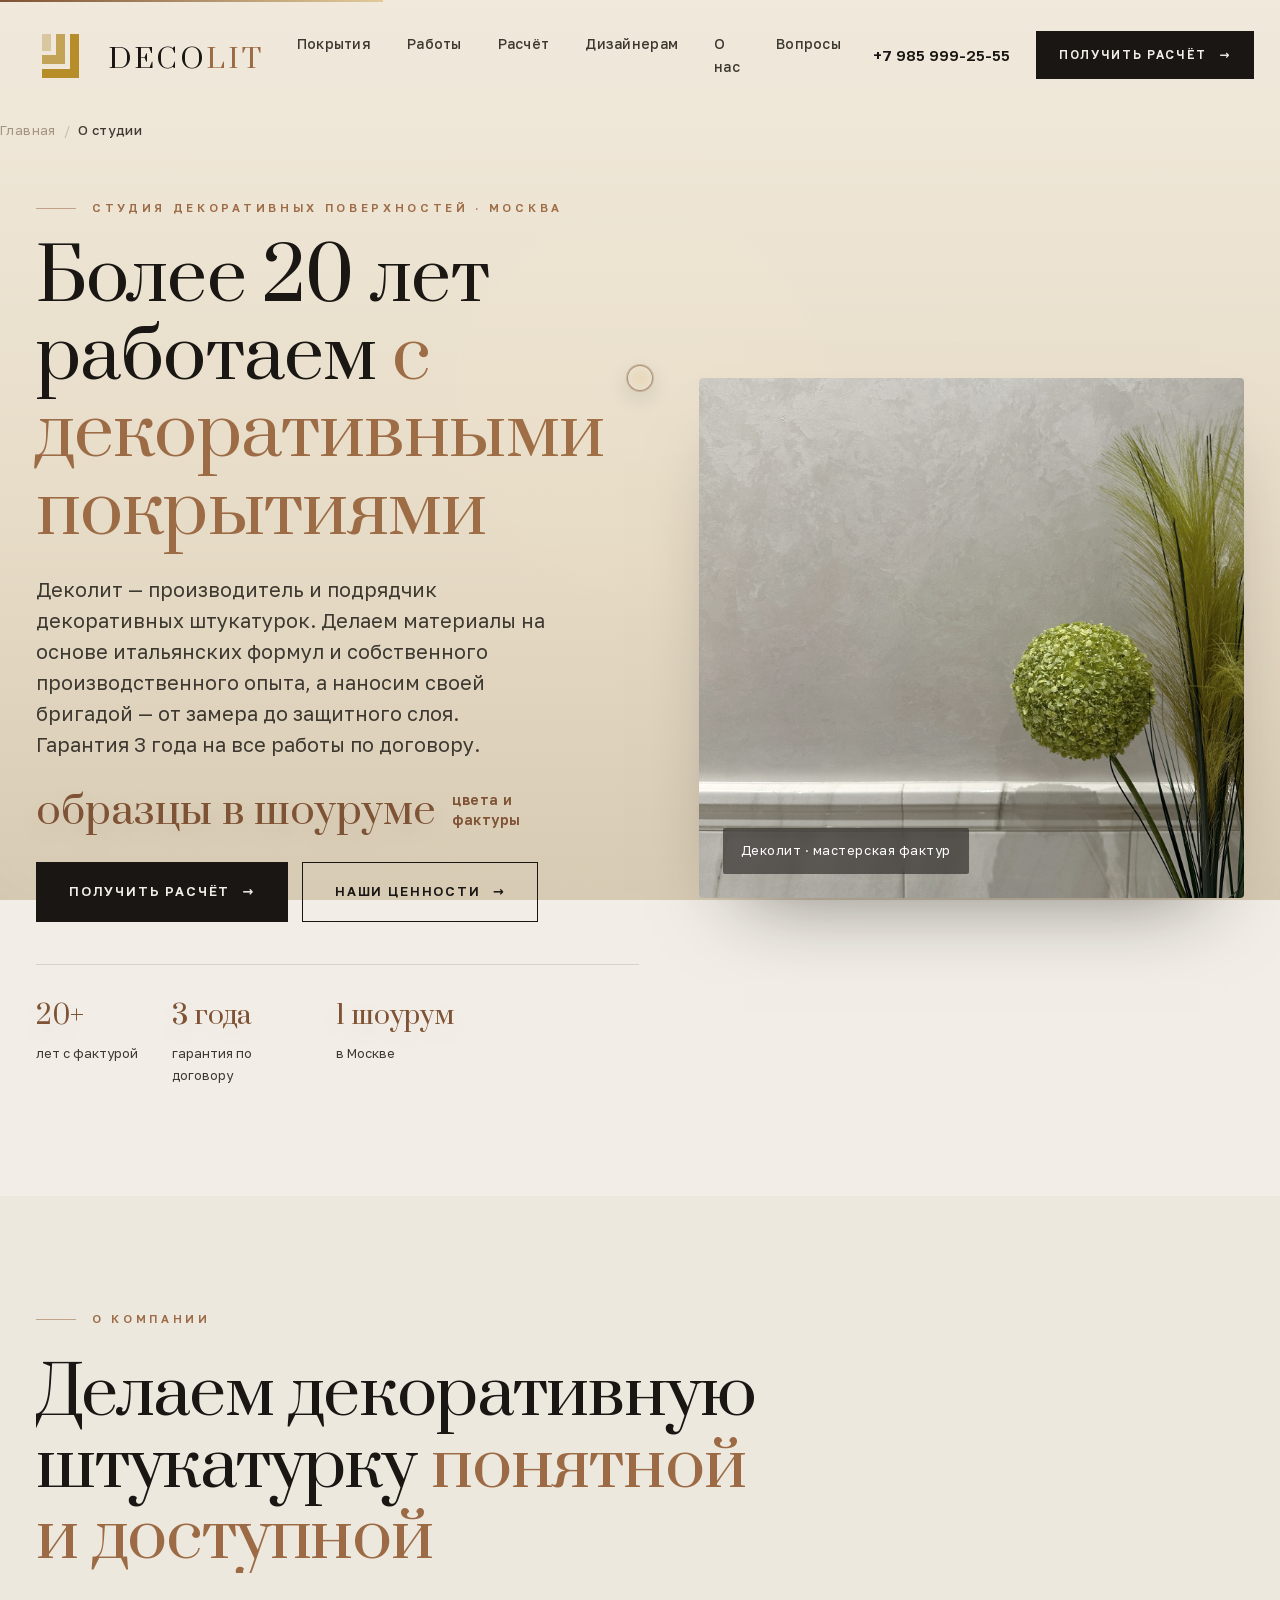
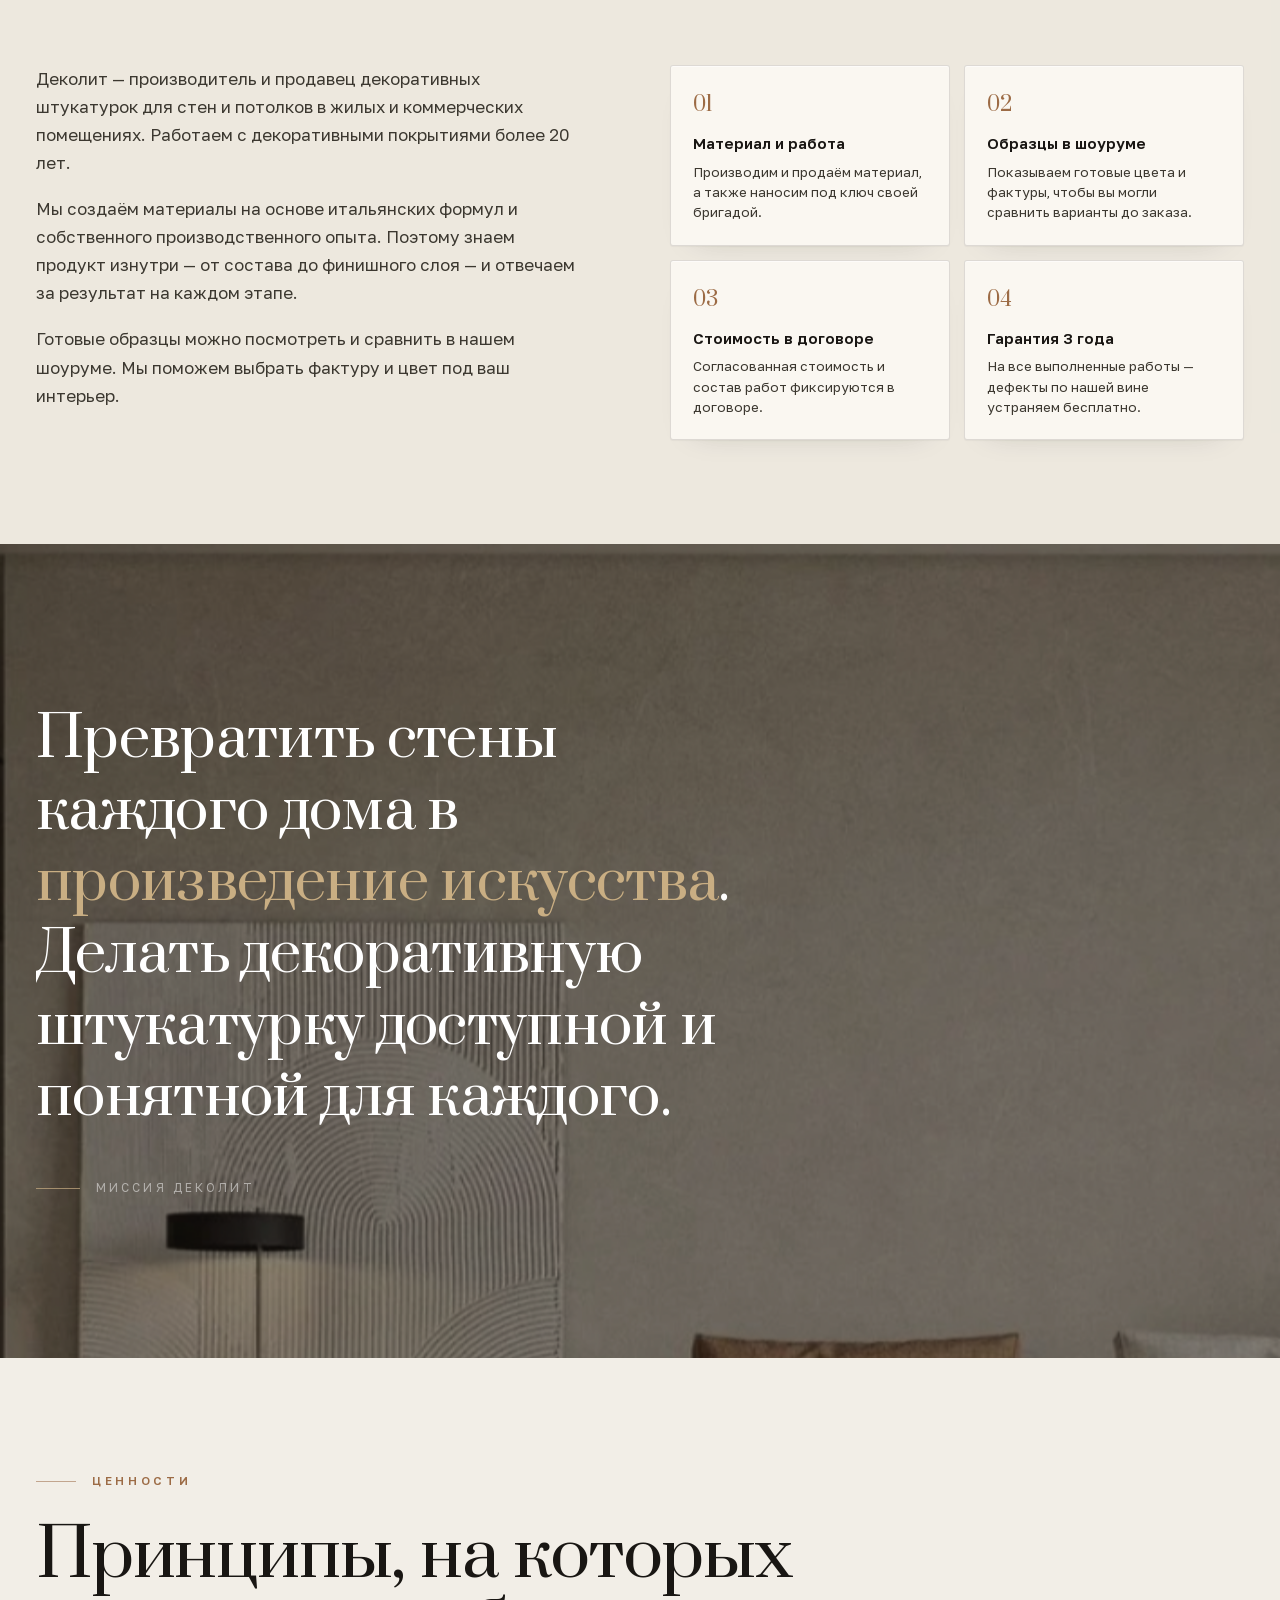
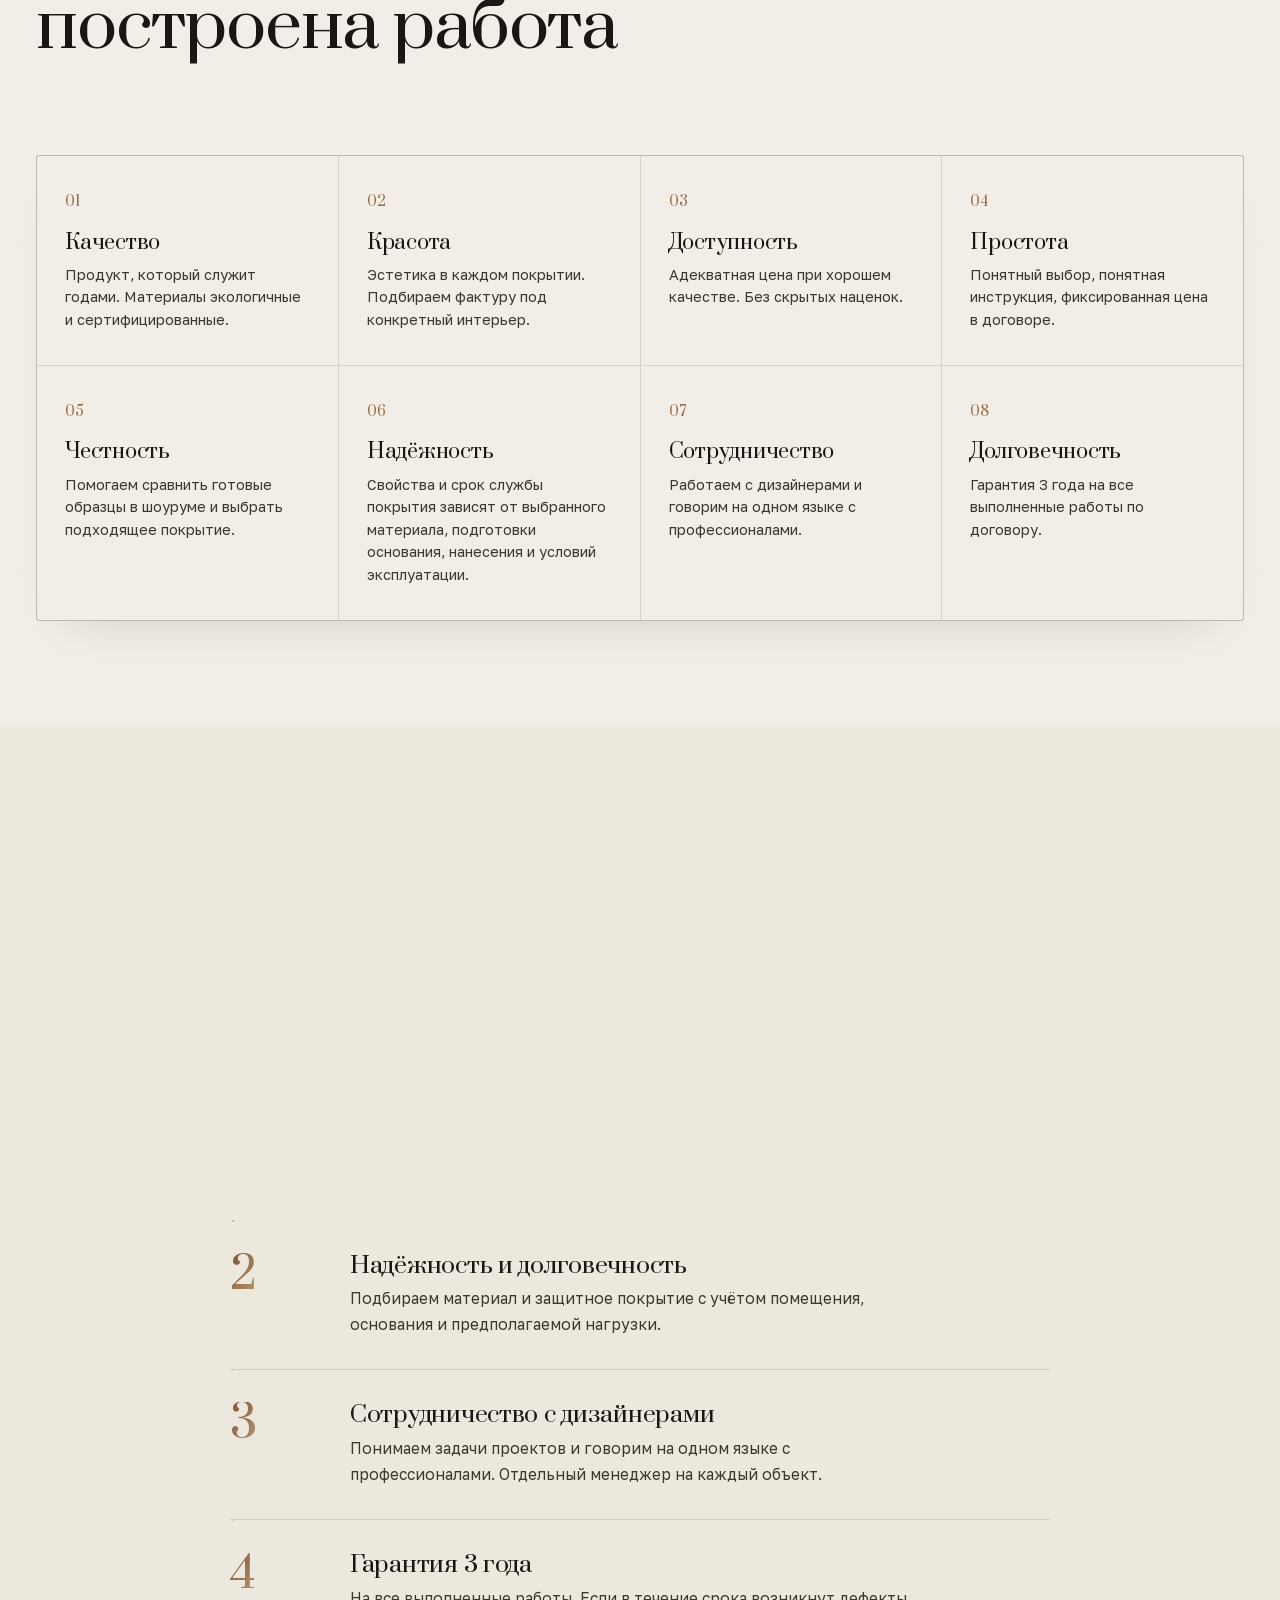
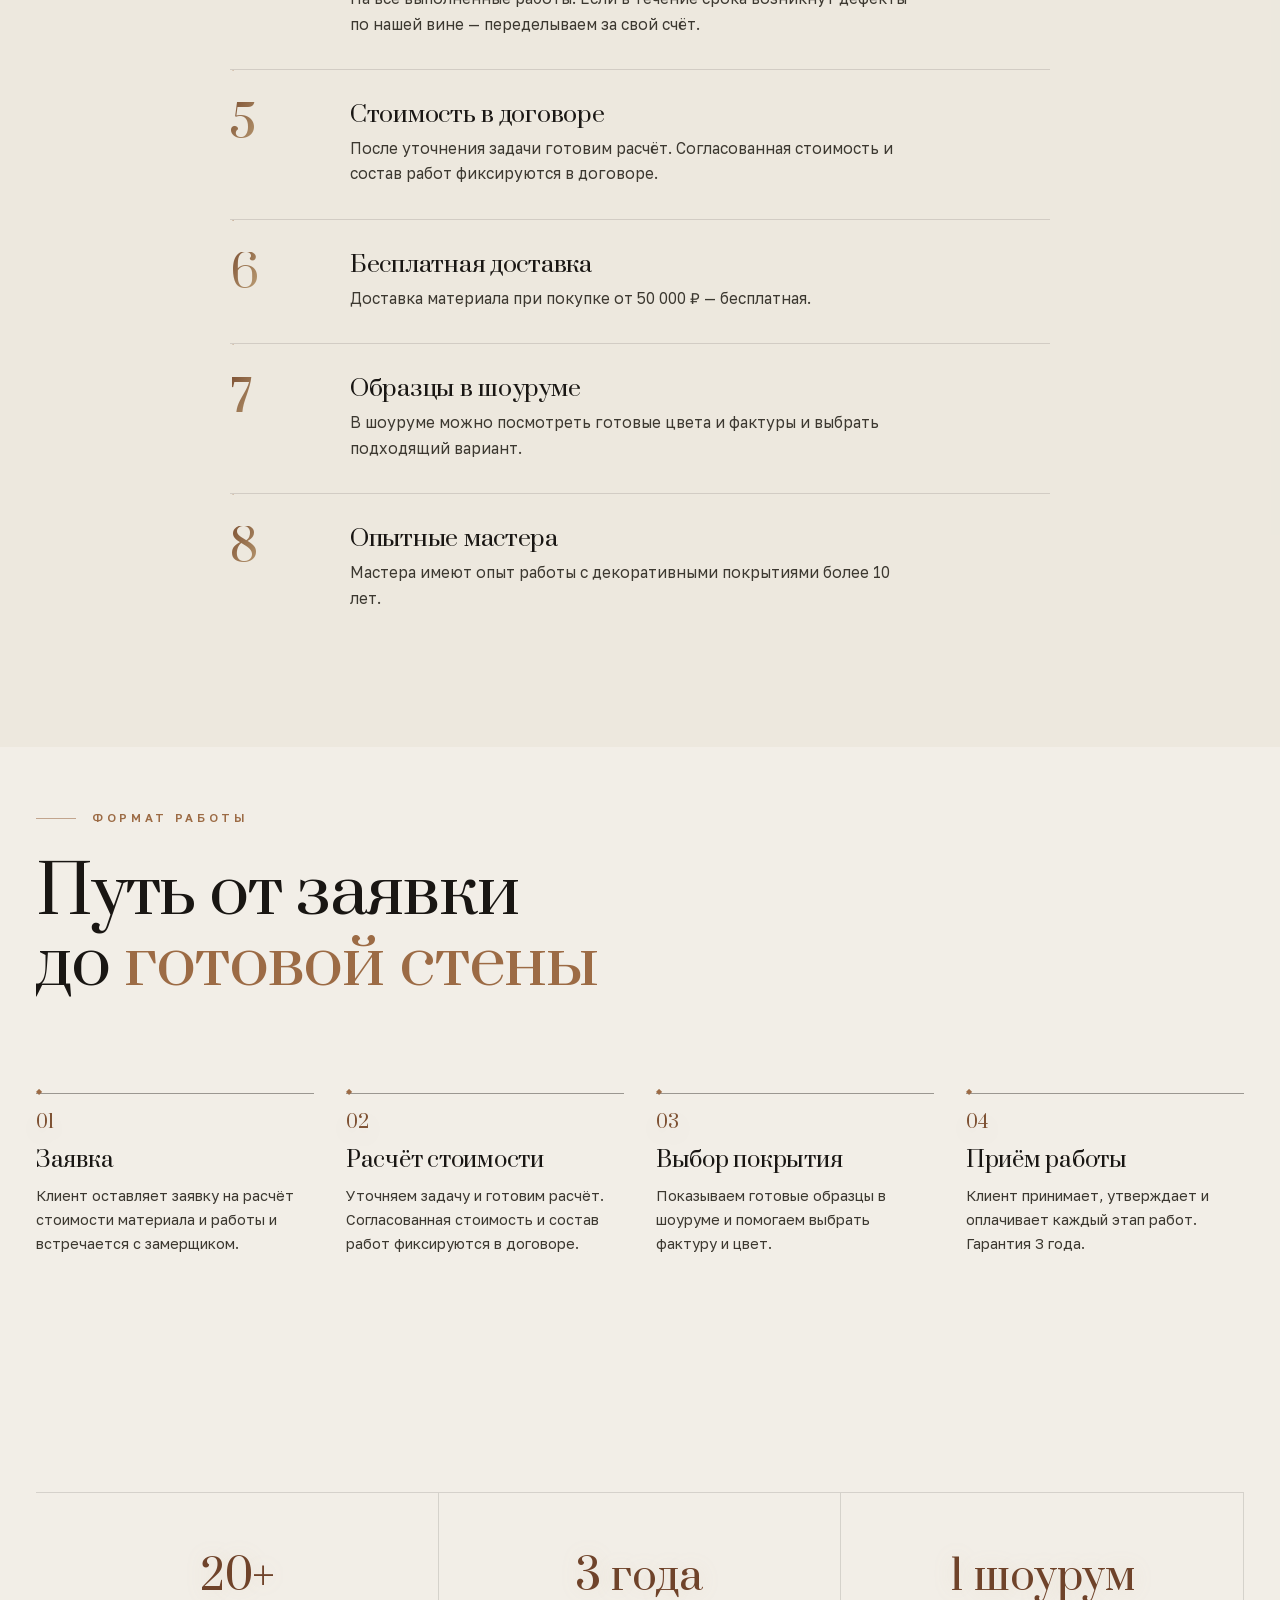
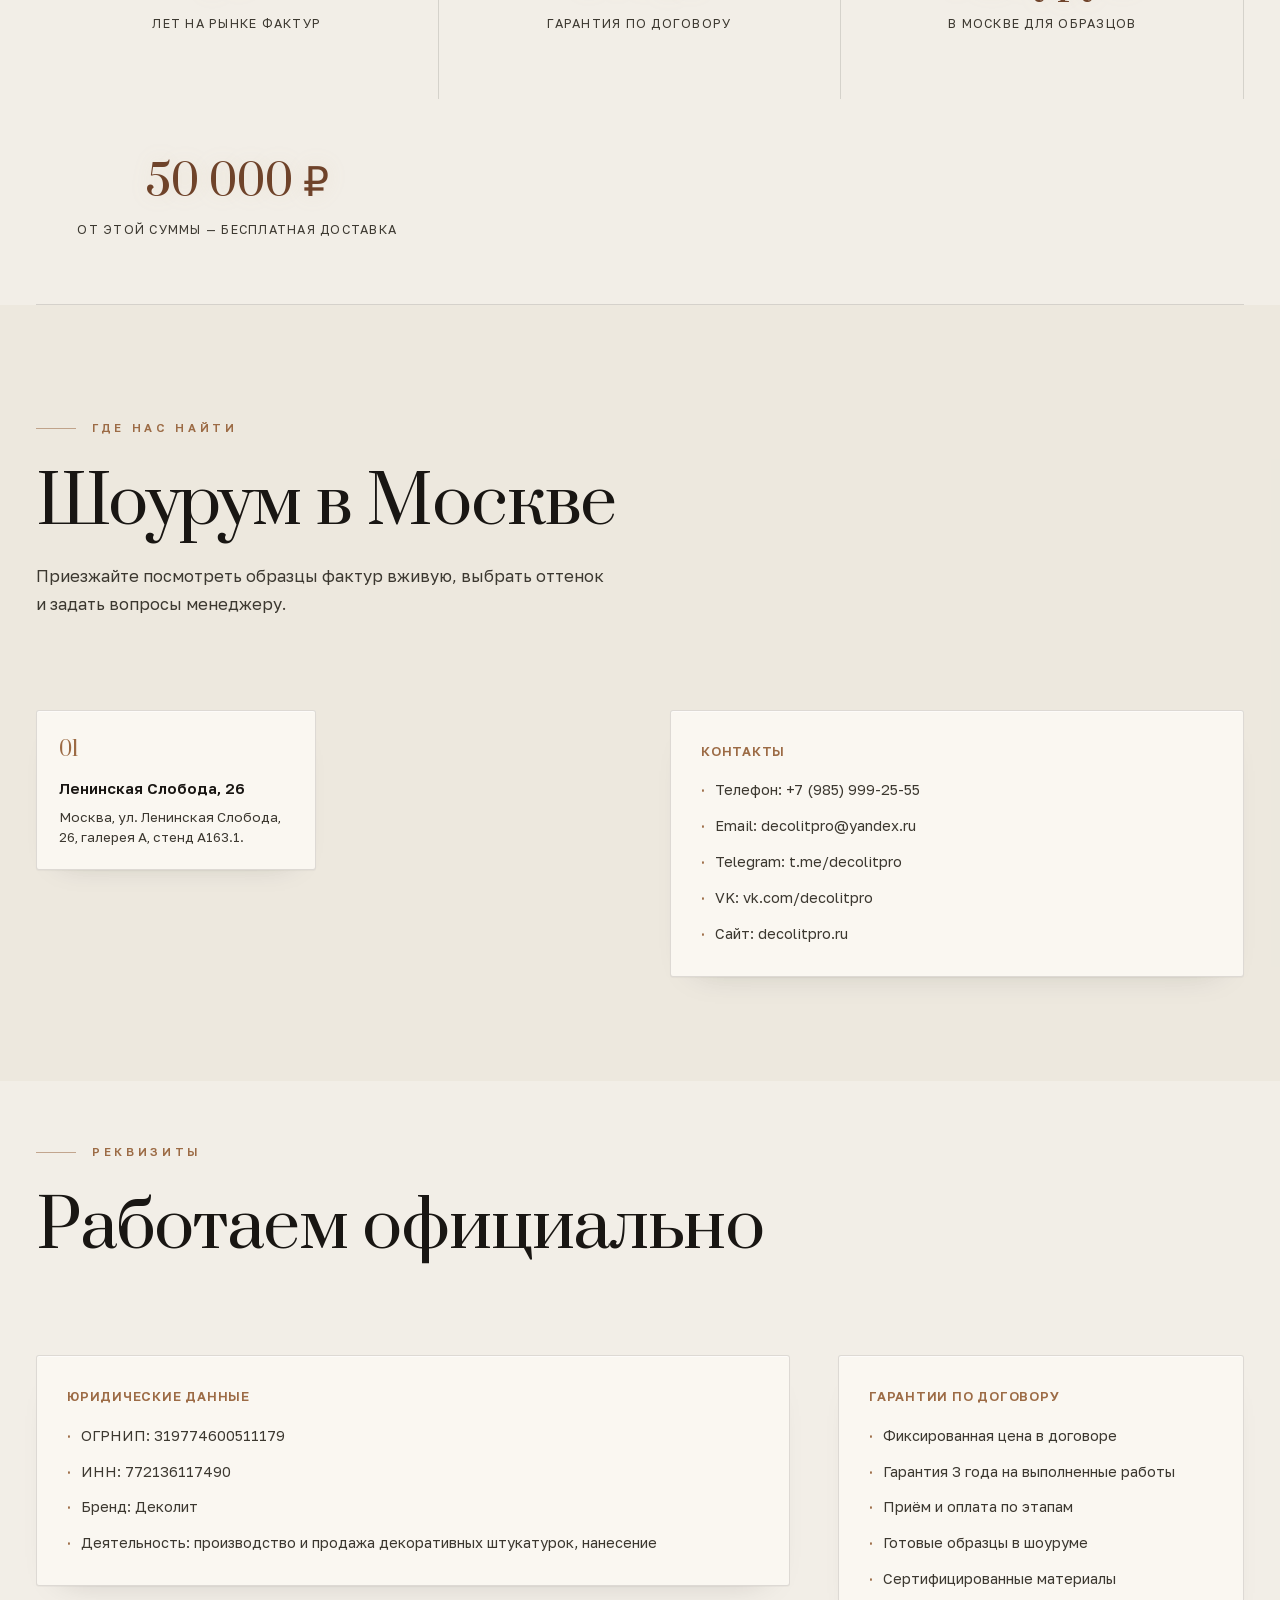
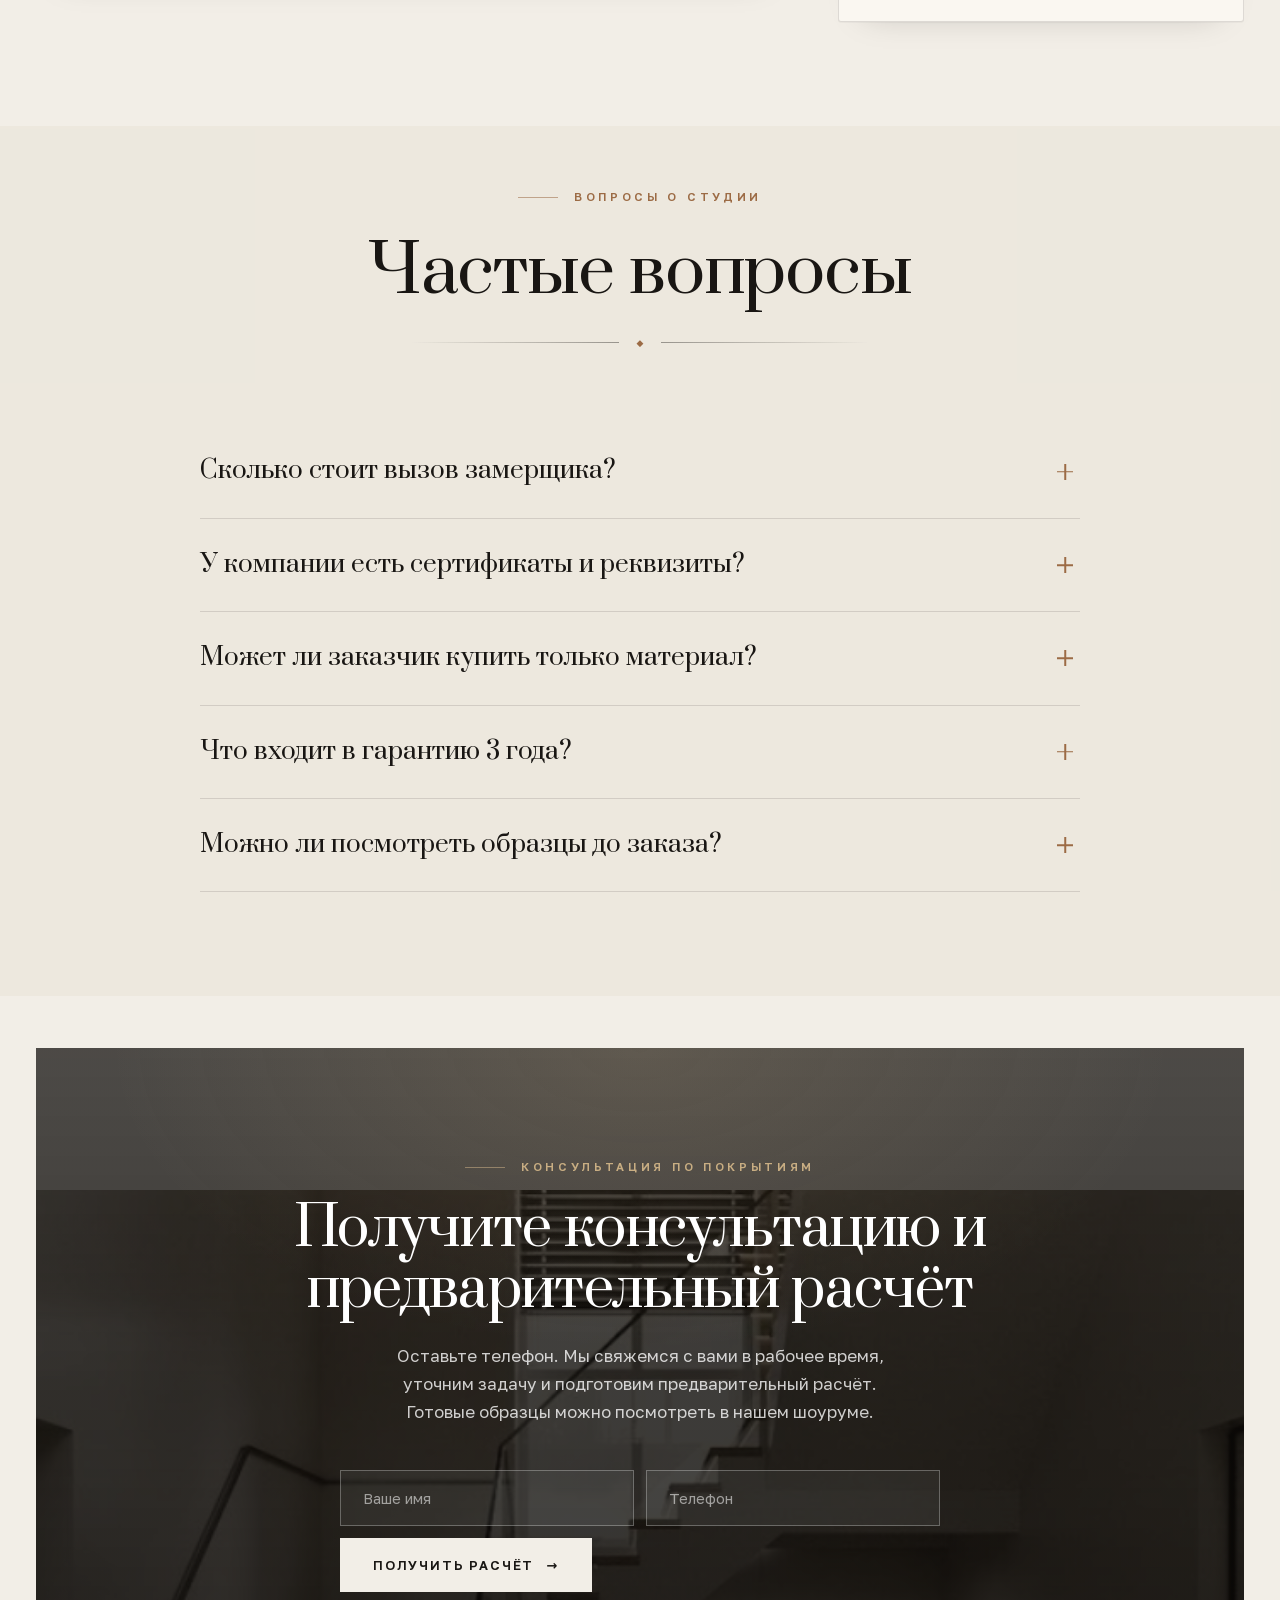
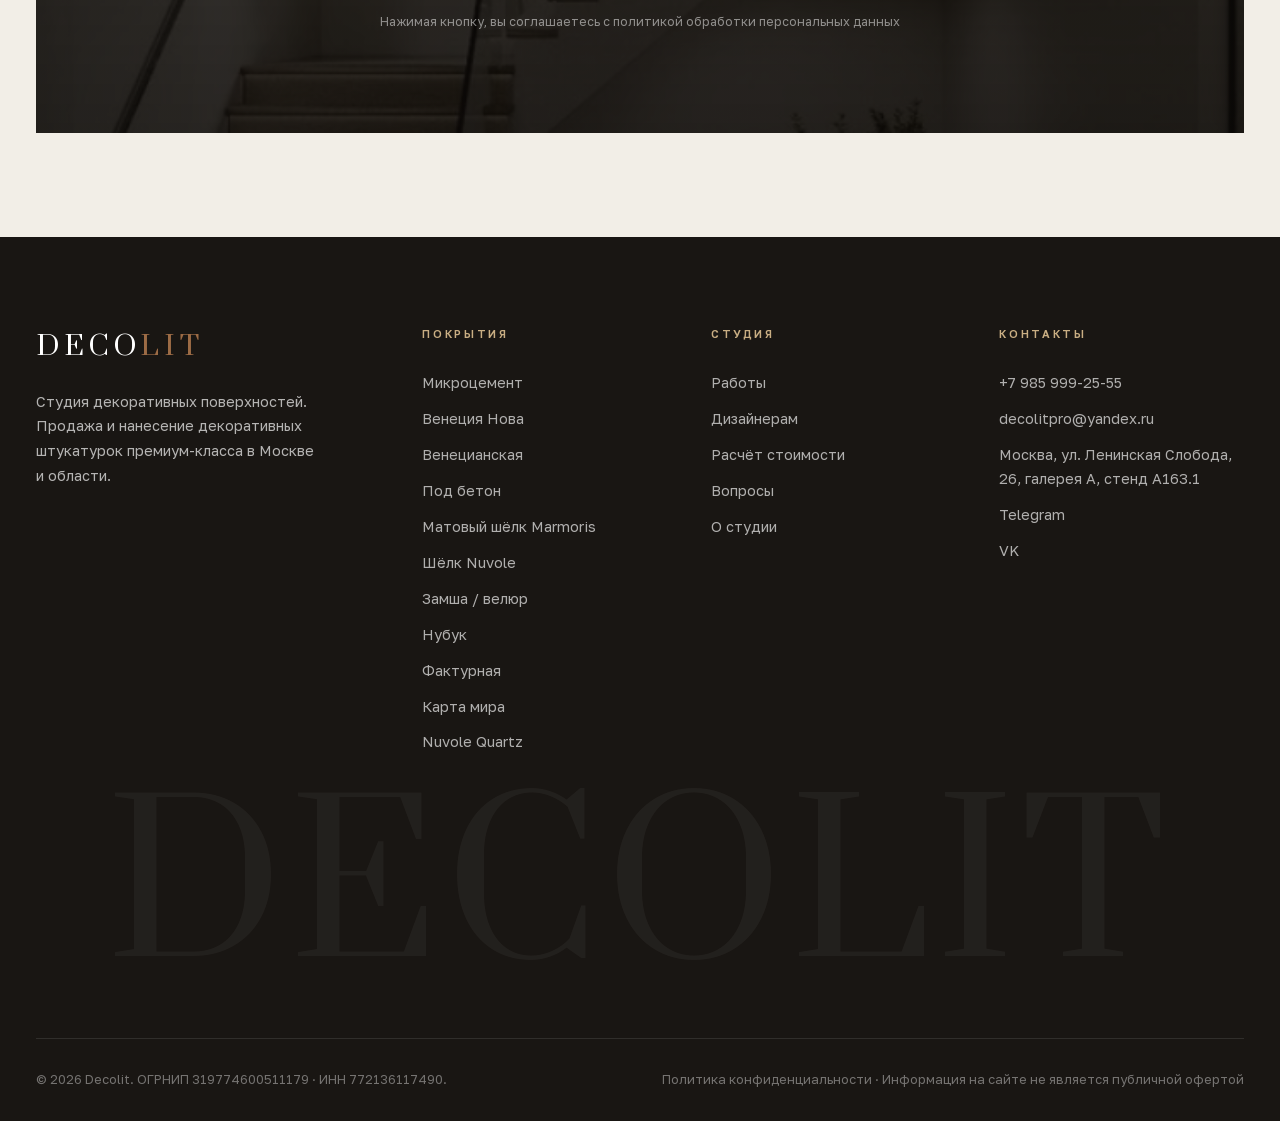
==== commit 0af0a4ff: "Исправить ссылку на Telegram-канал" ====
--- a/site/o-studii.html
+++ b/site/o-studii.html
@@ -211,7 +211,7 @@
         <ul>
           <li>Телефон: +7 (985) 999-25-55</li>
           <li>Email: decolitpro@yandex.ru</li>
-          <li>Telegram: t.me/decolit_ru</li>
+          <li>Telegram: t.me/decolitpro</li>
           <li>VK: vk.com/decolitpro</li>
           <li>Сайт: decolitpro.ru</li>
         </ul>
@@ -322,7 +322,7 @@
         <a href="tel:+79859992555">+7 985 999-25-55</a>
         <a href="mailto:decolitpro@yandex.ru">decolitpro@yandex.ru</a>
         <a href="https://yandex.ru/maps/?text=Москва%2C+ул.+Ленинская+Слобода%2C+26" target="_blank" rel="noopener">Москва, ул. Ленинская Слобода, 26, галерея А, стенд А163.1</a>
-        <a href="https://t.me/decolit_ru" target="_blank" rel="noopener">Telegram</a>
+        <a href="https://t.me/decolitpro" target="_blank" rel="noopener">Telegram</a>
         <a href="https://vk.com/decolitpro" target="_blank" rel="noopener">VK</a>
       </div>
     </div>
@@ -360,7 +360,7 @@
       ],
       "priceRange": "₽₽₽",
       "sameAs": [
-        "https://t.me/decolit_ru",
+        "https://t.me/decolitpro",
         "https://vk.com/decolitpro"
       ]
     },
